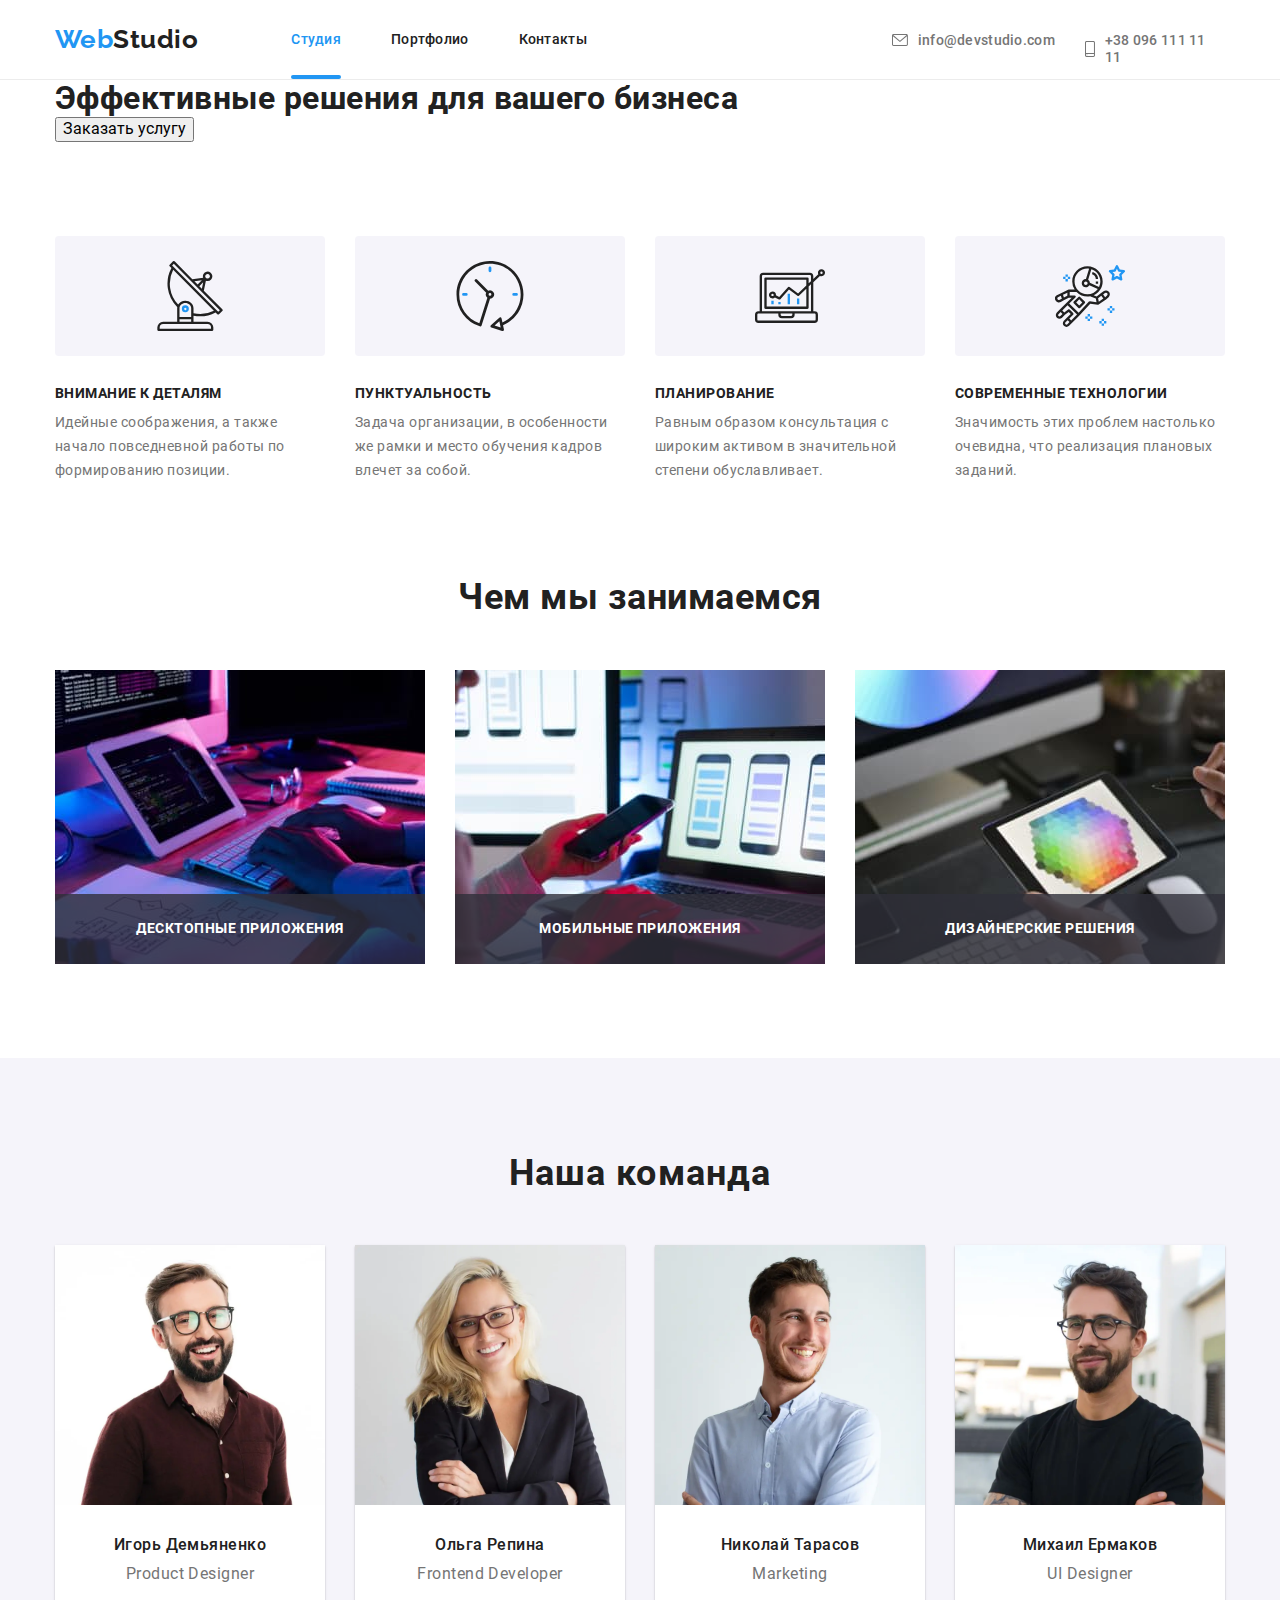
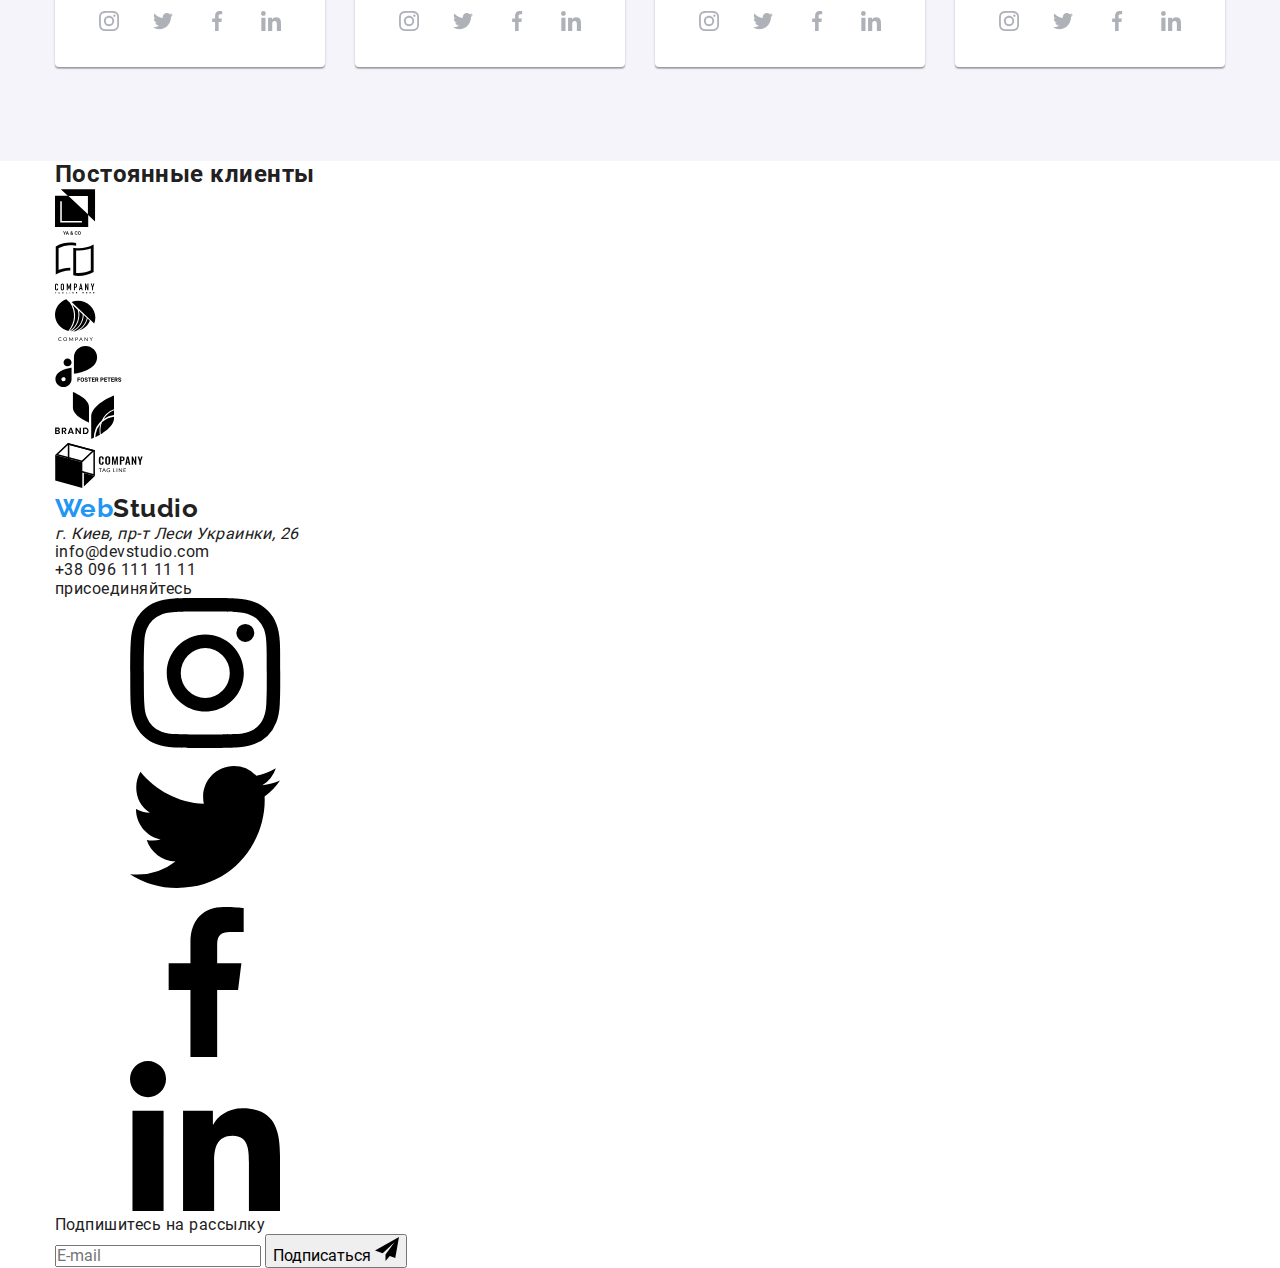
==== index.html @ c2e1ed79 "team section" ====
<!DOCTYPE html>
<html lang="ru">

<head>
    <meta charset="UTF-8">
    <meta name="viewport" content="width=device-width, initial-scale=1.0">
    <title>WebStudio</title>
    <link rel="stylesheet" href="https://cdnjs.cloudflare.com/ajax/libs/modern-normalize/1.0.0/modern-normalize.css">
    <link rel="stylesheet" href="./css/main.min.css" />
    <!-- <link rel="preconnect" href="https://fonts.gstatic.com">
    <link
        href="https://fonts.googleapis.com/css2?family=Raleway:wght@700&family=Roboto:wght@400;500;700;900&display=swap"
        rel="stylesheet"> -->
</head>

<body>
    <header class="header">
        <div class="container header__container">
            <nav class="navigation">
                <!--Ссылка на главную страницу сайта-->
                <a class="logo logo__header" href="./index.html">
                    <span class="logo__accent">Web</span>Studio
                </a>
                <button class="nav__button" type="button" aria-controls="site__nav" aria-expanded="false" data-menu-button>
                    <svg width="40" height="40" aria-label="Переключатель мобильного меню">
                        <use class="menu__mob" href="./images/svg/sprite.svg#icon-menu_mob"></use>
                        <use class="close__mob" href="./images/svg/sprite.svg#icon-close_mob"></use>
                    </svg>
                </button>
                <div class="site__nav" id="site__nav" data-menu>
                    <ul class="site-nav__list">
                        <li class="site-nav__item"><a class="site-nav__link site-nav__link--current"
                                href="./index.html">Студия</a></li>
                        <li class="site-nav__item"><a class="site-nav__link" href="./portfolio.html">Портфолио</a></li>
                        <li class="site-nav__item"><a class="site-nav__link" href="">Контакты</a></li>
                    </ul>
                    <ul class="contacts__mobile">
                        <li class="contacts-mobile__item">
                            <a class="contacts-mobile__link" href="tel:+380961111111">
                                +38 096 111 11 11</a>
                        </li>
                        <li class="contacts-mobile__item">
                            <a class="contacts-mobile__link" href="mailto:info@devstudio.com">
                                info@devstudio.com</a>
                        </li>
                                            </ul>
                    <ul class="contacts">
                        <li class="contacts__item">
                            <a class="contacts__link" href="mailto:info@devstudio.com">
                                <svg class="contacts__icon" width="16" height="12">
                                    <use href="./images/svg/sprite.svg#icon-envelope"></use>
                                </svg>
                                info@devstudio.com</a>
                        </li>
                        <li class="contacts__item">
                            <a class="contacts__link" href="tel:+380961111111">
                                <svg class="contacts__icon" width="10" height="16">
                                    <use href="./images/svg/sprite.svg#icon-smartphone"></use>
                                </svg>
                                +38 096 111 11 11</a>
                        </li>
                    </ul>
                    <ul class="mob-social__list">
                        <li class="mob-social__item">
                            <a class="mob-social__link" href="">Instagram</a>
                        </li>
                        <li class="mob-social__item">
                            <a class="mob-social__link" href="">Twitter</a>
                        </li>
                        <li class="mob-social__item">
                            <a class="mob-social__link" href="">Facebook</a>
                        </li>
                        <li class="mob-social__item">
                            <a class="mob-social__link" href="">LinkedIn</a>
                        </li>
                    </ul>
                </div>
            </nav>
        </div>
    </header>

    <main>
        <!--Hero-->

        <section class="hero">
            <div class="hero__overlay hero__picture">
                <div class="container">
                    <div class="hero__container">
                        <h1 class="hero__title">Эффективные решения для вашего бизнеса</h1>
                    </div>
                    <button class="hero__button" type="button" data-modal-open>Заказать услугу</button>
                </div>
            </div>
        </section>
        
        <!--Benefits-->
        <section class="benefit">
            <div class="container">
                <!--Заголовка "Преимущества" в макете нету-->
                <h2 class="benefit__title--hidden">Преимущества</h2>
                <ul class="benefit__list">
                    <li class="benefit__item antenna">
                        <h3 class="benefit__name">Внимание к деталям</h3>
                        <p class="benefit__essence">Идейные соображения, а также начало повседневной работы по
                            формированию позиции.</p>
                    </li>
                    <li class="benefit__item clock">
                        <h3 class="benefit__name">Пунктуальность</h3>
                        <p class="benefit__essence">Задача организации, в особенности же рамки и место обучения
                            кадров влечет за собой.</p>
                    </li>
                    <li class="benefit__item diagram">
                        <h3 class="benefit__name">Планирование</h3>
                        <p class="benefit__essence">Равным образом консультация с широким активом в значительной
                            степени обуславливает.</p>
                    </li>
                    <li class="benefit__item astronaut">
                        <h3 class="benefit__name">Современные технологии</h3>
                        <p class="benefit__essence">Значимость этих проблем настолько очевидна, что реализация
                            плановых заданий.</p>
                    </li>
                </ul>
            </div>
        </section>

        <!--Activity-->
        
        <section class="activity">
            <div class="container">
                <h2 class="activity__title">Чем мы занимаемся</h2>
                <ul class="activity__list">
                    <li class="activity__item">
                        <div class="activity__overlay">
                            <img
                            srcset="
                            ./images/jpg/activity__1.jpg 1x,
                            ./images/jpg/activity__1@2x.jpg 2x
                            "
                            src="./images/jpg/activity__1.jpg" 
                            alt="ПК" 
                            width="370">
                        </div> 
                        <div class="activity__label">
                            <p>Десктопные приложения</p>
                        </div>
                    </li>
                    <li class="activity__item">
                        <div class="activity__overlay">
                            <img
                            srcset="
                            ./images/jpg/activity__2.jpg 1x,
                            ./images/jpg/activity__2@2x.jpg 2x
                            "
                            src="./images/jpg/activity__2.jpg" alt="Ноутбук" width="370">
                        </div>
                        <div class="activity__label">
                            <p>Мобильные приложения</p>
                        </div>
                    </li>
                    <li class="activity__item">
                        <div class="activity__overlay">
                            <img 
                            srcset="
                            ./images/jpg/activity__3.jpg 1x,
                            ./images/jpg/activity__3@2x.jpg 2x
                            "
                            src="./images/jpg/activity__3.jpg" alt="Планшет" width="370">
                        </div>
                        <div class="activity__label">
                            <p>Дизайнерские решения</p>
                        </div>
                    </li>
                </ul>
            </div>
        </section>

        <!--Team-->

        <section class="team">
            <div class="container">
                <h2 class="team__title">Наша команда</h2>
                <ul class="team__list">
                    <li class="team__item">
                        <picture>
                            <source 
                            srcset="
                            ./images/team/optimisized-webp/team__1__mob.webp 1x,
                            ./images/team/optimisized-webp/team__1__mob@2x.webp 2x,
                            ./images/team/optimisized-webp/team__1__mob@3x.webp 3x,
                            ./images/team/optimisized-jpg/team__1__mob.jpg 1x,
                            ./images/team/optimisized-jpg/team__1__mob@2x.jpg 2x,
                            ./images/team/optimisized-jpg/team__1__mob@3x.jpg 3x
                            "
                            media="(max-width: 767px)"
                            type="image/webp"
                            >
                            <source srcset="
                            ./images/team/optimisized-webp/team__1__tab.webp 1x,
                            ./images/team/optimisized-webp/team__1__tab@2x.webp 2x,
                            ./images/team/optimisized-webp/team__1__tab@3x.webp 3x,
                            ./images/team/optimisized-jpg/team__1__tab.jpg 1x,
                            ./images/team/optimisized-jpg/team__1__tab@2x.jpg 2x,
                            ./images/team/optimisized-jpg/team__1__tab@3x.jpg 3x
                            "
                            media="(max-width: 1199px)" type="image/webp">
                            <source srcset="
                            ./images/team/optimisized-webp/team__1__desk.webp,
                            ./images/team/optimisized-jpg/team__1__desk.jpg,
                            "
                            media="(min-width: 1200px)" type="image/webp">
                            <img 
                            class="team__photo" 
                            src="
                            ./images/team/optimisized-jpg/team__1__tab.jpg"
                            alt="Фото наша команда 1" 
                            >
                        </picture>
                        <h3 class="team__name">Игорь Демьяненко</h3>
                        <p class="team__position" lang="en">Product Designer</p>
                        <ul class="team__social-list">
                            <li class="team__social-item">
                                <a class="team__social-link" href="">
                                    <svg class="team__social-icon">
                                        <use href="./images/svg/sprite.svg#icon-instagram"></use>
                                    </svg>
                                </a>
                            </li>
                            <li class="team__social-item">
                                <a class="team__social-link" href="">
                                    <svg class="team__social-icon">
                                        <use href="./images/svg/sprite.svg#icon-twitter"></use>
                                    </svg>
                                </a>
                            </li>
                            <li class="team__social-item">
                                <a class="team__social-link" href="">
                                    <svg class="team__social-icon">
                                        <use href="./images/svg/sprite.svg#icon-facebook"></use>
                                    </svg>
                                </a>
                            </li>
                            <li class="team__social-item">
                                <a class="team__social-link" href="">
                                    <svg class="team__social-icon">
                                        <use href="./images/svg/sprite.svg#icon-linkedin"></use>
                                    </svg>
                                </a>
                            </li>
                        </ul>
                    </li>
                    <li class="team__item">
                        <picture>
                            <source srcset="
                                                    ./images/team/optimisized-webp/team__2__mob.webp 1x,
                                                    ./images/team/optimisized-webp/team__2__mob@2x.webp 2x,
                                                    ./images/team/optimisized-webp/team__2__mob@3x.webp 3x,
                                                    ./images/team/optimisized-jpg/team__2__mob.jpg 1x,
                                                    ./images/team/optimisized-jpg/team__2__mob@2x.jpg 2x,
                                                    ./images/team/optimisized-jpg/team__2__mob@3x.jpg 3x
                                                    " media="(max-width: 767px)" type="image/webp">
                            <source srcset="
                                                    ./images/team/optimisized-webp/team__2__tab.webp 1x,
                                                    ./images/team/optimisized-webp/team__2__tab@2x.webp 2x,
                                                    ./images/team/optimisized-webp/team__2__tab@3x.webp 3x,
                                                    ./images/team/optimisized-jpg/team__2__tab.jpg 1x,
                                                    ./images/team/optimisized-jpg/team__2__tab@2x.jpg 2x,
                                                    ./images/team/optimisized-jpg/team__2__tab@3x.jpg 3x
                                                    " media="(max-width: 1199px)" type="image/webp">
                            <source srcset="
                                                    ./images/team/optimisized-webp/team__2__desk.webp,
                                                    ./images/team/optimisized-jpg/team__2__desk.jpg,
                                                    " media="(min-width: 1200px)" type="image/webp">
                            <img class="team__photo" src="
                                                    ./images/team/optimisized-jpg/team__2__tab.jpg" alt="Фото наша команда 2">
                        </picture>
                        <h3 class="team__name">Ольга Репина</h3>
                        <p class="team__position" lang="en">Frontend Developer</p>
                        <ul class="team__social-list">
                            <li class="team__social-item">
                                <a class="team__social-link" href="">
                                    <svg class="team__social-icon">
                                        <use href="./images/svg/sprite.svg#icon-instagram"></use>
                                    </svg>
                                </a>
                            </li>
                            <li class="team__social-item">
                                <a class="team__social-link" href="">
                                    <svg class="team__social-icon">
                                        <use href="./images/svg/sprite.svg#icon-twitter"></use>
                                    </svg>
                                </a>
                            </li>
                            <li class="team__social-item">
                                <a class="team__social-link" href="">
                                    <svg class="team__social-icon">
                                        <use href="./images/svg/sprite.svg#icon-facebook"></use>
                                    </svg>
                                </a>
                            </li>
                            <li class="team__social-item">
                                <a class="team__social-link" href="">
                                    <svg class="team__social-icon">
                                        <use href="./images/svg/sprite.svg#icon-linkedin"></use>
                                    </svg>
                                </a>
                            </li>
                        </ul>
                    </li>
                    <li class="team__item">
                        <picture>
                            <source srcset="
                                                    ./images/team/optimisized-webp/team__3__mob.webp 1x,
                                                    ./images/team/optimisized-webp/team__3__mob@2x.webp 2x,
                                                    ./images/team/optimisized-webp/team__3__mob@3x.webp 3x,
                                                    ./images/team/optimisized-jpg/team__3__mob.jpg 1x,
                                                    ./images/team/optimisized-jpg/team__3__mob@2x.jpg 2x,
                                                    ./images/team/optimisized-jpg/team__3__mob@3x.jpg 3x
                                                    " media="(max-width: 767px)" type="image/webp">
                            <source srcset="
                                                    ./images/team/optimisized-webp/team__3__tab.webp 1x,
                                                    ./images/team/optimisized-webp/team__3__tab@2x.webp 2x,
                                                    ./images/team/optimisized-webp/team__3__tab@3x.webp 3x,
                                                    ./images/team/optimisized-jpg/team__3__tab.jpg 1x,
                                                    ./images/team/optimisized-jpg/team__3__tab@2x.jpg 2x,
                                                    ./images/team/optimisized-jpg/team__3__tab@3x.jpg 3x
                                                    " media="(max-width: 1199px)" type="image/webp">
                            <source srcset="
                                                    ./images/team/optimisized-webp/team__3__desk.webp,
                                                    ./images/team/optimisized-jpg/team__3__desk.jpg,
                                                    " media="(min-width: 1200px)" type="image/webp">
                            <img class="team__photo" src="
                                                    ./images/team/optimisized-jpg/team__3__tab.jpg" alt="Фото наша команда 3">
                        </picture>
                        <h3 class="team__name">Николай Тарасов</h3>
                        <p class="team__position" lang="en">Marketing</p>
                        <ul class="team__social-list">
                            <li class="team__social-item">
                                <a class="team__social-link" href="">
                                    <svg class="team__social-icon">
                                        <use href="./images/svg/sprite.svg#icon-instagram"></use>
                                    </svg>
                                </a>
                            </li>
                            <li class="team__social-item">
                                <a class="team__social-link" href="">
                                    <svg class="team__social-icon">
                                        <use href="./images/svg/sprite.svg#icon-twitter"></use>
                                    </svg>
                                </a>
                            </li>
                            <li class="team__social-item">
                                <a class="team__social-link" href="">
                                    <svg class="team__social-icon">
                                        <use href="./images/svg/sprite.svg#icon-facebook"></use>
                                    </svg>
                                </a>
                            </li>
                            <li class="team__social-item">
                                <a class="team__social-link" href="">
                                    <svg class="team__social-icon">
                                        <use href="./images/svg/sprite.svg#icon-linkedin"></use>
                                    </svg>
                                </a>
                            </li>
                        </ul>
                    </li>
                    <li class="team__item">
                        <picture>
                            <source srcset="
                                                    ./images/team/optimisized-webp/team__4__mob.webp 1x,
                                                    ./images/team/optimisized-webp/team__4__mob@2x.webp 2x,
                                                    ./images/team/optimisized-webp/team__4__mob@3x.webp 3x,
                                                    ./images/team/optimisized-jpg/team__4__mob.jpg 1x,
                                                    ./images/team/optimisized-jpg/team__4__mob@2x.jpg 2x,
                                                    ./images/team/optimisized-jpg/team__4__mob@3x.jpg 3x
                                                    " media="(max-width: 767px)" type="image/webp">
                            <source srcset="
                                                    ./images/team/optimisized-webp/team__4__tab.webp 1x,
                                                    ./images/team/optimisized-webp/team__4__tab@2x.webp 2x,
                                                    ./images/team/optimisized-webp/team__4__tab@3x.webp 3x,
                                                    ./images/team/optimisized-jpg/team__4__tab.jpg 1x,
                                                    ./images/team/optimisized-jpg/team__4__tab@2x.jpg 2x,
                                                    ./images/team/optimisized-jpg/team__4__tab@3x.jpg 3x
                                                    " media="(max-width: 1199px)" type="image/webp">
                            <source srcset="
                                                    ./images/team/optimisized-webp/team__4__desk.webp,
                                                    ./images/team/optimisized-jpg/team__4__desk.jpg,
                                                    " media="(min-width: 1200px)" type="image/webp">
                            <img class="team__photo" src="
                                                    ./images/team/optimisized-jpg/team__4__tab.jpg" alt="Фото наша команда 4">
                        </picture>
                        <h3 class="team__name">Михаил Ермаков</h3>
                        <p class="team__position" lang="en">UI Designer</p>
                        <ul class="team__social-list">
                            <li class="team__social-item">
                                <a class="team__social-link" href="">
                                    <svg class="team__social-icon">
                                        <use href="./images/svg/sprite.svg#icon-instagram"></use>
                                    </svg>
                                </a>
                            </li>
                            <li class="team__social-item">
                                <a class="team__social-link" href="">
                                    <svg class="team__social-icon">
                                        <use href="./images/svg/sprite.svg#icon-twitter"></use>
                                    </svg>
                                </a>
                            </li>
                            <li class="team__social-item">
                                <a class="team__social-link" href="">
                                    <svg class="team__social-icon">
                                        <use href="./images/svg/sprite.svg#icon-facebook"></use>
                                    </svg>
                                </a>
                            </li>
                            <li class="team__social-item">
                                <a class="team__social-link" href="">
                                    <svg class="team__social-icon">
                                        <use href="./images/svg/sprite.svg#icon-linkedin"></use>
                                    </svg>
                                </a>
                            </li>
                        </ul>
                    </li>
                </ul>
            </div>
        </section>
        
        <!--Clients-->
        <section class="clients">
            <div class="container">
                <h2 class="clients__title">Постоянные клиенты</h2>
                <ul class="clients__list">
                    <li>
                        <a class="clients__link" href="">
                            <svg class="clients__icon" width="44.27" height="49.23">
                                <use href="./images/svg/sprite.svg#icon-logo-1"></use>
                            </svg>
                        </a>
                    </li>
                    <li>
                        <a class="clients__link" href="">
                            <svg class="clients__icon" width="40" height="52">
                                <use href="./images/svg/sprite.svg#icon-logo-2"></use>
                            </svg>
                        </a>
                    </li>
                    <li>
                        <a class="clients__link" href="">
                            <svg class="clients__icon" width="41" height="42.6">
                                <use href="./images/svg/sprite.svg#icon-logo-3"></use>
                            </svg>
                        </a>
                    </li>
                    <li>
                        <a class="clients__link" href="">
                            <svg class="clients__icon" width="79.66" height="42.02">
                                <use href="./images/svg/sprite.svg#icon-logo-4"></use>
                            </svg>
                        </a>
                    </li>
                    <li>
                        <a class="clients__link" href="">
                            <svg class="clients__icon" width="59" height="47">
                                <use href="./images/svg/sprite.svg#icon-logo-5"></use>
                            </svg>
                        </a>
                    </li>
                    <li>
                        <a class="clients__link" href="">
                            <svg class="clients__icon" width="88.48" height="45.44">
                                <use href="./images/svg/sprite.svg#icon-logo-6"></use>
                            </svg>
                        </a>
                    </li>
                </ul>
            </div>
        </section>

    </main>

    <footer class="footer">
        <div class="container footer__container">
            <div class="footer__contacts">
                <nav>
                    <!--Ссылка на главную страницу сайта-->
                    <a class="logo logo__footer" href="">
                        <span class="logo__accent">Web</span>Studio
                    </a>
                </nav>
                <ul class="footer__list">
                    <li class="footer__item">
                        <address class="address">г. Киев, пр-т Леси Украинки, 26</address>
                    </li>
                    <li class="footer__item"><a class="addressbox" href="mailto:info@devstudio.com">info@devstudio.com</a></li>
                    <li class="footer__item"><a class="addressbox" href="tel:+380961111111">+38 096 111 11 11</a></li>
                </ul>
            </div>
            <div class="join">
                <p class="join__title">присоединяйтесь</p>
                <ul class="join__list">
                    <li class="join__item">
                        <a class="join__link" href="">
                            <svg class="join__icon">
                                <use href="./images/svg/sprite.svg#icon-instagram"></use>
                            </svg>
                        </a>
                    </li>
                    <li class="join__item">
                        <a class="join__link" href="">
                            <svg class="join__icon">
                                <use href="./images/svg/sprite.svg#icon-twitter"></use>
                            </svg>
                        </a>
                    </li>
                    <li class="join__item">
                        <a class="join__link" href="">
                            <svg class="join__icon">
                                <use href="./images/svg/sprite.svg#icon-facebook"></use>
                            </svg>
                        </a>
                    </li>
                    <li class="join__item">
                        <a class="join__link" href="">
                            <svg class="join__icon">
                                <use href="./images/svg/sprite.svg#icon-linkedin"></use>
                            </svg>
                        </a>
                    </li>
                </ul>
            </div>
            <div class="subscribe">
                <form>
                    <label class="subscribe__label">Подпишитесь на рассылку</label>
                    <div class="subscribe__button-form">
                        <input class="subscribe__input" type="email" name="subscribe-email" placeholder="E-mail">
                        <button class="subscribe__button" type="submit">Подписаться
                            <svg class="subscribe__icon" width="24" height="24">
                                <use href="./images/svg/sprite.svg#icon-sending"></use>
                            </svg>
                        </button>
                    </div>
                </form>
            </div>
        </div>
    </footer>

<!-- Модальное окно -->
<div class="backdrop is-hidden" data-modal>
    <div class="modal">
        <button class="modal__close-button" data-modal-close>
            <svg height="11" width="11">
                <use href="./images/svg/sprite.svg#icon-vector"></use>
            </svg>
        </button>
        <div class="form">
            <h2 class="form__title">Оставьте свои данные, мы вам перезвоним</h2>
            <form class="form__modal">
                <label for="user-name" class="input__container">
                    <span class="input__label">Имя</span>
                    <input class="input__field" type="text" name="user-name">
                    <svg class="input__icon" width="12" height="12">
                        <use href="./images/svg/sprite.svg#icon-person"></use>
                    </svg>
                </label>
                <label for="phone-number" class="input__container">
                    <span class="input__label">Телефон</span>
                    <input class="input__field" type="tel" name="phone-number">
                    <svg class="input__icon" width="13" height="13">
                        <use href="./images/svg/sprite.svg#icon-phone"></use>
                    </svg>
                </label>
                <label for="email" class="input__container">
                    <span class="input__label">Почта</span>
                    <input class="input__field" type="email" name="email">
                    <svg class="input__icon" width="15" height="12">
                        <use href="./images/svg/sprite.svg#icon-modal-envelope"></use>
                    </svg>
                </label>
                <label for="comment" class="comment__container">
                    <span class="input__label">Комментарий</span>
                    <textarea class="input__field input__comment" name="comment" placeholder="Введите текст"></textarea>
                </label>
            </form>
            <div class="agreement">
                <input class="agreement__checkbox" type="checkbox" name="privacy-policy" value="agree" id="check">
                <label class="agreement__label" for="check">Соглашаюсь с рассылкой и принимаю
                    <a href="" class="agreement__link">Условия договора</a>
                </label>
            </div>
            <div class="button__container">
                <button class="agreement__button" type="submit">Отправить</button>
            </div>
            
        </div>
    </div>
</div>
<script src="./js/modal.js"></script>
<script src="./js/menu.js"></script>
</body>

</html>
---- css/main.min.css ----
/*! normalize.css v8.0.1 | MIT License | github.com/necolas/normalize.css */html{line-height:1.15;-webkit-text-size-adjust:100%}body{margin:0}main{display:block}h1{font-size:2em;margin:0.67em 0}hr{-webkit-box-sizing:content-box;box-sizing:content-box;height:0;overflow:visible}pre{font-family:monospace, monospace;font-size:1em}a{background-color:transparent}abbr[title]{border-bottom:none;text-decoration:underline;-webkit-text-decoration:underline dotted;text-decoration:underline dotted}b,strong{font-weight:bolder}code,kbd,samp{font-family:monospace, monospace;font-size:1em}small{font-size:80%}sub,sup{font-size:75%;line-height:0;position:relative;vertical-align:baseline}sub{bottom:-0.25em}sup{top:-0.5em}img{border-style:none}button,input,optgroup,select,textarea{font-family:inherit;font-size:100%;line-height:1.15;margin:0}button,input{overflow:visible}button,select{text-transform:none}[type='button'],[type='reset'],[type='submit'],button{-webkit-appearance:button}[type='button']::-moz-focus-inner,[type='reset']::-moz-focus-inner,[type='submit']::-moz-focus-inner,button::-moz-focus-inner{border-style:none;padding:0}[type='button']:-moz-focusring,[type='reset']:-moz-focusring,[type='submit']:-moz-focusring,button:-moz-focusring{outline:1px dotted ButtonText}fieldset{padding:0.35em 0.75em 0.625em}legend{-webkit-box-sizing:border-box;box-sizing:border-box;color:inherit;display:table;max-width:100%;padding:0;white-space:normal}progress{vertical-align:baseline}textarea{overflow:auto}[type='checkbox'],[type='radio']{-webkit-box-sizing:border-box;box-sizing:border-box;padding:0}[type='number']::-webkit-inner-spin-button,[type='number']::-webkit-outer-spin-button{height:auto}[type='search']{-webkit-appearance:textfield;outline-offset:-2px}[type='search']::-webkit-search-decoration{-webkit-appearance:none}::-webkit-file-upload-button{-webkit-appearance:button;font:inherit}details{display:block}summary{display:list-item}template{display:none}[hidden]{display:none}@font-face{font-family:'Roboto';font-style:normal;font-weight:400;src:url("../fonts/roboto-v20-latin_cyrillic-regular.eot");src:local(""),url("../fonts/roboto-v20-latin_cyrillic-regular.eot?#iefix") format("embedded-opentype"),url("../fonts/roboto-v20-latin_cyrillic-regular.woff2") format("woff2"),url("../fonts/roboto-v20-latin_cyrillic-regular.woff") format("woff"),url("../fonts/roboto-v20-latin_cyrillic-regular.ttf") format("truetype"),url("../fonts/roboto-v20-latin_cyrillic-regular.svg#Roboto") format("svg")}@font-face{font-family:'Roboto';font-style:normal;font-weight:500;src:url("../fonts/roboto-v20-latin_cyrillic-500.eot");src:local(""),url("../fonts/roboto-v20-latin_cyrillic-500.eot?#iefix") format("embedded-opentype"),url("../fonts/roboto-v20-latin_cyrillic-500.woff2") format("woff2"),url("../fonts/roboto-v20-latin_cyrillic-500.woff") format("woff"),url("../fonts/roboto-v20-latin_cyrillic-500.ttf") format("truetype"),url("../fonts/roboto-v20-latin_cyrillic-500.svg#Roboto") format("svg")}@font-face{font-family:'Roboto';font-style:normal;font-weight:700;src:url("../fonts/roboto-v20-latin_cyrillic-700.eot");src:local(""),url("../fonts/roboto-v20-latin_cyrillic-700.eot?#iefix") format("embedded-opentype"),url("../fonts/roboto-v20-latin_cyrillic-700.woff2") format("woff2"),url("../fonts/roboto-v20-latin_cyrillic-700.woff") format("woff"),url("../fonts/roboto-v20-latin_cyrillic-700.ttf") format("truetype"),url("../fonts/roboto-v20-latin_cyrillic-700.svg#Roboto") format("svg")}@font-face{font-family:'Roboto';font-style:normal;font-weight:900;src:url("../fonts/roboto-v20-latin_cyrillic-900.eot");src:local(""),url("../fonts/roboto-v20-latin_cyrillic-900.eot?#iefix") format("embedded-opentype"),url("../fonts/roboto-v20-latin_cyrillic-900.woff2") format("woff2"),url("../fonts/roboto-v20-latin_cyrillic-900.woff") format("woff"),url("../fonts/roboto-v20-latin_cyrillic-900.ttf") format("truetype"),url("../fonts/roboto-v20-latin_cyrillic-900.svg#Roboto") format("svg")}@font-face{font-family:'Raleway';font-style:normal;font-weight:700;src:url("../fonts/raleway-v18-latin-700.eot");src:local(""),url("../fonts/raleway-v18-latin-700.eot?#iefix") format("embedded-opentype"),url("../fonts/raleway-v18-latin-700.woff2") format("woff2"),url("../fonts/raleway-v18-latin-700.woff") format("woff"),url("../fonts/raleway-v18-latin-700.ttf") format("truetype"),url("../fonts/raleway-v18-latin-700.svg#Raleway") format("svg")}body{color:#212121;background-color:#fff;font-family:Roboto, sans-serif;font-style:normal;letter-spacing:0.03em}ul{list-style:none;margin:0;padding:0}a{color:#212121;text-decoration:none}h1,h2,h3,p{margin-top:0;margin-bottom:0}img{display:block;max-width:100%;height:auto}textarea{resize:none;padding:0}input{margin:0;padding:0}:active,:hover,:focus{outline-color:#2196f3;outline-offset:0}body.modal-open{overflow:hidden}.agreement__button{color:#fff;background-color:#2196f3;font-weight:700;font-size:16px;line-height:1.9;letter-spacing:0.06em;-webkit-box-shadow:0px 4px 4px rgba(0,0,0,0.15);box-shadow:0px 4px 4px rgba(0,0,0,0.15);border-style:none;border-radius:4px;outline-color:#fff;cursor:pointer}.container{padding-left:15px;padding-right:15px;margin-left:auto;margin-right:auto}@media screen and (min-width: 480px){.container{width:480px}}@media screen and (min-width: 768px){.container{width:768px}}@media screen and (min-width: 1200px){.container{width:1200px}}.logo{font-family:Raleway, sans-serif;font-weight:700;font-size:24px;line-height:1.2}@media screen and (min-width: 1200px){.logo{font-size:26px}}.logo__accent{color:#2196f3}.header{position:relative;background-color:#fff;border-bottom:1px solid #ececec}.navigation{display:-webkit-box;display:-ms-flexbox;display:flex;-webkit-box-align:center;-ms-flex-align:center;align-items:center}@media screen and (max-width: 767px){.navigation{-webkit-box-pack:justify;-ms-flex-pack:justify;justify-content:space-between;min-height:60px}}.nav__button{position:absolute;top:10px;right:15px;z-index:1;display:-webkit-inline-box;display:-ms-inline-flexbox;display:inline-flex;margin:0;padding:0;border:none;background-color:transparent;-webkit-transition-property:fill;transition-property:fill;-webkit-transition-duration:250ms;transition-duration:250ms;-webkit-transition-timing-function:cubic-bezier(0.4, 0, 0.2, 1);transition-timing-function:cubic-bezier(0.4, 0, 0.2, 1)}.nav__button .close__mob{display:none}.nav__button.is-open .close__mob{display:block}.nav__button.is-open .menu__mob{display:none}.nav__button:hover,.nav__button:focus{fill:#2196f3;outline:none}@media screen and (min-width: 768px){.nav__button{display:none}}.site__nav{display:-webkit-box;display:-ms-flexbox;display:flex}@media screen and (max-width: 767px){.site__nav{display:none;position:absolute;top:0;left:0;width:100%;height:auto;background-color:#fff;padding:48px 40px;-webkit-box-shadow:0px 4px 4px rgba(0,0,0,0.15);box-shadow:0px 4px 4px rgba(0,0,0,0.15)}.site__nav.is-open{display:block}}@media screen and (max-width: 767px){.site-nav__list{margin-bottom:calc(151px + (302 - 151) * ((100vw - 300px) / (480 - 300)))}}@media screen and (min-width: 768px){.site-nav__list{display:-webkit-box;display:-ms-flexbox;display:flex;margin-left:88px;margin-right:84px}}@media screen and (min-width: 1200px){.site-nav__list{margin-left:93px;margin-right:305px}}.site-nav__item{position:relative}@media screen and (max-width: 767px){.site-nav__item:not(:last-child){margin-bottom:calc(16px + (32 - 16) * ((100vw - 300px) / (480 - 300)))}}@media screen and (min-width: 768px){.site-nav__item:not(:last-child){margin-right:50px}}.site-nav__link{display:block;padding-bottom:32px;padding-top:32px;font-weight:500;font-size:14px;line-height:1.1;letter-spacing:0.02em;-webkit-transition-property:color;transition-property:color;-webkit-transition-duration:250ms;transition-duration:250ms;-webkit-transition-timing-function:cubic-bezier(0.4, 0, 0.2, 1);transition-timing-function:cubic-bezier(0.4, 0, 0.2, 1)}@media screen and (max-width: 767px){.site-nav__link{padding-top:16px;padding-bottom:16px;font-size:calc(20px + (40 - 20) * ((100vw - 300px) / (480 - 300)))}}.site-nav__link:hover,.site-nav__link:focus{color:#2196f3;outline:none}.site-nav__link--current{color:#2196f3}@media screen and (min-width: 768px){.site-nav__link--current::after{position:absolute;content:'';display:block;width:100%;height:4px;border-radius:2px;background-color:#2196f3;margin-top:28px}}@media screen and (min-width: 768px){.contacts__mobile{display:none}}.contacts-mobile__item:not(:last-child){margin-bottom:calc(16px + (32 - 16) * ((100vw - 300px) / (480 - 300)))}.contacts-mobile__item:last-child{margin-bottom:64px}.contacts-mobile__link{font-weight:500;font-size:calc(12px + (24 - 12) * ((100vw - 300px) / (480 - 300)));line-height:1.2;letter-spacing:0.02em;color:#757575;-webkit-transition-property:color font-size;transition-property:color font-size;-webkit-transition-duration:250ms;transition-duration:250ms;-webkit-transition-timing-function:cubic-bezier(0.4, 0, 0.2, 1);transition-timing-function:cubic-bezier(0.4, 0, 0.2, 1)}.contacts-mobile__link:hover,.contacts-mobile__link:focus{color:#2196f3;font-size:calc(17px + (34 - 17) * ((100vw - 300px) / (480 - 300)));outline:none}@media screen and (max-width: 767px){.contacts{display:none}}@media screen and (min-width: 768px){.contacts{margin-top:21px}}@media screen and (min-width: 1200px){.contacts{display:-webkit-box;display:-ms-flexbox;display:flex;margin-top:32px}}.contacts__item:not(:last-child){margin-right:30px}@media screen and (max-width: 1199px){.contacts__item:not(:last-child){margin-bottom:10px}}.contacts__icon{margin-right:10px;fill:currentColor}.contacts__link{display:-webkit-box;display:-ms-flexbox;display:flex;-webkit-box-align:center;-ms-flex-align:center;align-items:center;font-weight:500;font-size:12px;line-height:1.2;letter-spacing:0.02em;color:#757575;-webkit-transition-property:color;transition-property:color;-webkit-transition-duration:250ms;transition-duration:250ms;-webkit-transition-timing-function:cubic-bezier(0.4, 0, 0.2, 1);transition-timing-function:cubic-bezier(0.4, 0, 0.2, 1)}@media screen and (min-width: 1200px){.contacts__link{font-size:14px}}.contacts__link:hover,.contacts__link:focus{color:#2196f3;outline:none}.mob-social__list{display:-webkit-box;display:-ms-flexbox;display:flex}@media screen and (min-width: 768px){.mob-social__list{display:none}}.mob-social__item:not(:last-child){padding-right:10px;margin-right:10px;border-right:1px solid rgba(33,33,33,0.2)}.mob-social__link{font-weight:500;font-size:calc(9px + (18 - 9) * ((100vw - 300px) / (480 - 300)));line-height:1.2;letter-spacing:0.02em;color:#757575;-webkit-transition-property:color;transition-property:color;-webkit-transition-duration:250ms;transition-duration:250ms;-webkit-transition-timing-function:cubic-bezier(0.4, 0, 0.2, 1);transition-timing-function:cubic-bezier(0.4, 0, 0.2, 1)}.mob-social__link:hover,.mob-social__link:focus{color:#2196f3;outline:none}.benefit{padding-top:60px;padding-bottom:60px;background-color:#fff}@media screen and (min-width: 1200px){.benefit{padding-top:94px;padding-bottom:94px}}.benefit__title--hidden{position:absolute;clip:rect(0 0 0 0);width:1px;height:1px;margin:-1px}@media screen and (min-width: 768px){.benefit__list{display:-webkit-box;display:-ms-flexbox;display:flex;-ms-flex-wrap:wrap;flex-wrap:wrap}}@media screen and (max-width: 767px){.benefit__item:not(:last-child){margin-bottom:30px}}@media screen and (min-width: 768px) and (max-width: 1199px){.benefit__item{-ms-flex-preferred-size:calc((100% - 30px) / 2);flex-basis:calc((100% - 30px) / 2)}.benefit__item:nth-child(2n+1){margin-right:30px}.benefit__item:nth-child(-n+2){margin-bottom:30px}}@media screen and (min-width: 1200px){.benefit__item{-ms-flex-preferred-size:calc((100% - 90px) / 4);flex-basis:calc((100% - 90px) / 4)}.benefit__item:not(:last-child){margin-right:30px}}.benefit__item::before{display:block;content:'';height:120px;background-color:#f5f4fa;background-position:50% 50%;background-repeat:no-repeat;border-radius:4px;margin-bottom:30px}.antenna::before{background-image:url(../images/svg/antenna.svg);background-size:70px}.clock::before{background-image:url(../images/svg/clock.svg);background-size:70px}.diagram::before{background-image:url(../images/svg/diagram.svg);background-size:70px}.astronaut::before{background-image:url(../images/svg/astronaut.svg);background-size:70px}.benefit__name{font-weight:700;font-size:14px;line-height:1.1;text-transform:uppercase;margin-bottom:10px}@media screen and (max-width: 767px){.benefit__name{text-align:center}}.benefit__essence{color:#757575;font-size:14px;line-height:1.7}.activity{padding-bottom:94px}@media not screen and (min-width: 1200px){.activity{display:none}}.activity__title{font-weight:700;font-size:36px;line-height:1.2;text-align:center;margin-top:0;margin-bottom:50px}.activity__list{display:-webkit-box;display:-ms-flexbox;display:flex}.activity__item{position:relative;width:calc((100%-60px) / 3);margin-right:30px}.activity__item:nth-child(3n){margin-right:0}.activity__label{position:absolute;bottom:27px;left:0;width:100%;font-weight:700;font-size:14px;line-height:1.1;text-align:center;text-transform:uppercase;color:#fff}.activity__overlay::before{position:absolute;content:'';bottom:0;left:0;width:100%;height:70px;background-color:rgba(47,48,58,0.8)}.team{padding-top:60px;padding-bottom:60px;background-color:#f5f4fa}@media screen and (min-width: 1200px){.team{padding-top:94px;padding-bottom:94px}}.team__title{font-weight:700;font-size:28px;line-height:1.2;text-align:center;letter-spacing:0.03em;color:#212121;margin-bottom:30px}@media screen and (min-width: 1200px){.team__title{font-size:36px;margin-bottom:50px}}@media screen and (min-width: 768px){.team__list{display:-webkit-box;display:-ms-flexbox;display:flex;-ms-flex-wrap:wrap;flex-wrap:wrap}}.team__item{-webkit-box-shadow:0px 1px 3px rgba(0,0,0,0.12),0px 1px 1px rgba(0,0,0,0.14),0px 2px 1px rgba(0,0,0,0.2);box-shadow:0px 1px 3px rgba(0,0,0,0.12),0px 1px 1px rgba(0,0,0,0.14),0px 2px 1px rgba(0,0,0,0.2);border-radius:0px 0px 4px 4px;background-color:#fff}@media screen and (max-width: 767px){.team__item:not(:last-child){margin-bottom:30px}}@media screen and (min-width: 768px) and (max-width: 1199px){.team__item{-ms-flex-preferred-size:calc((100% - 30px) / 2);flex-basis:calc((100% - 30px) / 2)}.team__item:nth-child(2n+1){margin-right:30px}.team__item:nth-child(-n+2){margin-bottom:30px}}@media screen and (min-width: 1200px){.team__item{-ms-flex-preferred-size:calc((100% - 90px) / 4);flex-basis:calc((100% - 90px) / 4)}.team__item:not(:last-child){margin-right:30px}}.team__photo{width:450px;margin-bottom:30px}@media screen and (min-width: 768px){.team__photo{width:354px}}@media screen and (min-width: 1200px){.team__photo{width:270px}}.team__name{font-weight:500;font-size:16px;line-height:1.2;margin-bottom:10px;text-align:center}.team__position{color:#757575;font-size:16px;line-height:1.2;text-align:center;margin-bottom:16px}.team__social-list{display:-webkit-box;display:-ms-flexbox;display:flex;padding-bottom:24px;-webkit-box-align:center;-ms-flex-align:center;align-items:center;-webkit-box-pack:center;-ms-flex-pack:center;justify-content:center}.team__social-item:not(:last-child){margin-right:10px}.team__social-link{display:-webkit-inline-box;display:-ms-inline-flexbox;display:inline-flex;-webkit-box-align:center;-ms-flex-align:center;align-items:center;-webkit-box-pack:center;-ms-flex-pack:center;justify-content:center;width:44px;height:44px;border:none;border-radius:50%;fill:#afb1b8;-webkit-transition-property:color background-color;transition-property:color background-color;-webkit-transition-duration:250ms;transition-duration:250ms;-webkit-transition-timing-function:cubic-bezier(0.4, 0, 0.2, 1);transition-timing-function:cubic-bezier(0.4, 0, 0.2, 1)}.team__social-link:not(:last-child){margin-right:10px}.team__social-icon{width:20px;height:20px}.team__social-link:hover,.team__social-link:focus{background-color:#2196f3;fill:#fff;outline:none}.backdrop{z-index:2;position:fixed;top:0;left:0;width:100%;height:100%;padding-top:94px;padding-left:15px;padding-right:15px;overflow-y:scroll;background-color:rgba(0,0,0,0.2);opacity:1;-webkit-transition-property:opacity;transition-property:opacity;-webkit-transition-duration:250ms;transition-duration:250ms;-webkit-transition-timing-function:cubic-bezier(0.4, 0, 0.2, 1);transition-timing-function:cubic-bezier(0.4, 0, 0.2, 1)}.backdrop.is-hidden{opacity:0;pointer-events:none}.backdrop.is-hidden .modal{-webkit-transform:scale(0);transform:scale(0)}.modal{max-width:450px;width:100%;background-color:#fff;-webkit-box-shadow:0px 1px 3px rgba(0,0,0,0.12),0px 1px 1px rgba(0,0,0,0.14),0px 2px 1px rgba(0,0,0,0.2);box-shadow:0px 1px 3px rgba(0,0,0,0.12),0px 1px 1px rgba(0,0,0,0.14),0px 2px 1px rgba(0,0,0,0.2);border-radius:4px;opacity:1;-webkit-transition-property:opacity;transition-property:opacity;-webkit-transition-duration:250ms;transition-duration:250ms;-webkit-transition-timing-function:cubic-bezier(0.4, 0, 0.2, 1);transition-timing-function:cubic-bezier(0.4, 0, 0.2, 1)}@media screen and (min-width: 480px){.modal{position:absolute;right:0;left:0;margin:auto;max-width:450px;width:100%}}@media screen and (min-width: 1200px){.modal{max-width:528px;width:100%}}.modal__close-button{position:absolute;top:101px;right:23px;width:30px;height:30px;border-radius:50%;border:1px solid rgba(0,0,0,0.1);background:#fff;cursor:pointer}.modal__close-button:hover,.modal__close-button:focus{fill:#2196f3;outline:none}@media screen and (min-width: 480px){.modal__close-button{top:8px;right:8px}}.form{padding:40px}.form__title{font-weight:700;font-size:20px;line-height:1.1;text-align:center;margin-bottom:12px}.form__modal{margin-bottom:20px}.input__container{position:relative;display:-webkit-box;display:-ms-flexbox;display:flex;-webkit-box-orient:vertical;-webkit-box-direction:normal;-ms-flex-direction:column;flex-direction:column;margin-bottom:10px}.input__label{margin-bottom:4px;font-size:12px;line-height:1.2;color:#757575}.input__field{width:100%;border:1px solid rgba(33,33,33,0.2);border-radius:4px;padding-top:12px;padding-left:42px;padding-bottom:12px;-webkit-transition-property:border;transition-property:border;-webkit-transition-duration:250ms;transition-duration:250ms;-webkit-transition-timing-function:cubic-bezier(0.4, 0, 0.2, 1);transition-timing-function:cubic-bezier(0.4, 0, 0.2, 1)}.input__field:focus{border:1px solid #2196f3;outline:none}.input__icon{position:absolute;top:34px;left:15px;fill:currentColor;-webkit-transition-property:fill;transition-property:fill;-webkit-transition-duration:250ms;transition-duration:250ms;-webkit-transition-timing-function:cubic-bezier(0.4, 0, 0.2, 1);transition-timing-function:cubic-bezier(0.4, 0, 0.2, 1)}.input__field:focus+.input__icon{fill:#2196f3;outline:none}.input__comment{padding:12px 16px;height:120px}.input__comment::-webkit-input-placeholder{font-size:14px;line-height:1.2;letter-spacing:0.01em;color:rgba(117,117,117,0.5)}.input__comment:-ms-input-placeholder{font-size:14px;line-height:1.2;letter-spacing:0.01em;color:rgba(117,117,117,0.5)}.input__comment::-ms-input-placeholder{font-size:14px;line-height:1.2;letter-spacing:0.01em;color:rgba(117,117,117,0.5)}.input__comment::placeholder{font-size:14px;line-height:1.2;letter-spacing:0.01em;color:rgba(117,117,117,0.5)}@media screen and (min-width: 1200px){.input__comment::-webkit-input-placeholder{font-size:12px}.input__comment:-ms-input-placeholder{font-size:12px}.input__comment::-ms-input-placeholder{font-size:12px}.input__comment::placeholder{font-size:12px}}.agreement{position:relative}.agreement__checkbox{-webkit-appearance:none;-moz-appearance:none;appearance:none;position:absolute}.agreement__label{display:block;font-size:12px;line-height:1.7;color:#757575;margin-left:24px;letter-spacing:0.03em}.agreement__label::before{position:absolute;top:50%;left:0;-webkit-transform:translateY(-50%);transform:translateY(-50%);content:'';display:block;width:16px;height:15px;background-image:url(../images/svg/checkbox.svg);-webkit-transition-property:background-color;transition-property:background-color;-webkit-transition-duration:250ms;transition-duration:250ms;-webkit-transition-timing-function:cubic-bezier(0.4, 0, 0.2, 1);transition-timing-function:cubic-bezier(0.4, 0, 0.2, 1)}.agreement__label:hover::before{background-image:url(../images/svg/checkbox-focus.svg)}.agreement__checkbox:focus+.agreement__label::before{background-image:url(../images/svg/checkbox-focus.svg)}.agreement__checkbox:checked+.agreement__label::before{width:16px;height:16px;border-color:transparent;background-color:#2196f3;background-image:url(../images/svg/check-agreement.svg);background-size:contain;background-origin:border-box;-webkit-transition-property:fill;transition-property:fill;-webkit-transition-duration:250ms;transition-duration:250ms;-webkit-transition-timing-function:cubic-bezier(0.4, 0, 0.2, 1);transition-timing-function:cubic-bezier(0.4, 0, 0.2, 1)}@media screen and (min-width: 1200px){.agreement__label{font-size:14px;margin-left:37px}.agreement__label::before{top:50%;left:12px;-webkit-transform:translateY(-50%);transform:translateY(-50%)}}.agreement__link{-webkit-text-decoration-line:underline;text-decoration-line:underline;color:#2196f3}.agreement__button{padding-top:10px;padding-left:55px;padding-bottom:10px;padding-right:56px;margin-top:30px}.button__container{text-align:center}
/*# sourceMappingURL=main.min.css.map */
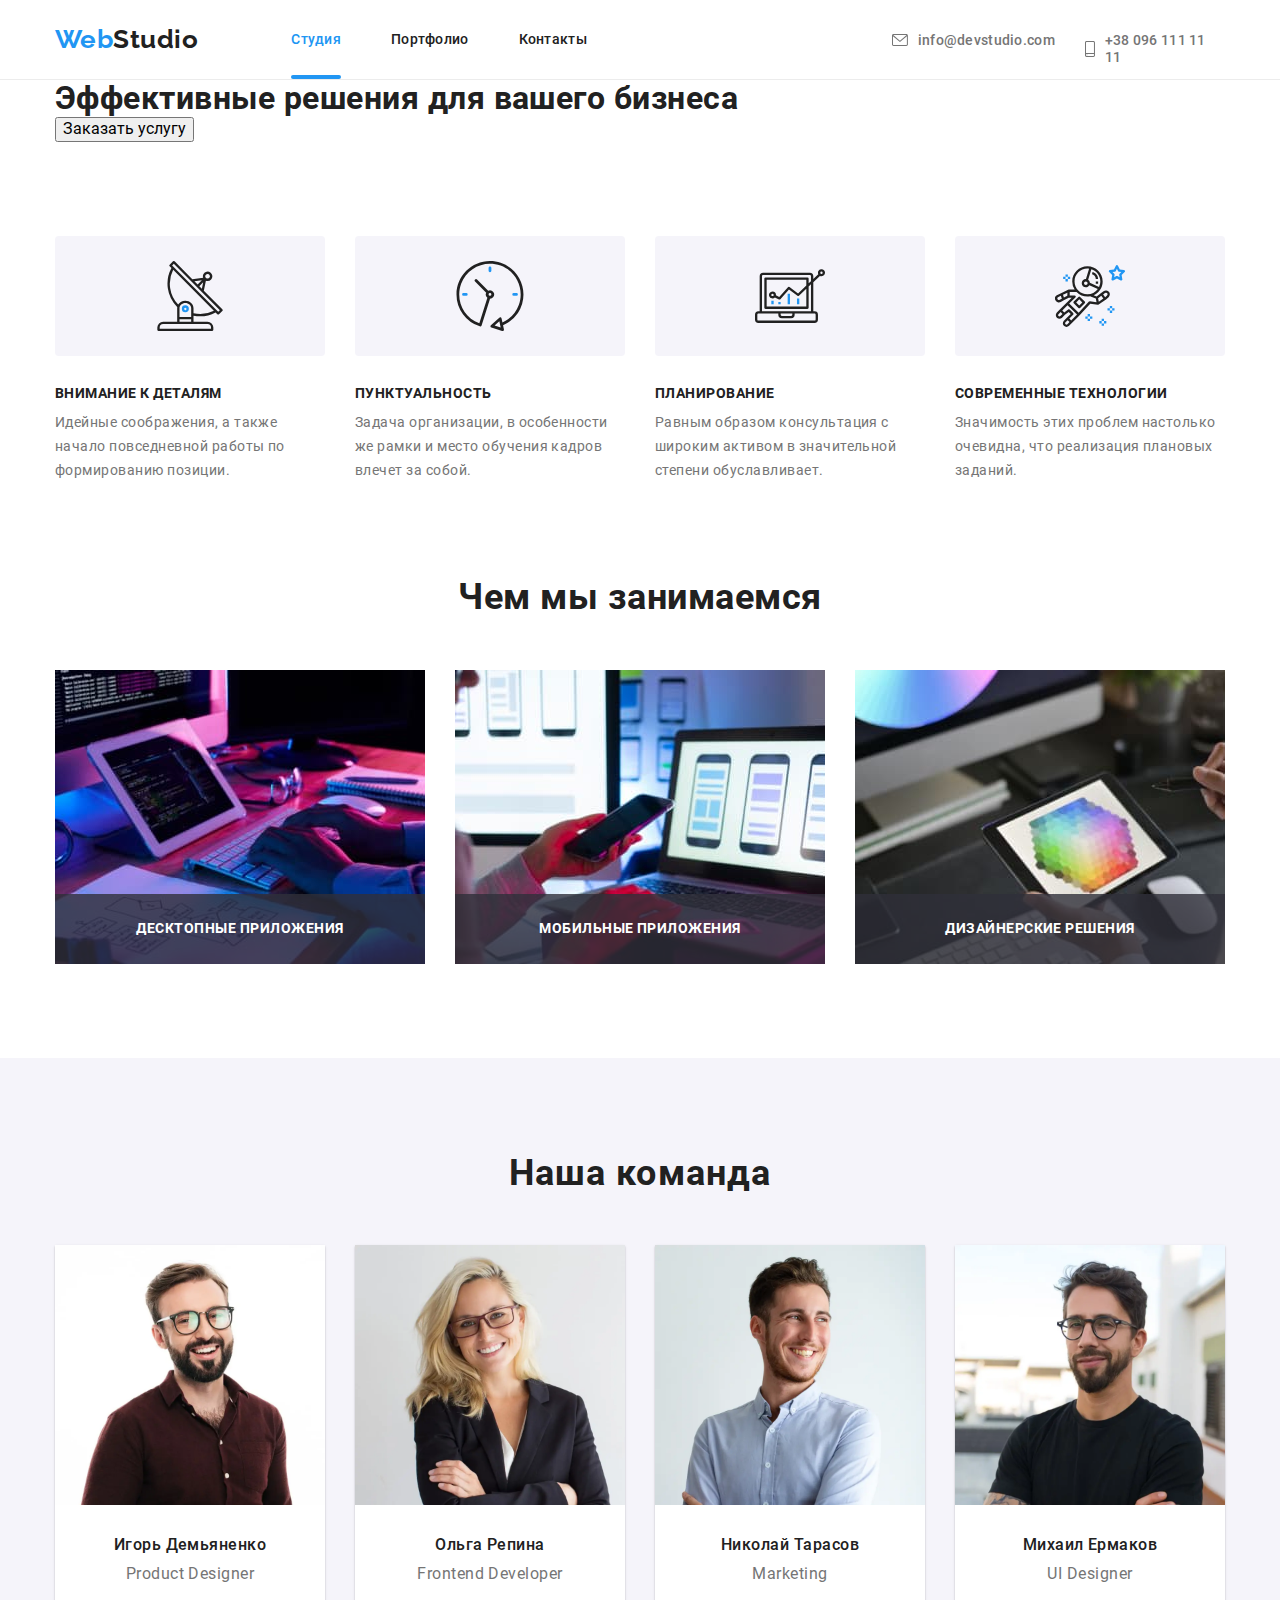
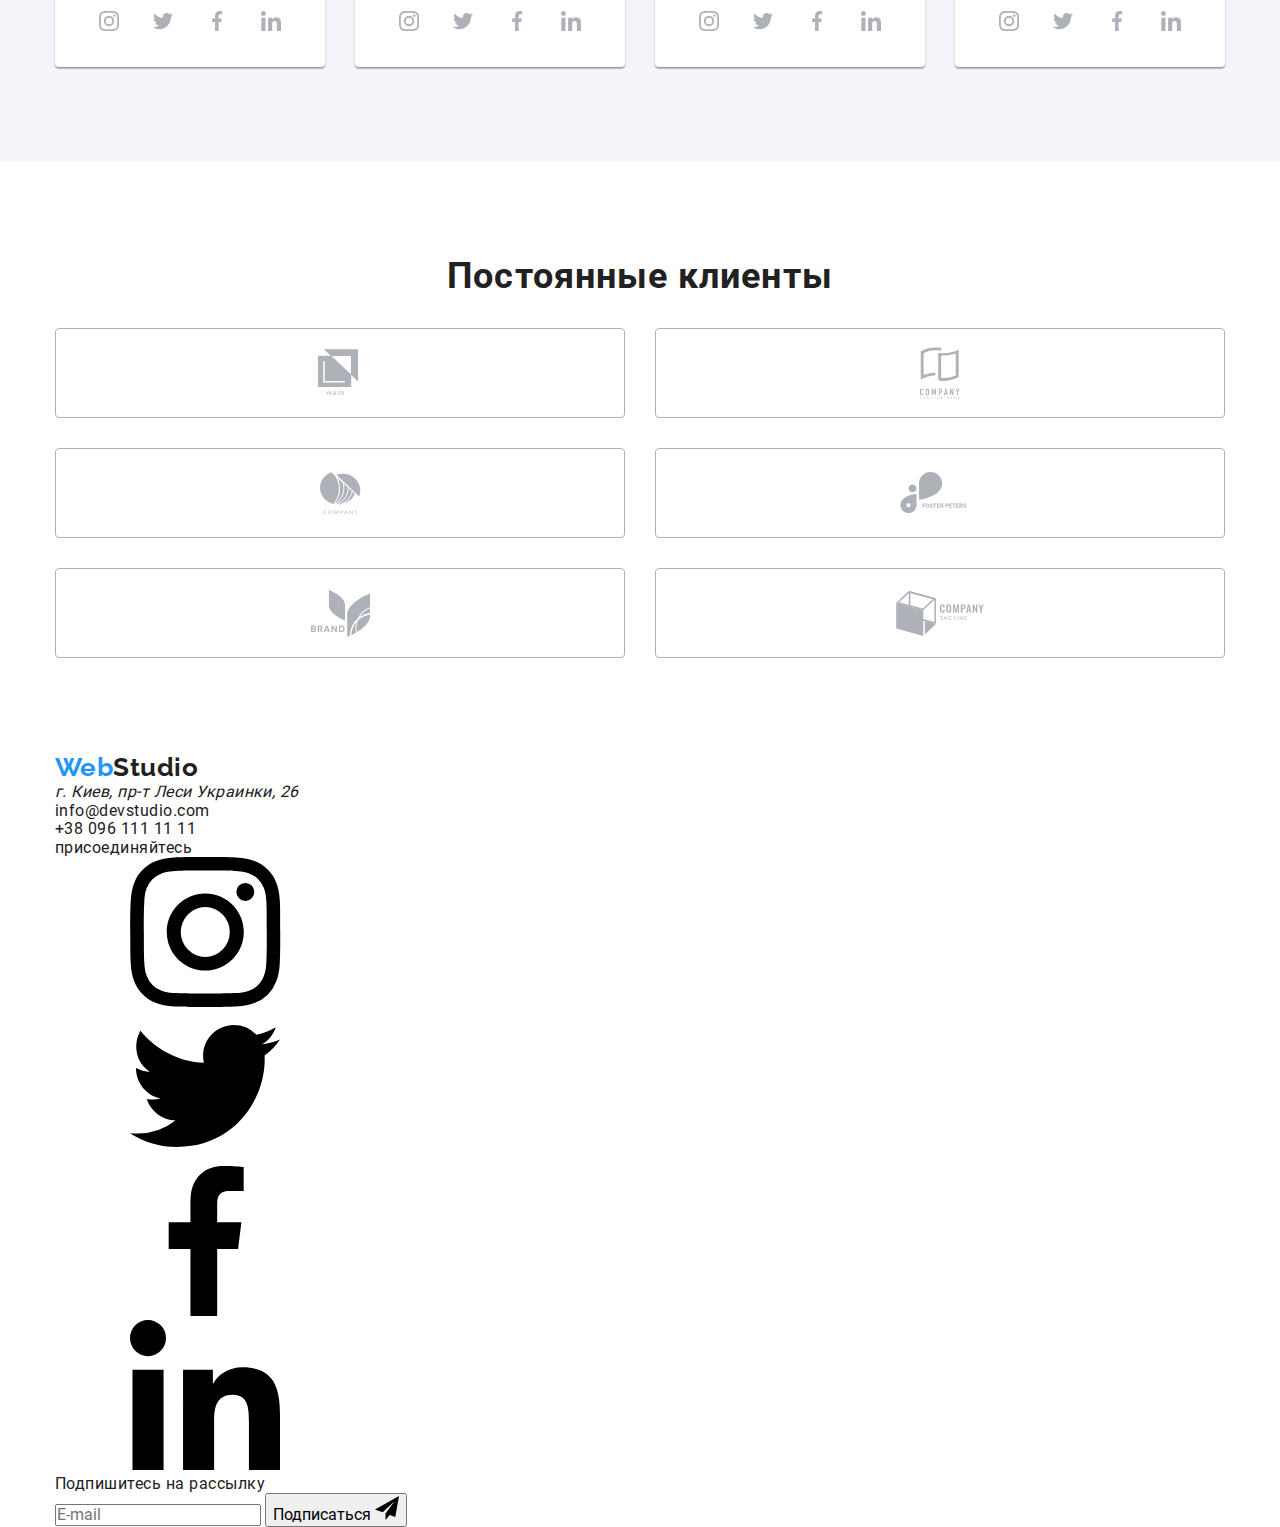
==== commit e2086131: "client mobile" ====
--- a/index.html
+++ b/index.html
@@ -431,42 +431,42 @@
             <div class="container">
                 <h2 class="clients__title">Постоянные клиенты</h2>
                 <ul class="clients__list">
-                    <li>
+                    <li class="client__item">
                         <a class="clients__link" href="">
                             <svg class="clients__icon" width="44.27" height="49.23">
                                 <use href="./images/svg/sprite.svg#icon-logo-1"></use>
                             </svg>
                         </a>
                     </li>
-                    <li>
+                    <li class="client__item">
                         <a class="clients__link" href="">
                             <svg class="clients__icon" width="40" height="52">
                                 <use href="./images/svg/sprite.svg#icon-logo-2"></use>
                             </svg>
                         </a>
                     </li>
-                    <li>
+                    <li class="client__item">
                         <a class="clients__link" href="">
                             <svg class="clients__icon" width="41" height="42.6">
                                 <use href="./images/svg/sprite.svg#icon-logo-3"></use>
                             </svg>
                         </a>
                     </li>
-                    <li>
+                    <li class="client__item">
                         <a class="clients__link" href="">
                             <svg class="clients__icon" width="79.66" height="42.02">
                                 <use href="./images/svg/sprite.svg#icon-logo-4"></use>
                             </svg>
                         </a>
                     </li>
-                    <li>
+                    <li class="client__item">
                         <a class="clients__link" href="">
                             <svg class="clients__icon" width="59" height="47">
                                 <use href="./images/svg/sprite.svg#icon-logo-5"></use>
                             </svg>
                         </a>
                     </li>
-                    <li>
+                    <li class="client__item">
                         <a class="clients__link" href="">
                             <svg class="clients__icon" width="88.48" height="45.44">
                                 <use href="./images/svg/sprite.svg#icon-logo-6"></use>
--- a/css/main.min.css
+++ b/css/main.min.css
@@ -1,2 +1,2 @@
-/*! normalize.css v8.0.1 | MIT License | github.com/necolas/normalize.css */html{line-height:1.15;-webkit-text-size-adjust:100%}body{margin:0}main{display:block}h1{font-size:2em;margin:0.67em 0}hr{-webkit-box-sizing:content-box;box-sizing:content-box;height:0;overflow:visible}pre{font-family:monospace, monospace;font-size:1em}a{background-color:transparent}abbr[title]{border-bottom:none;text-decoration:underline;-webkit-text-decoration:underline dotted;text-decoration:underline dotted}b,strong{font-weight:bolder}code,kbd,samp{font-family:monospace, monospace;font-size:1em}small{font-size:80%}sub,sup{font-size:75%;line-height:0;position:relative;vertical-align:baseline}sub{bottom:-0.25em}sup{top:-0.5em}img{border-style:none}button,input,optgroup,select,textarea{font-family:inherit;font-size:100%;line-height:1.15;margin:0}button,input{overflow:visible}button,select{text-transform:none}[type='button'],[type='reset'],[type='submit'],button{-webkit-appearance:button}[type='button']::-moz-focus-inner,[type='reset']::-moz-focus-inner,[type='submit']::-moz-focus-inner,button::-moz-focus-inner{border-style:none;padding:0}[type='button']:-moz-focusring,[type='reset']:-moz-focusring,[type='submit']:-moz-focusring,button:-moz-focusring{outline:1px dotted ButtonText}fieldset{padding:0.35em 0.75em 0.625em}legend{-webkit-box-sizing:border-box;box-sizing:border-box;color:inherit;display:table;max-width:100%;padding:0;white-space:normal}progress{vertical-align:baseline}textarea{overflow:auto}[type='checkbox'],[type='radio']{-webkit-box-sizing:border-box;box-sizing:border-box;padding:0}[type='number']::-webkit-inner-spin-button,[type='number']::-webkit-outer-spin-button{height:auto}[type='search']{-webkit-appearance:textfield;outline-offset:-2px}[type='search']::-webkit-search-decoration{-webkit-appearance:none}::-webkit-file-upload-button{-webkit-appearance:button;font:inherit}details{display:block}summary{display:list-item}template{display:none}[hidden]{display:none}@font-face{font-family:'Roboto';font-style:normal;font-weight:400;src:url("../fonts/roboto-v20-latin_cyrillic-regular.eot");src:local(""),url("../fonts/roboto-v20-latin_cyrillic-regular.eot?#iefix") format("embedded-opentype"),url("../fonts/roboto-v20-latin_cyrillic-regular.woff2") format("woff2"),url("../fonts/roboto-v20-latin_cyrillic-regular.woff") format("woff"),url("../fonts/roboto-v20-latin_cyrillic-regular.ttf") format("truetype"),url("../fonts/roboto-v20-latin_cyrillic-regular.svg#Roboto") format("svg")}@font-face{font-family:'Roboto';font-style:normal;font-weight:500;src:url("../fonts/roboto-v20-latin_cyrillic-500.eot");src:local(""),url("../fonts/roboto-v20-latin_cyrillic-500.eot?#iefix") format("embedded-opentype"),url("../fonts/roboto-v20-latin_cyrillic-500.woff2") format("woff2"),url("../fonts/roboto-v20-latin_cyrillic-500.woff") format("woff"),url("../fonts/roboto-v20-latin_cyrillic-500.ttf") format("truetype"),url("../fonts/roboto-v20-latin_cyrillic-500.svg#Roboto") format("svg")}@font-face{font-family:'Roboto';font-style:normal;font-weight:700;src:url("../fonts/roboto-v20-latin_cyrillic-700.eot");src:local(""),url("../fonts/roboto-v20-latin_cyrillic-700.eot?#iefix") format("embedded-opentype"),url("../fonts/roboto-v20-latin_cyrillic-700.woff2") format("woff2"),url("../fonts/roboto-v20-latin_cyrillic-700.woff") format("woff"),url("../fonts/roboto-v20-latin_cyrillic-700.ttf") format("truetype"),url("../fonts/roboto-v20-latin_cyrillic-700.svg#Roboto") format("svg")}@font-face{font-family:'Roboto';font-style:normal;font-weight:900;src:url("../fonts/roboto-v20-latin_cyrillic-900.eot");src:local(""),url("../fonts/roboto-v20-latin_cyrillic-900.eot?#iefix") format("embedded-opentype"),url("../fonts/roboto-v20-latin_cyrillic-900.woff2") format("woff2"),url("../fonts/roboto-v20-latin_cyrillic-900.woff") format("woff"),url("../fonts/roboto-v20-latin_cyrillic-900.ttf") format("truetype"),url("../fonts/roboto-v20-latin_cyrillic-900.svg#Roboto") format("svg")}@font-face{font-family:'Raleway';font-style:normal;font-weight:700;src:url("../fonts/raleway-v18-latin-700.eot");src:local(""),url("../fonts/raleway-v18-latin-700.eot?#iefix") format("embedded-opentype"),url("../fonts/raleway-v18-latin-700.woff2") format("woff2"),url("../fonts/raleway-v18-latin-700.woff") format("woff"),url("../fonts/raleway-v18-latin-700.ttf") format("truetype"),url("../fonts/raleway-v18-latin-700.svg#Raleway") format("svg")}body{color:#212121;background-color:#fff;font-family:Roboto, sans-serif;font-style:normal;letter-spacing:0.03em}ul{list-style:none;margin:0;padding:0}a{color:#212121;text-decoration:none}h1,h2,h3,p{margin-top:0;margin-bottom:0}img{display:block;max-width:100%;height:auto}textarea{resize:none;padding:0}input{margin:0;padding:0}:active,:hover,:focus{outline-color:#2196f3;outline-offset:0}body.modal-open{overflow:hidden}.agreement__button{color:#fff;background-color:#2196f3;font-weight:700;font-size:16px;line-height:1.9;letter-spacing:0.06em;-webkit-box-shadow:0px 4px 4px rgba(0,0,0,0.15);box-shadow:0px 4px 4px rgba(0,0,0,0.15);border-style:none;border-radius:4px;outline-color:#fff;cursor:pointer}.container{padding-left:15px;padding-right:15px;margin-left:auto;margin-right:auto}@media screen and (min-width: 480px){.container{width:480px}}@media screen and (min-width: 768px){.container{width:768px}}@media screen and (min-width: 1200px){.container{width:1200px}}.logo{font-family:Raleway, sans-serif;font-weight:700;font-size:24px;line-height:1.2}@media screen and (min-width: 1200px){.logo{font-size:26px}}.logo__accent{color:#2196f3}.header{position:relative;background-color:#fff;border-bottom:1px solid #ececec}.navigation{display:-webkit-box;display:-ms-flexbox;display:flex;-webkit-box-align:center;-ms-flex-align:center;align-items:center}@media screen and (max-width: 767px){.navigation{-webkit-box-pack:justify;-ms-flex-pack:justify;justify-content:space-between;min-height:60px}}.nav__button{position:absolute;top:10px;right:15px;z-index:1;display:-webkit-inline-box;display:-ms-inline-flexbox;display:inline-flex;margin:0;padding:0;border:none;background-color:transparent;-webkit-transition-property:fill;transition-property:fill;-webkit-transition-duration:250ms;transition-duration:250ms;-webkit-transition-timing-function:cubic-bezier(0.4, 0, 0.2, 1);transition-timing-function:cubic-bezier(0.4, 0, 0.2, 1)}.nav__button .close__mob{display:none}.nav__button.is-open .close__mob{display:block}.nav__button.is-open .menu__mob{display:none}.nav__button:hover,.nav__button:focus{fill:#2196f3;outline:none}@media screen and (min-width: 768px){.nav__button{display:none}}.site__nav{display:-webkit-box;display:-ms-flexbox;display:flex}@media screen and (max-width: 767px){.site__nav{display:none;position:absolute;top:0;left:0;width:100%;height:auto;background-color:#fff;padding:48px 40px;-webkit-box-shadow:0px 4px 4px rgba(0,0,0,0.15);box-shadow:0px 4px 4px rgba(0,0,0,0.15)}.site__nav.is-open{display:block}}@media screen and (max-width: 767px){.site-nav__list{margin-bottom:calc(151px + (302 - 151) * ((100vw - 300px) / (480 - 300)))}}@media screen and (min-width: 768px){.site-nav__list{display:-webkit-box;display:-ms-flexbox;display:flex;margin-left:88px;margin-right:84px}}@media screen and (min-width: 1200px){.site-nav__list{margin-left:93px;margin-right:305px}}.site-nav__item{position:relative}@media screen and (max-width: 767px){.site-nav__item:not(:last-child){margin-bottom:calc(16px + (32 - 16) * ((100vw - 300px) / (480 - 300)))}}@media screen and (min-width: 768px){.site-nav__item:not(:last-child){margin-right:50px}}.site-nav__link{display:block;padding-bottom:32px;padding-top:32px;font-weight:500;font-size:14px;line-height:1.1;letter-spacing:0.02em;-webkit-transition-property:color;transition-property:color;-webkit-transition-duration:250ms;transition-duration:250ms;-webkit-transition-timing-function:cubic-bezier(0.4, 0, 0.2, 1);transition-timing-function:cubic-bezier(0.4, 0, 0.2, 1)}@media screen and (max-width: 767px){.site-nav__link{padding-top:16px;padding-bottom:16px;font-size:calc(20px + (40 - 20) * ((100vw - 300px) / (480 - 300)))}}.site-nav__link:hover,.site-nav__link:focus{color:#2196f3;outline:none}.site-nav__link--current{color:#2196f3}@media screen and (min-width: 768px){.site-nav__link--current::after{position:absolute;content:'';display:block;width:100%;height:4px;border-radius:2px;background-color:#2196f3;margin-top:28px}}@media screen and (min-width: 768px){.contacts__mobile{display:none}}.contacts-mobile__item:not(:last-child){margin-bottom:calc(16px + (32 - 16) * ((100vw - 300px) / (480 - 300)))}.contacts-mobile__item:last-child{margin-bottom:64px}.contacts-mobile__link{font-weight:500;font-size:calc(12px + (24 - 12) * ((100vw - 300px) / (480 - 300)));line-height:1.2;letter-spacing:0.02em;color:#757575;-webkit-transition-property:color font-size;transition-property:color font-size;-webkit-transition-duration:250ms;transition-duration:250ms;-webkit-transition-timing-function:cubic-bezier(0.4, 0, 0.2, 1);transition-timing-function:cubic-bezier(0.4, 0, 0.2, 1)}.contacts-mobile__link:hover,.contacts-mobile__link:focus{color:#2196f3;font-size:calc(17px + (34 - 17) * ((100vw - 300px) / (480 - 300)));outline:none}@media screen and (max-width: 767px){.contacts{display:none}}@media screen and (min-width: 768px){.contacts{margin-top:21px}}@media screen and (min-width: 1200px){.contacts{display:-webkit-box;display:-ms-flexbox;display:flex;margin-top:32px}}.contacts__item:not(:last-child){margin-right:30px}@media screen and (max-width: 1199px){.contacts__item:not(:last-child){margin-bottom:10px}}.contacts__icon{margin-right:10px;fill:currentColor}.contacts__link{display:-webkit-box;display:-ms-flexbox;display:flex;-webkit-box-align:center;-ms-flex-align:center;align-items:center;font-weight:500;font-size:12px;line-height:1.2;letter-spacing:0.02em;color:#757575;-webkit-transition-property:color;transition-property:color;-webkit-transition-duration:250ms;transition-duration:250ms;-webkit-transition-timing-function:cubic-bezier(0.4, 0, 0.2, 1);transition-timing-function:cubic-bezier(0.4, 0, 0.2, 1)}@media screen and (min-width: 1200px){.contacts__link{font-size:14px}}.contacts__link:hover,.contacts__link:focus{color:#2196f3;outline:none}.mob-social__list{display:-webkit-box;display:-ms-flexbox;display:flex}@media screen and (min-width: 768px){.mob-social__list{display:none}}.mob-social__item:not(:last-child){padding-right:10px;margin-right:10px;border-right:1px solid rgba(33,33,33,0.2)}.mob-social__link{font-weight:500;font-size:calc(9px + (18 - 9) * ((100vw - 300px) / (480 - 300)));line-height:1.2;letter-spacing:0.02em;color:#757575;-webkit-transition-property:color;transition-property:color;-webkit-transition-duration:250ms;transition-duration:250ms;-webkit-transition-timing-function:cubic-bezier(0.4, 0, 0.2, 1);transition-timing-function:cubic-bezier(0.4, 0, 0.2, 1)}.mob-social__link:hover,.mob-social__link:focus{color:#2196f3;outline:none}.benefit{padding-top:60px;padding-bottom:60px;background-color:#fff}@media screen and (min-width: 1200px){.benefit{padding-top:94px;padding-bottom:94px}}.benefit__title--hidden{position:absolute;clip:rect(0 0 0 0);width:1px;height:1px;margin:-1px}@media screen and (min-width: 768px){.benefit__list{display:-webkit-box;display:-ms-flexbox;display:flex;-ms-flex-wrap:wrap;flex-wrap:wrap}}@media screen and (max-width: 767px){.benefit__item:not(:last-child){margin-bottom:30px}}@media screen and (min-width: 768px) and (max-width: 1199px){.benefit__item{-ms-flex-preferred-size:calc((100% - 30px) / 2);flex-basis:calc((100% - 30px) / 2)}.benefit__item:nth-child(2n+1){margin-right:30px}.benefit__item:nth-child(-n+2){margin-bottom:30px}}@media screen and (min-width: 1200px){.benefit__item{-ms-flex-preferred-size:calc((100% - 90px) / 4);flex-basis:calc((100% - 90px) / 4)}.benefit__item:not(:last-child){margin-right:30px}}.benefit__item::before{display:block;content:'';height:120px;background-color:#f5f4fa;background-position:50% 50%;background-repeat:no-repeat;border-radius:4px;margin-bottom:30px}.antenna::before{background-image:url(../images/svg/antenna.svg);background-size:70px}.clock::before{background-image:url(../images/svg/clock.svg);background-size:70px}.diagram::before{background-image:url(../images/svg/diagram.svg);background-size:70px}.astronaut::before{background-image:url(../images/svg/astronaut.svg);background-size:70px}.benefit__name{font-weight:700;font-size:14px;line-height:1.1;text-transform:uppercase;margin-bottom:10px}@media screen and (max-width: 767px){.benefit__name{text-align:center}}.benefit__essence{color:#757575;font-size:14px;line-height:1.7}.activity{padding-bottom:94px}@media not screen and (min-width: 1200px){.activity{display:none}}.activity__title{font-weight:700;font-size:36px;line-height:1.2;text-align:center;margin-top:0;margin-bottom:50px}.activity__list{display:-webkit-box;display:-ms-flexbox;display:flex}.activity__item{position:relative;width:calc((100%-60px) / 3);margin-right:30px}.activity__item:nth-child(3n){margin-right:0}.activity__label{position:absolute;bottom:27px;left:0;width:100%;font-weight:700;font-size:14px;line-height:1.1;text-align:center;text-transform:uppercase;color:#fff}.activity__overlay::before{position:absolute;content:'';bottom:0;left:0;width:100%;height:70px;background-color:rgba(47,48,58,0.8)}.team{padding-top:60px;padding-bottom:60px;background-color:#f5f4fa}@media screen and (min-width: 1200px){.team{padding-top:94px;padding-bottom:94px}}.team__title{font-weight:700;font-size:28px;line-height:1.2;text-align:center;letter-spacing:0.03em;color:#212121;margin-bottom:30px}@media screen and (min-width: 1200px){.team__title{font-size:36px;margin-bottom:50px}}@media screen and (min-width: 768px){.team__list{display:-webkit-box;display:-ms-flexbox;display:flex;-ms-flex-wrap:wrap;flex-wrap:wrap}}.team__item{-webkit-box-shadow:0px 1px 3px rgba(0,0,0,0.12),0px 1px 1px rgba(0,0,0,0.14),0px 2px 1px rgba(0,0,0,0.2);box-shadow:0px 1px 3px rgba(0,0,0,0.12),0px 1px 1px rgba(0,0,0,0.14),0px 2px 1px rgba(0,0,0,0.2);border-radius:0px 0px 4px 4px;background-color:#fff}@media screen and (max-width: 767px){.team__item:not(:last-child){margin-bottom:30px}}@media screen and (min-width: 768px) and (max-width: 1199px){.team__item{-ms-flex-preferred-size:calc((100% - 30px) / 2);flex-basis:calc((100% - 30px) / 2)}.team__item:nth-child(2n+1){margin-right:30px}.team__item:nth-child(-n+2){margin-bottom:30px}}@media screen and (min-width: 1200px){.team__item{-ms-flex-preferred-size:calc((100% - 90px) / 4);flex-basis:calc((100% - 90px) / 4)}.team__item:not(:last-child){margin-right:30px}}.team__photo{width:450px;margin-bottom:30px}@media screen and (min-width: 768px){.team__photo{width:354px}}@media screen and (min-width: 1200px){.team__photo{width:270px}}.team__name{font-weight:500;font-size:16px;line-height:1.2;margin-bottom:10px;text-align:center}.team__position{color:#757575;font-size:16px;line-height:1.2;text-align:center;margin-bottom:16px}.team__social-list{display:-webkit-box;display:-ms-flexbox;display:flex;padding-bottom:24px;-webkit-box-align:center;-ms-flex-align:center;align-items:center;-webkit-box-pack:center;-ms-flex-pack:center;justify-content:center}.team__social-item:not(:last-child){margin-right:10px}.team__social-link{display:-webkit-inline-box;display:-ms-inline-flexbox;display:inline-flex;-webkit-box-align:center;-ms-flex-align:center;align-items:center;-webkit-box-pack:center;-ms-flex-pack:center;justify-content:center;width:44px;height:44px;border:none;border-radius:50%;fill:#afb1b8;-webkit-transition-property:color background-color;transition-property:color background-color;-webkit-transition-duration:250ms;transition-duration:250ms;-webkit-transition-timing-function:cubic-bezier(0.4, 0, 0.2, 1);transition-timing-function:cubic-bezier(0.4, 0, 0.2, 1)}.team__social-link:not(:last-child){margin-right:10px}.team__social-icon{width:20px;height:20px}.team__social-link:hover,.team__social-link:focus{background-color:#2196f3;fill:#fff;outline:none}.backdrop{z-index:2;position:fixed;top:0;left:0;width:100%;height:100%;padding-top:94px;padding-left:15px;padding-right:15px;overflow-y:scroll;background-color:rgba(0,0,0,0.2);opacity:1;-webkit-transition-property:opacity;transition-property:opacity;-webkit-transition-duration:250ms;transition-duration:250ms;-webkit-transition-timing-function:cubic-bezier(0.4, 0, 0.2, 1);transition-timing-function:cubic-bezier(0.4, 0, 0.2, 1)}.backdrop.is-hidden{opacity:0;pointer-events:none}.backdrop.is-hidden .modal{-webkit-transform:scale(0);transform:scale(0)}.modal{max-width:450px;width:100%;background-color:#fff;-webkit-box-shadow:0px 1px 3px rgba(0,0,0,0.12),0px 1px 1px rgba(0,0,0,0.14),0px 2px 1px rgba(0,0,0,0.2);box-shadow:0px 1px 3px rgba(0,0,0,0.12),0px 1px 1px rgba(0,0,0,0.14),0px 2px 1px rgba(0,0,0,0.2);border-radius:4px;opacity:1;-webkit-transition-property:opacity;transition-property:opacity;-webkit-transition-duration:250ms;transition-duration:250ms;-webkit-transition-timing-function:cubic-bezier(0.4, 0, 0.2, 1);transition-timing-function:cubic-bezier(0.4, 0, 0.2, 1)}@media screen and (min-width: 480px){.modal{position:absolute;right:0;left:0;margin:auto;max-width:450px;width:100%}}@media screen and (min-width: 1200px){.modal{max-width:528px;width:100%}}.modal__close-button{position:absolute;top:101px;right:23px;width:30px;height:30px;border-radius:50%;border:1px solid rgba(0,0,0,0.1);background:#fff;cursor:pointer}.modal__close-button:hover,.modal__close-button:focus{fill:#2196f3;outline:none}@media screen and (min-width: 480px){.modal__close-button{top:8px;right:8px}}.form{padding:40px}.form__title{font-weight:700;font-size:20px;line-height:1.1;text-align:center;margin-bottom:12px}.form__modal{margin-bottom:20px}.input__container{position:relative;display:-webkit-box;display:-ms-flexbox;display:flex;-webkit-box-orient:vertical;-webkit-box-direction:normal;-ms-flex-direction:column;flex-direction:column;margin-bottom:10px}.input__label{margin-bottom:4px;font-size:12px;line-height:1.2;color:#757575}.input__field{width:100%;border:1px solid rgba(33,33,33,0.2);border-radius:4px;padding-top:12px;padding-left:42px;padding-bottom:12px;-webkit-transition-property:border;transition-property:border;-webkit-transition-duration:250ms;transition-duration:250ms;-webkit-transition-timing-function:cubic-bezier(0.4, 0, 0.2, 1);transition-timing-function:cubic-bezier(0.4, 0, 0.2, 1)}.input__field:focus{border:1px solid #2196f3;outline:none}.input__icon{position:absolute;top:34px;left:15px;fill:currentColor;-webkit-transition-property:fill;transition-property:fill;-webkit-transition-duration:250ms;transition-duration:250ms;-webkit-transition-timing-function:cubic-bezier(0.4, 0, 0.2, 1);transition-timing-function:cubic-bezier(0.4, 0, 0.2, 1)}.input__field:focus+.input__icon{fill:#2196f3;outline:none}.input__comment{padding:12px 16px;height:120px}.input__comment::-webkit-input-placeholder{font-size:14px;line-height:1.2;letter-spacing:0.01em;color:rgba(117,117,117,0.5)}.input__comment:-ms-input-placeholder{font-size:14px;line-height:1.2;letter-spacing:0.01em;color:rgba(117,117,117,0.5)}.input__comment::-ms-input-placeholder{font-size:14px;line-height:1.2;letter-spacing:0.01em;color:rgba(117,117,117,0.5)}.input__comment::placeholder{font-size:14px;line-height:1.2;letter-spacing:0.01em;color:rgba(117,117,117,0.5)}@media screen and (min-width: 1200px){.input__comment::-webkit-input-placeholder{font-size:12px}.input__comment:-ms-input-placeholder{font-size:12px}.input__comment::-ms-input-placeholder{font-size:12px}.input__comment::placeholder{font-size:12px}}.agreement{position:relative}.agreement__checkbox{-webkit-appearance:none;-moz-appearance:none;appearance:none;position:absolute}.agreement__label{display:block;font-size:12px;line-height:1.7;color:#757575;margin-left:24px;letter-spacing:0.03em}.agreement__label::before{position:absolute;top:50%;left:0;-webkit-transform:translateY(-50%);transform:translateY(-50%);content:'';display:block;width:16px;height:15px;background-image:url(../images/svg/checkbox.svg);-webkit-transition-property:background-color;transition-property:background-color;-webkit-transition-duration:250ms;transition-duration:250ms;-webkit-transition-timing-function:cubic-bezier(0.4, 0, 0.2, 1);transition-timing-function:cubic-bezier(0.4, 0, 0.2, 1)}.agreement__label:hover::before{background-image:url(../images/svg/checkbox-focus.svg)}.agreement__checkbox:focus+.agreement__label::before{background-image:url(../images/svg/checkbox-focus.svg)}.agreement__checkbox:checked+.agreement__label::before{width:16px;height:16px;border-color:transparent;background-color:#2196f3;background-image:url(../images/svg/check-agreement.svg);background-size:contain;background-origin:border-box;-webkit-transition-property:fill;transition-property:fill;-webkit-transition-duration:250ms;transition-duration:250ms;-webkit-transition-timing-function:cubic-bezier(0.4, 0, 0.2, 1);transition-timing-function:cubic-bezier(0.4, 0, 0.2, 1)}@media screen and (min-width: 1200px){.agreement__label{font-size:14px;margin-left:37px}.agreement__label::before{top:50%;left:12px;-webkit-transform:translateY(-50%);transform:translateY(-50%)}}.agreement__link{-webkit-text-decoration-line:underline;text-decoration-line:underline;color:#2196f3}.agreement__button{padding-top:10px;padding-left:55px;padding-bottom:10px;padding-right:56px;margin-top:30px}.button__container{text-align:center}
+/*! normalize.css v8.0.1 | MIT License | github.com/necolas/normalize.css */html{line-height:1.15;-webkit-text-size-adjust:100%}body{margin:0}main{display:block}h1{font-size:2em;margin:0.67em 0}hr{-webkit-box-sizing:content-box;box-sizing:content-box;height:0;overflow:visible}pre{font-family:monospace, monospace;font-size:1em}a{background-color:transparent}abbr[title]{border-bottom:none;text-decoration:underline;-webkit-text-decoration:underline dotted;text-decoration:underline dotted}b,strong{font-weight:bolder}code,kbd,samp{font-family:monospace, monospace;font-size:1em}small{font-size:80%}sub,sup{font-size:75%;line-height:0;position:relative;vertical-align:baseline}sub{bottom:-0.25em}sup{top:-0.5em}img{border-style:none}button,input,optgroup,select,textarea{font-family:inherit;font-size:100%;line-height:1.15;margin:0}button,input{overflow:visible}button,select{text-transform:none}[type='button'],[type='reset'],[type='submit'],button{-webkit-appearance:button}[type='button']::-moz-focus-inner,[type='reset']::-moz-focus-inner,[type='submit']::-moz-focus-inner,button::-moz-focus-inner{border-style:none;padding:0}[type='button']:-moz-focusring,[type='reset']:-moz-focusring,[type='submit']:-moz-focusring,button:-moz-focusring{outline:1px dotted ButtonText}fieldset{padding:0.35em 0.75em 0.625em}legend{-webkit-box-sizing:border-box;box-sizing:border-box;color:inherit;display:table;max-width:100%;padding:0;white-space:normal}progress{vertical-align:baseline}textarea{overflow:auto}[type='checkbox'],[type='radio']{-webkit-box-sizing:border-box;box-sizing:border-box;padding:0}[type='number']::-webkit-inner-spin-button,[type='number']::-webkit-outer-spin-button{height:auto}[type='search']{-webkit-appearance:textfield;outline-offset:-2px}[type='search']::-webkit-search-decoration{-webkit-appearance:none}::-webkit-file-upload-button{-webkit-appearance:button;font:inherit}details{display:block}summary{display:list-item}template{display:none}[hidden]{display:none}@font-face{font-family:'Roboto';font-style:normal;font-weight:400;src:url("../fonts/roboto-v20-latin_cyrillic-regular.eot");src:local(""),url("../fonts/roboto-v20-latin_cyrillic-regular.eot?#iefix") format("embedded-opentype"),url("../fonts/roboto-v20-latin_cyrillic-regular.woff2") format("woff2"),url("../fonts/roboto-v20-latin_cyrillic-regular.woff") format("woff"),url("../fonts/roboto-v20-latin_cyrillic-regular.ttf") format("truetype"),url("../fonts/roboto-v20-latin_cyrillic-regular.svg#Roboto") format("svg")}@font-face{font-family:'Roboto';font-style:normal;font-weight:500;src:url("../fonts/roboto-v20-latin_cyrillic-500.eot");src:local(""),url("../fonts/roboto-v20-latin_cyrillic-500.eot?#iefix") format("embedded-opentype"),url("../fonts/roboto-v20-latin_cyrillic-500.woff2") format("woff2"),url("../fonts/roboto-v20-latin_cyrillic-500.woff") format("woff"),url("../fonts/roboto-v20-latin_cyrillic-500.ttf") format("truetype"),url("../fonts/roboto-v20-latin_cyrillic-500.svg#Roboto") format("svg")}@font-face{font-family:'Roboto';font-style:normal;font-weight:700;src:url("../fonts/roboto-v20-latin_cyrillic-700.eot");src:local(""),url("../fonts/roboto-v20-latin_cyrillic-700.eot?#iefix") format("embedded-opentype"),url("../fonts/roboto-v20-latin_cyrillic-700.woff2") format("woff2"),url("../fonts/roboto-v20-latin_cyrillic-700.woff") format("woff"),url("../fonts/roboto-v20-latin_cyrillic-700.ttf") format("truetype"),url("../fonts/roboto-v20-latin_cyrillic-700.svg#Roboto") format("svg")}@font-face{font-family:'Roboto';font-style:normal;font-weight:900;src:url("../fonts/roboto-v20-latin_cyrillic-900.eot");src:local(""),url("../fonts/roboto-v20-latin_cyrillic-900.eot?#iefix") format("embedded-opentype"),url("../fonts/roboto-v20-latin_cyrillic-900.woff2") format("woff2"),url("../fonts/roboto-v20-latin_cyrillic-900.woff") format("woff"),url("../fonts/roboto-v20-latin_cyrillic-900.ttf") format("truetype"),url("../fonts/roboto-v20-latin_cyrillic-900.svg#Roboto") format("svg")}@font-face{font-family:'Raleway';font-style:normal;font-weight:700;src:url("../fonts/raleway-v18-latin-700.eot");src:local(""),url("../fonts/raleway-v18-latin-700.eot?#iefix") format("embedded-opentype"),url("../fonts/raleway-v18-latin-700.woff2") format("woff2"),url("../fonts/raleway-v18-latin-700.woff") format("woff"),url("../fonts/raleway-v18-latin-700.ttf") format("truetype"),url("../fonts/raleway-v18-latin-700.svg#Raleway") format("svg")}body{color:#212121;background-color:#fff;font-family:Roboto, sans-serif;font-style:normal;letter-spacing:0.03em}ul{list-style:none;margin:0;padding:0}a{color:#212121;text-decoration:none}h1,h2,h3,p{margin-top:0;margin-bottom:0}img{display:block;max-width:100%;height:auto}textarea{resize:none;padding:0}input{margin:0;padding:0}:active,:hover,:focus{outline-color:#2196f3;outline-offset:0}body.modal-open{overflow:hidden}.agreement__button{color:#fff;background-color:#2196f3;font-weight:700;font-size:16px;line-height:1.9;letter-spacing:0.06em;-webkit-box-shadow:0px 4px 4px rgba(0,0,0,0.15);box-shadow:0px 4px 4px rgba(0,0,0,0.15);border-style:none;border-radius:4px;outline-color:#fff;cursor:pointer}.container{padding-left:15px;padding-right:15px;margin-left:auto;margin-right:auto}@media screen and (min-width: 480px){.container{width:480px}}@media screen and (min-width: 768px){.container{width:768px}}@media screen and (min-width: 1200px){.container{width:1200px}}.logo{font-family:Raleway, sans-serif;font-weight:700;font-size:24px;line-height:1.2}@media screen and (min-width: 1200px){.logo{font-size:26px}}.logo__accent{color:#2196f3}.header{position:relative;background-color:#fff;border-bottom:1px solid #ececec}.navigation{display:-webkit-box;display:-ms-flexbox;display:flex;-webkit-box-align:center;-ms-flex-align:center;align-items:center}@media screen and (max-width: 767px){.navigation{-webkit-box-pack:justify;-ms-flex-pack:justify;justify-content:space-between;min-height:60px}}.nav__button{position:absolute;top:10px;right:15px;z-index:1;display:-webkit-inline-box;display:-ms-inline-flexbox;display:inline-flex;margin:0;padding:0;border:none;background-color:transparent;-webkit-transition-property:fill;transition-property:fill;-webkit-transition-duration:250ms;transition-duration:250ms;-webkit-transition-timing-function:cubic-bezier(0.4, 0, 0.2, 1);transition-timing-function:cubic-bezier(0.4, 0, 0.2, 1)}.nav__button .close__mob{display:none}.nav__button.is-open .close__mob{display:block}.nav__button.is-open .menu__mob{display:none}.nav__button:hover,.nav__button:focus{fill:#2196f3;outline:none}@media screen and (min-width: 768px){.nav__button{display:none}}.site__nav{display:-webkit-box;display:-ms-flexbox;display:flex}@media screen and (max-width: 767px){.site__nav{display:none;position:absolute;top:0;left:0;width:100%;height:auto;background-color:#fff;padding:48px 40px;-webkit-box-shadow:0px 4px 4px rgba(0,0,0,0.15);box-shadow:0px 4px 4px rgba(0,0,0,0.15)}.site__nav.is-open{display:block}}@media screen and (max-width: 767px){.site-nav__list{margin-bottom:calc(151px + (302 - 151) * ((100vw - 300px) / (480 - 300)))}}@media screen and (min-width: 768px){.site-nav__list{display:-webkit-box;display:-ms-flexbox;display:flex;margin-left:88px;margin-right:84px}}@media screen and (min-width: 1200px){.site-nav__list{margin-left:93px;margin-right:305px}}.site-nav__item{position:relative}@media screen and (max-width: 767px){.site-nav__item:not(:last-child){margin-bottom:calc(16px + (32 - 16) * ((100vw - 300px) / (480 - 300)))}}@media screen and (min-width: 768px){.site-nav__item:not(:last-child){margin-right:50px}}.site-nav__link{display:block;padding-bottom:32px;padding-top:32px;font-weight:500;font-size:14px;line-height:1.1;letter-spacing:0.02em;-webkit-transition-property:color;transition-property:color;-webkit-transition-duration:250ms;transition-duration:250ms;-webkit-transition-timing-function:cubic-bezier(0.4, 0, 0.2, 1);transition-timing-function:cubic-bezier(0.4, 0, 0.2, 1)}@media screen and (max-width: 767px){.site-nav__link{padding-top:16px;padding-bottom:16px;font-size:calc(20px + (40 - 20) * ((100vw - 300px) / (480 - 300)))}}.site-nav__link:hover,.site-nav__link:focus{color:#2196f3;outline:none}.site-nav__link--current{color:#2196f3}@media screen and (min-width: 768px){.site-nav__link--current::after{position:absolute;content:'';display:block;width:100%;height:4px;border-radius:2px;background-color:#2196f3;margin-top:28px}}@media screen and (min-width: 768px){.contacts__mobile{display:none}}.contacts-mobile__item:not(:last-child){margin-bottom:calc(16px + (32 - 16) * ((100vw - 300px) / (480 - 300)))}.contacts-mobile__item:last-child{margin-bottom:64px}.contacts-mobile__link{font-weight:500;font-size:calc(12px + (24 - 12) * ((100vw - 300px) / (480 - 300)));line-height:1.2;letter-spacing:0.02em;color:#757575;-webkit-transition-property:color font-size;transition-property:color font-size;-webkit-transition-duration:250ms;transition-duration:250ms;-webkit-transition-timing-function:cubic-bezier(0.4, 0, 0.2, 1);transition-timing-function:cubic-bezier(0.4, 0, 0.2, 1)}.contacts-mobile__link:hover,.contacts-mobile__link:focus{color:#2196f3;font-size:calc(17px + (34 - 17) * ((100vw - 300px) / (480 - 300)));outline:none}@media screen and (max-width: 767px){.contacts{display:none}}@media screen and (min-width: 768px){.contacts{margin-top:21px}}@media screen and (min-width: 1200px){.contacts{display:-webkit-box;display:-ms-flexbox;display:flex;margin-top:32px}}.contacts__item:not(:last-child){margin-right:30px}@media screen and (max-width: 1199px){.contacts__item:not(:last-child){margin-bottom:10px}}.contacts__icon{margin-right:10px;fill:currentColor}.contacts__link{display:-webkit-box;display:-ms-flexbox;display:flex;-webkit-box-align:center;-ms-flex-align:center;align-items:center;font-weight:500;font-size:12px;line-height:1.2;letter-spacing:0.02em;color:#757575;-webkit-transition-property:color;transition-property:color;-webkit-transition-duration:250ms;transition-duration:250ms;-webkit-transition-timing-function:cubic-bezier(0.4, 0, 0.2, 1);transition-timing-function:cubic-bezier(0.4, 0, 0.2, 1)}@media screen and (min-width: 1200px){.contacts__link{font-size:14px}}.contacts__link:hover,.contacts__link:focus{color:#2196f3;outline:none}.mob-social__list{display:-webkit-box;display:-ms-flexbox;display:flex}@media screen and (min-width: 768px){.mob-social__list{display:none}}.mob-social__item:not(:last-child){padding-right:10px;margin-right:10px;border-right:1px solid rgba(33,33,33,0.2)}.mob-social__link{font-weight:500;font-size:calc(9px + (18 - 9) * ((100vw - 300px) / (480 - 300)));line-height:1.2;letter-spacing:0.02em;color:#757575;-webkit-transition-property:color;transition-property:color;-webkit-transition-duration:250ms;transition-duration:250ms;-webkit-transition-timing-function:cubic-bezier(0.4, 0, 0.2, 1);transition-timing-function:cubic-bezier(0.4, 0, 0.2, 1)}.mob-social__link:hover,.mob-social__link:focus{color:#2196f3;outline:none}.benefit{padding-top:60px;padding-bottom:60px;background-color:#fff}@media screen and (min-width: 1200px){.benefit{padding-top:94px;padding-bottom:94px}}.benefit__title--hidden{position:absolute;clip:rect(0 0 0 0);width:1px;height:1px;margin:-1px}@media screen and (min-width: 768px){.benefit__list{display:-webkit-box;display:-ms-flexbox;display:flex;-ms-flex-wrap:wrap;flex-wrap:wrap}}@media screen and (max-width: 767px){.benefit__item:not(:last-child){margin-bottom:30px}}@media screen and (min-width: 768px) and (max-width: 1199px){.benefit__item{-ms-flex-preferred-size:calc((100% - 30px) / 2);flex-basis:calc((100% - 30px) / 2)}.benefit__item:nth-child(2n+1){margin-right:30px}.benefit__item:nth-child(-n+2){margin-bottom:30px}}@media screen and (min-width: 1200px){.benefit__item{-ms-flex-preferred-size:calc((100% - 90px) / 4);flex-basis:calc((100% - 90px) / 4)}.benefit__item:not(:last-child){margin-right:30px}}.benefit__item::before{display:block;content:'';height:120px;background-color:#f5f4fa;background-position:50% 50%;background-repeat:no-repeat;border-radius:4px;margin-bottom:30px}.antenna::before{background-image:url(../images/svg/antenna.svg);background-size:70px}.clock::before{background-image:url(../images/svg/clock.svg);background-size:70px}.diagram::before{background-image:url(../images/svg/diagram.svg);background-size:70px}.astronaut::before{background-image:url(../images/svg/astronaut.svg);background-size:70px}.benefit__name{font-weight:700;font-size:14px;line-height:1.1;text-transform:uppercase;margin-bottom:10px}@media screen and (max-width: 767px){.benefit__name{text-align:center}}.benefit__essence{color:#757575;font-size:14px;line-height:1.7}.activity{padding-bottom:94px}@media not screen and (min-width: 1200px){.activity{display:none}}.activity__title{font-weight:700;font-size:36px;line-height:1.2;text-align:center;margin-top:0;margin-bottom:50px}.activity__list{display:-webkit-box;display:-ms-flexbox;display:flex}.activity__item{position:relative;width:calc((100%-60px) / 3);margin-right:30px}.activity__item:nth-child(3n){margin-right:0}.activity__label{position:absolute;bottom:27px;left:0;width:100%;font-weight:700;font-size:14px;line-height:1.1;text-align:center;text-transform:uppercase;color:#fff}.activity__overlay::before{position:absolute;content:'';bottom:0;left:0;width:100%;height:70px;background-color:rgba(47,48,58,0.8)}.team{padding-top:60px;padding-bottom:60px;background-color:#f5f4fa}@media screen and (min-width: 1200px){.team{padding-top:94px;padding-bottom:94px}}.team__title{font-weight:700;font-size:28px;line-height:1.2;text-align:center;letter-spacing:0.03em;color:#212121;margin-bottom:30px}@media screen and (min-width: 1200px){.team__title{font-size:36px;margin-bottom:50px}}@media screen and (min-width: 768px){.team__list{display:-webkit-box;display:-ms-flexbox;display:flex;-ms-flex-wrap:wrap;flex-wrap:wrap}}.team__item{-webkit-box-shadow:0px 1px 3px rgba(0,0,0,0.12),0px 1px 1px rgba(0,0,0,0.14),0px 2px 1px rgba(0,0,0,0.2);box-shadow:0px 1px 3px rgba(0,0,0,0.12),0px 1px 1px rgba(0,0,0,0.14),0px 2px 1px rgba(0,0,0,0.2);border-radius:0px 0px 4px 4px;background-color:#fff}@media screen and (max-width: 767px){.team__item:not(:last-child){margin-bottom:30px}}@media screen and (min-width: 768px) and (max-width: 1199px){.team__item{-ms-flex-preferred-size:calc((100% - 30px) / 2);flex-basis:calc((100% - 30px) / 2)}.team__item:nth-child(2n+1){margin-right:30px}.team__item:nth-child(-n+2){margin-bottom:30px}}@media screen and (min-width: 1200px){.team__item{-ms-flex-preferred-size:calc((100% - 90px) / 4);flex-basis:calc((100% - 90px) / 4)}.team__item:not(:last-child){margin-right:30px}}.team__photo{width:450px;margin-bottom:30px}@media screen and (min-width: 768px){.team__photo{width:354px}}@media screen and (min-width: 1200px){.team__photo{width:270px}}.team__name{font-weight:500;font-size:16px;line-height:1.2;margin-bottom:10px;text-align:center}.team__position{color:#757575;font-size:16px;line-height:1.2;text-align:center;margin-bottom:16px}.team__social-list{display:-webkit-box;display:-ms-flexbox;display:flex;padding-bottom:24px;-webkit-box-align:center;-ms-flex-align:center;align-items:center;-webkit-box-pack:center;-ms-flex-pack:center;justify-content:center}.team__social-item:not(:last-child){margin-right:10px}.team__social-link{display:-webkit-inline-box;display:-ms-inline-flexbox;display:inline-flex;-webkit-box-align:center;-ms-flex-align:center;align-items:center;-webkit-box-pack:center;-ms-flex-pack:center;justify-content:center;width:44px;height:44px;border:none;border-radius:50%;fill:#afb1b8;-webkit-transition-property:color background-color;transition-property:color background-color;-webkit-transition-duration:250ms;transition-duration:250ms;-webkit-transition-timing-function:cubic-bezier(0.4, 0, 0.2, 1);transition-timing-function:cubic-bezier(0.4, 0, 0.2, 1)}.team__social-link:not(:last-child){margin-right:10px}.team__social-icon{width:20px;height:20px}.team__social-link:hover,.team__social-link:focus{background-color:#2196f3;fill:#fff;outline:none}.clients{padding-top:60px;padding-bottom:60px}@media screen and (min-width: 1200px){.clients{padding-top:94px;padding-bottom:94px}}.clients__title{font-weight:700;font-size:28px;line-height:1.2;text-align:center;letter-spacing:0.03em;margin-bottom:30px}@media screen and (min-width: 1200px){.clients__title{font-size:36px}}.clients__list{display:-webkit-box;display:-ms-flexbox;display:flex;-ms-flex-wrap:wrap;flex-wrap:wrap}.client__item{-ms-flex-preferred-size:calc((100% - 30px) / 2);flex-basis:calc((100% - 30px) / 2)}.client__item:nth-child(2n+1){margin-right:30px}.client__item:nth-child(-n+4){margin-bottom:30px}.clients__link{width:100%;display:-webkit-inline-box;display:-ms-inline-flexbox;display:inline-flex;-webkit-box-align:center;-ms-flex-align:center;align-items:center;-webkit-box-pack:center;-ms-flex-pack:center;justify-content:center;height:90px;border:1px solid #afb1b8;border-radius:4px;fill:#afb1b8;-webkit-transition-property:color border;transition-property:color border;-webkit-transition-duration:250ms;transition-duration:250ms;-webkit-transition-timing-function:cubic-bezier(0.4, 0, 0.2, 1);transition-timing-function:cubic-bezier(0.4, 0, 0.2, 1)}.clients__link:focus,.clients__link:hover{border:1px solid #2196f3;fill:#2196f3;outline:none}.backdrop{z-index:2;position:fixed;top:0;left:0;width:100%;height:100%;padding-top:94px;padding-left:15px;padding-right:15px;overflow-y:scroll;background-color:rgba(0,0,0,0.2);opacity:1;-webkit-transition-property:opacity;transition-property:opacity;-webkit-transition-duration:250ms;transition-duration:250ms;-webkit-transition-timing-function:cubic-bezier(0.4, 0, 0.2, 1);transition-timing-function:cubic-bezier(0.4, 0, 0.2, 1)}.backdrop.is-hidden{opacity:0;pointer-events:none}.backdrop.is-hidden .modal{-webkit-transform:scale(0);transform:scale(0)}.modal{max-width:450px;width:100%;background-color:#fff;-webkit-box-shadow:0px 1px 3px rgba(0,0,0,0.12),0px 1px 1px rgba(0,0,0,0.14),0px 2px 1px rgba(0,0,0,0.2);box-shadow:0px 1px 3px rgba(0,0,0,0.12),0px 1px 1px rgba(0,0,0,0.14),0px 2px 1px rgba(0,0,0,0.2);border-radius:4px;opacity:1;-webkit-transition-property:opacity;transition-property:opacity;-webkit-transition-duration:250ms;transition-duration:250ms;-webkit-transition-timing-function:cubic-bezier(0.4, 0, 0.2, 1);transition-timing-function:cubic-bezier(0.4, 0, 0.2, 1)}@media screen and (min-width: 480px){.modal{position:absolute;right:0;left:0;margin:auto;max-width:450px;width:100%}}@media screen and (min-width: 1200px){.modal{max-width:528px;width:100%}}.modal__close-button{position:absolute;top:101px;right:23px;width:30px;height:30px;border-radius:50%;border:1px solid rgba(0,0,0,0.1);background:#fff;cursor:pointer}.modal__close-button:hover,.modal__close-button:focus{fill:#2196f3;outline:none}@media screen and (min-width: 480px){.modal__close-button{top:8px;right:8px}}.form{padding:40px}.form__title{font-weight:700;font-size:20px;line-height:1.1;text-align:center;margin-bottom:12px}.form__modal{margin-bottom:20px}.input__container{position:relative;display:-webkit-box;display:-ms-flexbox;display:flex;-webkit-box-orient:vertical;-webkit-box-direction:normal;-ms-flex-direction:column;flex-direction:column;margin-bottom:10px}.input__label{margin-bottom:4px;font-size:12px;line-height:1.2;color:#757575}.input__field{width:100%;border:1px solid rgba(33,33,33,0.2);border-radius:4px;padding-top:12px;padding-left:42px;padding-bottom:12px;-webkit-transition-property:border;transition-property:border;-webkit-transition-duration:250ms;transition-duration:250ms;-webkit-transition-timing-function:cubic-bezier(0.4, 0, 0.2, 1);transition-timing-function:cubic-bezier(0.4, 0, 0.2, 1)}.input__field:focus{border:1px solid #2196f3;outline:none}.input__icon{position:absolute;top:34px;left:15px;fill:currentColor;-webkit-transition-property:fill;transition-property:fill;-webkit-transition-duration:250ms;transition-duration:250ms;-webkit-transition-timing-function:cubic-bezier(0.4, 0, 0.2, 1);transition-timing-function:cubic-bezier(0.4, 0, 0.2, 1)}.input__field:focus+.input__icon{fill:#2196f3;outline:none}.input__comment{padding:12px 16px;height:120px}.input__comment::-webkit-input-placeholder{font-size:14px;line-height:1.2;letter-spacing:0.01em;color:rgba(117,117,117,0.5)}.input__comment:-ms-input-placeholder{font-size:14px;line-height:1.2;letter-spacing:0.01em;color:rgba(117,117,117,0.5)}.input__comment::-ms-input-placeholder{font-size:14px;line-height:1.2;letter-spacing:0.01em;color:rgba(117,117,117,0.5)}.input__comment::placeholder{font-size:14px;line-height:1.2;letter-spacing:0.01em;color:rgba(117,117,117,0.5)}@media screen and (min-width: 1200px){.input__comment::-webkit-input-placeholder{font-size:12px}.input__comment:-ms-input-placeholder{font-size:12px}.input__comment::-ms-input-placeholder{font-size:12px}.input__comment::placeholder{font-size:12px}}.agreement{position:relative}.agreement__checkbox{-webkit-appearance:none;-moz-appearance:none;appearance:none;position:absolute}.agreement__label{display:block;font-size:12px;line-height:1.7;color:#757575;margin-left:24px;letter-spacing:0.03em}.agreement__label::before{position:absolute;top:50%;left:0;-webkit-transform:translateY(-50%);transform:translateY(-50%);content:'';display:block;width:16px;height:15px;background-image:url(../images/svg/checkbox.svg);-webkit-transition-property:background-color;transition-property:background-color;-webkit-transition-duration:250ms;transition-duration:250ms;-webkit-transition-timing-function:cubic-bezier(0.4, 0, 0.2, 1);transition-timing-function:cubic-bezier(0.4, 0, 0.2, 1)}.agreement__label:hover::before{background-image:url(../images/svg/checkbox-focus.svg)}.agreement__checkbox:focus+.agreement__label::before{background-image:url(../images/svg/checkbox-focus.svg)}.agreement__checkbox:checked+.agreement__label::before{width:16px;height:16px;border-color:transparent;background-color:#2196f3;background-image:url(../images/svg/check-agreement.svg);background-size:contain;background-origin:border-box;-webkit-transition-property:fill;transition-property:fill;-webkit-transition-duration:250ms;transition-duration:250ms;-webkit-transition-timing-function:cubic-bezier(0.4, 0, 0.2, 1);transition-timing-function:cubic-bezier(0.4, 0, 0.2, 1)}@media screen and (min-width: 1200px){.agreement__label{font-size:14px;margin-left:37px}.agreement__label::before{top:50%;left:12px;-webkit-transform:translateY(-50%);transform:translateY(-50%)}}.agreement__link{-webkit-text-decoration-line:underline;text-decoration-line:underline;color:#2196f3}.agreement__button{padding-top:10px;padding-left:55px;padding-bottom:10px;padding-right:56px;margin-top:30px}.button__container{text-align:center}
 /*# sourceMappingURL=main.min.css.map */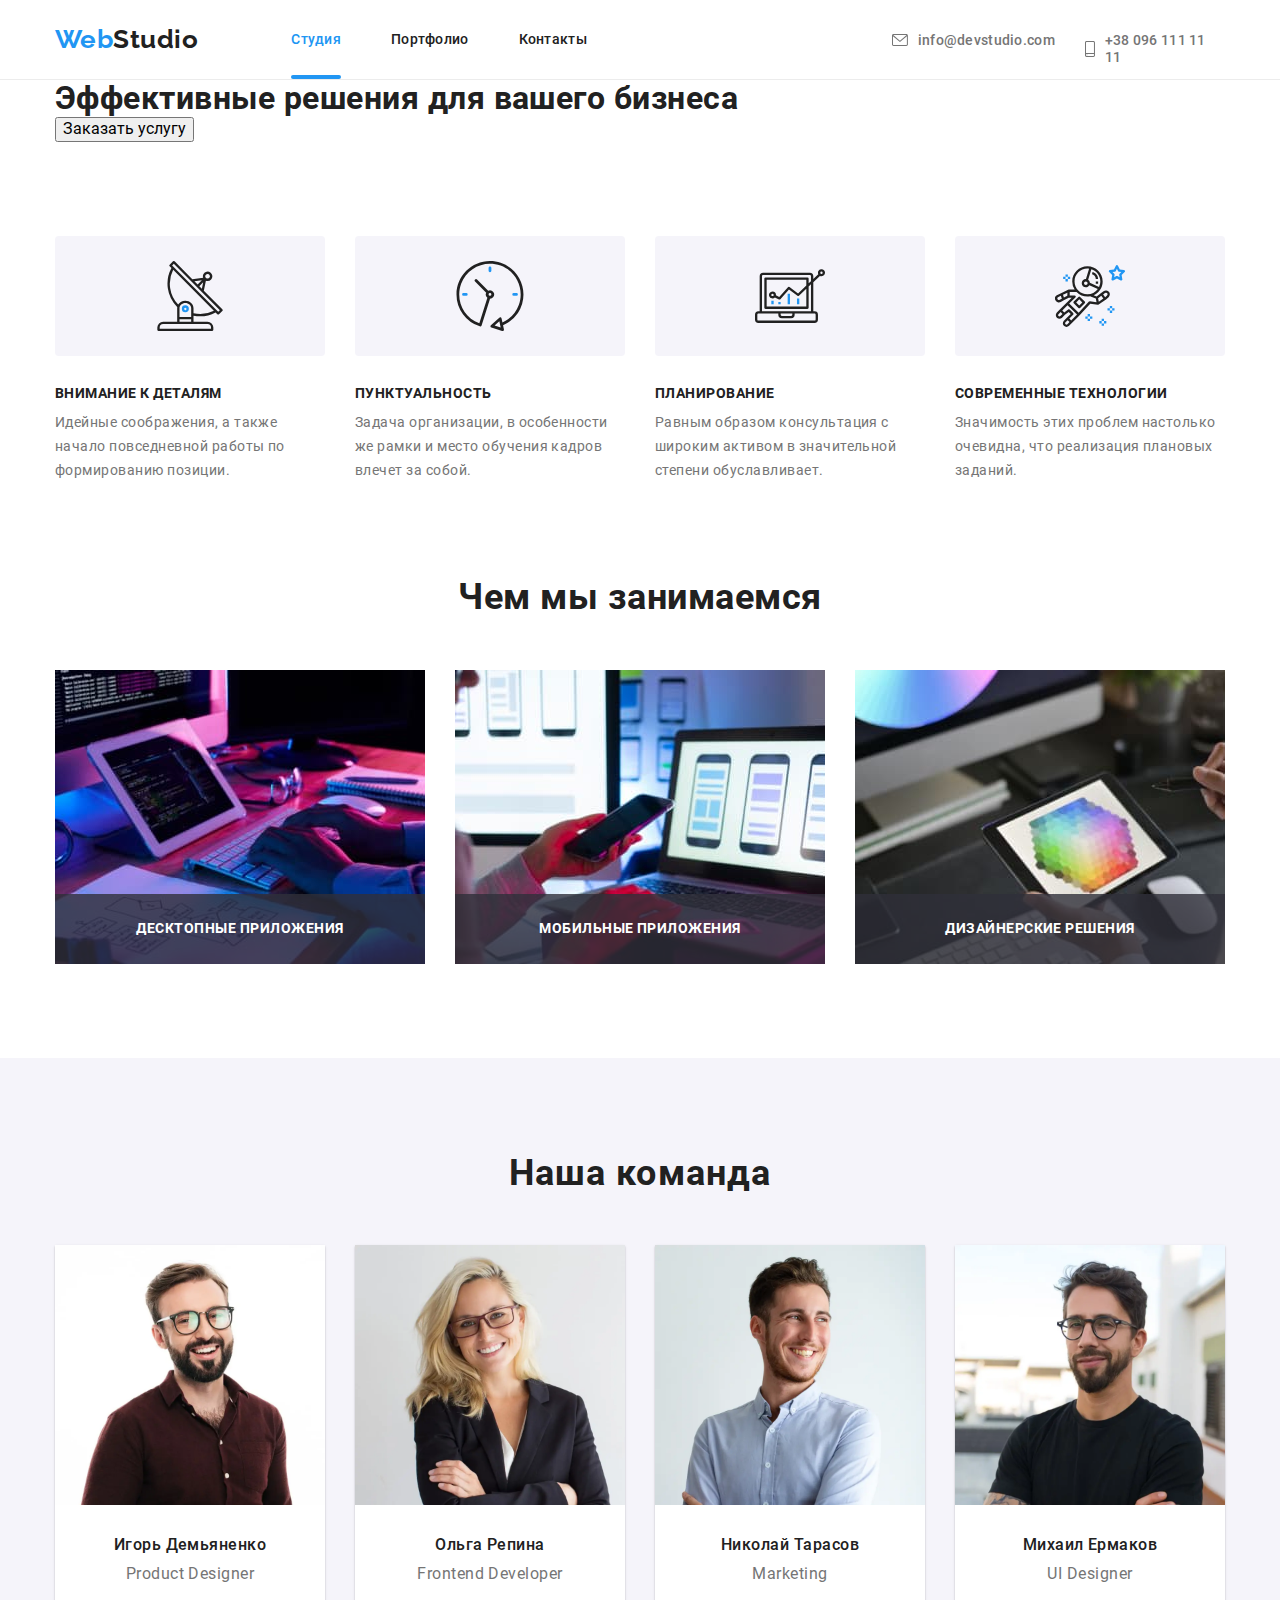
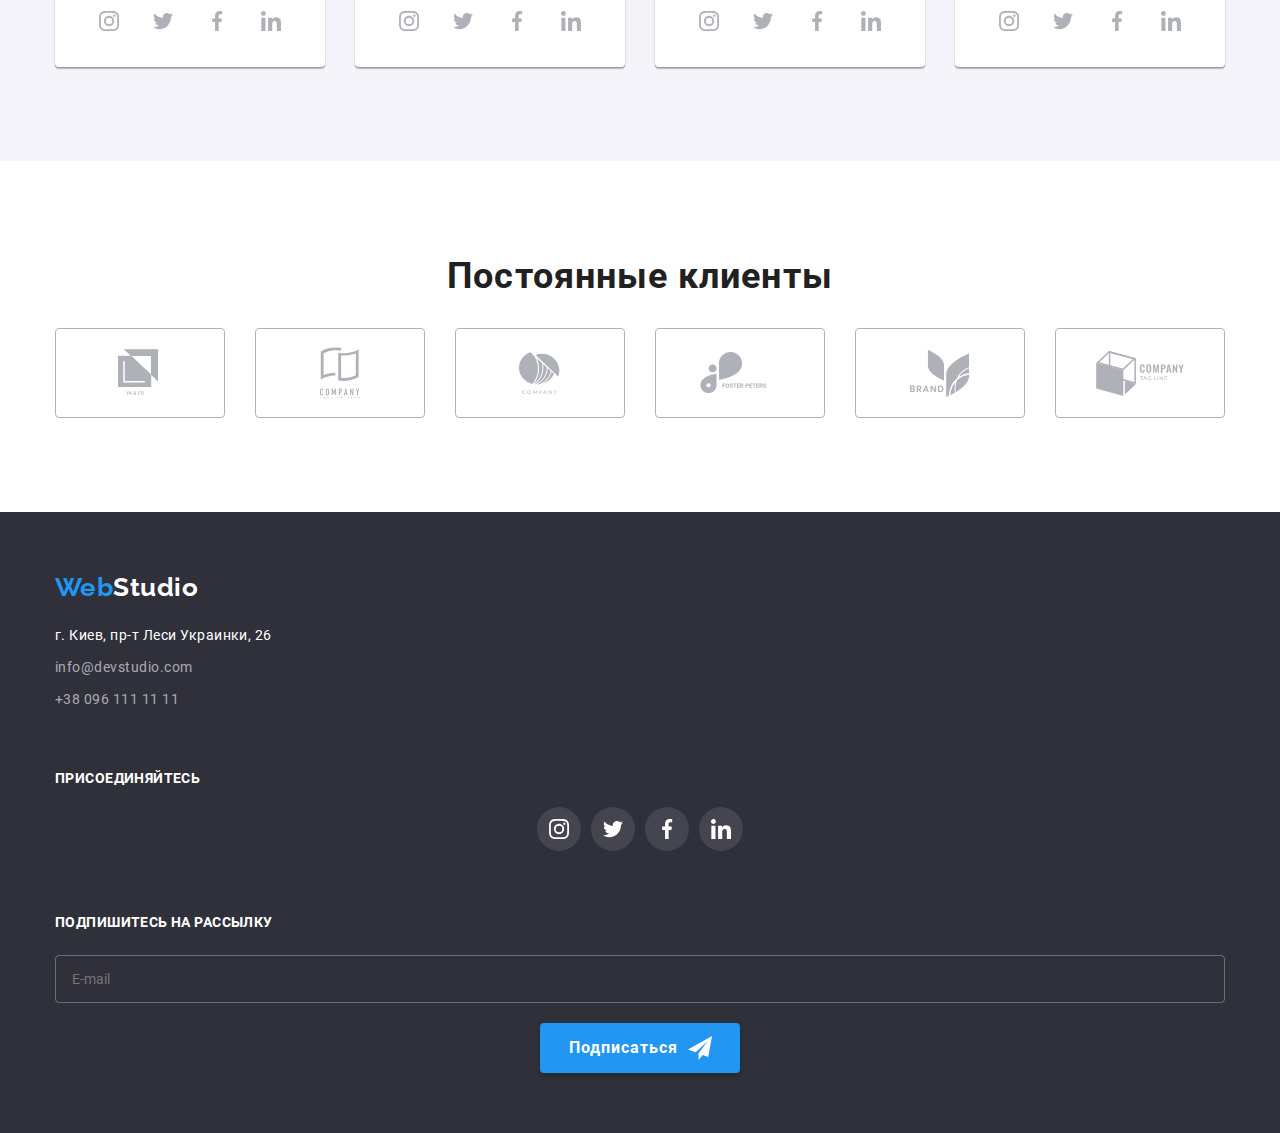
==== commit a2fa6cd5: "footer mobile" ====
--- a/index.html
+++ b/index.html
@@ -481,54 +481,57 @@
 
     <footer class="footer">
         <div class="container footer__container">
-            <div class="footer__contacts">
-                <nav>
-                    <!--Ссылка на главную страницу сайта-->
-                    <a class="logo logo__footer" href="">
-                        <span class="logo__accent">Web</span>Studio
-                    </a>
-                </nav>
-                <ul class="footer__list">
-                    <li class="footer__item">
-                        <address class="address">г. Киев, пр-т Леси Украинки, 26</address>
-                    </li>
-                    <li class="footer__item"><a class="addressbox" href="mailto:info@devstudio.com">info@devstudio.com</a></li>
-                    <li class="footer__item"><a class="addressbox" href="tel:+380961111111">+38 096 111 11 11</a></li>
-                </ul>
-            </div>
-            <div class="join">
-                <p class="join__title">присоединяйтесь</p>
-                <ul class="join__list">
-                    <li class="join__item">
-                        <a class="join__link" href="">
-                            <svg class="join__icon">
-                                <use href="./images/svg/sprite.svg#icon-instagram"></use>
-                            </svg>
+            <div class="footer__contacts-tab">
+                <div class="footer__contacts">
+                    <nav>
+                        <!--Ссылка на главную страницу сайта-->
+                        <a class="logo logo__footer" href="">
+                            <span class="logo__accent">Web</span>Studio
                         </a>
-                    </li>
-                    <li class="join__item">
-                        <a class="join__link" href="">
-                            <svg class="join__icon">
-                                <use href="./images/svg/sprite.svg#icon-twitter"></use>
-                            </svg>
-                        </a>
-                    </li>
-                    <li class="join__item">
-                        <a class="join__link" href="">
-                            <svg class="join__icon">
-                                <use href="./images/svg/sprite.svg#icon-facebook"></use>
-                            </svg>
-                        </a>
-                    </li>
-                    <li class="join__item">
-                        <a class="join__link" href="">
-                            <svg class="join__icon">
-                                <use href="./images/svg/sprite.svg#icon-linkedin"></use>
-                            </svg>
-                        </a>
-                    </li>
-                </ul>
-            </div>
+                    </nav>
+                    <ul class="footer__list">
+                        <li class="footer__item">
+                            <address class="address">г. Киев, пр-т Леси Украинки, 26</address>
+                        </li>
+                        <li class="footer__item"><a class="addressbox" href="mailto:info@devstudio.com">info@devstudio.com</a></li>
+                        <li class="footer__item"><a class="addressbox" href="tel:+380961111111">+38 096 111 11 11</a></li>
+                    </ul>
+                </div>
+                <div class="join">
+                    <p class="join__title">присоединяйтесь</p>
+                    <ul class="join__list">
+                        <li class="join__item">
+                            <a class="join__link" href="">
+                                <svg class="join__icon">
+                                    <use href="./images/svg/sprite.svg#icon-instagram"></use>
+                                </svg>
+                            </a>
+                        </li>
+                        <li class="join__item">
+                            <a class="join__link" href="">
+                                <svg class="join__icon">
+                                    <use href="./images/svg/sprite.svg#icon-twitter"></use>
+                                </svg>
+                            </a>
+                        </li>
+                        <li class="join__item">
+                            <a class="join__link" href="">
+                                <svg class="join__icon">
+                                    <use href="./images/svg/sprite.svg#icon-facebook"></use>
+                                </svg>
+                            </a>
+                        </li>
+                        <li class="join__item">
+                            <a class="join__link" href="">
+                                <svg class="join__icon">
+                                    <use href="./images/svg/sprite.svg#icon-linkedin"></use>
+                                </svg>
+                            </a>
+                        </li>
+                    </ul>
+                </div>
+            </div>
+            
             <div class="subscribe">
                 <form>
                     <label class="subscribe__label">Подпишитесь на рассылку</label>
--- a/css/main.min.css
+++ b/css/main.min.css
@@ -1,2 +1,2 @@
-/*! normalize.css v8.0.1 | MIT License | github.com/necolas/normalize.css */html{line-height:1.15;-webkit-text-size-adjust:100%}body{margin:0}main{display:block}h1{font-size:2em;margin:0.67em 0}hr{-webkit-box-sizing:content-box;box-sizing:content-box;height:0;overflow:visible}pre{font-family:monospace, monospace;font-size:1em}a{background-color:transparent}abbr[title]{border-bottom:none;text-decoration:underline;-webkit-text-decoration:underline dotted;text-decoration:underline dotted}b,strong{font-weight:bolder}code,kbd,samp{font-family:monospace, monospace;font-size:1em}small{font-size:80%}sub,sup{font-size:75%;line-height:0;position:relative;vertical-align:baseline}sub{bottom:-0.25em}sup{top:-0.5em}img{border-style:none}button,input,optgroup,select,textarea{font-family:inherit;font-size:100%;line-height:1.15;margin:0}button,input{overflow:visible}button,select{text-transform:none}[type='button'],[type='reset'],[type='submit'],button{-webkit-appearance:button}[type='button']::-moz-focus-inner,[type='reset']::-moz-focus-inner,[type='submit']::-moz-focus-inner,button::-moz-focus-inner{border-style:none;padding:0}[type='button']:-moz-focusring,[type='reset']:-moz-focusring,[type='submit']:-moz-focusring,button:-moz-focusring{outline:1px dotted ButtonText}fieldset{padding:0.35em 0.75em 0.625em}legend{-webkit-box-sizing:border-box;box-sizing:border-box;color:inherit;display:table;max-width:100%;padding:0;white-space:normal}progress{vertical-align:baseline}textarea{overflow:auto}[type='checkbox'],[type='radio']{-webkit-box-sizing:border-box;box-sizing:border-box;padding:0}[type='number']::-webkit-inner-spin-button,[type='number']::-webkit-outer-spin-button{height:auto}[type='search']{-webkit-appearance:textfield;outline-offset:-2px}[type='search']::-webkit-search-decoration{-webkit-appearance:none}::-webkit-file-upload-button{-webkit-appearance:button;font:inherit}details{display:block}summary{display:list-item}template{display:none}[hidden]{display:none}@font-face{font-family:'Roboto';font-style:normal;font-weight:400;src:url("../fonts/roboto-v20-latin_cyrillic-regular.eot");src:local(""),url("../fonts/roboto-v20-latin_cyrillic-regular.eot?#iefix") format("embedded-opentype"),url("../fonts/roboto-v20-latin_cyrillic-regular.woff2") format("woff2"),url("../fonts/roboto-v20-latin_cyrillic-regular.woff") format("woff"),url("../fonts/roboto-v20-latin_cyrillic-regular.ttf") format("truetype"),url("../fonts/roboto-v20-latin_cyrillic-regular.svg#Roboto") format("svg")}@font-face{font-family:'Roboto';font-style:normal;font-weight:500;src:url("../fonts/roboto-v20-latin_cyrillic-500.eot");src:local(""),url("../fonts/roboto-v20-latin_cyrillic-500.eot?#iefix") format("embedded-opentype"),url("../fonts/roboto-v20-latin_cyrillic-500.woff2") format("woff2"),url("../fonts/roboto-v20-latin_cyrillic-500.woff") format("woff"),url("../fonts/roboto-v20-latin_cyrillic-500.ttf") format("truetype"),url("../fonts/roboto-v20-latin_cyrillic-500.svg#Roboto") format("svg")}@font-face{font-family:'Roboto';font-style:normal;font-weight:700;src:url("../fonts/roboto-v20-latin_cyrillic-700.eot");src:local(""),url("../fonts/roboto-v20-latin_cyrillic-700.eot?#iefix") format("embedded-opentype"),url("../fonts/roboto-v20-latin_cyrillic-700.woff2") format("woff2"),url("../fonts/roboto-v20-latin_cyrillic-700.woff") format("woff"),url("../fonts/roboto-v20-latin_cyrillic-700.ttf") format("truetype"),url("../fonts/roboto-v20-latin_cyrillic-700.svg#Roboto") format("svg")}@font-face{font-family:'Roboto';font-style:normal;font-weight:900;src:url("../fonts/roboto-v20-latin_cyrillic-900.eot");src:local(""),url("../fonts/roboto-v20-latin_cyrillic-900.eot?#iefix") format("embedded-opentype"),url("../fonts/roboto-v20-latin_cyrillic-900.woff2") format("woff2"),url("../fonts/roboto-v20-latin_cyrillic-900.woff") format("woff"),url("../fonts/roboto-v20-latin_cyrillic-900.ttf") format("truetype"),url("../fonts/roboto-v20-latin_cyrillic-900.svg#Roboto") format("svg")}@font-face{font-family:'Raleway';font-style:normal;font-weight:700;src:url("../fonts/raleway-v18-latin-700.eot");src:local(""),url("../fonts/raleway-v18-latin-700.eot?#iefix") format("embedded-opentype"),url("../fonts/raleway-v18-latin-700.woff2") format("woff2"),url("../fonts/raleway-v18-latin-700.woff") format("woff"),url("../fonts/raleway-v18-latin-700.ttf") format("truetype"),url("../fonts/raleway-v18-latin-700.svg#Raleway") format("svg")}body{color:#212121;background-color:#fff;font-family:Roboto, sans-serif;font-style:normal;letter-spacing:0.03em}ul{list-style:none;margin:0;padding:0}a{color:#212121;text-decoration:none}h1,h2,h3,p{margin-top:0;margin-bottom:0}img{display:block;max-width:100%;height:auto}textarea{resize:none;padding:0}input{margin:0;padding:0}:active,:hover,:focus{outline-color:#2196f3;outline-offset:0}body.modal-open{overflow:hidden}.agreement__button{color:#fff;background-color:#2196f3;font-weight:700;font-size:16px;line-height:1.9;letter-spacing:0.06em;-webkit-box-shadow:0px 4px 4px rgba(0,0,0,0.15);box-shadow:0px 4px 4px rgba(0,0,0,0.15);border-style:none;border-radius:4px;outline-color:#fff;cursor:pointer}.container{padding-left:15px;padding-right:15px;margin-left:auto;margin-right:auto}@media screen and (min-width: 480px){.container{width:480px}}@media screen and (min-width: 768px){.container{width:768px}}@media screen and (min-width: 1200px){.container{width:1200px}}.logo{font-family:Raleway, sans-serif;font-weight:700;font-size:24px;line-height:1.2}@media screen and (min-width: 1200px){.logo{font-size:26px}}.logo__accent{color:#2196f3}.header{position:relative;background-color:#fff;border-bottom:1px solid #ececec}.navigation{display:-webkit-box;display:-ms-flexbox;display:flex;-webkit-box-align:center;-ms-flex-align:center;align-items:center}@media screen and (max-width: 767px){.navigation{-webkit-box-pack:justify;-ms-flex-pack:justify;justify-content:space-between;min-height:60px}}.nav__button{position:absolute;top:10px;right:15px;z-index:1;display:-webkit-inline-box;display:-ms-inline-flexbox;display:inline-flex;margin:0;padding:0;border:none;background-color:transparent;-webkit-transition-property:fill;transition-property:fill;-webkit-transition-duration:250ms;transition-duration:250ms;-webkit-transition-timing-function:cubic-bezier(0.4, 0, 0.2, 1);transition-timing-function:cubic-bezier(0.4, 0, 0.2, 1)}.nav__button .close__mob{display:none}.nav__button.is-open .close__mob{display:block}.nav__button.is-open .menu__mob{display:none}.nav__button:hover,.nav__button:focus{fill:#2196f3;outline:none}@media screen and (min-width: 768px){.nav__button{display:none}}.site__nav{display:-webkit-box;display:-ms-flexbox;display:flex}@media screen and (max-width: 767px){.site__nav{display:none;position:absolute;top:0;left:0;width:100%;height:auto;background-color:#fff;padding:48px 40px;-webkit-box-shadow:0px 4px 4px rgba(0,0,0,0.15);box-shadow:0px 4px 4px rgba(0,0,0,0.15)}.site__nav.is-open{display:block}}@media screen and (max-width: 767px){.site-nav__list{margin-bottom:calc(151px + (302 - 151) * ((100vw - 300px) / (480 - 300)))}}@media screen and (min-width: 768px){.site-nav__list{display:-webkit-box;display:-ms-flexbox;display:flex;margin-left:88px;margin-right:84px}}@media screen and (min-width: 1200px){.site-nav__list{margin-left:93px;margin-right:305px}}.site-nav__item{position:relative}@media screen and (max-width: 767px){.site-nav__item:not(:last-child){margin-bottom:calc(16px + (32 - 16) * ((100vw - 300px) / (480 - 300)))}}@media screen and (min-width: 768px){.site-nav__item:not(:last-child){margin-right:50px}}.site-nav__link{display:block;padding-bottom:32px;padding-top:32px;font-weight:500;font-size:14px;line-height:1.1;letter-spacing:0.02em;-webkit-transition-property:color;transition-property:color;-webkit-transition-duration:250ms;transition-duration:250ms;-webkit-transition-timing-function:cubic-bezier(0.4, 0, 0.2, 1);transition-timing-function:cubic-bezier(0.4, 0, 0.2, 1)}@media screen and (max-width: 767px){.site-nav__link{padding-top:16px;padding-bottom:16px;font-size:calc(20px + (40 - 20) * ((100vw - 300px) / (480 - 300)))}}.site-nav__link:hover,.site-nav__link:focus{color:#2196f3;outline:none}.site-nav__link--current{color:#2196f3}@media screen and (min-width: 768px){.site-nav__link--current::after{position:absolute;content:'';display:block;width:100%;height:4px;border-radius:2px;background-color:#2196f3;margin-top:28px}}@media screen and (min-width: 768px){.contacts__mobile{display:none}}.contacts-mobile__item:not(:last-child){margin-bottom:calc(16px + (32 - 16) * ((100vw - 300px) / (480 - 300)))}.contacts-mobile__item:last-child{margin-bottom:64px}.contacts-mobile__link{font-weight:500;font-size:calc(12px + (24 - 12) * ((100vw - 300px) / (480 - 300)));line-height:1.2;letter-spacing:0.02em;color:#757575;-webkit-transition-property:color font-size;transition-property:color font-size;-webkit-transition-duration:250ms;transition-duration:250ms;-webkit-transition-timing-function:cubic-bezier(0.4, 0, 0.2, 1);transition-timing-function:cubic-bezier(0.4, 0, 0.2, 1)}.contacts-mobile__link:hover,.contacts-mobile__link:focus{color:#2196f3;font-size:calc(17px + (34 - 17) * ((100vw - 300px) / (480 - 300)));outline:none}@media screen and (max-width: 767px){.contacts{display:none}}@media screen and (min-width: 768px){.contacts{margin-top:21px}}@media screen and (min-width: 1200px){.contacts{display:-webkit-box;display:-ms-flexbox;display:flex;margin-top:32px}}.contacts__item:not(:last-child){margin-right:30px}@media screen and (max-width: 1199px){.contacts__item:not(:last-child){margin-bottom:10px}}.contacts__icon{margin-right:10px;fill:currentColor}.contacts__link{display:-webkit-box;display:-ms-flexbox;display:flex;-webkit-box-align:center;-ms-flex-align:center;align-items:center;font-weight:500;font-size:12px;line-height:1.2;letter-spacing:0.02em;color:#757575;-webkit-transition-property:color;transition-property:color;-webkit-transition-duration:250ms;transition-duration:250ms;-webkit-transition-timing-function:cubic-bezier(0.4, 0, 0.2, 1);transition-timing-function:cubic-bezier(0.4, 0, 0.2, 1)}@media screen and (min-width: 1200px){.contacts__link{font-size:14px}}.contacts__link:hover,.contacts__link:focus{color:#2196f3;outline:none}.mob-social__list{display:-webkit-box;display:-ms-flexbox;display:flex}@media screen and (min-width: 768px){.mob-social__list{display:none}}.mob-social__item:not(:last-child){padding-right:10px;margin-right:10px;border-right:1px solid rgba(33,33,33,0.2)}.mob-social__link{font-weight:500;font-size:calc(9px + (18 - 9) * ((100vw - 300px) / (480 - 300)));line-height:1.2;letter-spacing:0.02em;color:#757575;-webkit-transition-property:color;transition-property:color;-webkit-transition-duration:250ms;transition-duration:250ms;-webkit-transition-timing-function:cubic-bezier(0.4, 0, 0.2, 1);transition-timing-function:cubic-bezier(0.4, 0, 0.2, 1)}.mob-social__link:hover,.mob-social__link:focus{color:#2196f3;outline:none}.benefit{padding-top:60px;padding-bottom:60px;background-color:#fff}@media screen and (min-width: 1200px){.benefit{padding-top:94px;padding-bottom:94px}}.benefit__title--hidden{position:absolute;clip:rect(0 0 0 0);width:1px;height:1px;margin:-1px}@media screen and (min-width: 768px){.benefit__list{display:-webkit-box;display:-ms-flexbox;display:flex;-ms-flex-wrap:wrap;flex-wrap:wrap}}@media screen and (max-width: 767px){.benefit__item:not(:last-child){margin-bottom:30px}}@media screen and (min-width: 768px) and (max-width: 1199px){.benefit__item{-ms-flex-preferred-size:calc((100% - 30px) / 2);flex-basis:calc((100% - 30px) / 2)}.benefit__item:nth-child(2n+1){margin-right:30px}.benefit__item:nth-child(-n+2){margin-bottom:30px}}@media screen and (min-width: 1200px){.benefit__item{-ms-flex-preferred-size:calc((100% - 90px) / 4);flex-basis:calc((100% - 90px) / 4)}.benefit__item:not(:last-child){margin-right:30px}}.benefit__item::before{display:block;content:'';height:120px;background-color:#f5f4fa;background-position:50% 50%;background-repeat:no-repeat;border-radius:4px;margin-bottom:30px}.antenna::before{background-image:url(../images/svg/antenna.svg);background-size:70px}.clock::before{background-image:url(../images/svg/clock.svg);background-size:70px}.diagram::before{background-image:url(../images/svg/diagram.svg);background-size:70px}.astronaut::before{background-image:url(../images/svg/astronaut.svg);background-size:70px}.benefit__name{font-weight:700;font-size:14px;line-height:1.1;text-transform:uppercase;margin-bottom:10px}@media screen and (max-width: 767px){.benefit__name{text-align:center}}.benefit__essence{color:#757575;font-size:14px;line-height:1.7}.activity{padding-bottom:94px}@media not screen and (min-width: 1200px){.activity{display:none}}.activity__title{font-weight:700;font-size:36px;line-height:1.2;text-align:center;margin-top:0;margin-bottom:50px}.activity__list{display:-webkit-box;display:-ms-flexbox;display:flex}.activity__item{position:relative;width:calc((100%-60px) / 3);margin-right:30px}.activity__item:nth-child(3n){margin-right:0}.activity__label{position:absolute;bottom:27px;left:0;width:100%;font-weight:700;font-size:14px;line-height:1.1;text-align:center;text-transform:uppercase;color:#fff}.activity__overlay::before{position:absolute;content:'';bottom:0;left:0;width:100%;height:70px;background-color:rgba(47,48,58,0.8)}.team{padding-top:60px;padding-bottom:60px;background-color:#f5f4fa}@media screen and (min-width: 1200px){.team{padding-top:94px;padding-bottom:94px}}.team__title{font-weight:700;font-size:28px;line-height:1.2;text-align:center;letter-spacing:0.03em;color:#212121;margin-bottom:30px}@media screen and (min-width: 1200px){.team__title{font-size:36px;margin-bottom:50px}}@media screen and (min-width: 768px){.team__list{display:-webkit-box;display:-ms-flexbox;display:flex;-ms-flex-wrap:wrap;flex-wrap:wrap}}.team__item{-webkit-box-shadow:0px 1px 3px rgba(0,0,0,0.12),0px 1px 1px rgba(0,0,0,0.14),0px 2px 1px rgba(0,0,0,0.2);box-shadow:0px 1px 3px rgba(0,0,0,0.12),0px 1px 1px rgba(0,0,0,0.14),0px 2px 1px rgba(0,0,0,0.2);border-radius:0px 0px 4px 4px;background-color:#fff}@media screen and (max-width: 767px){.team__item:not(:last-child){margin-bottom:30px}}@media screen and (min-width: 768px) and (max-width: 1199px){.team__item{-ms-flex-preferred-size:calc((100% - 30px) / 2);flex-basis:calc((100% - 30px) / 2)}.team__item:nth-child(2n+1){margin-right:30px}.team__item:nth-child(-n+2){margin-bottom:30px}}@media screen and (min-width: 1200px){.team__item{-ms-flex-preferred-size:calc((100% - 90px) / 4);flex-basis:calc((100% - 90px) / 4)}.team__item:not(:last-child){margin-right:30px}}.team__photo{width:450px;margin-bottom:30px}@media screen and (min-width: 768px){.team__photo{width:354px}}@media screen and (min-width: 1200px){.team__photo{width:270px}}.team__name{font-weight:500;font-size:16px;line-height:1.2;margin-bottom:10px;text-align:center}.team__position{color:#757575;font-size:16px;line-height:1.2;text-align:center;margin-bottom:16px}.team__social-list{display:-webkit-box;display:-ms-flexbox;display:flex;padding-bottom:24px;-webkit-box-align:center;-ms-flex-align:center;align-items:center;-webkit-box-pack:center;-ms-flex-pack:center;justify-content:center}.team__social-item:not(:last-child){margin-right:10px}.team__social-link{display:-webkit-inline-box;display:-ms-inline-flexbox;display:inline-flex;-webkit-box-align:center;-ms-flex-align:center;align-items:center;-webkit-box-pack:center;-ms-flex-pack:center;justify-content:center;width:44px;height:44px;border:none;border-radius:50%;fill:#afb1b8;-webkit-transition-property:color background-color;transition-property:color background-color;-webkit-transition-duration:250ms;transition-duration:250ms;-webkit-transition-timing-function:cubic-bezier(0.4, 0, 0.2, 1);transition-timing-function:cubic-bezier(0.4, 0, 0.2, 1)}.team__social-link:not(:last-child){margin-right:10px}.team__social-icon{width:20px;height:20px}.team__social-link:hover,.team__social-link:focus{background-color:#2196f3;fill:#fff;outline:none}.clients{padding-top:60px;padding-bottom:60px}@media screen and (min-width: 1200px){.clients{padding-top:94px;padding-bottom:94px}}.clients__title{font-weight:700;font-size:28px;line-height:1.2;text-align:center;letter-spacing:0.03em;margin-bottom:30px}@media screen and (min-width: 1200px){.clients__title{font-size:36px}}.clients__list{display:-webkit-box;display:-ms-flexbox;display:flex;-ms-flex-wrap:wrap;flex-wrap:wrap}.client__item{-ms-flex-preferred-size:calc((100% - 30px) / 2);flex-basis:calc((100% - 30px) / 2)}.client__item:nth-child(2n+1){margin-right:30px}.client__item:nth-child(-n+4){margin-bottom:30px}.clients__link{width:100%;display:-webkit-inline-box;display:-ms-inline-flexbox;display:inline-flex;-webkit-box-align:center;-ms-flex-align:center;align-items:center;-webkit-box-pack:center;-ms-flex-pack:center;justify-content:center;height:90px;border:1px solid #afb1b8;border-radius:4px;fill:#afb1b8;-webkit-transition-property:color border;transition-property:color border;-webkit-transition-duration:250ms;transition-duration:250ms;-webkit-transition-timing-function:cubic-bezier(0.4, 0, 0.2, 1);transition-timing-function:cubic-bezier(0.4, 0, 0.2, 1)}.clients__link:focus,.clients__link:hover{border:1px solid #2196f3;fill:#2196f3;outline:none}.backdrop{z-index:2;position:fixed;top:0;left:0;width:100%;height:100%;padding-top:94px;padding-left:15px;padding-right:15px;overflow-y:scroll;background-color:rgba(0,0,0,0.2);opacity:1;-webkit-transition-property:opacity;transition-property:opacity;-webkit-transition-duration:250ms;transition-duration:250ms;-webkit-transition-timing-function:cubic-bezier(0.4, 0, 0.2, 1);transition-timing-function:cubic-bezier(0.4, 0, 0.2, 1)}.backdrop.is-hidden{opacity:0;pointer-events:none}.backdrop.is-hidden .modal{-webkit-transform:scale(0);transform:scale(0)}.modal{max-width:450px;width:100%;background-color:#fff;-webkit-box-shadow:0px 1px 3px rgba(0,0,0,0.12),0px 1px 1px rgba(0,0,0,0.14),0px 2px 1px rgba(0,0,0,0.2);box-shadow:0px 1px 3px rgba(0,0,0,0.12),0px 1px 1px rgba(0,0,0,0.14),0px 2px 1px rgba(0,0,0,0.2);border-radius:4px;opacity:1;-webkit-transition-property:opacity;transition-property:opacity;-webkit-transition-duration:250ms;transition-duration:250ms;-webkit-transition-timing-function:cubic-bezier(0.4, 0, 0.2, 1);transition-timing-function:cubic-bezier(0.4, 0, 0.2, 1)}@media screen and (min-width: 480px){.modal{position:absolute;right:0;left:0;margin:auto;max-width:450px;width:100%}}@media screen and (min-width: 1200px){.modal{max-width:528px;width:100%}}.modal__close-button{position:absolute;top:101px;right:23px;width:30px;height:30px;border-radius:50%;border:1px solid rgba(0,0,0,0.1);background:#fff;cursor:pointer}.modal__close-button:hover,.modal__close-button:focus{fill:#2196f3;outline:none}@media screen and (min-width: 480px){.modal__close-button{top:8px;right:8px}}.form{padding:40px}.form__title{font-weight:700;font-size:20px;line-height:1.1;text-align:center;margin-bottom:12px}.form__modal{margin-bottom:20px}.input__container{position:relative;display:-webkit-box;display:-ms-flexbox;display:flex;-webkit-box-orient:vertical;-webkit-box-direction:normal;-ms-flex-direction:column;flex-direction:column;margin-bottom:10px}.input__label{margin-bottom:4px;font-size:12px;line-height:1.2;color:#757575}.input__field{width:100%;border:1px solid rgba(33,33,33,0.2);border-radius:4px;padding-top:12px;padding-left:42px;padding-bottom:12px;-webkit-transition-property:border;transition-property:border;-webkit-transition-duration:250ms;transition-duration:250ms;-webkit-transition-timing-function:cubic-bezier(0.4, 0, 0.2, 1);transition-timing-function:cubic-bezier(0.4, 0, 0.2, 1)}.input__field:focus{border:1px solid #2196f3;outline:none}.input__icon{position:absolute;top:34px;left:15px;fill:currentColor;-webkit-transition-property:fill;transition-property:fill;-webkit-transition-duration:250ms;transition-duration:250ms;-webkit-transition-timing-function:cubic-bezier(0.4, 0, 0.2, 1);transition-timing-function:cubic-bezier(0.4, 0, 0.2, 1)}.input__field:focus+.input__icon{fill:#2196f3;outline:none}.input__comment{padding:12px 16px;height:120px}.input__comment::-webkit-input-placeholder{font-size:14px;line-height:1.2;letter-spacing:0.01em;color:rgba(117,117,117,0.5)}.input__comment:-ms-input-placeholder{font-size:14px;line-height:1.2;letter-spacing:0.01em;color:rgba(117,117,117,0.5)}.input__comment::-ms-input-placeholder{font-size:14px;line-height:1.2;letter-spacing:0.01em;color:rgba(117,117,117,0.5)}.input__comment::placeholder{font-size:14px;line-height:1.2;letter-spacing:0.01em;color:rgba(117,117,117,0.5)}@media screen and (min-width: 1200px){.input__comment::-webkit-input-placeholder{font-size:12px}.input__comment:-ms-input-placeholder{font-size:12px}.input__comment::-ms-input-placeholder{font-size:12px}.input__comment::placeholder{font-size:12px}}.agreement{position:relative}.agreement__checkbox{-webkit-appearance:none;-moz-appearance:none;appearance:none;position:absolute}.agreement__label{display:block;font-size:12px;line-height:1.7;color:#757575;margin-left:24px;letter-spacing:0.03em}.agreement__label::before{position:absolute;top:50%;left:0;-webkit-transform:translateY(-50%);transform:translateY(-50%);content:'';display:block;width:16px;height:15px;background-image:url(../images/svg/checkbox.svg);-webkit-transition-property:background-color;transition-property:background-color;-webkit-transition-duration:250ms;transition-duration:250ms;-webkit-transition-timing-function:cubic-bezier(0.4, 0, 0.2, 1);transition-timing-function:cubic-bezier(0.4, 0, 0.2, 1)}.agreement__label:hover::before{background-image:url(../images/svg/checkbox-focus.svg)}.agreement__checkbox:focus+.agreement__label::before{background-image:url(../images/svg/checkbox-focus.svg)}.agreement__checkbox:checked+.agreement__label::before{width:16px;height:16px;border-color:transparent;background-color:#2196f3;background-image:url(../images/svg/check-agreement.svg);background-size:contain;background-origin:border-box;-webkit-transition-property:fill;transition-property:fill;-webkit-transition-duration:250ms;transition-duration:250ms;-webkit-transition-timing-function:cubic-bezier(0.4, 0, 0.2, 1);transition-timing-function:cubic-bezier(0.4, 0, 0.2, 1)}@media screen and (min-width: 1200px){.agreement__label{font-size:14px;margin-left:37px}.agreement__label::before{top:50%;left:12px;-webkit-transform:translateY(-50%);transform:translateY(-50%)}}.agreement__link{-webkit-text-decoration-line:underline;text-decoration-line:underline;color:#2196f3}.agreement__button{padding-top:10px;padding-left:55px;padding-bottom:10px;padding-right:56px;margin-top:30px}.button__container{text-align:center}
+/*! normalize.css v8.0.1 | MIT License | github.com/necolas/normalize.css */html{line-height:1.15;-webkit-text-size-adjust:100%}body{margin:0}main{display:block}h1{font-size:2em;margin:0.67em 0}hr{-webkit-box-sizing:content-box;box-sizing:content-box;height:0;overflow:visible}pre{font-family:monospace, monospace;font-size:1em}a{background-color:transparent}abbr[title]{border-bottom:none;text-decoration:underline;-webkit-text-decoration:underline dotted;text-decoration:underline dotted}b,strong{font-weight:bolder}code,kbd,samp{font-family:monospace, monospace;font-size:1em}small{font-size:80%}sub,sup{font-size:75%;line-height:0;position:relative;vertical-align:baseline}sub{bottom:-0.25em}sup{top:-0.5em}img{border-style:none}button,input,optgroup,select,textarea{font-family:inherit;font-size:100%;line-height:1.15;margin:0}button,input{overflow:visible}button,select{text-transform:none}[type='button'],[type='reset'],[type='submit'],button{-webkit-appearance:button}[type='button']::-moz-focus-inner,[type='reset']::-moz-focus-inner,[type='submit']::-moz-focus-inner,button::-moz-focus-inner{border-style:none;padding:0}[type='button']:-moz-focusring,[type='reset']:-moz-focusring,[type='submit']:-moz-focusring,button:-moz-focusring{outline:1px dotted ButtonText}fieldset{padding:0.35em 0.75em 0.625em}legend{-webkit-box-sizing:border-box;box-sizing:border-box;color:inherit;display:table;max-width:100%;padding:0;white-space:normal}progress{vertical-align:baseline}textarea{overflow:auto}[type='checkbox'],[type='radio']{-webkit-box-sizing:border-box;box-sizing:border-box;padding:0}[type='number']::-webkit-inner-spin-button,[type='number']::-webkit-outer-spin-button{height:auto}[type='search']{-webkit-appearance:textfield;outline-offset:-2px}[type='search']::-webkit-search-decoration{-webkit-appearance:none}::-webkit-file-upload-button{-webkit-appearance:button;font:inherit}details{display:block}summary{display:list-item}template{display:none}[hidden]{display:none}@font-face{font-family:'Roboto';font-style:normal;font-weight:400;src:url("../fonts/roboto-v20-latin_cyrillic-regular.eot");src:local(""),url("../fonts/roboto-v20-latin_cyrillic-regular.eot?#iefix") format("embedded-opentype"),url("../fonts/roboto-v20-latin_cyrillic-regular.woff2") format("woff2"),url("../fonts/roboto-v20-latin_cyrillic-regular.woff") format("woff"),url("../fonts/roboto-v20-latin_cyrillic-regular.ttf") format("truetype"),url("../fonts/roboto-v20-latin_cyrillic-regular.svg#Roboto") format("svg")}@font-face{font-family:'Roboto';font-style:normal;font-weight:500;src:url("../fonts/roboto-v20-latin_cyrillic-500.eot");src:local(""),url("../fonts/roboto-v20-latin_cyrillic-500.eot?#iefix") format("embedded-opentype"),url("../fonts/roboto-v20-latin_cyrillic-500.woff2") format("woff2"),url("../fonts/roboto-v20-latin_cyrillic-500.woff") format("woff"),url("../fonts/roboto-v20-latin_cyrillic-500.ttf") format("truetype"),url("../fonts/roboto-v20-latin_cyrillic-500.svg#Roboto") format("svg")}@font-face{font-family:'Roboto';font-style:normal;font-weight:700;src:url("../fonts/roboto-v20-latin_cyrillic-700.eot");src:local(""),url("../fonts/roboto-v20-latin_cyrillic-700.eot?#iefix") format("embedded-opentype"),url("../fonts/roboto-v20-latin_cyrillic-700.woff2") format("woff2"),url("../fonts/roboto-v20-latin_cyrillic-700.woff") format("woff"),url("../fonts/roboto-v20-latin_cyrillic-700.ttf") format("truetype"),url("../fonts/roboto-v20-latin_cyrillic-700.svg#Roboto") format("svg")}@font-face{font-family:'Roboto';font-style:normal;font-weight:900;src:url("../fonts/roboto-v20-latin_cyrillic-900.eot");src:local(""),url("../fonts/roboto-v20-latin_cyrillic-900.eot?#iefix") format("embedded-opentype"),url("../fonts/roboto-v20-latin_cyrillic-900.woff2") format("woff2"),url("../fonts/roboto-v20-latin_cyrillic-900.woff") format("woff"),url("../fonts/roboto-v20-latin_cyrillic-900.ttf") format("truetype"),url("../fonts/roboto-v20-latin_cyrillic-900.svg#Roboto") format("svg")}@font-face{font-family:'Raleway';font-style:normal;font-weight:700;src:url("../fonts/raleway-v18-latin-700.eot");src:local(""),url("../fonts/raleway-v18-latin-700.eot?#iefix") format("embedded-opentype"),url("../fonts/raleway-v18-latin-700.woff2") format("woff2"),url("../fonts/raleway-v18-latin-700.woff") format("woff"),url("../fonts/raleway-v18-latin-700.ttf") format("truetype"),url("../fonts/raleway-v18-latin-700.svg#Raleway") format("svg")}body{color:#212121;background-color:#fff;font-family:Roboto, sans-serif;font-style:normal;letter-spacing:0.03em}ul{list-style:none;margin:0;padding:0}a{color:#212121;text-decoration:none}h1,h2,h3,p{margin-top:0;margin-bottom:0}img{display:block;max-width:100%;height:auto}textarea{resize:none;padding:0}input{margin:0;padding:0}:active,:hover,:focus{outline-color:#2196f3;outline-offset:0}body.modal-open{overflow:hidden}.agreement__button{color:#fff;background-color:#2196f3;font-weight:700;font-size:16px;line-height:1.9;letter-spacing:0.06em;-webkit-box-shadow:0px 4px 4px rgba(0,0,0,0.15);box-shadow:0px 4px 4px rgba(0,0,0,0.15);border-style:none;border-radius:4px;outline-color:#fff;cursor:pointer}.container{padding-left:15px;padding-right:15px;margin-left:auto;margin-right:auto}@media screen and (min-width: 480px){.container{width:480px}}@media screen and (min-width: 768px){.container{width:768px}}@media screen and (min-width: 1200px){.container{width:1200px}}.logo{font-family:Raleway, sans-serif;font-weight:700;font-size:24px;line-height:1.2}@media screen and (min-width: 1200px){.logo{font-size:26px}}.logo__accent{color:#2196f3}.header{position:relative;background-color:#fff;border-bottom:1px solid #ececec}.navigation{display:-webkit-box;display:-ms-flexbox;display:flex;-webkit-box-align:center;-ms-flex-align:center;align-items:center}@media screen and (max-width: 767px){.navigation{-webkit-box-pack:justify;-ms-flex-pack:justify;justify-content:space-between;min-height:60px}}.nav__button{position:absolute;top:10px;right:15px;z-index:1;display:-webkit-inline-box;display:-ms-inline-flexbox;display:inline-flex;margin:0;padding:0;border:none;background-color:transparent;-webkit-transition-property:fill;transition-property:fill;-webkit-transition-duration:250ms;transition-duration:250ms;-webkit-transition-timing-function:cubic-bezier(0.4, 0, 0.2, 1);transition-timing-function:cubic-bezier(0.4, 0, 0.2, 1)}.nav__button .close__mob{display:none}.nav__button.is-open .close__mob{display:block}.nav__button.is-open .menu__mob{display:none}.nav__button:hover,.nav__button:focus{fill:#2196f3;outline:none}@media screen and (min-width: 768px){.nav__button{display:none}}.site__nav{display:-webkit-box;display:-ms-flexbox;display:flex}@media screen and (max-width: 767px){.site__nav{display:none;position:absolute;top:0;left:0;width:100%;height:auto;background-color:#fff;padding:48px 40px;-webkit-box-shadow:0px 4px 4px rgba(0,0,0,0.15);box-shadow:0px 4px 4px rgba(0,0,0,0.15)}.site__nav.is-open{display:block}}@media screen and (max-width: 767px){.site-nav__list{margin-bottom:calc(151px + (302 - 151) * ((100vw - 300px) / (480 - 300)))}}@media screen and (min-width: 768px){.site-nav__list{display:-webkit-box;display:-ms-flexbox;display:flex;margin-left:88px;margin-right:84px}}@media screen and (min-width: 1200px){.site-nav__list{margin-left:93px;margin-right:305px}}.site-nav__item{position:relative}@media screen and (max-width: 767px){.site-nav__item:not(:last-child){margin-bottom:calc(16px + (32 - 16) * ((100vw - 300px) / (480 - 300)))}}@media screen and (min-width: 768px){.site-nav__item:not(:last-child){margin-right:50px}}.site-nav__link{display:block;padding-bottom:32px;padding-top:32px;font-weight:500;font-size:14px;line-height:1.1;letter-spacing:0.02em;-webkit-transition-property:color;transition-property:color;-webkit-transition-duration:250ms;transition-duration:250ms;-webkit-transition-timing-function:cubic-bezier(0.4, 0, 0.2, 1);transition-timing-function:cubic-bezier(0.4, 0, 0.2, 1)}@media screen and (max-width: 767px){.site-nav__link{padding-top:16px;padding-bottom:16px;font-size:calc(20px + (40 - 20) * ((100vw - 300px) / (480 - 300)))}}.site-nav__link:hover,.site-nav__link:focus{color:#2196f3;outline:none}.site-nav__link--current{color:#2196f3}@media screen and (min-width: 768px){.site-nav__link--current::after{position:absolute;content:'';display:block;width:100%;height:4px;border-radius:2px;background-color:#2196f3;margin-top:28px}}@media screen and (min-width: 768px){.contacts__mobile{display:none}}.contacts-mobile__item:not(:last-child){margin-bottom:calc(16px + (32 - 16) * ((100vw - 300px) / (480 - 300)))}.contacts-mobile__item:last-child{margin-bottom:64px}.contacts-mobile__link{font-weight:500;font-size:calc(12px + (24 - 12) * ((100vw - 300px) / (480 - 300)));line-height:1.2;letter-spacing:0.02em;color:#757575;-webkit-transition-property:color font-size;transition-property:color font-size;-webkit-transition-duration:250ms;transition-duration:250ms;-webkit-transition-timing-function:cubic-bezier(0.4, 0, 0.2, 1);transition-timing-function:cubic-bezier(0.4, 0, 0.2, 1)}.contacts-mobile__link:hover,.contacts-mobile__link:focus{color:#2196f3;font-size:calc(17px + (34 - 17) * ((100vw - 300px) / (480 - 300)));outline:none}@media screen and (max-width: 767px){.contacts{display:none}}@media screen and (min-width: 768px){.contacts{margin-top:21px}}@media screen and (min-width: 1200px){.contacts{display:-webkit-box;display:-ms-flexbox;display:flex;margin-top:32px}}.contacts__item:not(:last-child){margin-right:30px}@media screen and (max-width: 1199px){.contacts__item:not(:last-child){margin-bottom:10px}}.contacts__icon{margin-right:10px;fill:currentColor}.contacts__link{display:-webkit-box;display:-ms-flexbox;display:flex;-webkit-box-align:center;-ms-flex-align:center;align-items:center;font-weight:500;font-size:12px;line-height:1.2;letter-spacing:0.02em;color:#757575;-webkit-transition-property:color;transition-property:color;-webkit-transition-duration:250ms;transition-duration:250ms;-webkit-transition-timing-function:cubic-bezier(0.4, 0, 0.2, 1);transition-timing-function:cubic-bezier(0.4, 0, 0.2, 1)}@media screen and (min-width: 1200px){.contacts__link{font-size:14px}}.contacts__link:hover,.contacts__link:focus{color:#2196f3;outline:none}.mob-social__list{display:-webkit-box;display:-ms-flexbox;display:flex}@media screen and (min-width: 768px){.mob-social__list{display:none}}.mob-social__item:not(:last-child){padding-right:10px;margin-right:10px;border-right:1px solid rgba(33,33,33,0.2)}.mob-social__link{font-weight:500;font-size:calc(9px + (18 - 9) * ((100vw - 300px) / (480 - 300)));line-height:1.2;letter-spacing:0.02em;color:#757575;-webkit-transition-property:color;transition-property:color;-webkit-transition-duration:250ms;transition-duration:250ms;-webkit-transition-timing-function:cubic-bezier(0.4, 0, 0.2, 1);transition-timing-function:cubic-bezier(0.4, 0, 0.2, 1)}.mob-social__link:hover,.mob-social__link:focus{color:#2196f3;outline:none}.benefit{padding-top:60px;padding-bottom:60px;background-color:#fff}@media screen and (min-width: 1200px){.benefit{padding-top:94px;padding-bottom:94px}}.benefit__title--hidden{position:absolute;clip:rect(0 0 0 0);width:1px;height:1px;margin:-1px}@media screen and (min-width: 768px){.benefit__list{display:-webkit-box;display:-ms-flexbox;display:flex;-ms-flex-wrap:wrap;flex-wrap:wrap}}@media screen and (max-width: 767px){.benefit__item:not(:last-child){margin-bottom:30px}}@media screen and (min-width: 768px) and (max-width: 1199px){.benefit__item{-ms-flex-preferred-size:calc((100% - 30px) / 2);flex-basis:calc((100% - 30px) / 2)}.benefit__item:nth-child(2n+1){margin-right:30px}.benefit__item:nth-child(-n+2){margin-bottom:30px}}@media screen and (min-width: 1200px){.benefit__item{-ms-flex-preferred-size:calc((100% - 90px) / 4);flex-basis:calc((100% - 90px) / 4)}.benefit__item:not(:last-child){margin-right:30px}}.benefit__item::before{display:block;content:'';height:120px;background-color:#f5f4fa;background-position:50% 50%;background-repeat:no-repeat;border-radius:4px;margin-bottom:30px}.antenna::before{background-image:url(../images/svg/antenna.svg);background-size:70px}.clock::before{background-image:url(../images/svg/clock.svg);background-size:70px}.diagram::before{background-image:url(../images/svg/diagram.svg);background-size:70px}.astronaut::before{background-image:url(../images/svg/astronaut.svg);background-size:70px}.benefit__name{font-weight:700;font-size:14px;line-height:1.1;text-transform:uppercase;margin-bottom:10px}@media screen and (max-width: 767px){.benefit__name{text-align:center}}.benefit__essence{color:#757575;font-size:14px;line-height:1.7}.activity{padding-bottom:94px}@media not screen and (min-width: 1200px){.activity{display:none}}.activity__title{font-weight:700;font-size:36px;line-height:1.2;text-align:center;margin-top:0;margin-bottom:50px}.activity__list{display:-webkit-box;display:-ms-flexbox;display:flex}.activity__item{position:relative;width:calc((100%-60px) / 3);margin-right:30px}.activity__item:nth-child(3n){margin-right:0}.activity__label{position:absolute;bottom:27px;left:0;width:100%;font-weight:700;font-size:14px;line-height:1.1;text-align:center;text-transform:uppercase;color:#fff}.activity__overlay::before{position:absolute;content:'';bottom:0;left:0;width:100%;height:70px;background-color:rgba(47,48,58,0.8)}.team{padding-top:60px;padding-bottom:60px;background-color:#f5f4fa}@media screen and (min-width: 1200px){.team{padding-top:94px;padding-bottom:94px}}.team__title{font-weight:700;font-size:28px;line-height:1.2;text-align:center;letter-spacing:0.03em;color:#212121;margin-bottom:30px}@media screen and (min-width: 1200px){.team__title{font-size:36px;margin-bottom:50px}}@media screen and (min-width: 768px){.team__list{display:-webkit-box;display:-ms-flexbox;display:flex;-ms-flex-wrap:wrap;flex-wrap:wrap}}.team__item{-webkit-box-shadow:0px 1px 3px rgba(0,0,0,0.12),0px 1px 1px rgba(0,0,0,0.14),0px 2px 1px rgba(0,0,0,0.2);box-shadow:0px 1px 3px rgba(0,0,0,0.12),0px 1px 1px rgba(0,0,0,0.14),0px 2px 1px rgba(0,0,0,0.2);border-radius:0px 0px 4px 4px;background-color:#fff}@media screen and (max-width: 767px){.team__item:not(:last-child){margin-bottom:30px}}@media screen and (min-width: 768px) and (max-width: 1199px){.team__item{-ms-flex-preferred-size:calc((100% - 30px) / 2);flex-basis:calc((100% - 30px) / 2)}.team__item:nth-child(2n+1){margin-right:30px}.team__item:nth-child(-n+2){margin-bottom:30px}}@media screen and (min-width: 1200px){.team__item{-ms-flex-preferred-size:calc((100% - 90px) / 4);flex-basis:calc((100% - 90px) / 4)}.team__item:not(:last-child){margin-right:30px}}.team__photo{width:450px;margin-bottom:30px}@media screen and (min-width: 768px){.team__photo{width:354px}}@media screen and (min-width: 1200px){.team__photo{width:270px}}.team__name{font-weight:500;font-size:16px;line-height:1.2;margin-bottom:10px;text-align:center}.team__position{color:#757575;font-size:16px;line-height:1.2;text-align:center;margin-bottom:16px}.team__social-list{display:-webkit-box;display:-ms-flexbox;display:flex;padding-bottom:24px;-webkit-box-align:center;-ms-flex-align:center;align-items:center;-webkit-box-pack:center;-ms-flex-pack:center;justify-content:center}.team__social-item:not(:last-child){margin-right:10px}.team__social-link{display:-webkit-inline-box;display:-ms-inline-flexbox;display:inline-flex;-webkit-box-align:center;-ms-flex-align:center;align-items:center;-webkit-box-pack:center;-ms-flex-pack:center;justify-content:center;width:44px;height:44px;border:none;border-radius:50%;fill:#afb1b8;-webkit-transition-property:color background-color;transition-property:color background-color;-webkit-transition-duration:250ms;transition-duration:250ms;-webkit-transition-timing-function:cubic-bezier(0.4, 0, 0.2, 1);transition-timing-function:cubic-bezier(0.4, 0, 0.2, 1)}.team__social-link:not(:last-child){margin-right:10px}.team__social-icon{width:20px;height:20px}.team__social-link:hover,.team__social-link:focus{background-color:#2196f3;fill:#fff;outline:none}.clients{padding-top:60px;padding-bottom:60px}@media screen and (min-width: 1200px){.clients{padding-top:94px;padding-bottom:94px}}.clients__title{font-weight:700;font-size:28px;line-height:1.2;text-align:center;letter-spacing:0.03em;margin-bottom:30px}@media screen and (min-width: 1200px){.clients__title{font-size:36px}}.clients__list{display:-webkit-box;display:-ms-flexbox;display:flex;-ms-flex-wrap:wrap;flex-wrap:wrap}@media screen and (max-width: 767px){.client__item{-ms-flex-preferred-size:calc((100% - 30px) / 2);flex-basis:calc((100% - 30px) / 2)}.client__item:nth-child(2n+1){margin-right:30px}.client__item:nth-child(-n+4){margin-bottom:30px}}@media screen and (min-width: 768px) and (max-width: 1199px){.client__item{-ms-flex-preferred-size:calc((100% - 60px) / 3);flex-basis:calc((100% - 60px) / 3)}.client__item:nth-child(-n+3){margin-bottom:30px}.client__item:not(:nth-child(1n+6)):not(:nth-child(3)){margin-right:30px}}@media screen and (min-width: 1200px){.client__item{-ms-flex-preferred-size:calc((100% - 150px) / 6);flex-basis:calc((100% - 150px) / 6);margin-bottom:0}.client__item:not(:last-child){margin-right:30px}}.clients__link{width:100%;display:-webkit-inline-box;display:-ms-inline-flexbox;display:inline-flex;-webkit-box-align:center;-ms-flex-align:center;align-items:center;-webkit-box-pack:center;-ms-flex-pack:center;justify-content:center;height:90px;border:1px solid #afb1b8;border-radius:4px;fill:#afb1b8;-webkit-transition-property:color border;transition-property:color border;-webkit-transition-duration:250ms;transition-duration:250ms;-webkit-transition-timing-function:cubic-bezier(0.4, 0, 0.2, 1);transition-timing-function:cubic-bezier(0.4, 0, 0.2, 1)}.clients__link:focus,.clients__link:hover{border:1px solid #2196f3;fill:#2196f3;outline:none}.footer{background-color:#2f303a;color:#fff;font-size:14px;line-height:1.7;padding-top:60px;padding-bottom:60px}@media screen and (max-width: 767px){.footer{text-align:center}}.footer__contacts{margin-bottom:60px}.logo__footer{color:#fff}.footer__list{margin-top:20px}.footer__item:not(:last-child){margin-bottom:8px}.address{font-style:normal}.addressbox{color:rgba(255,255,255,0.6)}.join__title{font-weight:700;font-size:14px;line-height:1.1;letter-spacing:0.03em;text-transform:uppercase;margin-bottom:20px}.join__list{display:-webkit-box;display:-ms-flexbox;display:flex;-webkit-box-pack:center;-ms-flex-pack:center;justify-content:center}.join__item:not(:last-child){margin-right:10px}.join__link{display:-webkit-inline-box;display:-ms-inline-flexbox;display:inline-flex;-webkit-box-align:center;-ms-flex-align:center;align-items:center;-webkit-box-pack:center;-ms-flex-pack:center;justify-content:center;width:44px;height:44px;border:none;border-radius:50%;fill:#fff;background-color:rgba(255,255,255,0.1);-webkit-transition-property:background-color;transition-property:background-color;-webkit-transition-duration:250ms;transition-duration:250ms;-webkit-transition-timing-function:cubic-bezier(0.4, 0, 0.2, 1);transition-timing-function:cubic-bezier(0.4, 0, 0.2, 1)}.join__icon{width:20px;height:20px}.join__link:hover,.join__link:focus{background-color:#2196f3;outline:none}.subscribe{margin-top:60px}.subscribe__label{font-weight:700;font-size:14px;line-height:1.1;letter-spacing:0.03em;text-transform:uppercase}.subscribe__button-form{margin-top:20px}.subscribe__input{display:block;border:1px solid rgba(255,255,255,0.3);-webkit-box-sizing:border-box;box-sizing:border-box;border-radius:4px;background-color:var(--accent-bgc);color:var(--bgc-accent-text-color);font-size:14px;padding:15px 16px;width:100%;margin-bottom:20px;-webkit-transition-property:border-color;transition-property:border-color;-webkit-transition-duration:250ms;transition-duration:250ms;-webkit-transition-timing-function:cubic-bezier(0.4, 0, 0.2, 1);transition-timing-function:cubic-bezier(0.4, 0, 0.2, 1)}.subscribe__input:focus,.subscribe__input:hover{outline:none;border-color:#2196f3}.subscribe__button{display:-webkit-box;display:-ms-flexbox;display:flex;-webkit-box-pack:end;-ms-flex-pack:end;justify-content:flex-end;-webkit-box-align:center;-ms-flex-align:center;align-items:center;background-color:#2196f3;-webkit-box-shadow:0px 4px 4px rgba(0,0,0,0.15);box-shadow:0px 4px 4px rgba(0,0,0,0.15);border-radius:4px;border:0;padding:10px 28px 10px 29px;font-weight:700;font-size:16px;line-height:1.9;letter-spacing:0.06em;color:#fff;cursor:pointer;outline-color:#fff;margin:0 auto}.subscribe__icon{margin-left:10px;fill:#fff}.backdrop{z-index:2;position:fixed;top:0;left:0;width:100%;height:100%;padding-top:94px;padding-left:15px;padding-right:15px;overflow-y:scroll;background-color:rgba(0,0,0,0.2);opacity:1;-webkit-transition-property:opacity;transition-property:opacity;-webkit-transition-duration:250ms;transition-duration:250ms;-webkit-transition-timing-function:cubic-bezier(0.4, 0, 0.2, 1);transition-timing-function:cubic-bezier(0.4, 0, 0.2, 1)}.backdrop.is-hidden{opacity:0;pointer-events:none}.backdrop.is-hidden .modal{-webkit-transform:scale(0);transform:scale(0)}.modal{max-width:450px;width:100%;background-color:#fff;-webkit-box-shadow:0px 1px 3px rgba(0,0,0,0.12),0px 1px 1px rgba(0,0,0,0.14),0px 2px 1px rgba(0,0,0,0.2);box-shadow:0px 1px 3px rgba(0,0,0,0.12),0px 1px 1px rgba(0,0,0,0.14),0px 2px 1px rgba(0,0,0,0.2);border-radius:4px;opacity:1;-webkit-transition-property:opacity;transition-property:opacity;-webkit-transition-duration:250ms;transition-duration:250ms;-webkit-transition-timing-function:cubic-bezier(0.4, 0, 0.2, 1);transition-timing-function:cubic-bezier(0.4, 0, 0.2, 1)}@media screen and (min-width: 480px){.modal{position:absolute;right:0;left:0;margin:auto;max-width:450px;width:100%}}@media screen and (min-width: 1200px){.modal{max-width:528px;width:100%}}.modal__close-button{position:absolute;top:101px;right:23px;width:30px;height:30px;border-radius:50%;border:1px solid rgba(0,0,0,0.1);background:#fff;cursor:pointer}.modal__close-button:hover,.modal__close-button:focus{fill:#2196f3;outline:none}@media screen and (min-width: 480px){.modal__close-button{top:8px;right:8px}}.form{padding:40px}.form__title{font-weight:700;font-size:20px;line-height:1.1;text-align:center;margin-bottom:12px}.form__modal{margin-bottom:20px}.input__container{position:relative;display:-webkit-box;display:-ms-flexbox;display:flex;-webkit-box-orient:vertical;-webkit-box-direction:normal;-ms-flex-direction:column;flex-direction:column;margin-bottom:10px}.input__label{margin-bottom:4px;font-size:12px;line-height:1.2;color:#757575}.input__field{width:100%;border:1px solid rgba(33,33,33,0.2);border-radius:4px;padding-top:12px;padding-left:42px;padding-bottom:12px;-webkit-transition-property:border;transition-property:border;-webkit-transition-duration:250ms;transition-duration:250ms;-webkit-transition-timing-function:cubic-bezier(0.4, 0, 0.2, 1);transition-timing-function:cubic-bezier(0.4, 0, 0.2, 1)}.input__field:focus{border:1px solid #2196f3;outline:none}.input__icon{position:absolute;top:34px;left:15px;fill:currentColor;-webkit-transition-property:fill;transition-property:fill;-webkit-transition-duration:250ms;transition-duration:250ms;-webkit-transition-timing-function:cubic-bezier(0.4, 0, 0.2, 1);transition-timing-function:cubic-bezier(0.4, 0, 0.2, 1)}.input__field:focus+.input__icon{fill:#2196f3;outline:none}.input__comment{padding:12px 16px;height:120px}.input__comment::-webkit-input-placeholder{font-size:14px;line-height:1.2;letter-spacing:0.01em;color:rgba(117,117,117,0.5)}.input__comment:-ms-input-placeholder{font-size:14px;line-height:1.2;letter-spacing:0.01em;color:rgba(117,117,117,0.5)}.input__comment::-ms-input-placeholder{font-size:14px;line-height:1.2;letter-spacing:0.01em;color:rgba(117,117,117,0.5)}.input__comment::placeholder{font-size:14px;line-height:1.2;letter-spacing:0.01em;color:rgba(117,117,117,0.5)}@media screen and (min-width: 1200px){.input__comment::-webkit-input-placeholder{font-size:12px}.input__comment:-ms-input-placeholder{font-size:12px}.input__comment::-ms-input-placeholder{font-size:12px}.input__comment::placeholder{font-size:12px}}.agreement{position:relative}.agreement__checkbox{-webkit-appearance:none;-moz-appearance:none;appearance:none;position:absolute}.agreement__label{display:block;font-size:12px;line-height:1.7;color:#757575;margin-left:24px;letter-spacing:0.03em}.agreement__label::before{position:absolute;top:50%;left:0;-webkit-transform:translateY(-50%);transform:translateY(-50%);content:'';display:block;width:16px;height:15px;background-image:url(../images/svg/checkbox.svg);-webkit-transition-property:background-color;transition-property:background-color;-webkit-transition-duration:250ms;transition-duration:250ms;-webkit-transition-timing-function:cubic-bezier(0.4, 0, 0.2, 1);transition-timing-function:cubic-bezier(0.4, 0, 0.2, 1)}.agreement__label:hover::before{background-image:url(../images/svg/checkbox-focus.svg)}.agreement__checkbox:focus+.agreement__label::before{background-image:url(../images/svg/checkbox-focus.svg)}.agreement__checkbox:checked+.agreement__label::before{width:16px;height:16px;border-color:transparent;background-color:#2196f3;background-image:url(../images/svg/check-agreement.svg);background-size:contain;background-origin:border-box;-webkit-transition-property:fill;transition-property:fill;-webkit-transition-duration:250ms;transition-duration:250ms;-webkit-transition-timing-function:cubic-bezier(0.4, 0, 0.2, 1);transition-timing-function:cubic-bezier(0.4, 0, 0.2, 1)}@media screen and (min-width: 1200px){.agreement__label{font-size:14px;margin-left:37px}.agreement__label::before{top:50%;left:12px;-webkit-transform:translateY(-50%);transform:translateY(-50%)}}.agreement__link{-webkit-text-decoration-line:underline;text-decoration-line:underline;color:#2196f3}.agreement__button{padding-top:10px;padding-left:55px;padding-bottom:10px;padding-right:56px;margin-top:30px}.button__container{text-align:center}
 /*# sourceMappingURL=main.min.css.map */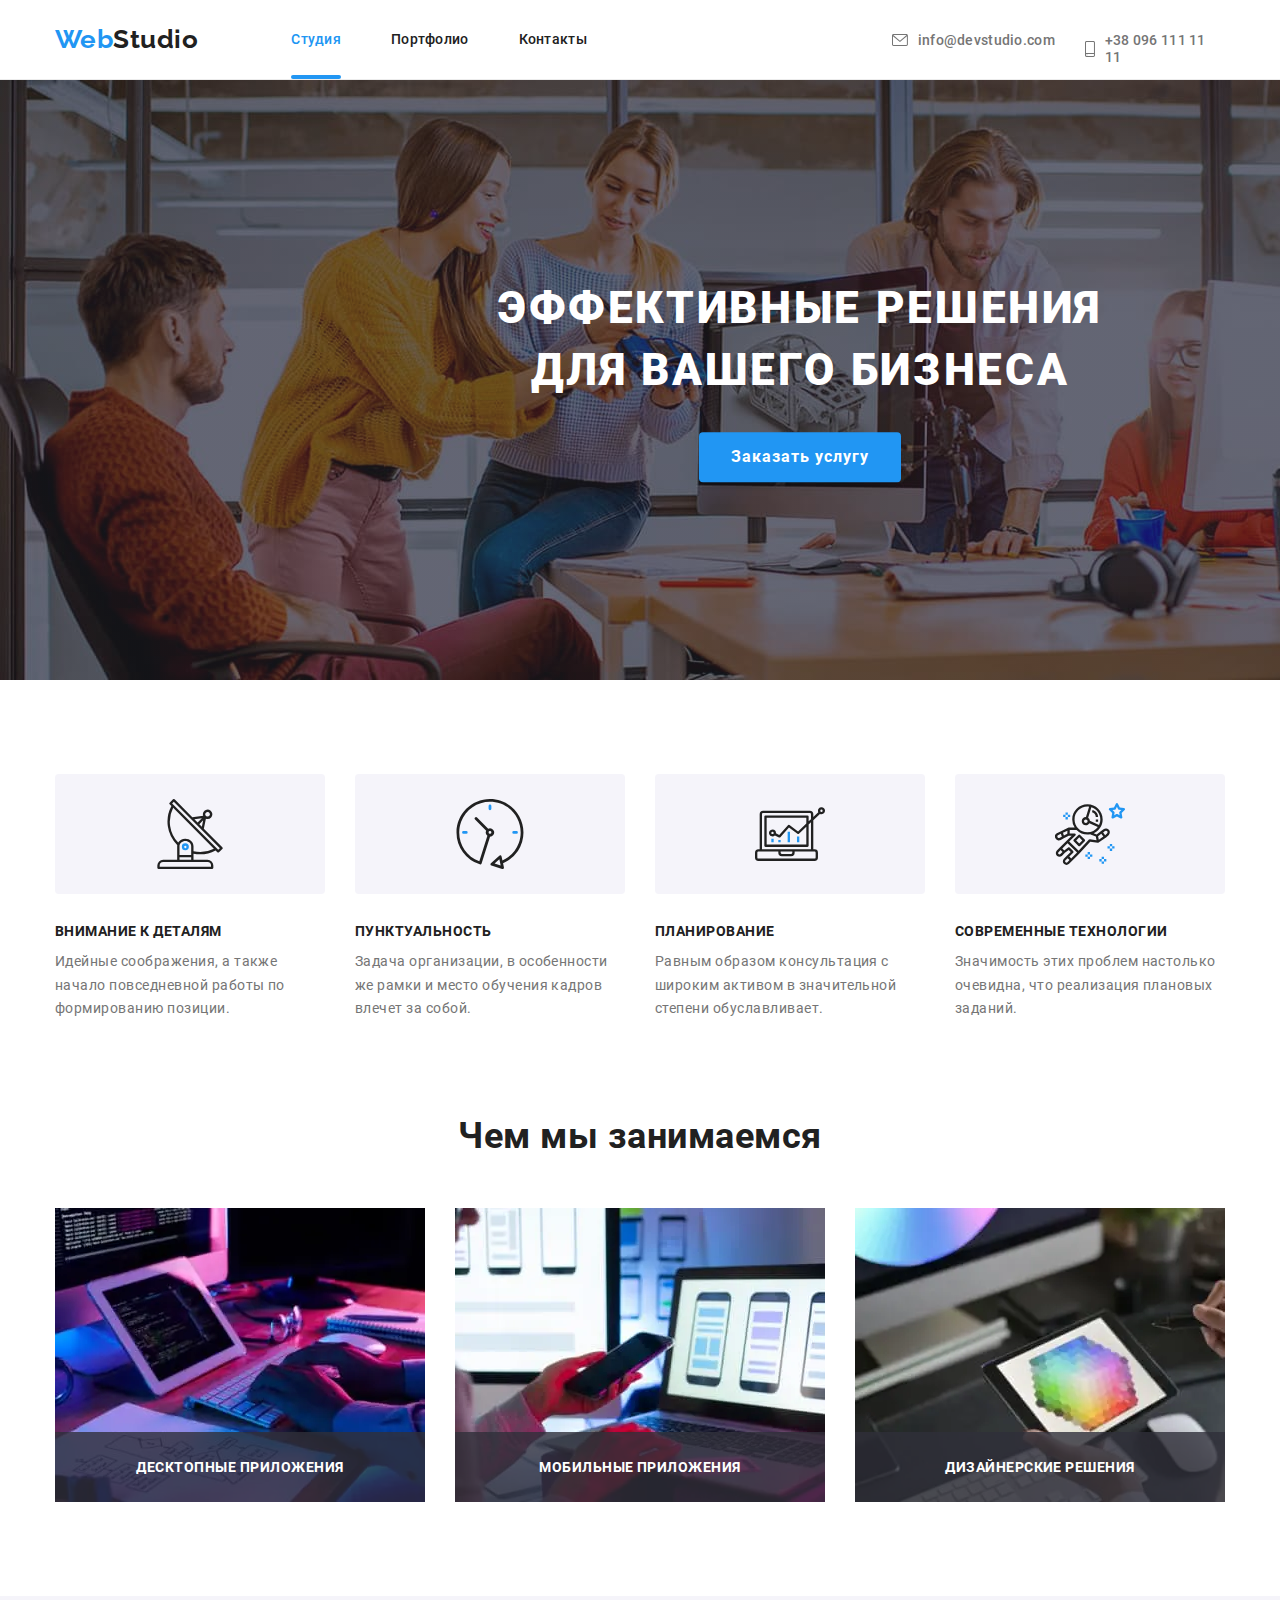
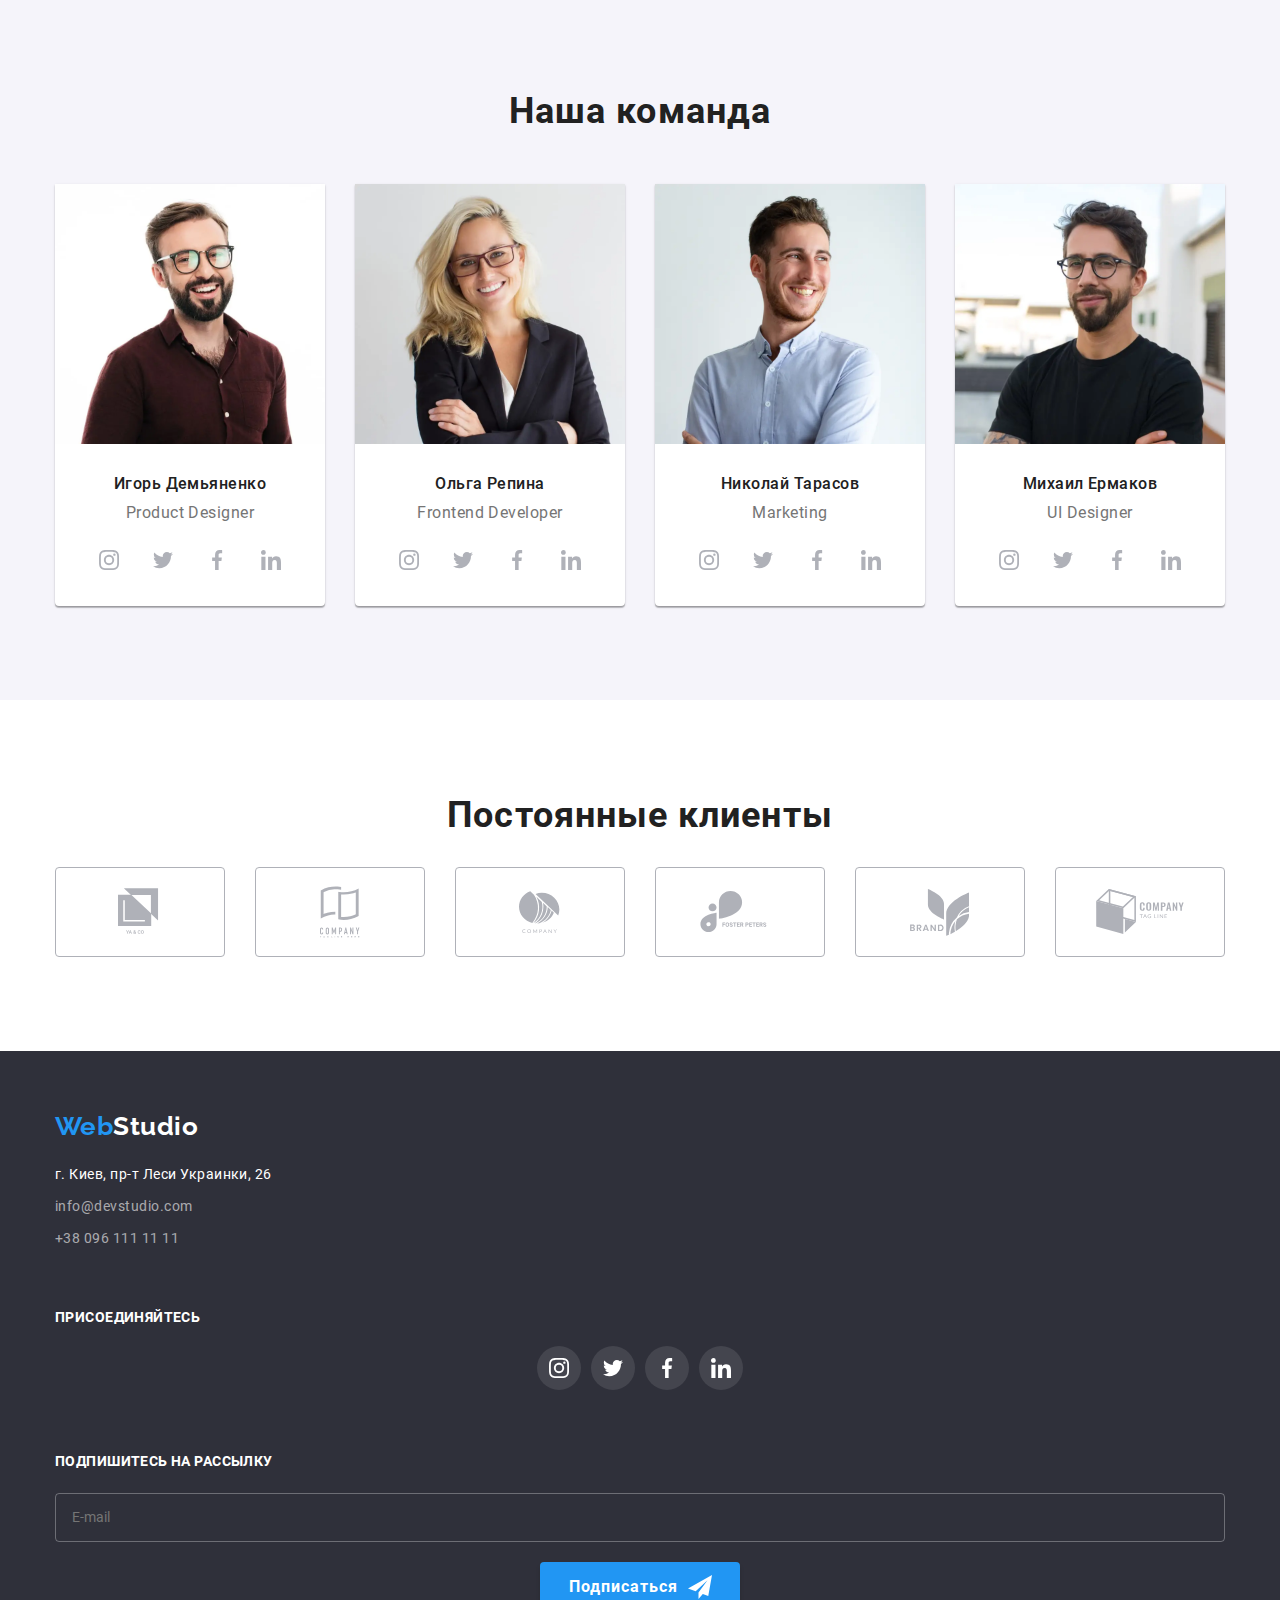
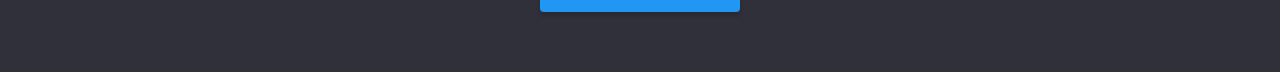
==== commit b4f7c544: "hero section" ====
--- a/index.html
+++ b/index.html
@@ -84,11 +84,11 @@
 
         <section class="hero">
             <div class="hero__overlay hero__picture">
-                <div class="container">
-                    <div class="hero__container">
+                <div class="container hero__container">
+                    <div class="hero__essense">
                         <h1 class="hero__title">Эффективные решения для вашего бизнеса</h1>
+                        <button class="hero__button" type="button" data-modal-open>Заказать услугу</button>
                     </div>
-                    <button class="hero__button" type="button" data-modal-open>Заказать услугу</button>
                 </div>
             </div>
         </section>
@@ -132,11 +132,14 @@
                     <li class="activity__item">
                         <div class="activity__overlay">
                             <img
+                            src="./images/activity/optimisized-jpg/activity__1.jpg" 
                             srcset="
-                            ./images/jpg/activity__1.jpg 1x,
-                            ./images/jpg/activity__1@2x.jpg 2x
+                            ./images/activity/optimisized-webp/activity__1.webp 1x,
+                            ./images/activity/optimisized-webp/activity__1@2x.webp 2x,
+                            ./images/activity/optimisized-webp/activity__1@3x.webp 3x,
+                            ./images/activity/optimisized-jpg/activity__1@2x.jpg 2x,
+                            ./images/activity/optimisized-jpg/activity__1@3x.jpg 3x
                             "
-                            src="./images/jpg/activity__1.jpg" 
                             alt="ПК" 
                             width="370">
                         </div> 
@@ -147,11 +150,16 @@
                     <li class="activity__item">
                         <div class="activity__overlay">
                             <img
+                            src="./images/activity/optimisized-jpg/activity__2.jpg" 
                             srcset="
-                            ./images/jpg/activity__2.jpg 1x,
-                            ./images/jpg/activity__2@2x.jpg 2x
-                            "
-                            src="./images/jpg/activity__2.jpg" alt="Ноутбук" width="370">
+                            ./images/activity/optimisized-webp/activity__2.webp 1x,
+                            ./images/activity/optimisized-webp/activity__2@2x.webp 2x,
+                            ./images/activity/optimisized-webp/activity__2@3x.webp 3x,
+                            ./images/activity/optimisized-jpg/activity__2@2x.jpg 2x,
+                            ./images/activity/optimisized-jpg/activity__2@3x.jpg 3x
+                            " 
+                            alt="Ноутбук" 
+                            width="370">
                         </div>
                         <div class="activity__label">
                             <p>Мобильные приложения</p>
@@ -160,11 +168,15 @@
                     <li class="activity__item">
                         <div class="activity__overlay">
                             <img 
+                            src="./images/activity/optimisized-jpg/activity__3.jpg" 
                             srcset="
-                            ./images/jpg/activity__3.jpg 1x,
-                            ./images/jpg/activity__3@2x.jpg 2x
+                            ./images/activity/optimisized-webp/activity__3.webp 1x,
+                            ./images/activity/optimisized-webp/activity__3@2x.webp 2x,
+                            ./images/activity/optimisized-webp/activity__3@3x.webp 3x,
+                            ./images/activity/optimisized-jpg/activity__3@2x.jpg 2x,
+                            ./images/activity/optimisized-jpg/activity__3@3x.jpg 3x
                             "
-                            src="./images/jpg/activity__3.jpg" alt="Планшет" width="370">
+                            alt="Планшет" width="370">
                         </div>
                         <div class="activity__label">
                             <p>Дизайнерские решения</p>
--- a/css/main.min.css
+++ b/css/main.min.css
@@ -1,2 +1,2 @@
-/*! normalize.css v8.0.1 | MIT License | github.com/necolas/normalize.css */html{line-height:1.15;-webkit-text-size-adjust:100%}body{margin:0}main{display:block}h1{font-size:2em;margin:0.67em 0}hr{-webkit-box-sizing:content-box;box-sizing:content-box;height:0;overflow:visible}pre{font-family:monospace, monospace;font-size:1em}a{background-color:transparent}abbr[title]{border-bottom:none;text-decoration:underline;-webkit-text-decoration:underline dotted;text-decoration:underline dotted}b,strong{font-weight:bolder}code,kbd,samp{font-family:monospace, monospace;font-size:1em}small{font-size:80%}sub,sup{font-size:75%;line-height:0;position:relative;vertical-align:baseline}sub{bottom:-0.25em}sup{top:-0.5em}img{border-style:none}button,input,optgroup,select,textarea{font-family:inherit;font-size:100%;line-height:1.15;margin:0}button,input{overflow:visible}button,select{text-transform:none}[type='button'],[type='reset'],[type='submit'],button{-webkit-appearance:button}[type='button']::-moz-focus-inner,[type='reset']::-moz-focus-inner,[type='submit']::-moz-focus-inner,button::-moz-focus-inner{border-style:none;padding:0}[type='button']:-moz-focusring,[type='reset']:-moz-focusring,[type='submit']:-moz-focusring,button:-moz-focusring{outline:1px dotted ButtonText}fieldset{padding:0.35em 0.75em 0.625em}legend{-webkit-box-sizing:border-box;box-sizing:border-box;color:inherit;display:table;max-width:100%;padding:0;white-space:normal}progress{vertical-align:baseline}textarea{overflow:auto}[type='checkbox'],[type='radio']{-webkit-box-sizing:border-box;box-sizing:border-box;padding:0}[type='number']::-webkit-inner-spin-button,[type='number']::-webkit-outer-spin-button{height:auto}[type='search']{-webkit-appearance:textfield;outline-offset:-2px}[type='search']::-webkit-search-decoration{-webkit-appearance:none}::-webkit-file-upload-button{-webkit-appearance:button;font:inherit}details{display:block}summary{display:list-item}template{display:none}[hidden]{display:none}@font-face{font-family:'Roboto';font-style:normal;font-weight:400;src:url("../fonts/roboto-v20-latin_cyrillic-regular.eot");src:local(""),url("../fonts/roboto-v20-latin_cyrillic-regular.eot?#iefix") format("embedded-opentype"),url("../fonts/roboto-v20-latin_cyrillic-regular.woff2") format("woff2"),url("../fonts/roboto-v20-latin_cyrillic-regular.woff") format("woff"),url("../fonts/roboto-v20-latin_cyrillic-regular.ttf") format("truetype"),url("../fonts/roboto-v20-latin_cyrillic-regular.svg#Roboto") format("svg")}@font-face{font-family:'Roboto';font-style:normal;font-weight:500;src:url("../fonts/roboto-v20-latin_cyrillic-500.eot");src:local(""),url("../fonts/roboto-v20-latin_cyrillic-500.eot?#iefix") format("embedded-opentype"),url("../fonts/roboto-v20-latin_cyrillic-500.woff2") format("woff2"),url("../fonts/roboto-v20-latin_cyrillic-500.woff") format("woff"),url("../fonts/roboto-v20-latin_cyrillic-500.ttf") format("truetype"),url("../fonts/roboto-v20-latin_cyrillic-500.svg#Roboto") format("svg")}@font-face{font-family:'Roboto';font-style:normal;font-weight:700;src:url("../fonts/roboto-v20-latin_cyrillic-700.eot");src:local(""),url("../fonts/roboto-v20-latin_cyrillic-700.eot?#iefix") format("embedded-opentype"),url("../fonts/roboto-v20-latin_cyrillic-700.woff2") format("woff2"),url("../fonts/roboto-v20-latin_cyrillic-700.woff") format("woff"),url("../fonts/roboto-v20-latin_cyrillic-700.ttf") format("truetype"),url("../fonts/roboto-v20-latin_cyrillic-700.svg#Roboto") format("svg")}@font-face{font-family:'Roboto';font-style:normal;font-weight:900;src:url("../fonts/roboto-v20-latin_cyrillic-900.eot");src:local(""),url("../fonts/roboto-v20-latin_cyrillic-900.eot?#iefix") format("embedded-opentype"),url("../fonts/roboto-v20-latin_cyrillic-900.woff2") format("woff2"),url("../fonts/roboto-v20-latin_cyrillic-900.woff") format("woff"),url("../fonts/roboto-v20-latin_cyrillic-900.ttf") format("truetype"),url("../fonts/roboto-v20-latin_cyrillic-900.svg#Roboto") format("svg")}@font-face{font-family:'Raleway';font-style:normal;font-weight:700;src:url("../fonts/raleway-v18-latin-700.eot");src:local(""),url("../fonts/raleway-v18-latin-700.eot?#iefix") format("embedded-opentype"),url("../fonts/raleway-v18-latin-700.woff2") format("woff2"),url("../fonts/raleway-v18-latin-700.woff") format("woff"),url("../fonts/raleway-v18-latin-700.ttf") format("truetype"),url("../fonts/raleway-v18-latin-700.svg#Raleway") format("svg")}body{color:#212121;background-color:#fff;font-family:Roboto, sans-serif;font-style:normal;letter-spacing:0.03em}ul{list-style:none;margin:0;padding:0}a{color:#212121;text-decoration:none}h1,h2,h3,p{margin-top:0;margin-bottom:0}img{display:block;max-width:100%;height:auto}textarea{resize:none;padding:0}input{margin:0;padding:0}:active,:hover,:focus{outline-color:#2196f3;outline-offset:0}body.modal-open{overflow:hidden}.agreement__button{color:#fff;background-color:#2196f3;font-weight:700;font-size:16px;line-height:1.9;letter-spacing:0.06em;-webkit-box-shadow:0px 4px 4px rgba(0,0,0,0.15);box-shadow:0px 4px 4px rgba(0,0,0,0.15);border-style:none;border-radius:4px;outline-color:#fff;cursor:pointer}.container{padding-left:15px;padding-right:15px;margin-left:auto;margin-right:auto}@media screen and (min-width: 480px){.container{width:480px}}@media screen and (min-width: 768px){.container{width:768px}}@media screen and (min-width: 1200px){.container{width:1200px}}.logo{font-family:Raleway, sans-serif;font-weight:700;font-size:24px;line-height:1.2}@media screen and (min-width: 1200px){.logo{font-size:26px}}.logo__accent{color:#2196f3}.header{position:relative;background-color:#fff;border-bottom:1px solid #ececec}.navigation{display:-webkit-box;display:-ms-flexbox;display:flex;-webkit-box-align:center;-ms-flex-align:center;align-items:center}@media screen and (max-width: 767px){.navigation{-webkit-box-pack:justify;-ms-flex-pack:justify;justify-content:space-between;min-height:60px}}.nav__button{position:absolute;top:10px;right:15px;z-index:1;display:-webkit-inline-box;display:-ms-inline-flexbox;display:inline-flex;margin:0;padding:0;border:none;background-color:transparent;-webkit-transition-property:fill;transition-property:fill;-webkit-transition-duration:250ms;transition-duration:250ms;-webkit-transition-timing-function:cubic-bezier(0.4, 0, 0.2, 1);transition-timing-function:cubic-bezier(0.4, 0, 0.2, 1)}.nav__button .close__mob{display:none}.nav__button.is-open .close__mob{display:block}.nav__button.is-open .menu__mob{display:none}.nav__button:hover,.nav__button:focus{fill:#2196f3;outline:none}@media screen and (min-width: 768px){.nav__button{display:none}}.site__nav{display:-webkit-box;display:-ms-flexbox;display:flex}@media screen and (max-width: 767px){.site__nav{display:none;position:absolute;top:0;left:0;width:100%;height:auto;background-color:#fff;padding:48px 40px;-webkit-box-shadow:0px 4px 4px rgba(0,0,0,0.15);box-shadow:0px 4px 4px rgba(0,0,0,0.15)}.site__nav.is-open{display:block}}@media screen and (max-width: 767px){.site-nav__list{margin-bottom:calc(151px + (302 - 151) * ((100vw - 300px) / (480 - 300)))}}@media screen and (min-width: 768px){.site-nav__list{display:-webkit-box;display:-ms-flexbox;display:flex;margin-left:88px;margin-right:84px}}@media screen and (min-width: 1200px){.site-nav__list{margin-left:93px;margin-right:305px}}.site-nav__item{position:relative}@media screen and (max-width: 767px){.site-nav__item:not(:last-child){margin-bottom:calc(16px + (32 - 16) * ((100vw - 300px) / (480 - 300)))}}@media screen and (min-width: 768px){.site-nav__item:not(:last-child){margin-right:50px}}.site-nav__link{display:block;padding-bottom:32px;padding-top:32px;font-weight:500;font-size:14px;line-height:1.1;letter-spacing:0.02em;-webkit-transition-property:color;transition-property:color;-webkit-transition-duration:250ms;transition-duration:250ms;-webkit-transition-timing-function:cubic-bezier(0.4, 0, 0.2, 1);transition-timing-function:cubic-bezier(0.4, 0, 0.2, 1)}@media screen and (max-width: 767px){.site-nav__link{padding-top:16px;padding-bottom:16px;font-size:calc(20px + (40 - 20) * ((100vw - 300px) / (480 - 300)))}}.site-nav__link:hover,.site-nav__link:focus{color:#2196f3;outline:none}.site-nav__link--current{color:#2196f3}@media screen and (min-width: 768px){.site-nav__link--current::after{position:absolute;content:'';display:block;width:100%;height:4px;border-radius:2px;background-color:#2196f3;margin-top:28px}}@media screen and (min-width: 768px){.contacts__mobile{display:none}}.contacts-mobile__item:not(:last-child){margin-bottom:calc(16px + (32 - 16) * ((100vw - 300px) / (480 - 300)))}.contacts-mobile__item:last-child{margin-bottom:64px}.contacts-mobile__link{font-weight:500;font-size:calc(12px + (24 - 12) * ((100vw - 300px) / (480 - 300)));line-height:1.2;letter-spacing:0.02em;color:#757575;-webkit-transition-property:color font-size;transition-property:color font-size;-webkit-transition-duration:250ms;transition-duration:250ms;-webkit-transition-timing-function:cubic-bezier(0.4, 0, 0.2, 1);transition-timing-function:cubic-bezier(0.4, 0, 0.2, 1)}.contacts-mobile__link:hover,.contacts-mobile__link:focus{color:#2196f3;font-size:calc(17px + (34 - 17) * ((100vw - 300px) / (480 - 300)));outline:none}@media screen and (max-width: 767px){.contacts{display:none}}@media screen and (min-width: 768px){.contacts{margin-top:21px}}@media screen and (min-width: 1200px){.contacts{display:-webkit-box;display:-ms-flexbox;display:flex;margin-top:32px}}.contacts__item:not(:last-child){margin-right:30px}@media screen and (max-width: 1199px){.contacts__item:not(:last-child){margin-bottom:10px}}.contacts__icon{margin-right:10px;fill:currentColor}.contacts__link{display:-webkit-box;display:-ms-flexbox;display:flex;-webkit-box-align:center;-ms-flex-align:center;align-items:center;font-weight:500;font-size:12px;line-height:1.2;letter-spacing:0.02em;color:#757575;-webkit-transition-property:color;transition-property:color;-webkit-transition-duration:250ms;transition-duration:250ms;-webkit-transition-timing-function:cubic-bezier(0.4, 0, 0.2, 1);transition-timing-function:cubic-bezier(0.4, 0, 0.2, 1)}@media screen and (min-width: 1200px){.contacts__link{font-size:14px}}.contacts__link:hover,.contacts__link:focus{color:#2196f3;outline:none}.mob-social__list{display:-webkit-box;display:-ms-flexbox;display:flex}@media screen and (min-width: 768px){.mob-social__list{display:none}}.mob-social__item:not(:last-child){padding-right:10px;margin-right:10px;border-right:1px solid rgba(33,33,33,0.2)}.mob-social__link{font-weight:500;font-size:calc(9px + (18 - 9) * ((100vw - 300px) / (480 - 300)));line-height:1.2;letter-spacing:0.02em;color:#757575;-webkit-transition-property:color;transition-property:color;-webkit-transition-duration:250ms;transition-duration:250ms;-webkit-transition-timing-function:cubic-bezier(0.4, 0, 0.2, 1);transition-timing-function:cubic-bezier(0.4, 0, 0.2, 1)}.mob-social__link:hover,.mob-social__link:focus{color:#2196f3;outline:none}.benefit{padding-top:60px;padding-bottom:60px;background-color:#fff}@media screen and (min-width: 1200px){.benefit{padding-top:94px;padding-bottom:94px}}.benefit__title--hidden{position:absolute;clip:rect(0 0 0 0);width:1px;height:1px;margin:-1px}@media screen and (min-width: 768px){.benefit__list{display:-webkit-box;display:-ms-flexbox;display:flex;-ms-flex-wrap:wrap;flex-wrap:wrap}}@media screen and (max-width: 767px){.benefit__item:not(:last-child){margin-bottom:30px}}@media screen and (min-width: 768px) and (max-width: 1199px){.benefit__item{-ms-flex-preferred-size:calc((100% - 30px) / 2);flex-basis:calc((100% - 30px) / 2)}.benefit__item:nth-child(2n+1){margin-right:30px}.benefit__item:nth-child(-n+2){margin-bottom:30px}}@media screen and (min-width: 1200px){.benefit__item{-ms-flex-preferred-size:calc((100% - 90px) / 4);flex-basis:calc((100% - 90px) / 4)}.benefit__item:not(:last-child){margin-right:30px}}.benefit__item::before{display:block;content:'';height:120px;background-color:#f5f4fa;background-position:50% 50%;background-repeat:no-repeat;border-radius:4px;margin-bottom:30px}.antenna::before{background-image:url(../images/svg/antenna.svg);background-size:70px}.clock::before{background-image:url(../images/svg/clock.svg);background-size:70px}.diagram::before{background-image:url(../images/svg/diagram.svg);background-size:70px}.astronaut::before{background-image:url(../images/svg/astronaut.svg);background-size:70px}.benefit__name{font-weight:700;font-size:14px;line-height:1.1;text-transform:uppercase;margin-bottom:10px}@media screen and (max-width: 767px){.benefit__name{text-align:center}}.benefit__essence{color:#757575;font-size:14px;line-height:1.7}.activity{padding-bottom:94px}@media not screen and (min-width: 1200px){.activity{display:none}}.activity__title{font-weight:700;font-size:36px;line-height:1.2;text-align:center;margin-top:0;margin-bottom:50px}.activity__list{display:-webkit-box;display:-ms-flexbox;display:flex}.activity__item{position:relative;width:calc((100%-60px) / 3);margin-right:30px}.activity__item:nth-child(3n){margin-right:0}.activity__label{position:absolute;bottom:27px;left:0;width:100%;font-weight:700;font-size:14px;line-height:1.1;text-align:center;text-transform:uppercase;color:#fff}.activity__overlay::before{position:absolute;content:'';bottom:0;left:0;width:100%;height:70px;background-color:rgba(47,48,58,0.8)}.team{padding-top:60px;padding-bottom:60px;background-color:#f5f4fa}@media screen and (min-width: 1200px){.team{padding-top:94px;padding-bottom:94px}}.team__title{font-weight:700;font-size:28px;line-height:1.2;text-align:center;letter-spacing:0.03em;color:#212121;margin-bottom:30px}@media screen and (min-width: 1200px){.team__title{font-size:36px;margin-bottom:50px}}@media screen and (min-width: 768px){.team__list{display:-webkit-box;display:-ms-flexbox;display:flex;-ms-flex-wrap:wrap;flex-wrap:wrap}}.team__item{-webkit-box-shadow:0px 1px 3px rgba(0,0,0,0.12),0px 1px 1px rgba(0,0,0,0.14),0px 2px 1px rgba(0,0,0,0.2);box-shadow:0px 1px 3px rgba(0,0,0,0.12),0px 1px 1px rgba(0,0,0,0.14),0px 2px 1px rgba(0,0,0,0.2);border-radius:0px 0px 4px 4px;background-color:#fff}@media screen and (max-width: 767px){.team__item:not(:last-child){margin-bottom:30px}}@media screen and (min-width: 768px) and (max-width: 1199px){.team__item{-ms-flex-preferred-size:calc((100% - 30px) / 2);flex-basis:calc((100% - 30px) / 2)}.team__item:nth-child(2n+1){margin-right:30px}.team__item:nth-child(-n+2){margin-bottom:30px}}@media screen and (min-width: 1200px){.team__item{-ms-flex-preferred-size:calc((100% - 90px) / 4);flex-basis:calc((100% - 90px) / 4)}.team__item:not(:last-child){margin-right:30px}}.team__photo{width:450px;margin-bottom:30px}@media screen and (min-width: 768px){.team__photo{width:354px}}@media screen and (min-width: 1200px){.team__photo{width:270px}}.team__name{font-weight:500;font-size:16px;line-height:1.2;margin-bottom:10px;text-align:center}.team__position{color:#757575;font-size:16px;line-height:1.2;text-align:center;margin-bottom:16px}.team__social-list{display:-webkit-box;display:-ms-flexbox;display:flex;padding-bottom:24px;-webkit-box-align:center;-ms-flex-align:center;align-items:center;-webkit-box-pack:center;-ms-flex-pack:center;justify-content:center}.team__social-item:not(:last-child){margin-right:10px}.team__social-link{display:-webkit-inline-box;display:-ms-inline-flexbox;display:inline-flex;-webkit-box-align:center;-ms-flex-align:center;align-items:center;-webkit-box-pack:center;-ms-flex-pack:center;justify-content:center;width:44px;height:44px;border:none;border-radius:50%;fill:#afb1b8;-webkit-transition-property:color background-color;transition-property:color background-color;-webkit-transition-duration:250ms;transition-duration:250ms;-webkit-transition-timing-function:cubic-bezier(0.4, 0, 0.2, 1);transition-timing-function:cubic-bezier(0.4, 0, 0.2, 1)}.team__social-link:not(:last-child){margin-right:10px}.team__social-icon{width:20px;height:20px}.team__social-link:hover,.team__social-link:focus{background-color:#2196f3;fill:#fff;outline:none}.clients{padding-top:60px;padding-bottom:60px}@media screen and (min-width: 1200px){.clients{padding-top:94px;padding-bottom:94px}}.clients__title{font-weight:700;font-size:28px;line-height:1.2;text-align:center;letter-spacing:0.03em;margin-bottom:30px}@media screen and (min-width: 1200px){.clients__title{font-size:36px}}.clients__list{display:-webkit-box;display:-ms-flexbox;display:flex;-ms-flex-wrap:wrap;flex-wrap:wrap}@media screen and (max-width: 767px){.client__item{-ms-flex-preferred-size:calc((100% - 30px) / 2);flex-basis:calc((100% - 30px) / 2)}.client__item:nth-child(2n+1){margin-right:30px}.client__item:nth-child(-n+4){margin-bottom:30px}}@media screen and (min-width: 768px) and (max-width: 1199px){.client__item{-ms-flex-preferred-size:calc((100% - 60px) / 3);flex-basis:calc((100% - 60px) / 3)}.client__item:nth-child(-n+3){margin-bottom:30px}.client__item:not(:nth-child(1n+6)):not(:nth-child(3)){margin-right:30px}}@media screen and (min-width: 1200px){.client__item{-ms-flex-preferred-size:calc((100% - 150px) / 6);flex-basis:calc((100% - 150px) / 6);margin-bottom:0}.client__item:not(:last-child){margin-right:30px}}.clients__link{width:100%;display:-webkit-inline-box;display:-ms-inline-flexbox;display:inline-flex;-webkit-box-align:center;-ms-flex-align:center;align-items:center;-webkit-box-pack:center;-ms-flex-pack:center;justify-content:center;height:90px;border:1px solid #afb1b8;border-radius:4px;fill:#afb1b8;-webkit-transition-property:color border;transition-property:color border;-webkit-transition-duration:250ms;transition-duration:250ms;-webkit-transition-timing-function:cubic-bezier(0.4, 0, 0.2, 1);transition-timing-function:cubic-bezier(0.4, 0, 0.2, 1)}.clients__link:focus,.clients__link:hover{border:1px solid #2196f3;fill:#2196f3;outline:none}.footer{background-color:#2f303a;color:#fff;font-size:14px;line-height:1.7;padding-top:60px;padding-bottom:60px}@media screen and (max-width: 767px){.footer{text-align:center}}.footer__contacts{margin-bottom:60px}.logo__footer{color:#fff}.footer__list{margin-top:20px}.footer__item:not(:last-child){margin-bottom:8px}.address{font-style:normal}.addressbox{color:rgba(255,255,255,0.6)}.join__title{font-weight:700;font-size:14px;line-height:1.1;letter-spacing:0.03em;text-transform:uppercase;margin-bottom:20px}.join__list{display:-webkit-box;display:-ms-flexbox;display:flex;-webkit-box-pack:center;-ms-flex-pack:center;justify-content:center}.join__item:not(:last-child){margin-right:10px}.join__link{display:-webkit-inline-box;display:-ms-inline-flexbox;display:inline-flex;-webkit-box-align:center;-ms-flex-align:center;align-items:center;-webkit-box-pack:center;-ms-flex-pack:center;justify-content:center;width:44px;height:44px;border:none;border-radius:50%;fill:#fff;background-color:rgba(255,255,255,0.1);-webkit-transition-property:background-color;transition-property:background-color;-webkit-transition-duration:250ms;transition-duration:250ms;-webkit-transition-timing-function:cubic-bezier(0.4, 0, 0.2, 1);transition-timing-function:cubic-bezier(0.4, 0, 0.2, 1)}.join__icon{width:20px;height:20px}.join__link:hover,.join__link:focus{background-color:#2196f3;outline:none}.subscribe{margin-top:60px}.subscribe__label{font-weight:700;font-size:14px;line-height:1.1;letter-spacing:0.03em;text-transform:uppercase}.subscribe__button-form{margin-top:20px}.subscribe__input{display:block;border:1px solid rgba(255,255,255,0.3);-webkit-box-sizing:border-box;box-sizing:border-box;border-radius:4px;background-color:var(--accent-bgc);color:var(--bgc-accent-text-color);font-size:14px;padding:15px 16px;width:100%;margin-bottom:20px;-webkit-transition-property:border-color;transition-property:border-color;-webkit-transition-duration:250ms;transition-duration:250ms;-webkit-transition-timing-function:cubic-bezier(0.4, 0, 0.2, 1);transition-timing-function:cubic-bezier(0.4, 0, 0.2, 1)}.subscribe__input:focus,.subscribe__input:hover{outline:none;border-color:#2196f3}.subscribe__button{display:-webkit-box;display:-ms-flexbox;display:flex;-webkit-box-pack:end;-ms-flex-pack:end;justify-content:flex-end;-webkit-box-align:center;-ms-flex-align:center;align-items:center;background-color:#2196f3;-webkit-box-shadow:0px 4px 4px rgba(0,0,0,0.15);box-shadow:0px 4px 4px rgba(0,0,0,0.15);border-radius:4px;border:0;padding:10px 28px 10px 29px;font-weight:700;font-size:16px;line-height:1.9;letter-spacing:0.06em;color:#fff;cursor:pointer;outline-color:#fff;margin:0 auto}.subscribe__icon{margin-left:10px;fill:#fff}.backdrop{z-index:2;position:fixed;top:0;left:0;width:100%;height:100%;padding-top:94px;padding-left:15px;padding-right:15px;overflow-y:scroll;background-color:rgba(0,0,0,0.2);opacity:1;-webkit-transition-property:opacity;transition-property:opacity;-webkit-transition-duration:250ms;transition-duration:250ms;-webkit-transition-timing-function:cubic-bezier(0.4, 0, 0.2, 1);transition-timing-function:cubic-bezier(0.4, 0, 0.2, 1)}.backdrop.is-hidden{opacity:0;pointer-events:none}.backdrop.is-hidden .modal{-webkit-transform:scale(0);transform:scale(0)}.modal{max-width:450px;width:100%;background-color:#fff;-webkit-box-shadow:0px 1px 3px rgba(0,0,0,0.12),0px 1px 1px rgba(0,0,0,0.14),0px 2px 1px rgba(0,0,0,0.2);box-shadow:0px 1px 3px rgba(0,0,0,0.12),0px 1px 1px rgba(0,0,0,0.14),0px 2px 1px rgba(0,0,0,0.2);border-radius:4px;opacity:1;-webkit-transition-property:opacity;transition-property:opacity;-webkit-transition-duration:250ms;transition-duration:250ms;-webkit-transition-timing-function:cubic-bezier(0.4, 0, 0.2, 1);transition-timing-function:cubic-bezier(0.4, 0, 0.2, 1)}@media screen and (min-width: 480px){.modal{position:absolute;right:0;left:0;margin:auto;max-width:450px;width:100%}}@media screen and (min-width: 1200px){.modal{max-width:528px;width:100%}}.modal__close-button{position:absolute;top:101px;right:23px;width:30px;height:30px;border-radius:50%;border:1px solid rgba(0,0,0,0.1);background:#fff;cursor:pointer}.modal__close-button:hover,.modal__close-button:focus{fill:#2196f3;outline:none}@media screen and (min-width: 480px){.modal__close-button{top:8px;right:8px}}.form{padding:40px}.form__title{font-weight:700;font-size:20px;line-height:1.1;text-align:center;margin-bottom:12px}.form__modal{margin-bottom:20px}.input__container{position:relative;display:-webkit-box;display:-ms-flexbox;display:flex;-webkit-box-orient:vertical;-webkit-box-direction:normal;-ms-flex-direction:column;flex-direction:column;margin-bottom:10px}.input__label{margin-bottom:4px;font-size:12px;line-height:1.2;color:#757575}.input__field{width:100%;border:1px solid rgba(33,33,33,0.2);border-radius:4px;padding-top:12px;padding-left:42px;padding-bottom:12px;-webkit-transition-property:border;transition-property:border;-webkit-transition-duration:250ms;transition-duration:250ms;-webkit-transition-timing-function:cubic-bezier(0.4, 0, 0.2, 1);transition-timing-function:cubic-bezier(0.4, 0, 0.2, 1)}.input__field:focus{border:1px solid #2196f3;outline:none}.input__icon{position:absolute;top:34px;left:15px;fill:currentColor;-webkit-transition-property:fill;transition-property:fill;-webkit-transition-duration:250ms;transition-duration:250ms;-webkit-transition-timing-function:cubic-bezier(0.4, 0, 0.2, 1);transition-timing-function:cubic-bezier(0.4, 0, 0.2, 1)}.input__field:focus+.input__icon{fill:#2196f3;outline:none}.input__comment{padding:12px 16px;height:120px}.input__comment::-webkit-input-placeholder{font-size:14px;line-height:1.2;letter-spacing:0.01em;color:rgba(117,117,117,0.5)}.input__comment:-ms-input-placeholder{font-size:14px;line-height:1.2;letter-spacing:0.01em;color:rgba(117,117,117,0.5)}.input__comment::-ms-input-placeholder{font-size:14px;line-height:1.2;letter-spacing:0.01em;color:rgba(117,117,117,0.5)}.input__comment::placeholder{font-size:14px;line-height:1.2;letter-spacing:0.01em;color:rgba(117,117,117,0.5)}@media screen and (min-width: 1200px){.input__comment::-webkit-input-placeholder{font-size:12px}.input__comment:-ms-input-placeholder{font-size:12px}.input__comment::-ms-input-placeholder{font-size:12px}.input__comment::placeholder{font-size:12px}}.agreement{position:relative}.agreement__checkbox{-webkit-appearance:none;-moz-appearance:none;appearance:none;position:absolute}.agreement__label{display:block;font-size:12px;line-height:1.7;color:#757575;margin-left:24px;letter-spacing:0.03em}.agreement__label::before{position:absolute;top:50%;left:0;-webkit-transform:translateY(-50%);transform:translateY(-50%);content:'';display:block;width:16px;height:15px;background-image:url(../images/svg/checkbox.svg);-webkit-transition-property:background-color;transition-property:background-color;-webkit-transition-duration:250ms;transition-duration:250ms;-webkit-transition-timing-function:cubic-bezier(0.4, 0, 0.2, 1);transition-timing-function:cubic-bezier(0.4, 0, 0.2, 1)}.agreement__label:hover::before{background-image:url(../images/svg/checkbox-focus.svg)}.agreement__checkbox:focus+.agreement__label::before{background-image:url(../images/svg/checkbox-focus.svg)}.agreement__checkbox:checked+.agreement__label::before{width:16px;height:16px;border-color:transparent;background-color:#2196f3;background-image:url(../images/svg/check-agreement.svg);background-size:contain;background-origin:border-box;-webkit-transition-property:fill;transition-property:fill;-webkit-transition-duration:250ms;transition-duration:250ms;-webkit-transition-timing-function:cubic-bezier(0.4, 0, 0.2, 1);transition-timing-function:cubic-bezier(0.4, 0, 0.2, 1)}@media screen and (min-width: 1200px){.agreement__label{font-size:14px;margin-left:37px}.agreement__label::before{top:50%;left:12px;-webkit-transform:translateY(-50%);transform:translateY(-50%)}}.agreement__link{-webkit-text-decoration-line:underline;text-decoration-line:underline;color:#2196f3}.agreement__button{padding-top:10px;padding-left:55px;padding-bottom:10px;padding-right:56px;margin-top:30px}.button__container{text-align:center}
+/*! normalize.css v8.0.1 | MIT License | github.com/necolas/normalize.css */html{line-height:1.15;-webkit-text-size-adjust:100%}body{margin:0}main{display:block}h1{font-size:2em;margin:0.67em 0}hr{-webkit-box-sizing:content-box;box-sizing:content-box;height:0;overflow:visible}pre{font-family:monospace, monospace;font-size:1em}a{background-color:transparent}abbr[title]{border-bottom:none;text-decoration:underline;-webkit-text-decoration:underline dotted;text-decoration:underline dotted}b,strong{font-weight:bolder}code,kbd,samp{font-family:monospace, monospace;font-size:1em}small{font-size:80%}sub,sup{font-size:75%;line-height:0;position:relative;vertical-align:baseline}sub{bottom:-0.25em}sup{top:-0.5em}img{border-style:none}button,input,optgroup,select,textarea{font-family:inherit;font-size:100%;line-height:1.15;margin:0}button,input{overflow:visible}button,select{text-transform:none}[type='button'],[type='reset'],[type='submit'],button{-webkit-appearance:button}[type='button']::-moz-focus-inner,[type='reset']::-moz-focus-inner,[type='submit']::-moz-focus-inner,button::-moz-focus-inner{border-style:none;padding:0}[type='button']:-moz-focusring,[type='reset']:-moz-focusring,[type='submit']:-moz-focusring,button:-moz-focusring{outline:1px dotted ButtonText}fieldset{padding:0.35em 0.75em 0.625em}legend{-webkit-box-sizing:border-box;box-sizing:border-box;color:inherit;display:table;max-width:100%;padding:0;white-space:normal}progress{vertical-align:baseline}textarea{overflow:auto}[type='checkbox'],[type='radio']{-webkit-box-sizing:border-box;box-sizing:border-box;padding:0}[type='number']::-webkit-inner-spin-button,[type='number']::-webkit-outer-spin-button{height:auto}[type='search']{-webkit-appearance:textfield;outline-offset:-2px}[type='search']::-webkit-search-decoration{-webkit-appearance:none}::-webkit-file-upload-button{-webkit-appearance:button;font:inherit}details{display:block}summary{display:list-item}template{display:none}[hidden]{display:none}@font-face{font-family:'Roboto';font-style:normal;font-weight:400;src:url("../fonts/roboto-v20-latin_cyrillic-regular.eot");src:local(""),url("../fonts/roboto-v20-latin_cyrillic-regular.eot?#iefix") format("embedded-opentype"),url("../fonts/roboto-v20-latin_cyrillic-regular.woff2") format("woff2"),url("../fonts/roboto-v20-latin_cyrillic-regular.woff") format("woff"),url("../fonts/roboto-v20-latin_cyrillic-regular.ttf") format("truetype"),url("../fonts/roboto-v20-latin_cyrillic-regular.svg#Roboto") format("svg")}@font-face{font-family:'Roboto';font-style:normal;font-weight:500;src:url("../fonts/roboto-v20-latin_cyrillic-500.eot");src:local(""),url("../fonts/roboto-v20-latin_cyrillic-500.eot?#iefix") format("embedded-opentype"),url("../fonts/roboto-v20-latin_cyrillic-500.woff2") format("woff2"),url("../fonts/roboto-v20-latin_cyrillic-500.woff") format("woff"),url("../fonts/roboto-v20-latin_cyrillic-500.ttf") format("truetype"),url("../fonts/roboto-v20-latin_cyrillic-500.svg#Roboto") format("svg")}@font-face{font-family:'Roboto';font-style:normal;font-weight:700;src:url("../fonts/roboto-v20-latin_cyrillic-700.eot");src:local(""),url("../fonts/roboto-v20-latin_cyrillic-700.eot?#iefix") format("embedded-opentype"),url("../fonts/roboto-v20-latin_cyrillic-700.woff2") format("woff2"),url("../fonts/roboto-v20-latin_cyrillic-700.woff") format("woff"),url("../fonts/roboto-v20-latin_cyrillic-700.ttf") format("truetype"),url("../fonts/roboto-v20-latin_cyrillic-700.svg#Roboto") format("svg")}@font-face{font-family:'Roboto';font-style:normal;font-weight:900;src:url("../fonts/roboto-v20-latin_cyrillic-900.eot");src:local(""),url("../fonts/roboto-v20-latin_cyrillic-900.eot?#iefix") format("embedded-opentype"),url("../fonts/roboto-v20-latin_cyrillic-900.woff2") format("woff2"),url("../fonts/roboto-v20-latin_cyrillic-900.woff") format("woff"),url("../fonts/roboto-v20-latin_cyrillic-900.ttf") format("truetype"),url("../fonts/roboto-v20-latin_cyrillic-900.svg#Roboto") format("svg")}@font-face{font-family:'Raleway';font-style:normal;font-weight:700;src:url("../fonts/raleway-v18-latin-700.eot");src:local(""),url("../fonts/raleway-v18-latin-700.eot?#iefix") format("embedded-opentype"),url("../fonts/raleway-v18-latin-700.woff2") format("woff2"),url("../fonts/raleway-v18-latin-700.woff") format("woff"),url("../fonts/raleway-v18-latin-700.ttf") format("truetype"),url("../fonts/raleway-v18-latin-700.svg#Raleway") format("svg")}body{color:#212121;background-color:#fff;font-family:Roboto, sans-serif;font-style:normal;letter-spacing:0.03em}ul{list-style:none;margin:0;padding:0}a{color:#212121;text-decoration:none}h1,h2,h3,p{margin-top:0;margin-bottom:0}img{display:block;max-width:100%;height:auto}textarea{resize:none;padding:0}input{margin:0;padding:0}:active,:hover,:focus{outline-color:#2196f3;outline-offset:0}body.modal-open{overflow:hidden}.hero__button,.agreement__button{color:#fff;background-color:#2196f3;font-weight:700;font-size:16px;line-height:1.9;letter-spacing:0.06em;-webkit-box-shadow:0px 4px 4px rgba(0,0,0,0.15);box-shadow:0px 4px 4px rgba(0,0,0,0.15);border-style:none;border-radius:4px;outline-color:#fff;cursor:pointer}.container{padding-left:15px;padding-right:15px;margin-left:auto;margin-right:auto}@media screen and (min-width: 480px){.container{width:480px}}@media screen and (min-width: 768px){.container{width:768px}}@media screen and (min-width: 1200px){.container{width:1200px}}.logo{font-family:Raleway, sans-serif;font-weight:700;font-size:24px;line-height:1.2}@media screen and (min-width: 1200px){.logo{font-size:26px}}.logo__accent{color:#2196f3}.header{position:relative;background-color:#fff;border-bottom:1px solid #ececec}.navigation{display:-webkit-box;display:-ms-flexbox;display:flex;-webkit-box-align:center;-ms-flex-align:center;align-items:center}@media screen and (max-width: 767px){.navigation{-webkit-box-pack:justify;-ms-flex-pack:justify;justify-content:space-between;min-height:60px}}.nav__button{position:absolute;top:10px;right:15px;z-index:1;display:-webkit-inline-box;display:-ms-inline-flexbox;display:inline-flex;margin:0;padding:0;border:none;background-color:transparent;-webkit-transition-property:fill;transition-property:fill;-webkit-transition-duration:250ms;transition-duration:250ms;-webkit-transition-timing-function:cubic-bezier(0.4, 0, 0.2, 1);transition-timing-function:cubic-bezier(0.4, 0, 0.2, 1)}.nav__button .close__mob{display:none}.nav__button.is-open .close__mob{display:block}.nav__button.is-open .menu__mob{display:none}.nav__button:hover,.nav__button:focus{fill:#2196f3;outline:none}@media screen and (min-width: 768px){.nav__button{display:none}}.site__nav{display:-webkit-box;display:-ms-flexbox;display:flex}@media screen and (max-width: 767px){.site__nav{display:none;position:absolute;top:0;left:0;width:100%;height:auto;background-color:#fff;padding:48px 40px;-webkit-box-shadow:0px 4px 4px rgba(0,0,0,0.15);box-shadow:0px 4px 4px rgba(0,0,0,0.15)}.site__nav.is-open{display:block}}@media screen and (max-width: 767px){.site-nav__list{margin-bottom:calc(151px + (302 - 151) * ((100vw - 300px) / (480 - 300)))}}@media screen and (min-width: 768px){.site-nav__list{display:-webkit-box;display:-ms-flexbox;display:flex;margin-left:88px;margin-right:84px}}@media screen and (min-width: 1200px){.site-nav__list{margin-left:93px;margin-right:305px}}.site-nav__item{position:relative}@media screen and (max-width: 767px){.site-nav__item:not(:last-child){margin-bottom:calc(16px + (32 - 16) * ((100vw - 300px) / (480 - 300)))}}@media screen and (min-width: 768px){.site-nav__item:not(:last-child){margin-right:50px}}.site-nav__link{display:block;padding-bottom:32px;padding-top:32px;font-weight:500;font-size:14px;line-height:1.1;letter-spacing:0.02em;-webkit-transition-property:color;transition-property:color;-webkit-transition-duration:250ms;transition-duration:250ms;-webkit-transition-timing-function:cubic-bezier(0.4, 0, 0.2, 1);transition-timing-function:cubic-bezier(0.4, 0, 0.2, 1)}@media screen and (max-width: 767px){.site-nav__link{padding-top:16px;padding-bottom:16px;font-size:calc(20px + (40 - 20) * ((100vw - 300px) / (480 - 300)))}}.site-nav__link:hover,.site-nav__link:focus{color:#2196f3;outline:none}.site-nav__link--current{color:#2196f3}@media screen and (min-width: 768px){.site-nav__link--current::after{position:absolute;content:'';display:block;width:100%;height:4px;border-radius:2px;background-color:#2196f3;margin-top:28px}}@media screen and (min-width: 768px){.contacts__mobile{display:none}}.contacts-mobile__item:not(:last-child){margin-bottom:calc(16px + (32 - 16) * ((100vw - 300px) / (480 - 300)))}.contacts-mobile__item:last-child{margin-bottom:64px}.contacts-mobile__link{font-weight:500;font-size:calc(12px + (24 - 12) * ((100vw - 300px) / (480 - 300)));line-height:1.2;letter-spacing:0.02em;color:#757575;-webkit-transition-property:color font-size;transition-property:color font-size;-webkit-transition-duration:250ms;transition-duration:250ms;-webkit-transition-timing-function:cubic-bezier(0.4, 0, 0.2, 1);transition-timing-function:cubic-bezier(0.4, 0, 0.2, 1)}.contacts-mobile__link:hover,.contacts-mobile__link:focus{color:#2196f3;font-size:calc(17px + (34 - 17) * ((100vw - 300px) / (480 - 300)));outline:none}@media screen and (max-width: 767px){.contacts{display:none}}@media screen and (min-width: 768px){.contacts{margin-top:21px}}@media screen and (min-width: 1200px){.contacts{display:-webkit-box;display:-ms-flexbox;display:flex;margin-top:32px}}.contacts__item:not(:last-child){margin-right:30px}@media screen and (max-width: 1199px){.contacts__item:not(:last-child){margin-bottom:10px}}.contacts__icon{margin-right:10px;fill:currentColor}.contacts__link{display:-webkit-box;display:-ms-flexbox;display:flex;-webkit-box-align:center;-ms-flex-align:center;align-items:center;font-weight:500;font-size:12px;line-height:1.2;letter-spacing:0.02em;color:#757575;-webkit-transition-property:color;transition-property:color;-webkit-transition-duration:250ms;transition-duration:250ms;-webkit-transition-timing-function:cubic-bezier(0.4, 0, 0.2, 1);transition-timing-function:cubic-bezier(0.4, 0, 0.2, 1)}@media screen and (min-width: 1200px){.contacts__link{font-size:14px}}.contacts__link:hover,.contacts__link:focus{color:#2196f3;outline:none}.mob-social__list{display:-webkit-box;display:-ms-flexbox;display:flex}@media screen and (min-width: 768px){.mob-social__list{display:none}}.mob-social__item:not(:last-child){padding-right:10px;margin-right:10px;border-right:1px solid rgba(33,33,33,0.2)}.mob-social__link{font-weight:500;font-size:calc(9px + (18 - 9) * ((100vw - 300px) / (480 - 300)));line-height:1.2;letter-spacing:0.02em;color:#757575;-webkit-transition-property:color;transition-property:color;-webkit-transition-duration:250ms;transition-duration:250ms;-webkit-transition-timing-function:cubic-bezier(0.4, 0, 0.2, 1);transition-timing-function:cubic-bezier(0.4, 0, 0.2, 1)}.mob-social__link:hover,.mob-social__link:focus{color:#2196f3;outline:none}.hero{background-color:#2f303a}.hero__overlay{margin-left:auto;margin-right:auto;text-align:center;background-repeat:no-repeat;background-position:center;background-size:cover}@media screen and (max-width: 767px){.hero__overlay{width:480px;height:400px;background-image:-webkit-gradient(linear, left top, right top, from(rgba(47,48,58,0.4)), to(rgba(47,48,58,0.4))),url(../../../images/hero-bgimage/optimisized-jpg/hero__mob.jpg);background-image:linear-gradient(to right, rgba(47,48,58,0.4), rgba(47,48,58,0.4)),url(../../../images/hero-bgimage/optimisized-jpg/hero__mob.jpg)}}@media screen and (max-width: 767px) and (min-device-pixel-ratio: 2), screen and (max-width: 767px) and (-webkit-min-device-pixel-ratio: 2), screen and (max-width: 767px) and (min-resolution: 192dpi), screen and (max-width: 767px) and (min-resolution: 2dppx){.hero__overlay{background-image:-webkit-gradient(linear, left top, right top, from(rgba(47,48,58,0.4)), to(rgba(47,48,58,0.4))),url(../../../images/hero-bgimage/optimisized-jpg/hero__mob@2x.jpg);background-image:linear-gradient(to right, rgba(47,48,58,0.4), rgba(47,48,58,0.4)),url(../../../images/hero-bgimage/optimisized-jpg/hero__mob@2x.jpg)}}@media screen and (max-width: 767px) and (min-device-pixel-ratio: 3), screen and (max-width: 767px) and (-webkit-min-device-pixel-ratio: 3), screen and (max-width: 767px) and (min-resolution: 288dpi), screen and (max-width: 767px) and (min-resolution: 3dppx){.hero__overlay{background-image:-webkit-gradient(linear, left top, right top, from(rgba(47,48,58,0.4)), to(rgba(47,48,58,0.4))),url(../../../images/hero-bgimage/optimisized-jpg/hero__mob@3x.jpg);background-image:linear-gradient(to right, rgba(47,48,58,0.4), rgba(47,48,58,0.4)),url(../../../images/hero-bgimage/optimisized-jpg/hero__mob@3x.jpg)}}@media screen and (min-width: 768px){.hero__overlay{width:768px;height:400px;background-image:-webkit-gradient(linear, left top, right top, from(rgba(47,48,58,0.4)), to(rgba(47,48,58,0.4))),url(../../../images/hero-bgimage/optimisized-jpg/hero__tablet.jpg);background-image:linear-gradient(to right, rgba(47,48,58,0.4), rgba(47,48,58,0.4)),url(../../../images/hero-bgimage/optimisized-jpg/hero__tablet.jpg)}}@media screen and (min-width: 768px) and (min-device-pixel-ratio: 2), screen and (min-width: 768px) and (-webkit-min-device-pixel-ratio: 2), screen and (min-width: 768px) and (min-resolution: 192dpi), screen and (min-width: 768px) and (min-resolution: 2dppx){.hero__overlay{background-image:-webkit-gradient(linear, left top, right top, from(rgba(47,48,58,0.4)), to(rgba(47,48,58,0.4))),url(../../../images/hero-bgimage/optimisized-jpg/hero__tablet@2x.jpg);background-image:linear-gradient(to right, rgba(47,48,58,0.4), rgba(47,48,58,0.4)),url(../../../images/hero-bgimage/optimisized-jpg/hero__tablet@2x.jpg)}}@media screen and (min-width: 768px) and (min-device-pixel-ratio: 3), screen and (min-width: 768px) and (-webkit-min-device-pixel-ratio: 3), screen and (min-width: 768px) and (min-resolution: 288dpi), screen and (min-width: 768px) and (min-resolution: 3dppx){.hero__overlay{background-image:-webkit-gradient(linear, left top, right top, from(rgba(47,48,58,0.4)), to(rgba(47,48,58,0.4))),url(../../../images/hero-bgimage/optimisized-jpg/hero__tablet@3x.jpg);background-image:linear-gradient(to right, rgba(47,48,58,0.4), rgba(47,48,58,0.4)),url(../../../images/hero-bgimage/optimisized-jpg/hero__tablet@3x.jpg)}}@media screen and (min-width: 1200px){.hero__overlay{width:1600px;height:600px;background-image:-webkit-gradient(linear, left top, right top, from(rgba(47,48,58,0.4)), to(rgba(47,48,58,0.4))),url(../../../images/hero-bgimage/optimisized-jpg/hero__desktop.jpg);background-image:linear-gradient(to right, rgba(47,48,58,0.4), rgba(47,48,58,0.4)),url(../../../images/hero-bgimage/optimisized-jpg/hero__desktop.jpg)}}@media screen and (min-width: 1200px) and (min-device-pixel-ratio: 2), screen and (min-width: 1200px) and (-webkit-min-device-pixel-ratio: 2), screen and (min-width: 1200px) and (min-resolution: 192dpi), screen and (min-width: 1200px) and (min-resolution: 2dppx){.hero__overlay{background-image:-webkit-gradient(linear, left top, right top, from(rgba(47,48,58,0.4)), to(rgba(47,48,58,0.4))),url(../../../images/hero-bgimage/optimisized-jpg/hero__desktop@2x.jpg);background-image:linear-gradient(to right, rgba(47,48,58,0.4), rgba(47,48,58,0.4)),url(../../../images/hero-bgimage/optimisized-jpg/hero__desktop@2x.jpg)}}@media screen and (min-width: 1200px) and (min-device-pixel-ratio: 3), screen and (min-width: 1200px) and (-webkit-min-device-pixel-ratio: 3), screen and (min-width: 1200px) and (min-resolution: 288dpi), screen and (min-width: 1200px) and (min-resolution: 3dppx){.hero__overlay{background-image:-webkit-gradient(linear, left top, right top, from(rgba(47,48,58,0.4)), to(rgba(47,48,58,0.4))),url(../../../images/hero-bgimage/optimisized-jpg/hero__desktop@3x.jpg);background-image:linear-gradient(to right, rgba(47,48,58,0.4), rgba(47,48,58,0.4)),url(../../../images/hero-bgimage/optimisized-jpg/hero__desktop@3x.jpg)}}.hero__picture{position:relative}.hero__essense{position:absolute;top:50%;left:50%;-webkit-transform:translate(-50%, -50%);transform:translate(-50%, -50%)}.hero__title{width:360px;font-size:26px;line-height:1.6;font-weight:900;color:#fff;letter-spacing:0.06em;text-transform:uppercase;margin-bottom:30px}@media screen and (min-width: 1200px){.hero__title{width:696px;font-size:44px;line-height:1.4}}.hero__button{padding:10px 32px;border-style:none}.benefit{padding-top:60px;padding-bottom:60px;background-color:#fff}@media screen and (min-width: 1200px){.benefit{padding-top:94px;padding-bottom:94px}}.benefit__title--hidden{position:absolute;clip:rect(0 0 0 0);width:1px;height:1px;margin:-1px}@media screen and (min-width: 768px){.benefit__list{display:-webkit-box;display:-ms-flexbox;display:flex;-ms-flex-wrap:wrap;flex-wrap:wrap}}@media screen and (max-width: 767px){.benefit__item:not(:last-child){margin-bottom:30px}}@media screen and (min-width: 768px) and (max-width: 1199px){.benefit__item{-ms-flex-preferred-size:calc((100% - 30px) / 2);flex-basis:calc((100% - 30px) / 2)}.benefit__item:nth-child(2n+1){margin-right:30px}.benefit__item:nth-child(-n+2){margin-bottom:30px}}@media screen and (min-width: 1200px){.benefit__item{-ms-flex-preferred-size:calc((100% - 90px) / 4);flex-basis:calc((100% - 90px) / 4)}.benefit__item:not(:last-child){margin-right:30px}}.benefit__item::before{display:block;content:'';height:120px;background-color:#f5f4fa;background-position:50% 50%;background-repeat:no-repeat;border-radius:4px;margin-bottom:30px}.antenna::before{background-image:url(../images/svg/antenna.svg);background-size:70px}.clock::before{background-image:url(../images/svg/clock.svg);background-size:70px}.diagram::before{background-image:url(../images/svg/diagram.svg);background-size:70px}.astronaut::before{background-image:url(../images/svg/astronaut.svg);background-size:70px}.benefit__name{font-weight:700;font-size:14px;line-height:1.1;text-transform:uppercase;margin-bottom:10px}@media screen and (max-width: 767px){.benefit__name{text-align:center}}.benefit__essence{color:#757575;font-size:14px;line-height:1.7}.activity{padding-bottom:94px}@media not screen and (min-width: 1200px){.activity{display:none}}.activity__title{font-weight:700;font-size:36px;line-height:1.2;text-align:center;margin-top:0;margin-bottom:50px}.activity__list{display:-webkit-box;display:-ms-flexbox;display:flex}.activity__item{position:relative;width:calc((100%-60px) / 3);margin-right:30px}.activity__item:nth-child(3n){margin-right:0}.activity__label{position:absolute;bottom:27px;left:0;width:100%;font-weight:700;font-size:14px;line-height:1.1;text-align:center;text-transform:uppercase;color:#fff}.activity__overlay::before{position:absolute;content:'';bottom:0;left:0;width:100%;height:70px;background-color:rgba(47,48,58,0.8)}.team{padding-top:60px;padding-bottom:60px;background-color:#f5f4fa}@media screen and (min-width: 1200px){.team{padding-top:94px;padding-bottom:94px}}.team__title{font-weight:700;font-size:28px;line-height:1.2;text-align:center;letter-spacing:0.03em;color:#212121;margin-bottom:30px}@media screen and (min-width: 1200px){.team__title{font-size:36px;margin-bottom:50px}}@media screen and (min-width: 768px){.team__list{display:-webkit-box;display:-ms-flexbox;display:flex;-ms-flex-wrap:wrap;flex-wrap:wrap}}.team__item{-webkit-box-shadow:0px 1px 3px rgba(0,0,0,0.12),0px 1px 1px rgba(0,0,0,0.14),0px 2px 1px rgba(0,0,0,0.2);box-shadow:0px 1px 3px rgba(0,0,0,0.12),0px 1px 1px rgba(0,0,0,0.14),0px 2px 1px rgba(0,0,0,0.2);border-radius:0px 0px 4px 4px;background-color:#fff}@media screen and (max-width: 767px){.team__item:not(:last-child){margin-bottom:30px}}@media screen and (min-width: 768px) and (max-width: 1199px){.team__item{-ms-flex-preferred-size:calc((100% - 30px) / 2);flex-basis:calc((100% - 30px) / 2)}.team__item:nth-child(2n+1){margin-right:30px}.team__item:nth-child(-n+2){margin-bottom:30px}}@media screen and (min-width: 1200px){.team__item{-ms-flex-preferred-size:calc((100% - 90px) / 4);flex-basis:calc((100% - 90px) / 4)}.team__item:not(:last-child){margin-right:30px}}.team__photo{width:450px;margin-bottom:30px}@media screen and (min-width: 768px){.team__photo{width:354px}}@media screen and (min-width: 1200px){.team__photo{width:270px}}.team__name{font-weight:500;font-size:16px;line-height:1.2;margin-bottom:10px;text-align:center}.team__position{color:#757575;font-size:16px;line-height:1.2;text-align:center;margin-bottom:16px}.team__social-list{display:-webkit-box;display:-ms-flexbox;display:flex;padding-bottom:24px;-webkit-box-align:center;-ms-flex-align:center;align-items:center;-webkit-box-pack:center;-ms-flex-pack:center;justify-content:center}.team__social-item:not(:last-child){margin-right:10px}.team__social-link{display:-webkit-inline-box;display:-ms-inline-flexbox;display:inline-flex;-webkit-box-align:center;-ms-flex-align:center;align-items:center;-webkit-box-pack:center;-ms-flex-pack:center;justify-content:center;width:44px;height:44px;border:none;border-radius:50%;fill:#afb1b8;-webkit-transition-property:color background-color;transition-property:color background-color;-webkit-transition-duration:250ms;transition-duration:250ms;-webkit-transition-timing-function:cubic-bezier(0.4, 0, 0.2, 1);transition-timing-function:cubic-bezier(0.4, 0, 0.2, 1)}.team__social-link:not(:last-child){margin-right:10px}.team__social-icon{width:20px;height:20px}.team__social-link:hover,.team__social-link:focus{background-color:#2196f3;fill:#fff;outline:none}.clients{padding-top:60px;padding-bottom:60px}@media screen and (min-width: 1200px){.clients{padding-top:94px;padding-bottom:94px}}.clients__title{font-weight:700;font-size:28px;line-height:1.2;text-align:center;letter-spacing:0.03em;margin-bottom:30px}@media screen and (min-width: 1200px){.clients__title{font-size:36px}}.clients__list{display:-webkit-box;display:-ms-flexbox;display:flex;-ms-flex-wrap:wrap;flex-wrap:wrap}@media screen and (max-width: 767px){.client__item{-ms-flex-preferred-size:calc((100% - 30px) / 2);flex-basis:calc((100% - 30px) / 2)}.client__item:nth-child(2n+1){margin-right:30px}.client__item:nth-child(-n+4){margin-bottom:30px}}@media screen and (min-width: 768px) and (max-width: 1199px){.client__item{-ms-flex-preferred-size:calc((100% - 60px) / 3);flex-basis:calc((100% - 60px) / 3)}.client__item:nth-child(-n+3){margin-bottom:30px}.client__item:not(:nth-child(1n+6)):not(:nth-child(3)){margin-right:30px}}@media screen and (min-width: 1200px){.client__item{-ms-flex-preferred-size:calc((100% - 150px) / 6);flex-basis:calc((100% - 150px) / 6);margin-bottom:0}.client__item:not(:last-child){margin-right:30px}}.clients__link{width:100%;display:-webkit-inline-box;display:-ms-inline-flexbox;display:inline-flex;-webkit-box-align:center;-ms-flex-align:center;align-items:center;-webkit-box-pack:center;-ms-flex-pack:center;justify-content:center;height:90px;border:1px solid #afb1b8;border-radius:4px;fill:#afb1b8;-webkit-transition-property:color border;transition-property:color border;-webkit-transition-duration:250ms;transition-duration:250ms;-webkit-transition-timing-function:cubic-bezier(0.4, 0, 0.2, 1);transition-timing-function:cubic-bezier(0.4, 0, 0.2, 1)}.clients__link:focus,.clients__link:hover{border:1px solid #2196f3;fill:#2196f3;outline:none}.footer{background-color:#2f303a;color:#fff;font-size:14px;line-height:1.7;padding-top:60px;padding-bottom:60px}@media screen and (max-width: 767px){.footer{text-align:center}}.footer__contacts{margin-bottom:60px}.logo__footer{color:#fff}.footer__list{margin-top:20px}.footer__item:not(:last-child){margin-bottom:8px}.address{font-style:normal}.addressbox{color:rgba(255,255,255,0.6)}.join__title{font-weight:700;font-size:14px;line-height:1.1;letter-spacing:0.03em;text-transform:uppercase;margin-bottom:20px}.join__list{display:-webkit-box;display:-ms-flexbox;display:flex;-webkit-box-pack:center;-ms-flex-pack:center;justify-content:center}.join__item:not(:last-child){margin-right:10px}.join__link{display:-webkit-inline-box;display:-ms-inline-flexbox;display:inline-flex;-webkit-box-align:center;-ms-flex-align:center;align-items:center;-webkit-box-pack:center;-ms-flex-pack:center;justify-content:center;width:44px;height:44px;border:none;border-radius:50%;fill:#fff;background-color:rgba(255,255,255,0.1);-webkit-transition-property:background-color;transition-property:background-color;-webkit-transition-duration:250ms;transition-duration:250ms;-webkit-transition-timing-function:cubic-bezier(0.4, 0, 0.2, 1);transition-timing-function:cubic-bezier(0.4, 0, 0.2, 1)}.join__icon{width:20px;height:20px}.join__link:hover,.join__link:focus{background-color:#2196f3;outline:none}.subscribe{margin-top:60px}.subscribe__label{font-weight:700;font-size:14px;line-height:1.1;letter-spacing:0.03em;text-transform:uppercase}.subscribe__button-form{margin-top:20px}.subscribe__input{display:block;border:1px solid rgba(255,255,255,0.3);-webkit-box-sizing:border-box;box-sizing:border-box;border-radius:4px;background-color:var(--accent-bgc);color:var(--bgc-accent-text-color);font-size:14px;padding:15px 16px;width:100%;margin-bottom:20px;-webkit-transition-property:border-color;transition-property:border-color;-webkit-transition-duration:250ms;transition-duration:250ms;-webkit-transition-timing-function:cubic-bezier(0.4, 0, 0.2, 1);transition-timing-function:cubic-bezier(0.4, 0, 0.2, 1)}.subscribe__input:focus,.subscribe__input:hover{outline:none;border-color:#2196f3}.subscribe__button{display:-webkit-box;display:-ms-flexbox;display:flex;-webkit-box-pack:end;-ms-flex-pack:end;justify-content:flex-end;-webkit-box-align:center;-ms-flex-align:center;align-items:center;background-color:#2196f3;-webkit-box-shadow:0px 4px 4px rgba(0,0,0,0.15);box-shadow:0px 4px 4px rgba(0,0,0,0.15);border-radius:4px;border:0;padding:10px 28px 10px 29px;font-weight:700;font-size:16px;line-height:1.9;letter-spacing:0.06em;color:#fff;cursor:pointer;outline-color:#fff;margin:0 auto}.subscribe__icon{margin-left:10px;fill:#fff}.backdrop{z-index:2;position:fixed;top:0;left:0;width:100%;height:100%;padding-top:94px;padding-left:15px;padding-right:15px;overflow-y:scroll;background-color:rgba(0,0,0,0.2);opacity:1;-webkit-transition-property:opacity;transition-property:opacity;-webkit-transition-duration:250ms;transition-duration:250ms;-webkit-transition-timing-function:cubic-bezier(0.4, 0, 0.2, 1);transition-timing-function:cubic-bezier(0.4, 0, 0.2, 1)}.backdrop.is-hidden{opacity:0;pointer-events:none}.backdrop.is-hidden .modal{-webkit-transform:scale(0);transform:scale(0)}.modal{max-width:450px;width:100%;background-color:#fff;-webkit-box-shadow:0px 1px 3px rgba(0,0,0,0.12),0px 1px 1px rgba(0,0,0,0.14),0px 2px 1px rgba(0,0,0,0.2);box-shadow:0px 1px 3px rgba(0,0,0,0.12),0px 1px 1px rgba(0,0,0,0.14),0px 2px 1px rgba(0,0,0,0.2);border-radius:4px;opacity:1;-webkit-transition-property:opacity;transition-property:opacity;-webkit-transition-duration:250ms;transition-duration:250ms;-webkit-transition-timing-function:cubic-bezier(0.4, 0, 0.2, 1);transition-timing-function:cubic-bezier(0.4, 0, 0.2, 1)}@media screen and (min-width: 480px){.modal{position:absolute;right:0;left:0;margin:auto;max-width:450px;width:100%}}@media screen and (min-width: 1200px){.modal{max-width:528px;width:100%}}.modal__close-button{position:absolute;top:101px;right:23px;width:30px;height:30px;border-radius:50%;border:1px solid rgba(0,0,0,0.1);background:#fff;cursor:pointer}.modal__close-button:hover,.modal__close-button:focus{fill:#2196f3;outline:none}@media screen and (min-width: 480px){.modal__close-button{top:8px;right:8px}}.form{padding:40px}.form__title{font-weight:700;font-size:20px;line-height:1.1;text-align:center;margin-bottom:12px}.form__modal{margin-bottom:20px}.input__container{position:relative;display:-webkit-box;display:-ms-flexbox;display:flex;-webkit-box-orient:vertical;-webkit-box-direction:normal;-ms-flex-direction:column;flex-direction:column;margin-bottom:10px}.input__label{margin-bottom:4px;font-size:12px;line-height:1.2;color:#757575}.input__field{width:100%;border:1px solid rgba(33,33,33,0.2);border-radius:4px;padding-top:12px;padding-left:42px;padding-bottom:12px;-webkit-transition-property:border;transition-property:border;-webkit-transition-duration:250ms;transition-duration:250ms;-webkit-transition-timing-function:cubic-bezier(0.4, 0, 0.2, 1);transition-timing-function:cubic-bezier(0.4, 0, 0.2, 1)}.input__field:focus{border:1px solid #2196f3;outline:none}.input__icon{position:absolute;top:34px;left:15px;fill:currentColor;-webkit-transition-property:fill;transition-property:fill;-webkit-transition-duration:250ms;transition-duration:250ms;-webkit-transition-timing-function:cubic-bezier(0.4, 0, 0.2, 1);transition-timing-function:cubic-bezier(0.4, 0, 0.2, 1)}.input__field:focus+.input__icon{fill:#2196f3;outline:none}.input__comment{padding:12px 16px;height:120px}.input__comment::-webkit-input-placeholder{font-size:14px;line-height:1.2;letter-spacing:0.01em;color:rgba(117,117,117,0.5)}.input__comment:-ms-input-placeholder{font-size:14px;line-height:1.2;letter-spacing:0.01em;color:rgba(117,117,117,0.5)}.input__comment::-ms-input-placeholder{font-size:14px;line-height:1.2;letter-spacing:0.01em;color:rgba(117,117,117,0.5)}.input__comment::placeholder{font-size:14px;line-height:1.2;letter-spacing:0.01em;color:rgba(117,117,117,0.5)}@media screen and (min-width: 1200px){.input__comment::-webkit-input-placeholder{font-size:12px}.input__comment:-ms-input-placeholder{font-size:12px}.input__comment::-ms-input-placeholder{font-size:12px}.input__comment::placeholder{font-size:12px}}.agreement{position:relative}.agreement__checkbox{-webkit-appearance:none;-moz-appearance:none;appearance:none;position:absolute}.agreement__label{display:block;font-size:12px;line-height:1.7;color:#757575;margin-left:24px;letter-spacing:0.03em}.agreement__label::before{position:absolute;top:50%;left:0;-webkit-transform:translateY(-50%);transform:translateY(-50%);content:'';display:block;width:16px;height:15px;background-image:url(../images/svg/checkbox.svg);-webkit-transition-property:background-color;transition-property:background-color;-webkit-transition-duration:250ms;transition-duration:250ms;-webkit-transition-timing-function:cubic-bezier(0.4, 0, 0.2, 1);transition-timing-function:cubic-bezier(0.4, 0, 0.2, 1)}.agreement__label:hover::before{background-image:url(../images/svg/checkbox-focus.svg)}.agreement__checkbox:focus+.agreement__label::before{background-image:url(../images/svg/checkbox-focus.svg)}.agreement__checkbox:checked+.agreement__label::before{width:16px;height:16px;border-color:transparent;background-color:#2196f3;background-image:url(../images/svg/check-agreement.svg);background-size:contain;background-origin:border-box;-webkit-transition-property:fill;transition-property:fill;-webkit-transition-duration:250ms;transition-duration:250ms;-webkit-transition-timing-function:cubic-bezier(0.4, 0, 0.2, 1);transition-timing-function:cubic-bezier(0.4, 0, 0.2, 1)}@media screen and (min-width: 1200px){.agreement__label{font-size:14px;margin-left:37px}.agreement__label::before{top:50%;left:12px;-webkit-transform:translateY(-50%);transform:translateY(-50%)}}.agreement__link{-webkit-text-decoration-line:underline;text-decoration-line:underline;color:#2196f3}.agreement__button{padding-top:10px;padding-left:55px;padding-bottom:10px;padding-right:56px;margin-top:30px}.button__container{text-align:center}
 /*# sourceMappingURL=main.min.css.map */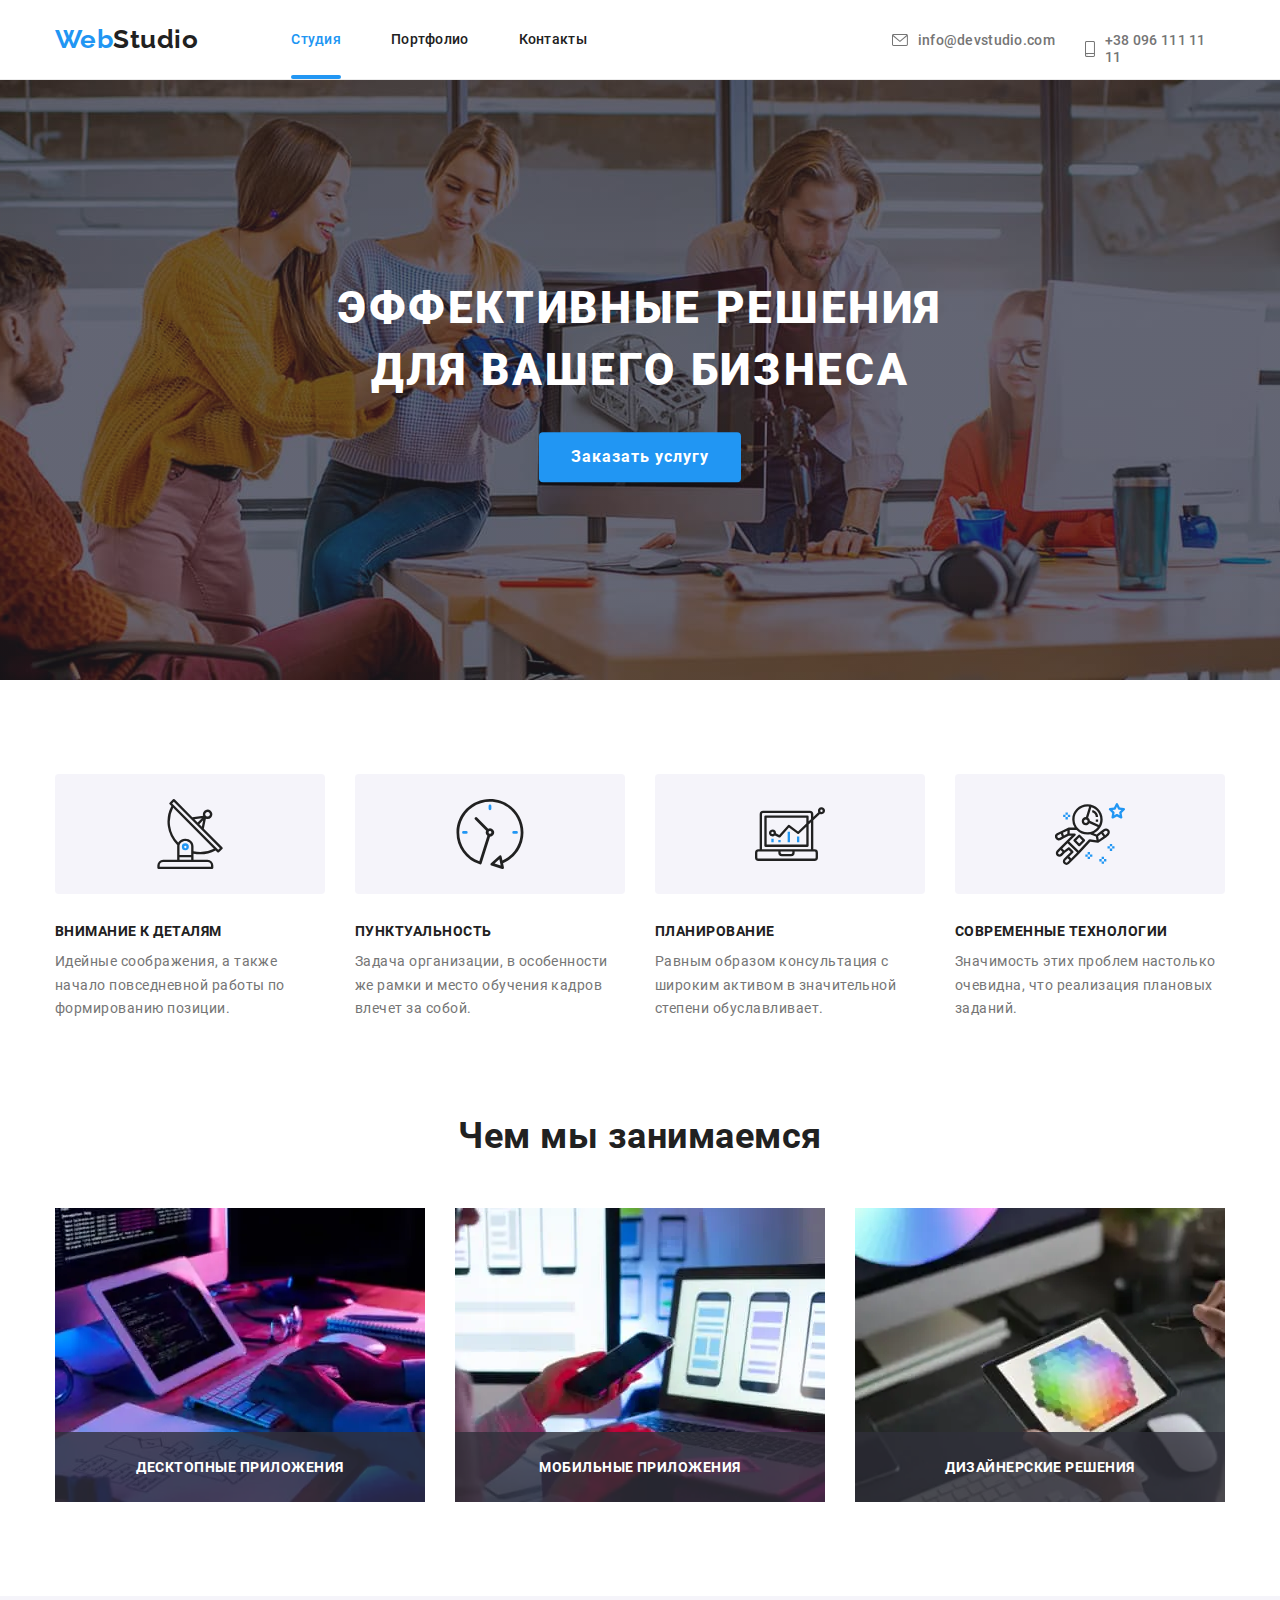
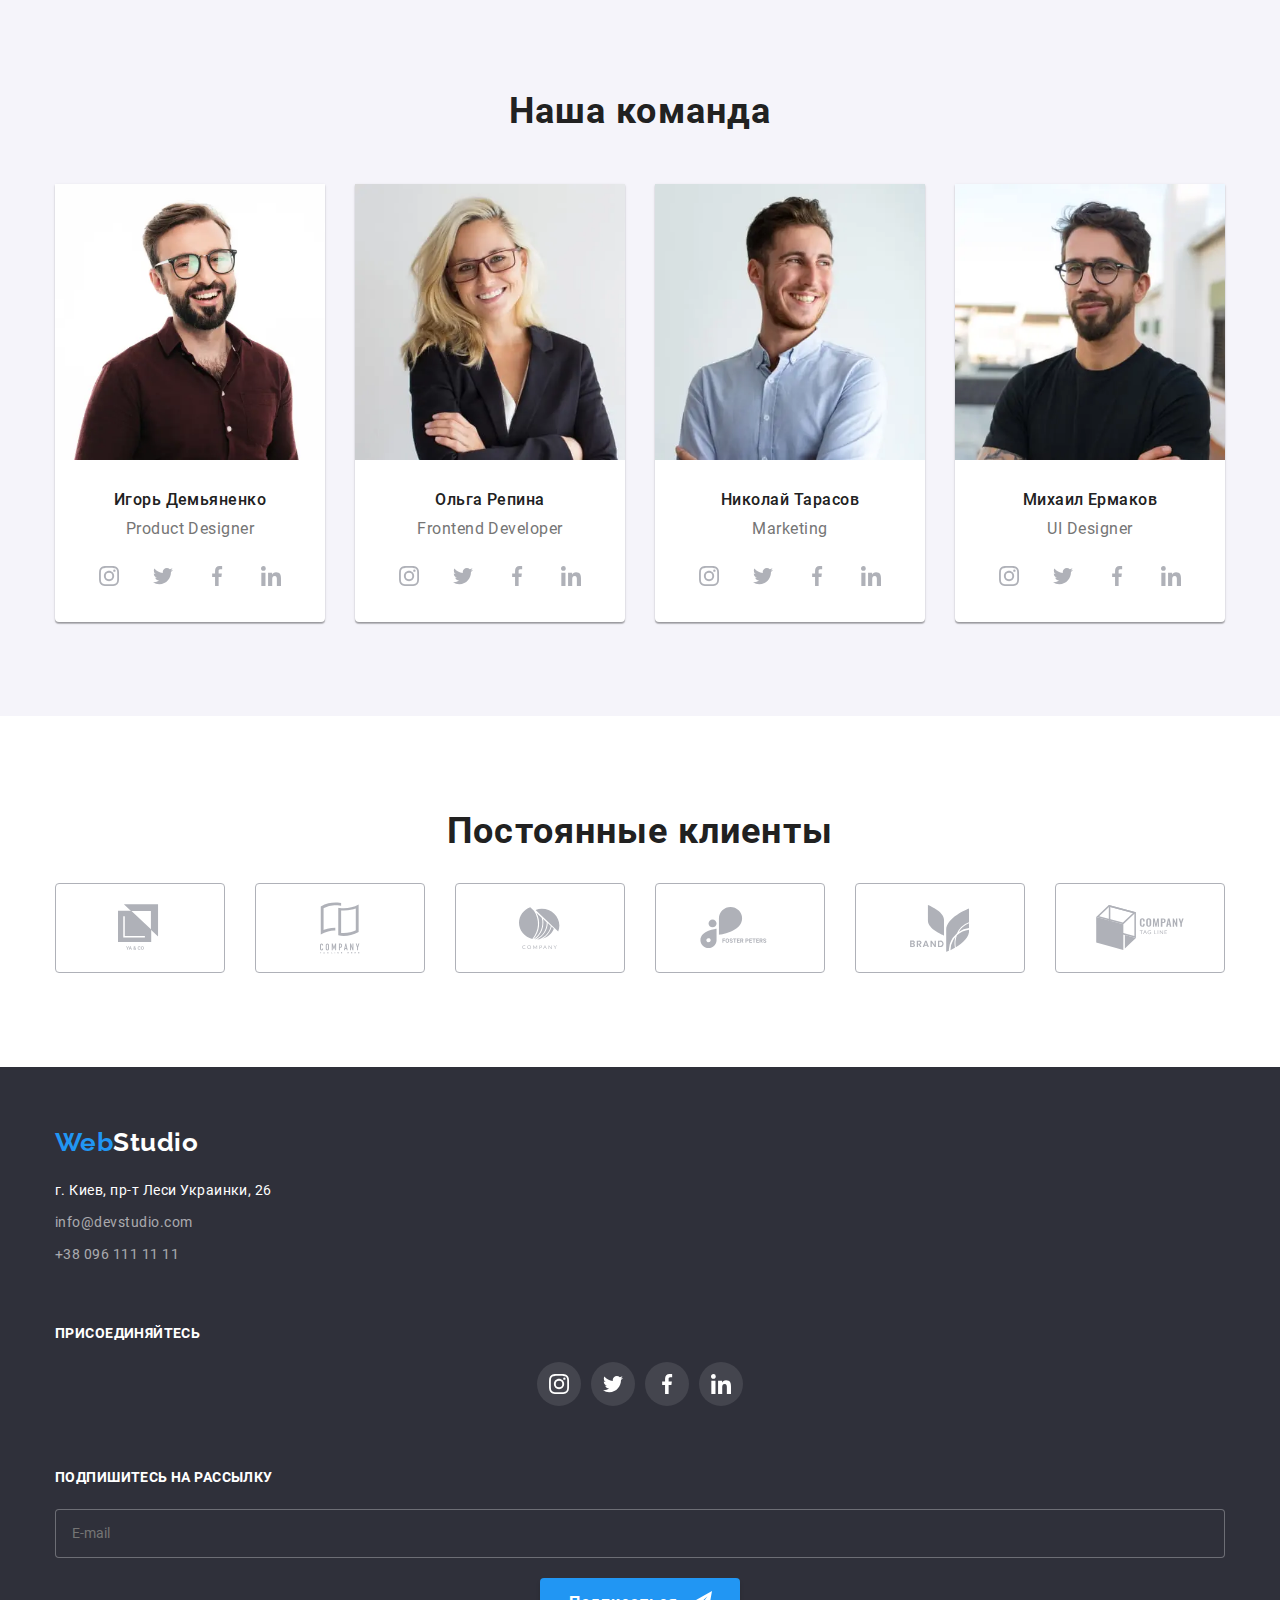
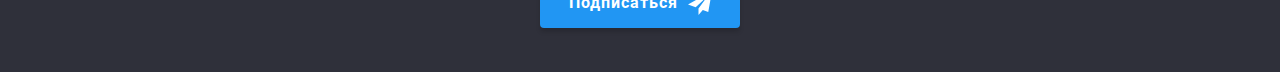
==== commit f8830816: "hero overlay fix" ====
--- a/index.html
+++ b/index.html
@@ -86,7 +86,7 @@
             <div class="hero__overlay hero__picture">
                 <div class="container hero__container">
                     <div class="hero__essense">
-                        <h1 class="hero__title">Эффективные решения для вашего бизнеса</h1>
+                        <h1 class="hero__title">Эффективные решения </br> для вашего бизнеса</h1>
                         <button class="hero__button" type="button" data-modal-open>Заказать услугу</button>
                     </div>
                 </div>
--- a/css/main.min.css
+++ b/css/main.min.css
@@ -1,2 +1,2 @@
-/*! normalize.css v8.0.1 | MIT License | github.com/necolas/normalize.css */html{line-height:1.15;-webkit-text-size-adjust:100%}body{margin:0}main{display:block}h1{font-size:2em;margin:0.67em 0}hr{-webkit-box-sizing:content-box;box-sizing:content-box;height:0;overflow:visible}pre{font-family:monospace, monospace;font-size:1em}a{background-color:transparent}abbr[title]{border-bottom:none;text-decoration:underline;-webkit-text-decoration:underline dotted;text-decoration:underline dotted}b,strong{font-weight:bolder}code,kbd,samp{font-family:monospace, monospace;font-size:1em}small{font-size:80%}sub,sup{font-size:75%;line-height:0;position:relative;vertical-align:baseline}sub{bottom:-0.25em}sup{top:-0.5em}img{border-style:none}button,input,optgroup,select,textarea{font-family:inherit;font-size:100%;line-height:1.15;margin:0}button,input{overflow:visible}button,select{text-transform:none}[type='button'],[type='reset'],[type='submit'],button{-webkit-appearance:button}[type='button']::-moz-focus-inner,[type='reset']::-moz-focus-inner,[type='submit']::-moz-focus-inner,button::-moz-focus-inner{border-style:none;padding:0}[type='button']:-moz-focusring,[type='reset']:-moz-focusring,[type='submit']:-moz-focusring,button:-moz-focusring{outline:1px dotted ButtonText}fieldset{padding:0.35em 0.75em 0.625em}legend{-webkit-box-sizing:border-box;box-sizing:border-box;color:inherit;display:table;max-width:100%;padding:0;white-space:normal}progress{vertical-align:baseline}textarea{overflow:auto}[type='checkbox'],[type='radio']{-webkit-box-sizing:border-box;box-sizing:border-box;padding:0}[type='number']::-webkit-inner-spin-button,[type='number']::-webkit-outer-spin-button{height:auto}[type='search']{-webkit-appearance:textfield;outline-offset:-2px}[type='search']::-webkit-search-decoration{-webkit-appearance:none}::-webkit-file-upload-button{-webkit-appearance:button;font:inherit}details{display:block}summary{display:list-item}template{display:none}[hidden]{display:none}@font-face{font-family:'Roboto';font-style:normal;font-weight:400;src:url("../fonts/roboto-v20-latin_cyrillic-regular.eot");src:local(""),url("../fonts/roboto-v20-latin_cyrillic-regular.eot?#iefix") format("embedded-opentype"),url("../fonts/roboto-v20-latin_cyrillic-regular.woff2") format("woff2"),url("../fonts/roboto-v20-latin_cyrillic-regular.woff") format("woff"),url("../fonts/roboto-v20-latin_cyrillic-regular.ttf") format("truetype"),url("../fonts/roboto-v20-latin_cyrillic-regular.svg#Roboto") format("svg")}@font-face{font-family:'Roboto';font-style:normal;font-weight:500;src:url("../fonts/roboto-v20-latin_cyrillic-500.eot");src:local(""),url("../fonts/roboto-v20-latin_cyrillic-500.eot?#iefix") format("embedded-opentype"),url("../fonts/roboto-v20-latin_cyrillic-500.woff2") format("woff2"),url("../fonts/roboto-v20-latin_cyrillic-500.woff") format("woff"),url("../fonts/roboto-v20-latin_cyrillic-500.ttf") format("truetype"),url("../fonts/roboto-v20-latin_cyrillic-500.svg#Roboto") format("svg")}@font-face{font-family:'Roboto';font-style:normal;font-weight:700;src:url("../fonts/roboto-v20-latin_cyrillic-700.eot");src:local(""),url("../fonts/roboto-v20-latin_cyrillic-700.eot?#iefix") format("embedded-opentype"),url("../fonts/roboto-v20-latin_cyrillic-700.woff2") format("woff2"),url("../fonts/roboto-v20-latin_cyrillic-700.woff") format("woff"),url("../fonts/roboto-v20-latin_cyrillic-700.ttf") format("truetype"),url("../fonts/roboto-v20-latin_cyrillic-700.svg#Roboto") format("svg")}@font-face{font-family:'Roboto';font-style:normal;font-weight:900;src:url("../fonts/roboto-v20-latin_cyrillic-900.eot");src:local(""),url("../fonts/roboto-v20-latin_cyrillic-900.eot?#iefix") format("embedded-opentype"),url("../fonts/roboto-v20-latin_cyrillic-900.woff2") format("woff2"),url("../fonts/roboto-v20-latin_cyrillic-900.woff") format("woff"),url("../fonts/roboto-v20-latin_cyrillic-900.ttf") format("truetype"),url("../fonts/roboto-v20-latin_cyrillic-900.svg#Roboto") format("svg")}@font-face{font-family:'Raleway';font-style:normal;font-weight:700;src:url("../fonts/raleway-v18-latin-700.eot");src:local(""),url("../fonts/raleway-v18-latin-700.eot?#iefix") format("embedded-opentype"),url("../fonts/raleway-v18-latin-700.woff2") format("woff2"),url("../fonts/raleway-v18-latin-700.woff") format("woff"),url("../fonts/raleway-v18-latin-700.ttf") format("truetype"),url("../fonts/raleway-v18-latin-700.svg#Raleway") format("svg")}body{color:#212121;background-color:#fff;font-family:Roboto, sans-serif;font-style:normal;letter-spacing:0.03em}ul{list-style:none;margin:0;padding:0}a{color:#212121;text-decoration:none}h1,h2,h3,p{margin-top:0;margin-bottom:0}img{display:block;max-width:100%;height:auto}textarea{resize:none;padding:0}input{margin:0;padding:0}:active,:hover,:focus{outline-color:#2196f3;outline-offset:0}body.modal-open{overflow:hidden}.hero__button,.agreement__button{color:#fff;background-color:#2196f3;font-weight:700;font-size:16px;line-height:1.9;letter-spacing:0.06em;-webkit-box-shadow:0px 4px 4px rgba(0,0,0,0.15);box-shadow:0px 4px 4px rgba(0,0,0,0.15);border-style:none;border-radius:4px;outline-color:#fff;cursor:pointer}.container{padding-left:15px;padding-right:15px;margin-left:auto;margin-right:auto}@media screen and (min-width: 480px){.container{width:480px}}@media screen and (min-width: 768px){.container{width:768px}}@media screen and (min-width: 1200px){.container{width:1200px}}.logo{font-family:Raleway, sans-serif;font-weight:700;font-size:24px;line-height:1.2}@media screen and (min-width: 1200px){.logo{font-size:26px}}.logo__accent{color:#2196f3}.header{position:relative;background-color:#fff;border-bottom:1px solid #ececec}.navigation{display:-webkit-box;display:-ms-flexbox;display:flex;-webkit-box-align:center;-ms-flex-align:center;align-items:center}@media screen and (max-width: 767px){.navigation{-webkit-box-pack:justify;-ms-flex-pack:justify;justify-content:space-between;min-height:60px}}.nav__button{position:absolute;top:10px;right:15px;z-index:1;display:-webkit-inline-box;display:-ms-inline-flexbox;display:inline-flex;margin:0;padding:0;border:none;background-color:transparent;-webkit-transition-property:fill;transition-property:fill;-webkit-transition-duration:250ms;transition-duration:250ms;-webkit-transition-timing-function:cubic-bezier(0.4, 0, 0.2, 1);transition-timing-function:cubic-bezier(0.4, 0, 0.2, 1)}.nav__button .close__mob{display:none}.nav__button.is-open .close__mob{display:block}.nav__button.is-open .menu__mob{display:none}.nav__button:hover,.nav__button:focus{fill:#2196f3;outline:none}@media screen and (min-width: 768px){.nav__button{display:none}}.site__nav{display:-webkit-box;display:-ms-flexbox;display:flex}@media screen and (max-width: 767px){.site__nav{display:none;position:absolute;top:0;left:0;width:100%;height:auto;background-color:#fff;padding:48px 40px;-webkit-box-shadow:0px 4px 4px rgba(0,0,0,0.15);box-shadow:0px 4px 4px rgba(0,0,0,0.15)}.site__nav.is-open{display:block}}@media screen and (max-width: 767px){.site-nav__list{margin-bottom:calc(151px + (302 - 151) * ((100vw - 300px) / (480 - 300)))}}@media screen and (min-width: 768px){.site-nav__list{display:-webkit-box;display:-ms-flexbox;display:flex;margin-left:88px;margin-right:84px}}@media screen and (min-width: 1200px){.site-nav__list{margin-left:93px;margin-right:305px}}.site-nav__item{position:relative}@media screen and (max-width: 767px){.site-nav__item:not(:last-child){margin-bottom:calc(16px + (32 - 16) * ((100vw - 300px) / (480 - 300)))}}@media screen and (min-width: 768px){.site-nav__item:not(:last-child){margin-right:50px}}.site-nav__link{display:block;padding-bottom:32px;padding-top:32px;font-weight:500;font-size:14px;line-height:1.1;letter-spacing:0.02em;-webkit-transition-property:color;transition-property:color;-webkit-transition-duration:250ms;transition-duration:250ms;-webkit-transition-timing-function:cubic-bezier(0.4, 0, 0.2, 1);transition-timing-function:cubic-bezier(0.4, 0, 0.2, 1)}@media screen and (max-width: 767px){.site-nav__link{padding-top:16px;padding-bottom:16px;font-size:calc(20px + (40 - 20) * ((100vw - 300px) / (480 - 300)))}}.site-nav__link:hover,.site-nav__link:focus{color:#2196f3;outline:none}.site-nav__link--current{color:#2196f3}@media screen and (min-width: 768px){.site-nav__link--current::after{position:absolute;content:'';display:block;width:100%;height:4px;border-radius:2px;background-color:#2196f3;margin-top:28px}}@media screen and (min-width: 768px){.contacts__mobile{display:none}}.contacts-mobile__item:not(:last-child){margin-bottom:calc(16px + (32 - 16) * ((100vw - 300px) / (480 - 300)))}.contacts-mobile__item:last-child{margin-bottom:64px}.contacts-mobile__link{font-weight:500;font-size:calc(12px + (24 - 12) * ((100vw - 300px) / (480 - 300)));line-height:1.2;letter-spacing:0.02em;color:#757575;-webkit-transition-property:color font-size;transition-property:color font-size;-webkit-transition-duration:250ms;transition-duration:250ms;-webkit-transition-timing-function:cubic-bezier(0.4, 0, 0.2, 1);transition-timing-function:cubic-bezier(0.4, 0, 0.2, 1)}.contacts-mobile__link:hover,.contacts-mobile__link:focus{color:#2196f3;font-size:calc(17px + (34 - 17) * ((100vw - 300px) / (480 - 300)));outline:none}@media screen and (max-width: 767px){.contacts{display:none}}@media screen and (min-width: 768px){.contacts{margin-top:21px}}@media screen and (min-width: 1200px){.contacts{display:-webkit-box;display:-ms-flexbox;display:flex;margin-top:32px}}.contacts__item:not(:last-child){margin-right:30px}@media screen and (max-width: 1199px){.contacts__item:not(:last-child){margin-bottom:10px}}.contacts__icon{margin-right:10px;fill:currentColor}.contacts__link{display:-webkit-box;display:-ms-flexbox;display:flex;-webkit-box-align:center;-ms-flex-align:center;align-items:center;font-weight:500;font-size:12px;line-height:1.2;letter-spacing:0.02em;color:#757575;-webkit-transition-property:color;transition-property:color;-webkit-transition-duration:250ms;transition-duration:250ms;-webkit-transition-timing-function:cubic-bezier(0.4, 0, 0.2, 1);transition-timing-function:cubic-bezier(0.4, 0, 0.2, 1)}@media screen and (min-width: 1200px){.contacts__link{font-size:14px}}.contacts__link:hover,.contacts__link:focus{color:#2196f3;outline:none}.mob-social__list{display:-webkit-box;display:-ms-flexbox;display:flex}@media screen and (min-width: 768px){.mob-social__list{display:none}}.mob-social__item:not(:last-child){padding-right:10px;margin-right:10px;border-right:1px solid rgba(33,33,33,0.2)}.mob-social__link{font-weight:500;font-size:calc(9px + (18 - 9) * ((100vw - 300px) / (480 - 300)));line-height:1.2;letter-spacing:0.02em;color:#757575;-webkit-transition-property:color;transition-property:color;-webkit-transition-duration:250ms;transition-duration:250ms;-webkit-transition-timing-function:cubic-bezier(0.4, 0, 0.2, 1);transition-timing-function:cubic-bezier(0.4, 0, 0.2, 1)}.mob-social__link:hover,.mob-social__link:focus{color:#2196f3;outline:none}.hero{background-color:#2f303a}.hero__overlay{margin-left:auto;margin-right:auto;text-align:center;background-repeat:no-repeat;background-position:center;background-size:cover}@media screen and (max-width: 767px){.hero__overlay{width:480px;height:400px;background-image:-webkit-gradient(linear, left top, right top, from(rgba(47,48,58,0.4)), to(rgba(47,48,58,0.4))),url(../../../images/hero-bgimage/optimisized-jpg/hero__mob.jpg);background-image:linear-gradient(to right, rgba(47,48,58,0.4), rgba(47,48,58,0.4)),url(../../../images/hero-bgimage/optimisized-jpg/hero__mob.jpg)}}@media screen and (max-width: 767px) and (min-device-pixel-ratio: 2), screen and (max-width: 767px) and (-webkit-min-device-pixel-ratio: 2), screen and (max-width: 767px) and (min-resolution: 192dpi), screen and (max-width: 767px) and (min-resolution: 2dppx){.hero__overlay{background-image:-webkit-gradient(linear, left top, right top, from(rgba(47,48,58,0.4)), to(rgba(47,48,58,0.4))),url(../../../images/hero-bgimage/optimisized-jpg/hero__mob@2x.jpg);background-image:linear-gradient(to right, rgba(47,48,58,0.4), rgba(47,48,58,0.4)),url(../../../images/hero-bgimage/optimisized-jpg/hero__mob@2x.jpg)}}@media screen and (max-width: 767px) and (min-device-pixel-ratio: 3), screen and (max-width: 767px) and (-webkit-min-device-pixel-ratio: 3), screen and (max-width: 767px) and (min-resolution: 288dpi), screen and (max-width: 767px) and (min-resolution: 3dppx){.hero__overlay{background-image:-webkit-gradient(linear, left top, right top, from(rgba(47,48,58,0.4)), to(rgba(47,48,58,0.4))),url(../../../images/hero-bgimage/optimisized-jpg/hero__mob@3x.jpg);background-image:linear-gradient(to right, rgba(47,48,58,0.4), rgba(47,48,58,0.4)),url(../../../images/hero-bgimage/optimisized-jpg/hero__mob@3x.jpg)}}@media screen and (min-width: 768px){.hero__overlay{width:768px;height:400px;background-image:-webkit-gradient(linear, left top, right top, from(rgba(47,48,58,0.4)), to(rgba(47,48,58,0.4))),url(../../../images/hero-bgimage/optimisized-jpg/hero__tablet.jpg);background-image:linear-gradient(to right, rgba(47,48,58,0.4), rgba(47,48,58,0.4)),url(../../../images/hero-bgimage/optimisized-jpg/hero__tablet.jpg)}}@media screen and (min-width: 768px) and (min-device-pixel-ratio: 2), screen and (min-width: 768px) and (-webkit-min-device-pixel-ratio: 2), screen and (min-width: 768px) and (min-resolution: 192dpi), screen and (min-width: 768px) and (min-resolution: 2dppx){.hero__overlay{background-image:-webkit-gradient(linear, left top, right top, from(rgba(47,48,58,0.4)), to(rgba(47,48,58,0.4))),url(../../../images/hero-bgimage/optimisized-jpg/hero__tablet@2x.jpg);background-image:linear-gradient(to right, rgba(47,48,58,0.4), rgba(47,48,58,0.4)),url(../../../images/hero-bgimage/optimisized-jpg/hero__tablet@2x.jpg)}}@media screen and (min-width: 768px) and (min-device-pixel-ratio: 3), screen and (min-width: 768px) and (-webkit-min-device-pixel-ratio: 3), screen and (min-width: 768px) and (min-resolution: 288dpi), screen and (min-width: 768px) and (min-resolution: 3dppx){.hero__overlay{background-image:-webkit-gradient(linear, left top, right top, from(rgba(47,48,58,0.4)), to(rgba(47,48,58,0.4))),url(../../../images/hero-bgimage/optimisized-jpg/hero__tablet@3x.jpg);background-image:linear-gradient(to right, rgba(47,48,58,0.4), rgba(47,48,58,0.4)),url(../../../images/hero-bgimage/optimisized-jpg/hero__tablet@3x.jpg)}}@media screen and (min-width: 1200px){.hero__overlay{width:1600px;height:600px;background-image:-webkit-gradient(linear, left top, right top, from(rgba(47,48,58,0.4)), to(rgba(47,48,58,0.4))),url(../../../images/hero-bgimage/optimisized-jpg/hero__desktop.jpg);background-image:linear-gradient(to right, rgba(47,48,58,0.4), rgba(47,48,58,0.4)),url(../../../images/hero-bgimage/optimisized-jpg/hero__desktop.jpg)}}@media screen and (min-width: 1200px) and (min-device-pixel-ratio: 2), screen and (min-width: 1200px) and (-webkit-min-device-pixel-ratio: 2), screen and (min-width: 1200px) and (min-resolution: 192dpi), screen and (min-width: 1200px) and (min-resolution: 2dppx){.hero__overlay{background-image:-webkit-gradient(linear, left top, right top, from(rgba(47,48,58,0.4)), to(rgba(47,48,58,0.4))),url(../../../images/hero-bgimage/optimisized-jpg/hero__desktop@2x.jpg);background-image:linear-gradient(to right, rgba(47,48,58,0.4), rgba(47,48,58,0.4)),url(../../../images/hero-bgimage/optimisized-jpg/hero__desktop@2x.jpg)}}@media screen and (min-width: 1200px) and (min-device-pixel-ratio: 3), screen and (min-width: 1200px) and (-webkit-min-device-pixel-ratio: 3), screen and (min-width: 1200px) and (min-resolution: 288dpi), screen and (min-width: 1200px) and (min-resolution: 3dppx){.hero__overlay{background-image:-webkit-gradient(linear, left top, right top, from(rgba(47,48,58,0.4)), to(rgba(47,48,58,0.4))),url(../../../images/hero-bgimage/optimisized-jpg/hero__desktop@3x.jpg);background-image:linear-gradient(to right, rgba(47,48,58,0.4), rgba(47,48,58,0.4)),url(../../../images/hero-bgimage/optimisized-jpg/hero__desktop@3x.jpg)}}.hero__picture{position:relative}.hero__essense{position:absolute;top:50%;left:50%;-webkit-transform:translate(-50%, -50%);transform:translate(-50%, -50%)}.hero__title{width:360px;font-size:26px;line-height:1.6;font-weight:900;color:#fff;letter-spacing:0.06em;text-transform:uppercase;margin-bottom:30px}@media screen and (min-width: 1200px){.hero__title{width:696px;font-size:44px;line-height:1.4}}.hero__button{padding:10px 32px;border-style:none}.benefit{padding-top:60px;padding-bottom:60px;background-color:#fff}@media screen and (min-width: 1200px){.benefit{padding-top:94px;padding-bottom:94px}}.benefit__title--hidden{position:absolute;clip:rect(0 0 0 0);width:1px;height:1px;margin:-1px}@media screen and (min-width: 768px){.benefit__list{display:-webkit-box;display:-ms-flexbox;display:flex;-ms-flex-wrap:wrap;flex-wrap:wrap}}@media screen and (max-width: 767px){.benefit__item:not(:last-child){margin-bottom:30px}}@media screen and (min-width: 768px) and (max-width: 1199px){.benefit__item{-ms-flex-preferred-size:calc((100% - 30px) / 2);flex-basis:calc((100% - 30px) / 2)}.benefit__item:nth-child(2n+1){margin-right:30px}.benefit__item:nth-child(-n+2){margin-bottom:30px}}@media screen and (min-width: 1200px){.benefit__item{-ms-flex-preferred-size:calc((100% - 90px) / 4);flex-basis:calc((100% - 90px) / 4)}.benefit__item:not(:last-child){margin-right:30px}}.benefit__item::before{display:block;content:'';height:120px;background-color:#f5f4fa;background-position:50% 50%;background-repeat:no-repeat;border-radius:4px;margin-bottom:30px}.antenna::before{background-image:url(../images/svg/antenna.svg);background-size:70px}.clock::before{background-image:url(../images/svg/clock.svg);background-size:70px}.diagram::before{background-image:url(../images/svg/diagram.svg);background-size:70px}.astronaut::before{background-image:url(../images/svg/astronaut.svg);background-size:70px}.benefit__name{font-weight:700;font-size:14px;line-height:1.1;text-transform:uppercase;margin-bottom:10px}@media screen and (max-width: 767px){.benefit__name{text-align:center}}.benefit__essence{color:#757575;font-size:14px;line-height:1.7}.activity{padding-bottom:94px}@media not screen and (min-width: 1200px){.activity{display:none}}.activity__title{font-weight:700;font-size:36px;line-height:1.2;text-align:center;margin-top:0;margin-bottom:50px}.activity__list{display:-webkit-box;display:-ms-flexbox;display:flex}.activity__item{position:relative;width:calc((100%-60px) / 3);margin-right:30px}.activity__item:nth-child(3n){margin-right:0}.activity__label{position:absolute;bottom:27px;left:0;width:100%;font-weight:700;font-size:14px;line-height:1.1;text-align:center;text-transform:uppercase;color:#fff}.activity__overlay::before{position:absolute;content:'';bottom:0;left:0;width:100%;height:70px;background-color:rgba(47,48,58,0.8)}.team{padding-top:60px;padding-bottom:60px;background-color:#f5f4fa}@media screen and (min-width: 1200px){.team{padding-top:94px;padding-bottom:94px}}.team__title{font-weight:700;font-size:28px;line-height:1.2;text-align:center;letter-spacing:0.03em;color:#212121;margin-bottom:30px}@media screen and (min-width: 1200px){.team__title{font-size:36px;margin-bottom:50px}}@media screen and (min-width: 768px){.team__list{display:-webkit-box;display:-ms-flexbox;display:flex;-ms-flex-wrap:wrap;flex-wrap:wrap}}.team__item{-webkit-box-shadow:0px 1px 3px rgba(0,0,0,0.12),0px 1px 1px rgba(0,0,0,0.14),0px 2px 1px rgba(0,0,0,0.2);box-shadow:0px 1px 3px rgba(0,0,0,0.12),0px 1px 1px rgba(0,0,0,0.14),0px 2px 1px rgba(0,0,0,0.2);border-radius:0px 0px 4px 4px;background-color:#fff}@media screen and (max-width: 767px){.team__item:not(:last-child){margin-bottom:30px}}@media screen and (min-width: 768px) and (max-width: 1199px){.team__item{-ms-flex-preferred-size:calc((100% - 30px) / 2);flex-basis:calc((100% - 30px) / 2)}.team__item:nth-child(2n+1){margin-right:30px}.team__item:nth-child(-n+2){margin-bottom:30px}}@media screen and (min-width: 1200px){.team__item{-ms-flex-preferred-size:calc((100% - 90px) / 4);flex-basis:calc((100% - 90px) / 4)}.team__item:not(:last-child){margin-right:30px}}.team__photo{width:450px;margin-bottom:30px}@media screen and (min-width: 768px){.team__photo{width:354px}}@media screen and (min-width: 1200px){.team__photo{width:270px}}.team__name{font-weight:500;font-size:16px;line-height:1.2;margin-bottom:10px;text-align:center}.team__position{color:#757575;font-size:16px;line-height:1.2;text-align:center;margin-bottom:16px}.team__social-list{display:-webkit-box;display:-ms-flexbox;display:flex;padding-bottom:24px;-webkit-box-align:center;-ms-flex-align:center;align-items:center;-webkit-box-pack:center;-ms-flex-pack:center;justify-content:center}.team__social-item:not(:last-child){margin-right:10px}.team__social-link{display:-webkit-inline-box;display:-ms-inline-flexbox;display:inline-flex;-webkit-box-align:center;-ms-flex-align:center;align-items:center;-webkit-box-pack:center;-ms-flex-pack:center;justify-content:center;width:44px;height:44px;border:none;border-radius:50%;fill:#afb1b8;-webkit-transition-property:color background-color;transition-property:color background-color;-webkit-transition-duration:250ms;transition-duration:250ms;-webkit-transition-timing-function:cubic-bezier(0.4, 0, 0.2, 1);transition-timing-function:cubic-bezier(0.4, 0, 0.2, 1)}.team__social-link:not(:last-child){margin-right:10px}.team__social-icon{width:20px;height:20px}.team__social-link:hover,.team__social-link:focus{background-color:#2196f3;fill:#fff;outline:none}.clients{padding-top:60px;padding-bottom:60px}@media screen and (min-width: 1200px){.clients{padding-top:94px;padding-bottom:94px}}.clients__title{font-weight:700;font-size:28px;line-height:1.2;text-align:center;letter-spacing:0.03em;margin-bottom:30px}@media screen and (min-width: 1200px){.clients__title{font-size:36px}}.clients__list{display:-webkit-box;display:-ms-flexbox;display:flex;-ms-flex-wrap:wrap;flex-wrap:wrap}@media screen and (max-width: 767px){.client__item{-ms-flex-preferred-size:calc((100% - 30px) / 2);flex-basis:calc((100% - 30px) / 2)}.client__item:nth-child(2n+1){margin-right:30px}.client__item:nth-child(-n+4){margin-bottom:30px}}@media screen and (min-width: 768px) and (max-width: 1199px){.client__item{-ms-flex-preferred-size:calc((100% - 60px) / 3);flex-basis:calc((100% - 60px) / 3)}.client__item:nth-child(-n+3){margin-bottom:30px}.client__item:not(:nth-child(1n+6)):not(:nth-child(3)){margin-right:30px}}@media screen and (min-width: 1200px){.client__item{-ms-flex-preferred-size:calc((100% - 150px) / 6);flex-basis:calc((100% - 150px) / 6);margin-bottom:0}.client__item:not(:last-child){margin-right:30px}}.clients__link{width:100%;display:-webkit-inline-box;display:-ms-inline-flexbox;display:inline-flex;-webkit-box-align:center;-ms-flex-align:center;align-items:center;-webkit-box-pack:center;-ms-flex-pack:center;justify-content:center;height:90px;border:1px solid #afb1b8;border-radius:4px;fill:#afb1b8;-webkit-transition-property:color border;transition-property:color border;-webkit-transition-duration:250ms;transition-duration:250ms;-webkit-transition-timing-function:cubic-bezier(0.4, 0, 0.2, 1);transition-timing-function:cubic-bezier(0.4, 0, 0.2, 1)}.clients__link:focus,.clients__link:hover{border:1px solid #2196f3;fill:#2196f3;outline:none}.footer{background-color:#2f303a;color:#fff;font-size:14px;line-height:1.7;padding-top:60px;padding-bottom:60px}@media screen and (max-width: 767px){.footer{text-align:center}}.footer__contacts{margin-bottom:60px}.logo__footer{color:#fff}.footer__list{margin-top:20px}.footer__item:not(:last-child){margin-bottom:8px}.address{font-style:normal}.addressbox{color:rgba(255,255,255,0.6)}.join__title{font-weight:700;font-size:14px;line-height:1.1;letter-spacing:0.03em;text-transform:uppercase;margin-bottom:20px}.join__list{display:-webkit-box;display:-ms-flexbox;display:flex;-webkit-box-pack:center;-ms-flex-pack:center;justify-content:center}.join__item:not(:last-child){margin-right:10px}.join__link{display:-webkit-inline-box;display:-ms-inline-flexbox;display:inline-flex;-webkit-box-align:center;-ms-flex-align:center;align-items:center;-webkit-box-pack:center;-ms-flex-pack:center;justify-content:center;width:44px;height:44px;border:none;border-radius:50%;fill:#fff;background-color:rgba(255,255,255,0.1);-webkit-transition-property:background-color;transition-property:background-color;-webkit-transition-duration:250ms;transition-duration:250ms;-webkit-transition-timing-function:cubic-bezier(0.4, 0, 0.2, 1);transition-timing-function:cubic-bezier(0.4, 0, 0.2, 1)}.join__icon{width:20px;height:20px}.join__link:hover,.join__link:focus{background-color:#2196f3;outline:none}.subscribe{margin-top:60px}.subscribe__label{font-weight:700;font-size:14px;line-height:1.1;letter-spacing:0.03em;text-transform:uppercase}.subscribe__button-form{margin-top:20px}.subscribe__input{display:block;border:1px solid rgba(255,255,255,0.3);-webkit-box-sizing:border-box;box-sizing:border-box;border-radius:4px;background-color:var(--accent-bgc);color:var(--bgc-accent-text-color);font-size:14px;padding:15px 16px;width:100%;margin-bottom:20px;-webkit-transition-property:border-color;transition-property:border-color;-webkit-transition-duration:250ms;transition-duration:250ms;-webkit-transition-timing-function:cubic-bezier(0.4, 0, 0.2, 1);transition-timing-function:cubic-bezier(0.4, 0, 0.2, 1)}.subscribe__input:focus,.subscribe__input:hover{outline:none;border-color:#2196f3}.subscribe__button{display:-webkit-box;display:-ms-flexbox;display:flex;-webkit-box-pack:end;-ms-flex-pack:end;justify-content:flex-end;-webkit-box-align:center;-ms-flex-align:center;align-items:center;background-color:#2196f3;-webkit-box-shadow:0px 4px 4px rgba(0,0,0,0.15);box-shadow:0px 4px 4px rgba(0,0,0,0.15);border-radius:4px;border:0;padding:10px 28px 10px 29px;font-weight:700;font-size:16px;line-height:1.9;letter-spacing:0.06em;color:#fff;cursor:pointer;outline-color:#fff;margin:0 auto}.subscribe__icon{margin-left:10px;fill:#fff}.backdrop{z-index:2;position:fixed;top:0;left:0;width:100%;height:100%;padding-top:94px;padding-left:15px;padding-right:15px;overflow-y:scroll;background-color:rgba(0,0,0,0.2);opacity:1;-webkit-transition-property:opacity;transition-property:opacity;-webkit-transition-duration:250ms;transition-duration:250ms;-webkit-transition-timing-function:cubic-bezier(0.4, 0, 0.2, 1);transition-timing-function:cubic-bezier(0.4, 0, 0.2, 1)}.backdrop.is-hidden{opacity:0;pointer-events:none}.backdrop.is-hidden .modal{-webkit-transform:scale(0);transform:scale(0)}.modal{max-width:450px;width:100%;background-color:#fff;-webkit-box-shadow:0px 1px 3px rgba(0,0,0,0.12),0px 1px 1px rgba(0,0,0,0.14),0px 2px 1px rgba(0,0,0,0.2);box-shadow:0px 1px 3px rgba(0,0,0,0.12),0px 1px 1px rgba(0,0,0,0.14),0px 2px 1px rgba(0,0,0,0.2);border-radius:4px;opacity:1;-webkit-transition-property:opacity;transition-property:opacity;-webkit-transition-duration:250ms;transition-duration:250ms;-webkit-transition-timing-function:cubic-bezier(0.4, 0, 0.2, 1);transition-timing-function:cubic-bezier(0.4, 0, 0.2, 1)}@media screen and (min-width: 480px){.modal{position:absolute;right:0;left:0;margin:auto;max-width:450px;width:100%}}@media screen and (min-width: 1200px){.modal{max-width:528px;width:100%}}.modal__close-button{position:absolute;top:101px;right:23px;width:30px;height:30px;border-radius:50%;border:1px solid rgba(0,0,0,0.1);background:#fff;cursor:pointer}.modal__close-button:hover,.modal__close-button:focus{fill:#2196f3;outline:none}@media screen and (min-width: 480px){.modal__close-button{top:8px;right:8px}}.form{padding:40px}.form__title{font-weight:700;font-size:20px;line-height:1.1;text-align:center;margin-bottom:12px}.form__modal{margin-bottom:20px}.input__container{position:relative;display:-webkit-box;display:-ms-flexbox;display:flex;-webkit-box-orient:vertical;-webkit-box-direction:normal;-ms-flex-direction:column;flex-direction:column;margin-bottom:10px}.input__label{margin-bottom:4px;font-size:12px;line-height:1.2;color:#757575}.input__field{width:100%;border:1px solid rgba(33,33,33,0.2);border-radius:4px;padding-top:12px;padding-left:42px;padding-bottom:12px;-webkit-transition-property:border;transition-property:border;-webkit-transition-duration:250ms;transition-duration:250ms;-webkit-transition-timing-function:cubic-bezier(0.4, 0, 0.2, 1);transition-timing-function:cubic-bezier(0.4, 0, 0.2, 1)}.input__field:focus{border:1px solid #2196f3;outline:none}.input__icon{position:absolute;top:34px;left:15px;fill:currentColor;-webkit-transition-property:fill;transition-property:fill;-webkit-transition-duration:250ms;transition-duration:250ms;-webkit-transition-timing-function:cubic-bezier(0.4, 0, 0.2, 1);transition-timing-function:cubic-bezier(0.4, 0, 0.2, 1)}.input__field:focus+.input__icon{fill:#2196f3;outline:none}.input__comment{padding:12px 16px;height:120px}.input__comment::-webkit-input-placeholder{font-size:14px;line-height:1.2;letter-spacing:0.01em;color:rgba(117,117,117,0.5)}.input__comment:-ms-input-placeholder{font-size:14px;line-height:1.2;letter-spacing:0.01em;color:rgba(117,117,117,0.5)}.input__comment::-ms-input-placeholder{font-size:14px;line-height:1.2;letter-spacing:0.01em;color:rgba(117,117,117,0.5)}.input__comment::placeholder{font-size:14px;line-height:1.2;letter-spacing:0.01em;color:rgba(117,117,117,0.5)}@media screen and (min-width: 1200px){.input__comment::-webkit-input-placeholder{font-size:12px}.input__comment:-ms-input-placeholder{font-size:12px}.input__comment::-ms-input-placeholder{font-size:12px}.input__comment::placeholder{font-size:12px}}.agreement{position:relative}.agreement__checkbox{-webkit-appearance:none;-moz-appearance:none;appearance:none;position:absolute}.agreement__label{display:block;font-size:12px;line-height:1.7;color:#757575;margin-left:24px;letter-spacing:0.03em}.agreement__label::before{position:absolute;top:50%;left:0;-webkit-transform:translateY(-50%);transform:translateY(-50%);content:'';display:block;width:16px;height:15px;background-image:url(../images/svg/checkbox.svg);-webkit-transition-property:background-color;transition-property:background-color;-webkit-transition-duration:250ms;transition-duration:250ms;-webkit-transition-timing-function:cubic-bezier(0.4, 0, 0.2, 1);transition-timing-function:cubic-bezier(0.4, 0, 0.2, 1)}.agreement__label:hover::before{background-image:url(../images/svg/checkbox-focus.svg)}.agreement__checkbox:focus+.agreement__label::before{background-image:url(../images/svg/checkbox-focus.svg)}.agreement__checkbox:checked+.agreement__label::before{width:16px;height:16px;border-color:transparent;background-color:#2196f3;background-image:url(../images/svg/check-agreement.svg);background-size:contain;background-origin:border-box;-webkit-transition-property:fill;transition-property:fill;-webkit-transition-duration:250ms;transition-duration:250ms;-webkit-transition-timing-function:cubic-bezier(0.4, 0, 0.2, 1);transition-timing-function:cubic-bezier(0.4, 0, 0.2, 1)}@media screen and (min-width: 1200px){.agreement__label{font-size:14px;margin-left:37px}.agreement__label::before{top:50%;left:12px;-webkit-transform:translateY(-50%);transform:translateY(-50%)}}.agreement__link{-webkit-text-decoration-line:underline;text-decoration-line:underline;color:#2196f3}.agreement__button{padding-top:10px;padding-left:55px;padding-bottom:10px;padding-right:56px;margin-top:30px}.button__container{text-align:center}
+/*! normalize.css v8.0.1 | MIT License | github.com/necolas/normalize.css */html{line-height:1.15;-webkit-text-size-adjust:100%}body{margin:0}main{display:block}h1{font-size:2em;margin:0.67em 0}hr{-webkit-box-sizing:content-box;box-sizing:content-box;height:0;overflow:visible}pre{font-family:monospace, monospace;font-size:1em}a{background-color:transparent}abbr[title]{border-bottom:none;text-decoration:underline;-webkit-text-decoration:underline dotted;text-decoration:underline dotted}b,strong{font-weight:bolder}code,kbd,samp{font-family:monospace, monospace;font-size:1em}small{font-size:80%}sub,sup{font-size:75%;line-height:0;position:relative;vertical-align:baseline}sub{bottom:-0.25em}sup{top:-0.5em}img{border-style:none}button,input,optgroup,select,textarea{font-family:inherit;font-size:100%;line-height:1.15;margin:0}button,input{overflow:visible}button,select{text-transform:none}[type='button'],[type='reset'],[type='submit'],button{-webkit-appearance:button}[type='button']::-moz-focus-inner,[type='reset']::-moz-focus-inner,[type='submit']::-moz-focus-inner,button::-moz-focus-inner{border-style:none;padding:0}[type='button']:-moz-focusring,[type='reset']:-moz-focusring,[type='submit']:-moz-focusring,button:-moz-focusring{outline:1px dotted ButtonText}fieldset{padding:0.35em 0.75em 0.625em}legend{-webkit-box-sizing:border-box;box-sizing:border-box;color:inherit;display:table;max-width:100%;padding:0;white-space:normal}progress{vertical-align:baseline}textarea{overflow:auto}[type='checkbox'],[type='radio']{-webkit-box-sizing:border-box;box-sizing:border-box;padding:0}[type='number']::-webkit-inner-spin-button,[type='number']::-webkit-outer-spin-button{height:auto}[type='search']{-webkit-appearance:textfield;outline-offset:-2px}[type='search']::-webkit-search-decoration{-webkit-appearance:none}::-webkit-file-upload-button{-webkit-appearance:button;font:inherit}details{display:block}summary{display:list-item}template{display:none}[hidden]{display:none}@font-face{font-family:'Roboto';font-style:normal;font-weight:400;src:url("../fonts/roboto-v20-latin_cyrillic-regular.eot");src:local(""),url("../fonts/roboto-v20-latin_cyrillic-regular.eot?#iefix") format("embedded-opentype"),url("../fonts/roboto-v20-latin_cyrillic-regular.woff2") format("woff2"),url("../fonts/roboto-v20-latin_cyrillic-regular.woff") format("woff"),url("../fonts/roboto-v20-latin_cyrillic-regular.ttf") format("truetype"),url("../fonts/roboto-v20-latin_cyrillic-regular.svg#Roboto") format("svg")}@font-face{font-family:'Roboto';font-style:normal;font-weight:500;src:url("../fonts/roboto-v20-latin_cyrillic-500.eot");src:local(""),url("../fonts/roboto-v20-latin_cyrillic-500.eot?#iefix") format("embedded-opentype"),url("../fonts/roboto-v20-latin_cyrillic-500.woff2") format("woff2"),url("../fonts/roboto-v20-latin_cyrillic-500.woff") format("woff"),url("../fonts/roboto-v20-latin_cyrillic-500.ttf") format("truetype"),url("../fonts/roboto-v20-latin_cyrillic-500.svg#Roboto") format("svg")}@font-face{font-family:'Roboto';font-style:normal;font-weight:700;src:url("../fonts/roboto-v20-latin_cyrillic-700.eot");src:local(""),url("../fonts/roboto-v20-latin_cyrillic-700.eot?#iefix") format("embedded-opentype"),url("../fonts/roboto-v20-latin_cyrillic-700.woff2") format("woff2"),url("../fonts/roboto-v20-latin_cyrillic-700.woff") format("woff"),url("../fonts/roboto-v20-latin_cyrillic-700.ttf") format("truetype"),url("../fonts/roboto-v20-latin_cyrillic-700.svg#Roboto") format("svg")}@font-face{font-family:'Roboto';font-style:normal;font-weight:900;src:url("../fonts/roboto-v20-latin_cyrillic-900.eot");src:local(""),url("../fonts/roboto-v20-latin_cyrillic-900.eot?#iefix") format("embedded-opentype"),url("../fonts/roboto-v20-latin_cyrillic-900.woff2") format("woff2"),url("../fonts/roboto-v20-latin_cyrillic-900.woff") format("woff"),url("../fonts/roboto-v20-latin_cyrillic-900.ttf") format("truetype"),url("../fonts/roboto-v20-latin_cyrillic-900.svg#Roboto") format("svg")}@font-face{font-family:'Raleway';font-style:normal;font-weight:700;src:url("../fonts/raleway-v18-latin-700.eot");src:local(""),url("../fonts/raleway-v18-latin-700.eot?#iefix") format("embedded-opentype"),url("../fonts/raleway-v18-latin-700.woff2") format("woff2"),url("../fonts/raleway-v18-latin-700.woff") format("woff"),url("../fonts/raleway-v18-latin-700.ttf") format("truetype"),url("../fonts/raleway-v18-latin-700.svg#Raleway") format("svg")}body{color:#212121;background-color:#fff;font-family:Roboto, sans-serif;font-style:normal;letter-spacing:0.03em}ul{list-style:none;margin:0;padding:0}a{color:#212121;text-decoration:none}h1,h2,h3,p{margin-top:0;margin-bottom:0}img{display:block;max-width:100%;height:auto}textarea{resize:none;padding:0}input{margin:0;padding:0}:active,:hover,:focus{outline-color:#2196f3;outline-offset:0}body.modal-open{overflow:hidden}.hero__button,.agreement__button{color:#fff;background-color:#2196f3;font-weight:700;font-size:16px;line-height:1.9;letter-spacing:0.06em;-webkit-box-shadow:0px 4px 4px rgba(0,0,0,0.15);box-shadow:0px 4px 4px rgba(0,0,0,0.15);border-style:none;border-radius:4px;outline-color:#fff;cursor:pointer}.container{padding-left:15px;padding-right:15px;margin-left:auto;margin-right:auto}@media screen and (min-width: 480px){.container{width:480px}}@media screen and (min-width: 768px){.container{width:768px}}@media screen and (min-width: 1200px){.container{width:1200px}}.logo{font-family:Raleway, sans-serif;font-weight:700;font-size:24px;line-height:1.2}@media screen and (min-width: 1200px){.logo{font-size:26px}}.logo__accent{color:#2196f3}.header{position:relative;background-color:#fff;border-bottom:1px solid #ececec}.navigation{display:-webkit-box;display:-ms-flexbox;display:flex;-webkit-box-align:center;-ms-flex-align:center;align-items:center}@media screen and (max-width: 767px){.navigation{-webkit-box-pack:justify;-ms-flex-pack:justify;justify-content:space-between;min-height:60px}}.nav__button{position:absolute;top:10px;right:15px;z-index:1;display:-webkit-inline-box;display:-ms-inline-flexbox;display:inline-flex;margin:0;padding:0;border:none;background-color:transparent;-webkit-transition-property:fill;transition-property:fill;-webkit-transition-duration:250ms;transition-duration:250ms;-webkit-transition-timing-function:cubic-bezier(0.4, 0, 0.2, 1);transition-timing-function:cubic-bezier(0.4, 0, 0.2, 1)}.nav__button .close__mob{display:none}.nav__button.is-open .close__mob{display:block}.nav__button.is-open .menu__mob{display:none}.nav__button:hover,.nav__button:focus{fill:#2196f3;outline:none}@media screen and (min-width: 768px){.nav__button{display:none}}.site__nav{display:-webkit-box;display:-ms-flexbox;display:flex}@media screen and (max-width: 767px){.site__nav{display:none;position:absolute;top:0;left:0;width:100%;height:auto;background-color:#fff;padding:48px 40px;-webkit-box-shadow:0px 4px 4px rgba(0,0,0,0.15);box-shadow:0px 4px 4px rgba(0,0,0,0.15)}.site__nav.is-open{display:block}}@media screen and (max-width: 767px){.site-nav__list{margin-bottom:calc(151px + (302 - 151) * ((100vw - 300px) / (480 - 300)))}}@media screen and (min-width: 768px){.site-nav__list{display:-webkit-box;display:-ms-flexbox;display:flex;margin-left:88px;margin-right:84px}}@media screen and (min-width: 1200px){.site-nav__list{margin-left:93px;margin-right:305px}}.site-nav__item{position:relative}@media screen and (max-width: 767px){.site-nav__item:not(:last-child){margin-bottom:calc(16px + (32 - 16) * ((100vw - 300px) / (480 - 300)))}}@media screen and (min-width: 768px){.site-nav__item:not(:last-child){margin-right:50px}}.site-nav__link{display:block;padding-bottom:32px;padding-top:32px;font-weight:500;font-size:14px;line-height:1.1;letter-spacing:0.02em;-webkit-transition-property:color;transition-property:color;-webkit-transition-duration:250ms;transition-duration:250ms;-webkit-transition-timing-function:cubic-bezier(0.4, 0, 0.2, 1);transition-timing-function:cubic-bezier(0.4, 0, 0.2, 1)}@media screen and (max-width: 767px){.site-nav__link{padding-top:16px;padding-bottom:16px;font-size:calc(20px + (40 - 20) * ((100vw - 300px) / (480 - 300)))}}.site-nav__link:hover,.site-nav__link:focus{color:#2196f3;outline:none}.site-nav__link--current{color:#2196f3}@media screen and (min-width: 768px){.site-nav__link--current::after{position:absolute;content:'';display:block;width:100%;height:4px;border-radius:2px;background-color:#2196f3;margin-top:28px}}@media screen and (min-width: 768px){.contacts__mobile{display:none}}.contacts-mobile__item:not(:last-child){margin-bottom:calc(16px + (32 - 16) * ((100vw - 300px) / (480 - 300)))}.contacts-mobile__item:last-child{margin-bottom:64px}.contacts-mobile__link{font-weight:500;font-size:calc(12px + (24 - 12) * ((100vw - 300px) / (480 - 300)));line-height:1.2;letter-spacing:0.02em;color:#757575;-webkit-transition-property:color font-size;transition-property:color font-size;-webkit-transition-duration:250ms;transition-duration:250ms;-webkit-transition-timing-function:cubic-bezier(0.4, 0, 0.2, 1);transition-timing-function:cubic-bezier(0.4, 0, 0.2, 1)}.contacts-mobile__link:hover,.contacts-mobile__link:focus{color:#2196f3;font-size:calc(17px + (34 - 17) * ((100vw - 300px) / (480 - 300)));outline:none}@media screen and (max-width: 767px){.contacts{display:none}}@media screen and (min-width: 768px){.contacts{margin-top:21px}}@media screen and (min-width: 1200px){.contacts{display:-webkit-box;display:-ms-flexbox;display:flex;margin-top:32px}}.contacts__item:not(:last-child){margin-right:30px}@media screen and (max-width: 1199px){.contacts__item:not(:last-child){margin-bottom:10px}}.contacts__icon{margin-right:10px;fill:currentColor}.contacts__link{display:-webkit-box;display:-ms-flexbox;display:flex;-webkit-box-align:center;-ms-flex-align:center;align-items:center;font-weight:500;font-size:12px;line-height:1.2;letter-spacing:0.02em;color:#757575;-webkit-transition-property:color;transition-property:color;-webkit-transition-duration:250ms;transition-duration:250ms;-webkit-transition-timing-function:cubic-bezier(0.4, 0, 0.2, 1);transition-timing-function:cubic-bezier(0.4, 0, 0.2, 1)}@media screen and (min-width: 1200px){.contacts__link{font-size:14px}}.contacts__link:hover,.contacts__link:focus{color:#2196f3;outline:none}.mob-social__list{display:-webkit-box;display:-ms-flexbox;display:flex}@media screen and (min-width: 768px){.mob-social__list{display:none}}.mob-social__item:not(:last-child){padding-right:10px;margin-right:10px;border-right:1px solid rgba(33,33,33,0.2)}.mob-social__link{font-weight:500;font-size:calc(9px + (18 - 9) * ((100vw - 300px) / (480 - 300)));line-height:1.2;letter-spacing:0.02em;color:#757575;-webkit-transition-property:color;transition-property:color;-webkit-transition-duration:250ms;transition-duration:250ms;-webkit-transition-timing-function:cubic-bezier(0.4, 0, 0.2, 1);transition-timing-function:cubic-bezier(0.4, 0, 0.2, 1)}.mob-social__link:hover,.mob-social__link:focus{color:#2196f3;outline:none}.hero{background-color:#2f303a}.hero__overlay{margin-left:auto;margin-right:auto;text-align:center;background-repeat:no-repeat;background-position:center;background-size:cover}@media screen and (max-width: 767px){.hero__overlay{width:100%;max-width:480px;height:calc(200px + (400 - 200) * ((100vw - 300px) / (480 - 300)));background-image:-webkit-gradient(linear, left top, right top, from(rgba(47,48,58,0.4)), to(rgba(47,48,58,0.4))),url(../images/hero-bgimage/optimisized-jpg/hero__mob.jpg);background-image:linear-gradient(to right, rgba(47,48,58,0.4), rgba(47,48,58,0.4)),url(../images/hero-bgimage/optimisized-jpg/hero__mob.jpg)}}@media screen and (max-width: 767px) and (min-device-pixel-ratio: 2), screen and (max-width: 767px) and (-webkit-min-device-pixel-ratio: 2), screen and (max-width: 767px) and (min-resolution: 192dpi), screen and (max-width: 767px) and (min-resolution: 2dppx){.hero__overlay{background-image:-webkit-gradient(linear, left top, right top, from(rgba(47,48,58,0.4)), to(rgba(47,48,58,0.4))),url(../images/hero-bgimage/optimisized-jpg/hero__mob@2x.jpg);background-image:linear-gradient(to right, rgba(47,48,58,0.4), rgba(47,48,58,0.4)),url(../images/hero-bgimage/optimisized-jpg/hero__mob@2x.jpg)}}@media screen and (max-width: 767px) and (min-device-pixel-ratio: 3), screen and (max-width: 767px) and (-webkit-min-device-pixel-ratio: 3), screen and (max-width: 767px) and (min-resolution: 288dpi), screen and (max-width: 767px) and (min-resolution: 3dppx){.hero__overlay{background-image:-webkit-gradient(linear, left top, right top, from(rgba(47,48,58,0.4)), to(rgba(47,48,58,0.4))),url(../images/hero-bgimage/optimisized-jpg/hero__mob@3x.jpg);background-image:linear-gradient(to right, rgba(47,48,58,0.4), rgba(47,48,58,0.4)),url(../images/hero-bgimage/optimisized-jpg/hero__mob@3x.jpg)}}@media screen and (min-width: 768px){.hero__overlay{width:100%;max-width:768px;height:400px;background-image:-webkit-gradient(linear, left top, right top, from(rgba(47,48,58,0.4)), to(rgba(47,48,58,0.4))),url(../images/hero-bgimage/optimisized-jpg/hero__tablet.jpg);background-image:linear-gradient(to right, rgba(47,48,58,0.4), rgba(47,48,58,0.4)),url(../images/hero-bgimage/optimisized-jpg/hero__tablet.jpg)}}@media screen and (min-width: 768px) and (min-device-pixel-ratio: 2), screen and (min-width: 768px) and (-webkit-min-device-pixel-ratio: 2), screen and (min-width: 768px) and (min-resolution: 192dpi), screen and (min-width: 768px) and (min-resolution: 2dppx){.hero__overlay{background-image:-webkit-gradient(linear, left top, right top, from(rgba(47,48,58,0.4)), to(rgba(47,48,58,0.4))),url(../images/hero-bgimage/optimisized-jpg/hero__tablet@2x.jpg);background-image:linear-gradient(to right, rgba(47,48,58,0.4), rgba(47,48,58,0.4)),url(../images/hero-bgimage/optimisized-jpg/hero__tablet@2x.jpg)}}@media screen and (min-width: 768px) and (min-device-pixel-ratio: 3), screen and (min-width: 768px) and (-webkit-min-device-pixel-ratio: 3), screen and (min-width: 768px) and (min-resolution: 288dpi), screen and (min-width: 768px) and (min-resolution: 3dppx){.hero__overlay{background-image:-webkit-gradient(linear, left top, right top, from(rgba(47,48,58,0.4)), to(rgba(47,48,58,0.4))),url(../images/hero-bgimage/optimisized-jpg/hero__tablet@3x.jpg);background-image:linear-gradient(to right, rgba(47,48,58,0.4), rgba(47,48,58,0.4)),url(../images/hero-bgimage/optimisized-jpg/hero__tablet@3x.jpg)}}@media screen and (min-width: 1200px){.hero__overlay{width:100%;max-width:1600px;height:600px;background-image:-webkit-gradient(linear, left top, right top, from(rgba(47,48,58,0.4)), to(rgba(47,48,58,0.4))),url(../images/hero-bgimage/optimisized-jpg/hero__desktop.jpg);background-image:linear-gradient(to right, rgba(47,48,58,0.4), rgba(47,48,58,0.4)),url(../images/hero-bgimage/optimisized-jpg/hero__desktop.jpg)}}@media screen and (min-width: 1200px) and (min-device-pixel-ratio: 2), screen and (min-width: 1200px) and (-webkit-min-device-pixel-ratio: 2), screen and (min-width: 1200px) and (min-resolution: 192dpi), screen and (min-width: 1200px) and (min-resolution: 2dppx){.hero__overlay{background-image:-webkit-gradient(linear, left top, right top, from(rgba(47,48,58,0.4)), to(rgba(47,48,58,0.4))),url(../images/hero-bgimage/optimisized-jpg/hero__desktop@2x.jpg);background-image:linear-gradient(to right, rgba(47,48,58,0.4), rgba(47,48,58,0.4)),url(../images/hero-bgimage/optimisized-jpg/hero__desktop@2x.jpg)}}@media screen and (min-width: 1200px) and (min-device-pixel-ratio: 3), screen and (min-width: 1200px) and (-webkit-min-device-pixel-ratio: 3), screen and (min-width: 1200px) and (min-resolution: 288dpi), screen and (min-width: 1200px) and (min-resolution: 3dppx){.hero__overlay{background-image:-webkit-gradient(linear, left top, right top, from(rgba(47,48,58,0.4)), to(rgba(47,48,58,0.4))),url(../mages/hero-bgimage/optimisized-jpg/hero__desktop@3x.jpg);background-image:linear-gradient(to right, rgba(47,48,58,0.4), rgba(47,48,58,0.4)),url(../mages/hero-bgimage/optimisized-jpg/hero__desktop@3x.jpg)}}.hero__picture{position:relative}.hero__essense{position:absolute;top:50%;left:50%;-webkit-transform:translate(-50%, -50%);transform:translate(-50%, -50%)}.hero__title{width:360px;font-size:26px;line-height:1.6;font-weight:900;color:#fff;letter-spacing:0.06em;text-transform:uppercase;margin-bottom:30px}@media screen and (max-width: 480px){.hero__title{font-size:calc(13px + (26 - 13) * ((100vw - 300px) / (480 - 300)))}}@media screen and (min-width: 1200px){.hero__title{width:696px;font-size:44px;line-height:1.4}}.hero__button{padding-top:10px;padding-right:32px;padding-bottom:10px;padding-left:32px;border-style:none}@media screen and (max-width: 480px){.hero__button{width:calc(100px + (200 - 100) * ((100vw - 300px) / (480 - 300)));height:calc(25px + (50 - 25) * ((100vw - 300px) / (480 - 300)));font-size:calc(6px + (16 - 8) * ((100vw - 300px) / (480 - 300)));padding-top:calc(5px + (10 - 5) * ((100vw - 300px) / (480 - 300)));padding-right:calc(16px + (32 - 15) * ((100vw - 300px) / (480 - 300)));padding-bottom:calc(5px + (10 - 5) * ((100vw - 300px) / (480 - 300)));padding-left:calc(16px + (32 - 15) * ((100vw - 300px) / (480 - 300)))}}.benefit{padding-top:60px;padding-bottom:60px;background-color:#fff}@media screen and (min-width: 1200px){.benefit{padding-top:94px;padding-bottom:94px}}.benefit__title--hidden{position:absolute;clip:rect(0 0 0 0);width:1px;height:1px;margin:-1px}@media screen and (min-width: 768px){.benefit__list{display:-webkit-box;display:-ms-flexbox;display:flex;-ms-flex-wrap:wrap;flex-wrap:wrap}}@media screen and (max-width: 767px){.benefit__item:not(:last-child){margin-bottom:30px}}@media screen and (min-width: 768px) and (max-width: 1199px){.benefit__item{-ms-flex-preferred-size:calc((100% - 30px) / 2);flex-basis:calc((100% - 30px) / 2)}.benefit__item:nth-child(2n+1){margin-right:30px}.benefit__item:nth-child(-n+2){margin-bottom:30px}}@media screen and (min-width: 1200px){.benefit__item{-ms-flex-preferred-size:calc((100% - 90px) / 4);flex-basis:calc((100% - 90px) / 4)}.benefit__item:not(:last-child){margin-right:30px}}.benefit__item::before{display:block;content:'';height:120px;background-color:#f5f4fa;background-position:50% 50%;background-repeat:no-repeat;border-radius:4px;margin-bottom:30px}.antenna::before{background-image:url(../images/svg/antenna.svg);background-size:70px}.clock::before{background-image:url(../images/svg/clock.svg);background-size:70px}.diagram::before{background-image:url(../images/svg/diagram.svg);background-size:70px}.astronaut::before{background-image:url(../images/svg/astronaut.svg);background-size:70px}.benefit__name{font-weight:700;font-size:14px;line-height:1.1;text-transform:uppercase;margin-bottom:10px}@media screen and (max-width: 767px){.benefit__name{text-align:center}}.benefit__essence{color:#757575;font-size:14px;line-height:1.7}.activity{padding-bottom:94px}@media not screen and (min-width: 1200px){.activity{display:none}}.activity__title{font-weight:700;font-size:36px;line-height:1.2;text-align:center;margin-top:0;margin-bottom:50px}.activity__list{display:-webkit-box;display:-ms-flexbox;display:flex}.activity__item{position:relative;width:calc((100%-60px) / 3);margin-right:30px}.activity__item:nth-child(3n){margin-right:0}.activity__label{position:absolute;bottom:27px;left:0;width:100%;font-weight:700;font-size:14px;line-height:1.1;text-align:center;text-transform:uppercase;color:#fff}.activity__overlay::before{position:absolute;content:'';bottom:0;left:0;width:100%;height:70px;background-color:rgba(47,48,58,0.8)}.team{padding-top:60px;padding-bottom:60px;background-color:#f5f4fa}@media screen and (min-width: 1200px){.team{padding-top:94px;padding-bottom:94px}}.team__title{font-weight:700;font-size:28px;line-height:1.2;text-align:center;letter-spacing:0.03em;color:#212121;margin-bottom:30px}@media screen and (min-width: 1200px){.team__title{font-size:36px;margin-bottom:50px}}@media screen and (min-width: 768px){.team__list{display:-webkit-box;display:-ms-flexbox;display:flex;-ms-flex-wrap:wrap;flex-wrap:wrap}}.team__item{-webkit-box-shadow:0px 1px 3px rgba(0,0,0,0.12),0px 1px 1px rgba(0,0,0,0.14),0px 2px 1px rgba(0,0,0,0.2);box-shadow:0px 1px 3px rgba(0,0,0,0.12),0px 1px 1px rgba(0,0,0,0.14),0px 2px 1px rgba(0,0,0,0.2);border-radius:0px 0px 4px 4px;background-color:#fff}@media screen and (max-width: 767px){.team__item:not(:last-child){margin-bottom:30px}}@media screen and (min-width: 768px) and (max-width: 1199px){.team__item{-ms-flex-preferred-size:calc((100% - 30px) / 2);flex-basis:calc((100% - 30px) / 2)}.team__item:nth-child(2n+1){margin-right:30px}.team__item:nth-child(-n+2){margin-bottom:30px}}@media screen and (min-width: 1200px){.team__item{-ms-flex-preferred-size:calc((100% - 90px) / 4);flex-basis:calc((100% - 90px) / 4)}.team__item:not(:last-child){margin-right:30px}}.team__photo{width:450px;margin-bottom:30px}@media screen and (min-width: 768px){.team__photo{width:354px}}@media screen and (min-width: 1200px){.team__photo{width:270px}}.team__name{font-weight:500;font-size:16px;line-height:1.2;margin-bottom:10px;text-align:center}.team__position{color:#757575;font-size:16px;line-height:1.2;text-align:center;margin-bottom:16px}.team__social-list{display:-webkit-box;display:-ms-flexbox;display:flex;padding-bottom:24px;-webkit-box-align:center;-ms-flex-align:center;align-items:center;-webkit-box-pack:center;-ms-flex-pack:center;justify-content:center}.team__social-item:not(:last-child){margin-right:10px}.team__social-link{display:-webkit-inline-box;display:-ms-inline-flexbox;display:inline-flex;-webkit-box-align:center;-ms-flex-align:center;align-items:center;-webkit-box-pack:center;-ms-flex-pack:center;justify-content:center;width:44px;height:44px;border:none;border-radius:50%;fill:#afb1b8;-webkit-transition-property:color background-color;transition-property:color background-color;-webkit-transition-duration:250ms;transition-duration:250ms;-webkit-transition-timing-function:cubic-bezier(0.4, 0, 0.2, 1);transition-timing-function:cubic-bezier(0.4, 0, 0.2, 1)}.team__social-link:not(:last-child){margin-right:10px}.team__social-icon{width:20px;height:20px}.team__social-link:hover,.team__social-link:focus{background-color:#2196f3;fill:#fff;outline:none}.clients{padding-top:60px;padding-bottom:60px}@media screen and (min-width: 1200px){.clients{padding-top:94px;padding-bottom:94px}}.clients__title{font-weight:700;font-size:28px;line-height:1.2;text-align:center;letter-spacing:0.03em;margin-bottom:30px}@media screen and (min-width: 1200px){.clients__title{font-size:36px}}.clients__list{display:-webkit-box;display:-ms-flexbox;display:flex;-ms-flex-wrap:wrap;flex-wrap:wrap}@media screen and (max-width: 767px){.client__item{-ms-flex-preferred-size:calc((100% - 30px) / 2);flex-basis:calc((100% - 30px) / 2)}.client__item:nth-child(2n+1){margin-right:30px}.client__item:nth-child(-n+4){margin-bottom:30px}}@media screen and (min-width: 768px) and (max-width: 1199px){.client__item{-ms-flex-preferred-size:calc((100% - 60px) / 3);flex-basis:calc((100% - 60px) / 3)}.client__item:nth-child(-n+3){margin-bottom:30px}.client__item:not(:nth-child(1n+6)):not(:nth-child(3)){margin-right:30px}}@media screen and (min-width: 1200px){.client__item{-ms-flex-preferred-size:calc((100% - 150px) / 6);flex-basis:calc((100% - 150px) / 6);margin-bottom:0}.client__item:not(:last-child){margin-right:30px}}.clients__link{width:100%;display:-webkit-inline-box;display:-ms-inline-flexbox;display:inline-flex;-webkit-box-align:center;-ms-flex-align:center;align-items:center;-webkit-box-pack:center;-ms-flex-pack:center;justify-content:center;height:90px;border:1px solid #afb1b8;border-radius:4px;fill:#afb1b8;-webkit-transition-property:color border;transition-property:color border;-webkit-transition-duration:250ms;transition-duration:250ms;-webkit-transition-timing-function:cubic-bezier(0.4, 0, 0.2, 1);transition-timing-function:cubic-bezier(0.4, 0, 0.2, 1)}.clients__link:focus,.clients__link:hover{border:1px solid #2196f3;fill:#2196f3;outline:none}.footer{background-color:#2f303a;color:#fff;font-size:14px;line-height:1.7;padding-top:60px;padding-bottom:60px}@media screen and (max-width: 767px){.footer{text-align:center}}.footer__contacts{margin-bottom:60px}.logo__footer{color:#fff}.footer__list{margin-top:20px}.footer__item:not(:last-child){margin-bottom:8px}.address{font-style:normal}.addressbox{color:rgba(255,255,255,0.6)}.join__title{font-weight:700;font-size:14px;line-height:1.1;letter-spacing:0.03em;text-transform:uppercase;margin-bottom:20px}.join__list{display:-webkit-box;display:-ms-flexbox;display:flex;-webkit-box-pack:center;-ms-flex-pack:center;justify-content:center}.join__item:not(:last-child){margin-right:10px}.join__link{display:-webkit-inline-box;display:-ms-inline-flexbox;display:inline-flex;-webkit-box-align:center;-ms-flex-align:center;align-items:center;-webkit-box-pack:center;-ms-flex-pack:center;justify-content:center;width:44px;height:44px;border:none;border-radius:50%;fill:#fff;background-color:rgba(255,255,255,0.1);-webkit-transition-property:background-color;transition-property:background-color;-webkit-transition-duration:250ms;transition-duration:250ms;-webkit-transition-timing-function:cubic-bezier(0.4, 0, 0.2, 1);transition-timing-function:cubic-bezier(0.4, 0, 0.2, 1)}.join__icon{width:20px;height:20px}.join__link:hover,.join__link:focus{background-color:#2196f3;outline:none}.subscribe{margin-top:60px}.subscribe__label{font-weight:700;font-size:14px;line-height:1.1;letter-spacing:0.03em;text-transform:uppercase}.subscribe__button-form{margin-top:20px}.subscribe__input{display:block;border:1px solid rgba(255,255,255,0.3);-webkit-box-sizing:border-box;box-sizing:border-box;border-radius:4px;background-color:#2f303a;color:#fff;font-size:14px;padding:15px 16px;width:100%;margin-bottom:20px;-webkit-transition-property:border-color;transition-property:border-color;-webkit-transition-duration:250ms;transition-duration:250ms;-webkit-transition-timing-function:cubic-bezier(0.4, 0, 0.2, 1);transition-timing-function:cubic-bezier(0.4, 0, 0.2, 1)}.subscribe__input:focus,.subscribe__input:hover{outline:none;border-color:#2196f3}.subscribe__button{display:-webkit-box;display:-ms-flexbox;display:flex;-webkit-box-pack:end;-ms-flex-pack:end;justify-content:flex-end;-webkit-box-align:center;-ms-flex-align:center;align-items:center;background-color:#2196f3;-webkit-box-shadow:0px 4px 4px rgba(0,0,0,0.15);box-shadow:0px 4px 4px rgba(0,0,0,0.15);border-radius:4px;border:0;padding:10px 28px 10px 29px;font-weight:700;font-size:16px;line-height:1.9;letter-spacing:0.06em;color:#fff;cursor:pointer;outline-color:#fff;margin:0 auto}.subscribe__icon{margin-left:10px;fill:#fff}.backdrop{z-index:2;position:fixed;top:0;left:0;width:100%;height:100%;padding-top:94px;padding-left:15px;padding-right:15px;overflow-y:scroll;background-color:rgba(0,0,0,0.2);opacity:1;-webkit-transition-property:opacity;transition-property:opacity;-webkit-transition-duration:250ms;transition-duration:250ms;-webkit-transition-timing-function:cubic-bezier(0.4, 0, 0.2, 1);transition-timing-function:cubic-bezier(0.4, 0, 0.2, 1)}.backdrop.is-hidden{opacity:0;pointer-events:none}.backdrop.is-hidden .modal{-webkit-transform:scale(0);transform:scale(0)}.modal{max-width:450px;width:100%;background-color:#fff;-webkit-box-shadow:0px 1px 3px rgba(0,0,0,0.12),0px 1px 1px rgba(0,0,0,0.14),0px 2px 1px rgba(0,0,0,0.2);box-shadow:0px 1px 3px rgba(0,0,0,0.12),0px 1px 1px rgba(0,0,0,0.14),0px 2px 1px rgba(0,0,0,0.2);border-radius:4px;opacity:1;-webkit-transition-property:opacity;transition-property:opacity;-webkit-transition-duration:250ms;transition-duration:250ms;-webkit-transition-timing-function:cubic-bezier(0.4, 0, 0.2, 1);transition-timing-function:cubic-bezier(0.4, 0, 0.2, 1)}@media screen and (min-width: 480px){.modal{position:absolute;right:0;left:0;margin:auto;max-width:450px;width:100%}}@media screen and (min-width: 1200px){.modal{max-width:528px;width:100%}}.modal__close-button{position:absolute;top:101px;right:23px;width:30px;height:30px;border-radius:50%;border:1px solid rgba(0,0,0,0.1);background:#fff;cursor:pointer}.modal__close-button:hover,.modal__close-button:focus{fill:#2196f3;outline:none}@media screen and (min-width: 480px){.modal__close-button{top:8px;right:8px}}.form{padding:40px}.form__title{font-weight:700;font-size:20px;line-height:1.1;text-align:center;margin-bottom:12px}.form__modal{margin-bottom:20px}.input__container{position:relative;display:-webkit-box;display:-ms-flexbox;display:flex;-webkit-box-orient:vertical;-webkit-box-direction:normal;-ms-flex-direction:column;flex-direction:column;margin-bottom:10px}.input__label{margin-bottom:4px;font-size:12px;line-height:1.2;color:#757575}.input__field{width:100%;border:1px solid rgba(33,33,33,0.2);border-radius:4px;padding-top:12px;padding-left:42px;padding-bottom:12px;-webkit-transition-property:border;transition-property:border;-webkit-transition-duration:250ms;transition-duration:250ms;-webkit-transition-timing-function:cubic-bezier(0.4, 0, 0.2, 1);transition-timing-function:cubic-bezier(0.4, 0, 0.2, 1)}.input__field:focus{border:1px solid #2196f3;outline:none}.input__icon{position:absolute;top:34px;left:15px;fill:currentColor;-webkit-transition-property:fill;transition-property:fill;-webkit-transition-duration:250ms;transition-duration:250ms;-webkit-transition-timing-function:cubic-bezier(0.4, 0, 0.2, 1);transition-timing-function:cubic-bezier(0.4, 0, 0.2, 1)}.input__field:focus+.input__icon{fill:#2196f3;outline:none}.input__comment{padding:12px 16px;height:120px}.input__comment::-webkit-input-placeholder{font-size:14px;line-height:1.2;letter-spacing:0.01em;color:rgba(117,117,117,0.5)}.input__comment:-ms-input-placeholder{font-size:14px;line-height:1.2;letter-spacing:0.01em;color:rgba(117,117,117,0.5)}.input__comment::-ms-input-placeholder{font-size:14px;line-height:1.2;letter-spacing:0.01em;color:rgba(117,117,117,0.5)}.input__comment::placeholder{font-size:14px;line-height:1.2;letter-spacing:0.01em;color:rgba(117,117,117,0.5)}@media screen and (min-width: 1200px){.input__comment::-webkit-input-placeholder{font-size:12px}.input__comment:-ms-input-placeholder{font-size:12px}.input__comment::-ms-input-placeholder{font-size:12px}.input__comment::placeholder{font-size:12px}}.agreement{position:relative}.agreement__checkbox{-webkit-appearance:none;-moz-appearance:none;appearance:none;position:absolute}.agreement__label{display:block;font-size:12px;line-height:1.7;color:#757575;margin-left:24px;letter-spacing:0.03em}.agreement__label::before{position:absolute;top:50%;left:0;-webkit-transform:translateY(-50%);transform:translateY(-50%);content:'';display:block;width:16px;height:15px;background-image:url(../images/svg/checkbox.svg);-webkit-transition-property:background-color;transition-property:background-color;-webkit-transition-duration:250ms;transition-duration:250ms;-webkit-transition-timing-function:cubic-bezier(0.4, 0, 0.2, 1);transition-timing-function:cubic-bezier(0.4, 0, 0.2, 1)}.agreement__label:hover::before{background-image:url(../images/svg/checkbox-focus.svg)}.agreement__checkbox:focus+.agreement__label::before{background-image:url(../images/svg/checkbox-focus.svg)}.agreement__checkbox:checked+.agreement__label::before{width:16px;height:16px;border-color:transparent;background-color:#2196f3;background-image:url(../images/svg/check-agreement.svg);background-size:contain;background-origin:border-box;-webkit-transition-property:fill;transition-property:fill;-webkit-transition-duration:250ms;transition-duration:250ms;-webkit-transition-timing-function:cubic-bezier(0.4, 0, 0.2, 1);transition-timing-function:cubic-bezier(0.4, 0, 0.2, 1)}@media screen and (min-width: 1200px){.agreement__label{font-size:14px;margin-left:37px}.agreement__label::before{top:50%;left:12px;-webkit-transform:translateY(-50%);transform:translateY(-50%)}}.agreement__link{-webkit-text-decoration-line:underline;text-decoration-line:underline;color:#2196f3}.agreement__button{padding-top:10px;padding-left:55px;padding-bottom:10px;padding-right:56px;margin-top:30px}.button__container{text-align:center}
 /*# sourceMappingURL=main.min.css.map */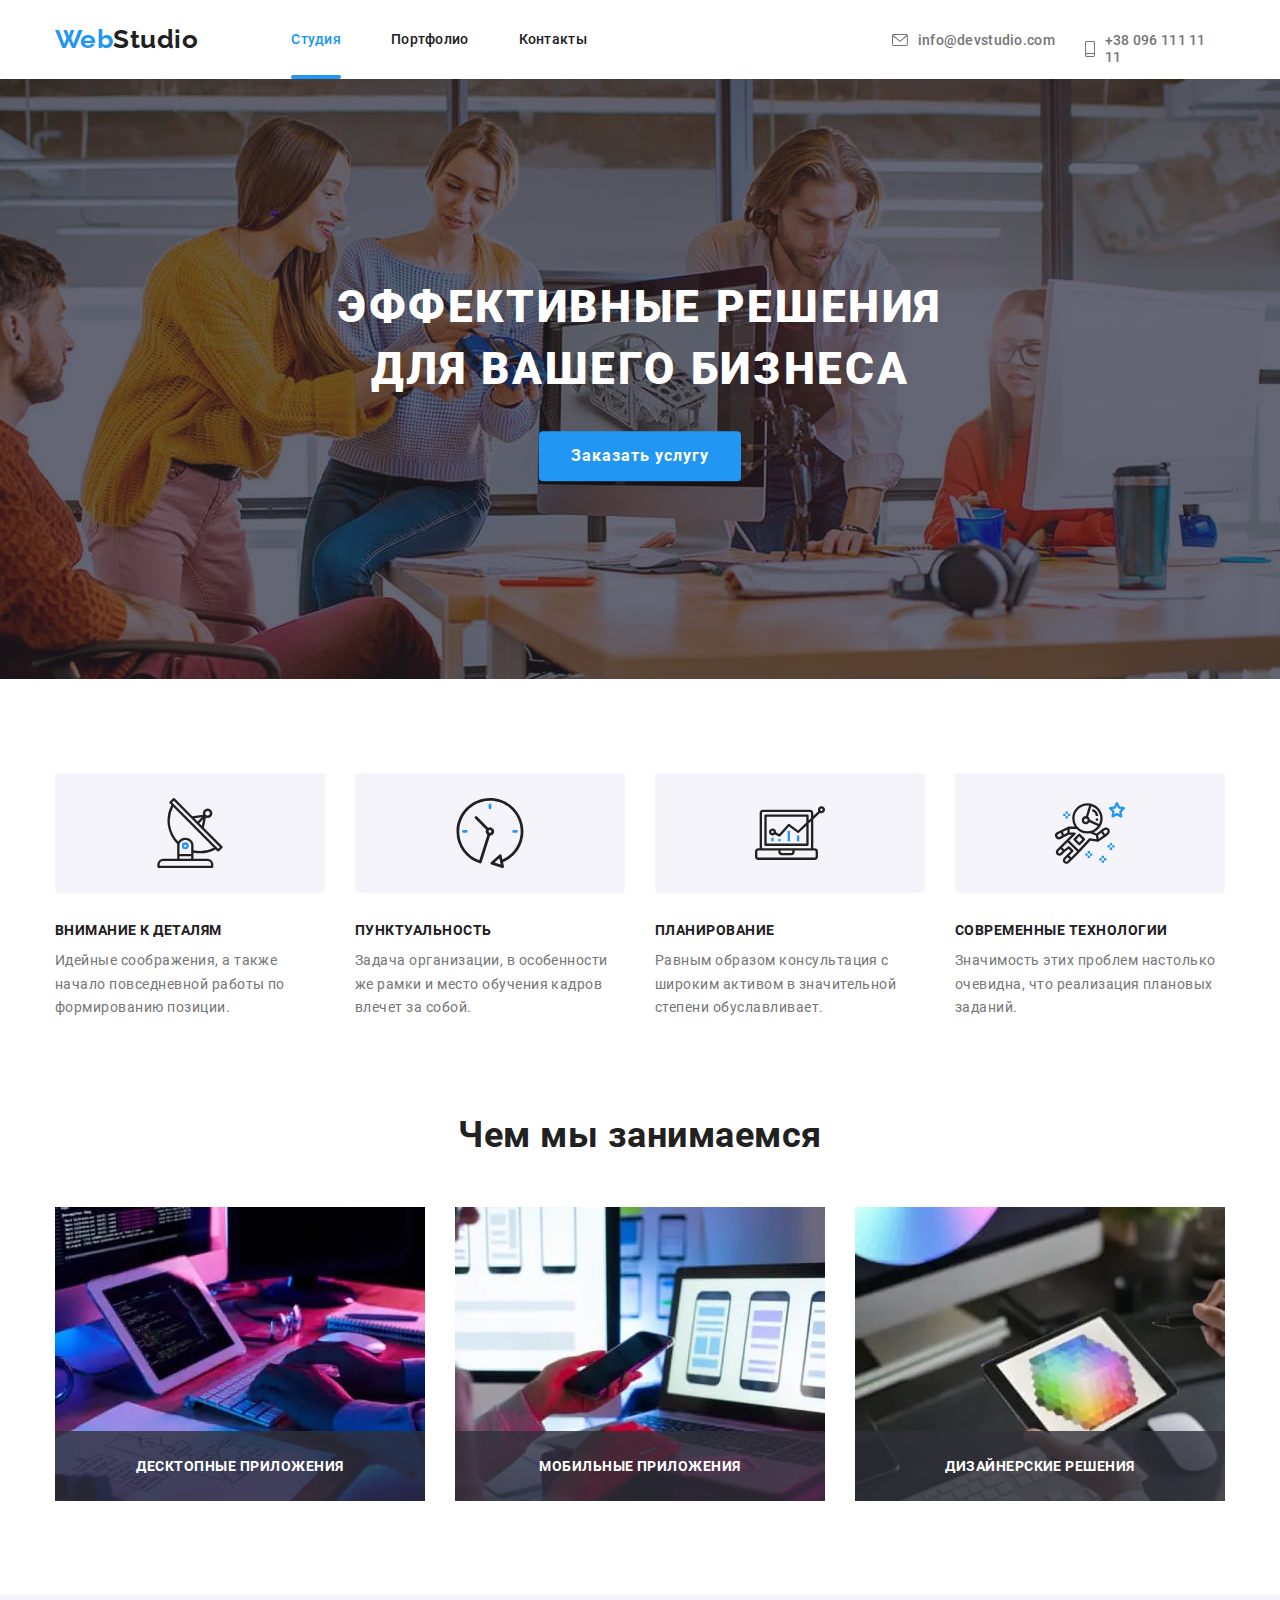
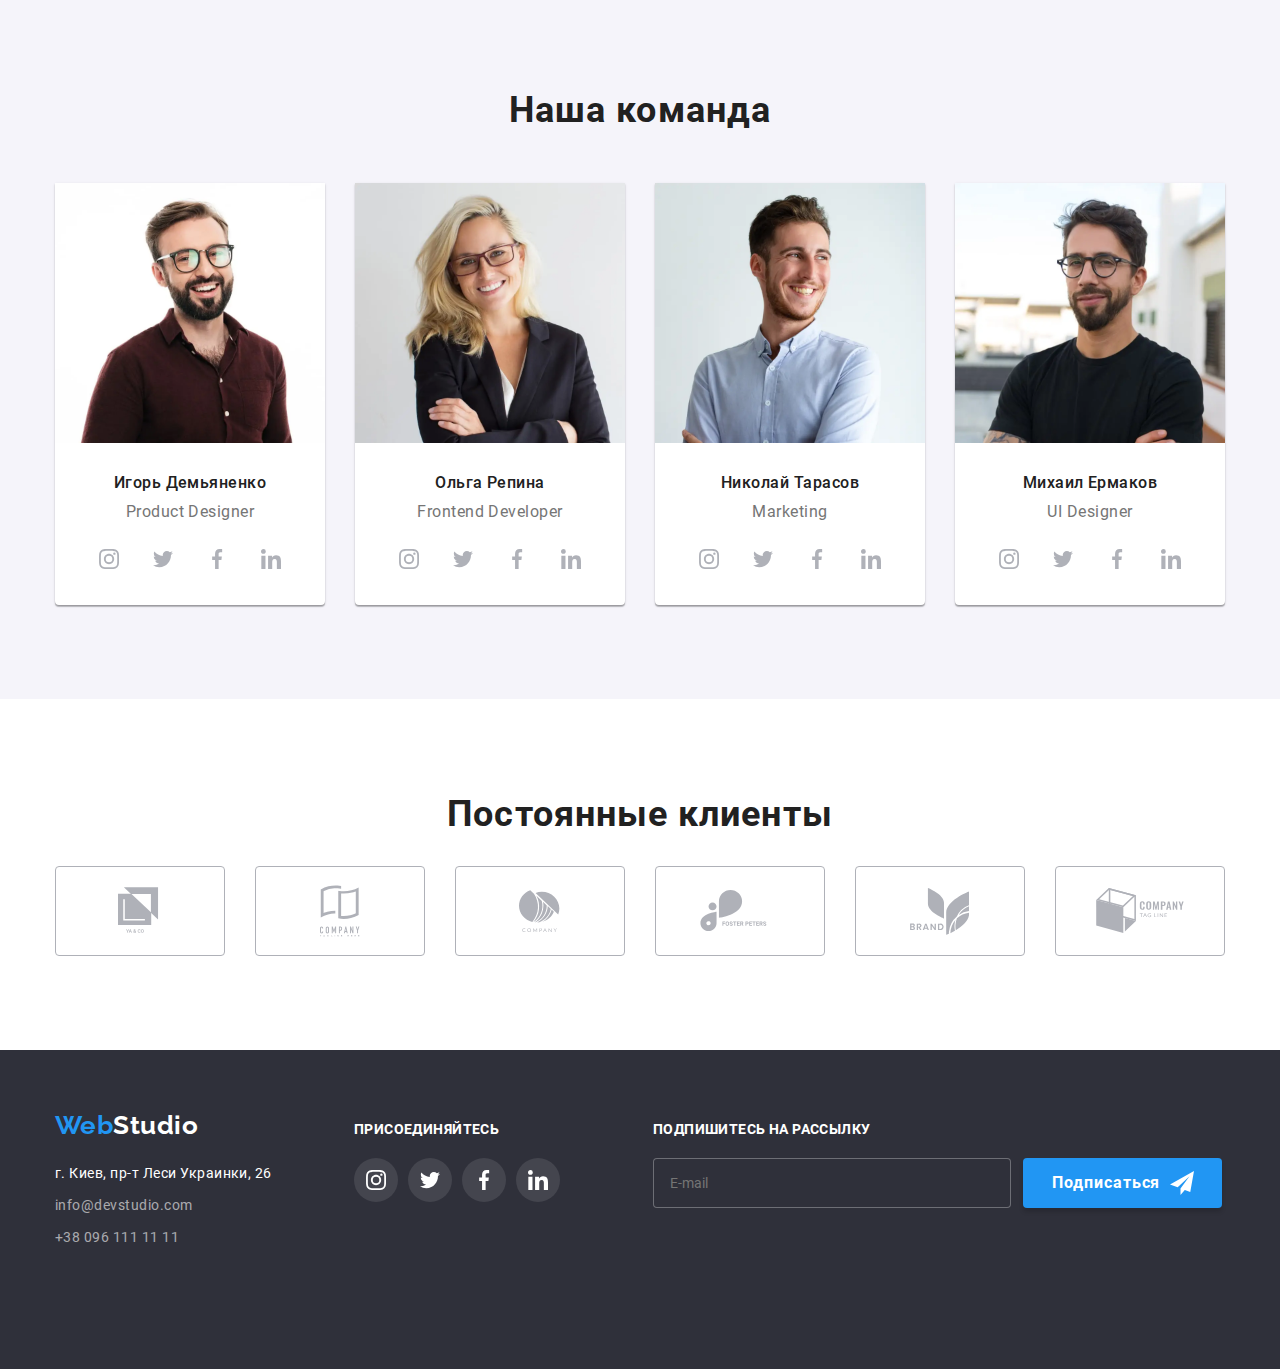
==== commit fbf6cc8d: "footer tablet, desktop" ====
--- a/index.html
+++ b/index.html
@@ -546,7 +546,9 @@
             
             <div class="subscribe">
                 <form>
-                    <label class="subscribe__label">Подпишитесь на рассылку</label>
+                    <div class="subscribe__label">
+                        <label>Подпишитесь на рассылку</label>
+                    </div>
                     <div class="subscribe__button-form">
                         <input class="subscribe__input" type="email" name="subscribe-email" placeholder="E-mail">
                         <button class="subscribe__button" type="submit">Подписаться
--- a/css/main.min.css
+++ b/css/main.min.css
@@ -1,2 +1,2 @@
-/*! normalize.css v8.0.1 | MIT License | github.com/necolas/normalize.css */html{line-height:1.15;-webkit-text-size-adjust:100%}body{margin:0}main{display:block}h1{font-size:2em;margin:0.67em 0}hr{-webkit-box-sizing:content-box;box-sizing:content-box;height:0;overflow:visible}pre{font-family:monospace, monospace;font-size:1em}a{background-color:transparent}abbr[title]{border-bottom:none;text-decoration:underline;-webkit-text-decoration:underline dotted;text-decoration:underline dotted}b,strong{font-weight:bolder}code,kbd,samp{font-family:monospace, monospace;font-size:1em}small{font-size:80%}sub,sup{font-size:75%;line-height:0;position:relative;vertical-align:baseline}sub{bottom:-0.25em}sup{top:-0.5em}img{border-style:none}button,input,optgroup,select,textarea{font-family:inherit;font-size:100%;line-height:1.15;margin:0}button,input{overflow:visible}button,select{text-transform:none}[type='button'],[type='reset'],[type='submit'],button{-webkit-appearance:button}[type='button']::-moz-focus-inner,[type='reset']::-moz-focus-inner,[type='submit']::-moz-focus-inner,button::-moz-focus-inner{border-style:none;padding:0}[type='button']:-moz-focusring,[type='reset']:-moz-focusring,[type='submit']:-moz-focusring,button:-moz-focusring{outline:1px dotted ButtonText}fieldset{padding:0.35em 0.75em 0.625em}legend{-webkit-box-sizing:border-box;box-sizing:border-box;color:inherit;display:table;max-width:100%;padding:0;white-space:normal}progress{vertical-align:baseline}textarea{overflow:auto}[type='checkbox'],[type='radio']{-webkit-box-sizing:border-box;box-sizing:border-box;padding:0}[type='number']::-webkit-inner-spin-button,[type='number']::-webkit-outer-spin-button{height:auto}[type='search']{-webkit-appearance:textfield;outline-offset:-2px}[type='search']::-webkit-search-decoration{-webkit-appearance:none}::-webkit-file-upload-button{-webkit-appearance:button;font:inherit}details{display:block}summary{display:list-item}template{display:none}[hidden]{display:none}@font-face{font-family:'Roboto';font-style:normal;font-weight:400;src:url("../fonts/roboto-v20-latin_cyrillic-regular.eot");src:local(""),url("../fonts/roboto-v20-latin_cyrillic-regular.eot?#iefix") format("embedded-opentype"),url("../fonts/roboto-v20-latin_cyrillic-regular.woff2") format("woff2"),url("../fonts/roboto-v20-latin_cyrillic-regular.woff") format("woff"),url("../fonts/roboto-v20-latin_cyrillic-regular.ttf") format("truetype"),url("../fonts/roboto-v20-latin_cyrillic-regular.svg#Roboto") format("svg")}@font-face{font-family:'Roboto';font-style:normal;font-weight:500;src:url("../fonts/roboto-v20-latin_cyrillic-500.eot");src:local(""),url("../fonts/roboto-v20-latin_cyrillic-500.eot?#iefix") format("embedded-opentype"),url("../fonts/roboto-v20-latin_cyrillic-500.woff2") format("woff2"),url("../fonts/roboto-v20-latin_cyrillic-500.woff") format("woff"),url("../fonts/roboto-v20-latin_cyrillic-500.ttf") format("truetype"),url("../fonts/roboto-v20-latin_cyrillic-500.svg#Roboto") format("svg")}@font-face{font-family:'Roboto';font-style:normal;font-weight:700;src:url("../fonts/roboto-v20-latin_cyrillic-700.eot");src:local(""),url("../fonts/roboto-v20-latin_cyrillic-700.eot?#iefix") format("embedded-opentype"),url("../fonts/roboto-v20-latin_cyrillic-700.woff2") format("woff2"),url("../fonts/roboto-v20-latin_cyrillic-700.woff") format("woff"),url("../fonts/roboto-v20-latin_cyrillic-700.ttf") format("truetype"),url("../fonts/roboto-v20-latin_cyrillic-700.svg#Roboto") format("svg")}@font-face{font-family:'Roboto';font-style:normal;font-weight:900;src:url("../fonts/roboto-v20-latin_cyrillic-900.eot");src:local(""),url("../fonts/roboto-v20-latin_cyrillic-900.eot?#iefix") format("embedded-opentype"),url("../fonts/roboto-v20-latin_cyrillic-900.woff2") format("woff2"),url("../fonts/roboto-v20-latin_cyrillic-900.woff") format("woff"),url("../fonts/roboto-v20-latin_cyrillic-900.ttf") format("truetype"),url("../fonts/roboto-v20-latin_cyrillic-900.svg#Roboto") format("svg")}@font-face{font-family:'Raleway';font-style:normal;font-weight:700;src:url("../fonts/raleway-v18-latin-700.eot");src:local(""),url("../fonts/raleway-v18-latin-700.eot?#iefix") format("embedded-opentype"),url("../fonts/raleway-v18-latin-700.woff2") format("woff2"),url("../fonts/raleway-v18-latin-700.woff") format("woff"),url("../fonts/raleway-v18-latin-700.ttf") format("truetype"),url("../fonts/raleway-v18-latin-700.svg#Raleway") format("svg")}body{color:#212121;background-color:#fff;font-family:Roboto, sans-serif;font-style:normal;letter-spacing:0.03em}ul{list-style:none;margin:0;padding:0}a{color:#212121;text-decoration:none}h1,h2,h3,p{margin-top:0;margin-bottom:0}img{display:block;max-width:100%;height:auto}textarea{resize:none;padding:0}input{margin:0;padding:0}:active,:hover,:focus{outline-color:#2196f3;outline-offset:0}body.modal-open{overflow:hidden}.hero__button,.agreement__button{color:#fff;background-color:#2196f3;font-weight:700;font-size:16px;line-height:1.9;letter-spacing:0.06em;-webkit-box-shadow:0px 4px 4px rgba(0,0,0,0.15);box-shadow:0px 4px 4px rgba(0,0,0,0.15);border-style:none;border-radius:4px;outline-color:#fff;cursor:pointer}.container{padding-left:15px;padding-right:15px;margin-left:auto;margin-right:auto}@media screen and (min-width: 480px){.container{width:480px}}@media screen and (min-width: 768px){.container{width:768px}}@media screen and (min-width: 1200px){.container{width:1200px}}.logo{font-family:Raleway, sans-serif;font-weight:700;font-size:24px;line-height:1.2}@media screen and (min-width: 1200px){.logo{font-size:26px}}.logo__accent{color:#2196f3}.header{position:relative;background-color:#fff;border-bottom:1px solid #ececec}.navigation{display:-webkit-box;display:-ms-flexbox;display:flex;-webkit-box-align:center;-ms-flex-align:center;align-items:center}@media screen and (max-width: 767px){.navigation{-webkit-box-pack:justify;-ms-flex-pack:justify;justify-content:space-between;min-height:60px}}.nav__button{position:absolute;top:10px;right:15px;z-index:1;display:-webkit-inline-box;display:-ms-inline-flexbox;display:inline-flex;margin:0;padding:0;border:none;background-color:transparent;-webkit-transition-property:fill;transition-property:fill;-webkit-transition-duration:250ms;transition-duration:250ms;-webkit-transition-timing-function:cubic-bezier(0.4, 0, 0.2, 1);transition-timing-function:cubic-bezier(0.4, 0, 0.2, 1)}.nav__button .close__mob{display:none}.nav__button.is-open .close__mob{display:block}.nav__button.is-open .menu__mob{display:none}.nav__button:hover,.nav__button:focus{fill:#2196f3;outline:none}@media screen and (min-width: 768px){.nav__button{display:none}}.site__nav{display:-webkit-box;display:-ms-flexbox;display:flex}@media screen and (max-width: 767px){.site__nav{display:none;position:absolute;top:0;left:0;width:100%;height:auto;background-color:#fff;padding:48px 40px;-webkit-box-shadow:0px 4px 4px rgba(0,0,0,0.15);box-shadow:0px 4px 4px rgba(0,0,0,0.15)}.site__nav.is-open{display:block}}@media screen and (max-width: 767px){.site-nav__list{margin-bottom:calc(151px + (302 - 151) * ((100vw - 300px) / (480 - 300)))}}@media screen and (min-width: 768px){.site-nav__list{display:-webkit-box;display:-ms-flexbox;display:flex;margin-left:88px;margin-right:84px}}@media screen and (min-width: 1200px){.site-nav__list{margin-left:93px;margin-right:305px}}.site-nav__item{position:relative}@media screen and (max-width: 767px){.site-nav__item:not(:last-child){margin-bottom:calc(16px + (32 - 16) * ((100vw - 300px) / (480 - 300)))}}@media screen and (min-width: 768px){.site-nav__item:not(:last-child){margin-right:50px}}.site-nav__link{display:block;padding-bottom:32px;padding-top:32px;font-weight:500;font-size:14px;line-height:1.1;letter-spacing:0.02em;-webkit-transition-property:color;transition-property:color;-webkit-transition-duration:250ms;transition-duration:250ms;-webkit-transition-timing-function:cubic-bezier(0.4, 0, 0.2, 1);transition-timing-function:cubic-bezier(0.4, 0, 0.2, 1)}@media screen and (max-width: 767px){.site-nav__link{padding-top:16px;padding-bottom:16px;font-size:calc(20px + (40 - 20) * ((100vw - 300px) / (480 - 300)))}}.site-nav__link:hover,.site-nav__link:focus{color:#2196f3;outline:none}.site-nav__link--current{color:#2196f3}@media screen and (min-width: 768px){.site-nav__link--current::after{position:absolute;content:'';display:block;width:100%;height:4px;border-radius:2px;background-color:#2196f3;margin-top:28px}}@media screen and (min-width: 768px){.contacts__mobile{display:none}}.contacts-mobile__item:not(:last-child){margin-bottom:calc(16px + (32 - 16) * ((100vw - 300px) / (480 - 300)))}.contacts-mobile__item:last-child{margin-bottom:64px}.contacts-mobile__link{font-weight:500;font-size:calc(12px + (24 - 12) * ((100vw - 300px) / (480 - 300)));line-height:1.2;letter-spacing:0.02em;color:#757575;-webkit-transition-property:color font-size;transition-property:color font-size;-webkit-transition-duration:250ms;transition-duration:250ms;-webkit-transition-timing-function:cubic-bezier(0.4, 0, 0.2, 1);transition-timing-function:cubic-bezier(0.4, 0, 0.2, 1)}.contacts-mobile__link:hover,.contacts-mobile__link:focus{color:#2196f3;font-size:calc(17px + (34 - 17) * ((100vw - 300px) / (480 - 300)));outline:none}@media screen and (max-width: 767px){.contacts{display:none}}@media screen and (min-width: 768px){.contacts{margin-top:21px}}@media screen and (min-width: 1200px){.contacts{display:-webkit-box;display:-ms-flexbox;display:flex;margin-top:32px}}.contacts__item:not(:last-child){margin-right:30px}@media screen and (max-width: 1199px){.contacts__item:not(:last-child){margin-bottom:10px}}.contacts__icon{margin-right:10px;fill:currentColor}.contacts__link{display:-webkit-box;display:-ms-flexbox;display:flex;-webkit-box-align:center;-ms-flex-align:center;align-items:center;font-weight:500;font-size:12px;line-height:1.2;letter-spacing:0.02em;color:#757575;-webkit-transition-property:color;transition-property:color;-webkit-transition-duration:250ms;transition-duration:250ms;-webkit-transition-timing-function:cubic-bezier(0.4, 0, 0.2, 1);transition-timing-function:cubic-bezier(0.4, 0, 0.2, 1)}@media screen and (min-width: 1200px){.contacts__link{font-size:14px}}.contacts__link:hover,.contacts__link:focus{color:#2196f3;outline:none}.mob-social__list{display:-webkit-box;display:-ms-flexbox;display:flex}@media screen and (min-width: 768px){.mob-social__list{display:none}}.mob-social__item:not(:last-child){padding-right:10px;margin-right:10px;border-right:1px solid rgba(33,33,33,0.2)}.mob-social__link{font-weight:500;font-size:calc(9px + (18 - 9) * ((100vw - 300px) / (480 - 300)));line-height:1.2;letter-spacing:0.02em;color:#757575;-webkit-transition-property:color;transition-property:color;-webkit-transition-duration:250ms;transition-duration:250ms;-webkit-transition-timing-function:cubic-bezier(0.4, 0, 0.2, 1);transition-timing-function:cubic-bezier(0.4, 0, 0.2, 1)}.mob-social__link:hover,.mob-social__link:focus{color:#2196f3;outline:none}.hero{background-color:#2f303a}.hero__overlay{margin-left:auto;margin-right:auto;text-align:center;background-repeat:no-repeat;background-position:center;background-size:cover}@media screen and (max-width: 767px){.hero__overlay{width:100%;max-width:480px;height:calc(200px + (400 - 200) * ((100vw - 300px) / (480 - 300)));background-image:-webkit-gradient(linear, left top, right top, from(rgba(47,48,58,0.4)), to(rgba(47,48,58,0.4))),url(../images/hero-bgimage/optimisized-jpg/hero__mob.jpg);background-image:linear-gradient(to right, rgba(47,48,58,0.4), rgba(47,48,58,0.4)),url(../images/hero-bgimage/optimisized-jpg/hero__mob.jpg)}}@media screen and (max-width: 767px) and (min-device-pixel-ratio: 2), screen and (max-width: 767px) and (-webkit-min-device-pixel-ratio: 2), screen and (max-width: 767px) and (min-resolution: 192dpi), screen and (max-width: 767px) and (min-resolution: 2dppx){.hero__overlay{background-image:-webkit-gradient(linear, left top, right top, from(rgba(47,48,58,0.4)), to(rgba(47,48,58,0.4))),url(../images/hero-bgimage/optimisized-jpg/hero__mob@2x.jpg);background-image:linear-gradient(to right, rgba(47,48,58,0.4), rgba(47,48,58,0.4)),url(../images/hero-bgimage/optimisized-jpg/hero__mob@2x.jpg)}}@media screen and (max-width: 767px) and (min-device-pixel-ratio: 3), screen and (max-width: 767px) and (-webkit-min-device-pixel-ratio: 3), screen and (max-width: 767px) and (min-resolution: 288dpi), screen and (max-width: 767px) and (min-resolution: 3dppx){.hero__overlay{background-image:-webkit-gradient(linear, left top, right top, from(rgba(47,48,58,0.4)), to(rgba(47,48,58,0.4))),url(../images/hero-bgimage/optimisized-jpg/hero__mob@3x.jpg);background-image:linear-gradient(to right, rgba(47,48,58,0.4), rgba(47,48,58,0.4)),url(../images/hero-bgimage/optimisized-jpg/hero__mob@3x.jpg)}}@media screen and (min-width: 768px){.hero__overlay{width:100%;max-width:768px;height:400px;background-image:-webkit-gradient(linear, left top, right top, from(rgba(47,48,58,0.4)), to(rgba(47,48,58,0.4))),url(../images/hero-bgimage/optimisized-jpg/hero__tablet.jpg);background-image:linear-gradient(to right, rgba(47,48,58,0.4), rgba(47,48,58,0.4)),url(../images/hero-bgimage/optimisized-jpg/hero__tablet.jpg)}}@media screen and (min-width: 768px) and (min-device-pixel-ratio: 2), screen and (min-width: 768px) and (-webkit-min-device-pixel-ratio: 2), screen and (min-width: 768px) and (min-resolution: 192dpi), screen and (min-width: 768px) and (min-resolution: 2dppx){.hero__overlay{background-image:-webkit-gradient(linear, left top, right top, from(rgba(47,48,58,0.4)), to(rgba(47,48,58,0.4))),url(../images/hero-bgimage/optimisized-jpg/hero__tablet@2x.jpg);background-image:linear-gradient(to right, rgba(47,48,58,0.4), rgba(47,48,58,0.4)),url(../images/hero-bgimage/optimisized-jpg/hero__tablet@2x.jpg)}}@media screen and (min-width: 768px) and (min-device-pixel-ratio: 3), screen and (min-width: 768px) and (-webkit-min-device-pixel-ratio: 3), screen and (min-width: 768px) and (min-resolution: 288dpi), screen and (min-width: 768px) and (min-resolution: 3dppx){.hero__overlay{background-image:-webkit-gradient(linear, left top, right top, from(rgba(47,48,58,0.4)), to(rgba(47,48,58,0.4))),url(../images/hero-bgimage/optimisized-jpg/hero__tablet@3x.jpg);background-image:linear-gradient(to right, rgba(47,48,58,0.4), rgba(47,48,58,0.4)),url(../images/hero-bgimage/optimisized-jpg/hero__tablet@3x.jpg)}}@media screen and (min-width: 1200px){.hero__overlay{width:100%;max-width:1600px;height:600px;background-image:-webkit-gradient(linear, left top, right top, from(rgba(47,48,58,0.4)), to(rgba(47,48,58,0.4))),url(../images/hero-bgimage/optimisized-jpg/hero__desktop.jpg);background-image:linear-gradient(to right, rgba(47,48,58,0.4), rgba(47,48,58,0.4)),url(../images/hero-bgimage/optimisized-jpg/hero__desktop.jpg)}}@media screen and (min-width: 1200px) and (min-device-pixel-ratio: 2), screen and (min-width: 1200px) and (-webkit-min-device-pixel-ratio: 2), screen and (min-width: 1200px) and (min-resolution: 192dpi), screen and (min-width: 1200px) and (min-resolution: 2dppx){.hero__overlay{background-image:-webkit-gradient(linear, left top, right top, from(rgba(47,48,58,0.4)), to(rgba(47,48,58,0.4))),url(../images/hero-bgimage/optimisized-jpg/hero__desktop@2x.jpg);background-image:linear-gradient(to right, rgba(47,48,58,0.4), rgba(47,48,58,0.4)),url(../images/hero-bgimage/optimisized-jpg/hero__desktop@2x.jpg)}}@media screen and (min-width: 1200px) and (min-device-pixel-ratio: 3), screen and (min-width: 1200px) and (-webkit-min-device-pixel-ratio: 3), screen and (min-width: 1200px) and (min-resolution: 288dpi), screen and (min-width: 1200px) and (min-resolution: 3dppx){.hero__overlay{background-image:-webkit-gradient(linear, left top, right top, from(rgba(47,48,58,0.4)), to(rgba(47,48,58,0.4))),url(../mages/hero-bgimage/optimisized-jpg/hero__desktop@3x.jpg);background-image:linear-gradient(to right, rgba(47,48,58,0.4), rgba(47,48,58,0.4)),url(../mages/hero-bgimage/optimisized-jpg/hero__desktop@3x.jpg)}}.hero__picture{position:relative}.hero__essense{position:absolute;top:50%;left:50%;-webkit-transform:translate(-50%, -50%);transform:translate(-50%, -50%)}.hero__title{width:360px;font-size:26px;line-height:1.6;font-weight:900;color:#fff;letter-spacing:0.06em;text-transform:uppercase;margin-bottom:30px}@media screen and (max-width: 480px){.hero__title{font-size:calc(13px + (26 - 13) * ((100vw - 300px) / (480 - 300)))}}@media screen and (min-width: 1200px){.hero__title{width:696px;font-size:44px;line-height:1.4}}.hero__button{padding-top:10px;padding-right:32px;padding-bottom:10px;padding-left:32px;border-style:none}@media screen and (max-width: 480px){.hero__button{width:calc(100px + (200 - 100) * ((100vw - 300px) / (480 - 300)));height:calc(25px + (50 - 25) * ((100vw - 300px) / (480 - 300)));font-size:calc(6px + (16 - 8) * ((100vw - 300px) / (480 - 300)));padding-top:calc(5px + (10 - 5) * ((100vw - 300px) / (480 - 300)));padding-right:calc(16px + (32 - 15) * ((100vw - 300px) / (480 - 300)));padding-bottom:calc(5px + (10 - 5) * ((100vw - 300px) / (480 - 300)));padding-left:calc(16px + (32 - 15) * ((100vw - 300px) / (480 - 300)))}}.benefit{padding-top:60px;padding-bottom:60px;background-color:#fff}@media screen and (min-width: 1200px){.benefit{padding-top:94px;padding-bottom:94px}}.benefit__title--hidden{position:absolute;clip:rect(0 0 0 0);width:1px;height:1px;margin:-1px}@media screen and (min-width: 768px){.benefit__list{display:-webkit-box;display:-ms-flexbox;display:flex;-ms-flex-wrap:wrap;flex-wrap:wrap}}@media screen and (max-width: 767px){.benefit__item:not(:last-child){margin-bottom:30px}}@media screen and (min-width: 768px) and (max-width: 1199px){.benefit__item{-ms-flex-preferred-size:calc((100% - 30px) / 2);flex-basis:calc((100% - 30px) / 2)}.benefit__item:nth-child(2n+1){margin-right:30px}.benefit__item:nth-child(-n+2){margin-bottom:30px}}@media screen and (min-width: 1200px){.benefit__item{-ms-flex-preferred-size:calc((100% - 90px) / 4);flex-basis:calc((100% - 90px) / 4)}.benefit__item:not(:last-child){margin-right:30px}}.benefit__item::before{display:block;content:'';height:120px;background-color:#f5f4fa;background-position:50% 50%;background-repeat:no-repeat;border-radius:4px;margin-bottom:30px}.antenna::before{background-image:url(../images/svg/antenna.svg);background-size:70px}.clock::before{background-image:url(../images/svg/clock.svg);background-size:70px}.diagram::before{background-image:url(../images/svg/diagram.svg);background-size:70px}.astronaut::before{background-image:url(../images/svg/astronaut.svg);background-size:70px}.benefit__name{font-weight:700;font-size:14px;line-height:1.1;text-transform:uppercase;margin-bottom:10px}@media screen and (max-width: 767px){.benefit__name{text-align:center}}.benefit__essence{color:#757575;font-size:14px;line-height:1.7}.activity{padding-bottom:94px}@media not screen and (min-width: 1200px){.activity{display:none}}.activity__title{font-weight:700;font-size:36px;line-height:1.2;text-align:center;margin-top:0;margin-bottom:50px}.activity__list{display:-webkit-box;display:-ms-flexbox;display:flex}.activity__item{position:relative;width:calc((100%-60px) / 3);margin-right:30px}.activity__item:nth-child(3n){margin-right:0}.activity__label{position:absolute;bottom:27px;left:0;width:100%;font-weight:700;font-size:14px;line-height:1.1;text-align:center;text-transform:uppercase;color:#fff}.activity__overlay::before{position:absolute;content:'';bottom:0;left:0;width:100%;height:70px;background-color:rgba(47,48,58,0.8)}.team{padding-top:60px;padding-bottom:60px;background-color:#f5f4fa}@media screen and (min-width: 1200px){.team{padding-top:94px;padding-bottom:94px}}.team__title{font-weight:700;font-size:28px;line-height:1.2;text-align:center;letter-spacing:0.03em;color:#212121;margin-bottom:30px}@media screen and (min-width: 1200px){.team__title{font-size:36px;margin-bottom:50px}}@media screen and (min-width: 768px){.team__list{display:-webkit-box;display:-ms-flexbox;display:flex;-ms-flex-wrap:wrap;flex-wrap:wrap}}.team__item{-webkit-box-shadow:0px 1px 3px rgba(0,0,0,0.12),0px 1px 1px rgba(0,0,0,0.14),0px 2px 1px rgba(0,0,0,0.2);box-shadow:0px 1px 3px rgba(0,0,0,0.12),0px 1px 1px rgba(0,0,0,0.14),0px 2px 1px rgba(0,0,0,0.2);border-radius:0px 0px 4px 4px;background-color:#fff}@media screen and (max-width: 767px){.team__item:not(:last-child){margin-bottom:30px}}@media screen and (min-width: 768px) and (max-width: 1199px){.team__item{-ms-flex-preferred-size:calc((100% - 30px) / 2);flex-basis:calc((100% - 30px) / 2)}.team__item:nth-child(2n+1){margin-right:30px}.team__item:nth-child(-n+2){margin-bottom:30px}}@media screen and (min-width: 1200px){.team__item{-ms-flex-preferred-size:calc((100% - 90px) / 4);flex-basis:calc((100% - 90px) / 4)}.team__item:not(:last-child){margin-right:30px}}.team__photo{width:450px;margin-bottom:30px}@media screen and (min-width: 768px){.team__photo{width:354px}}@media screen and (min-width: 1200px){.team__photo{width:270px}}.team__name{font-weight:500;font-size:16px;line-height:1.2;margin-bottom:10px;text-align:center}.team__position{color:#757575;font-size:16px;line-height:1.2;text-align:center;margin-bottom:16px}.team__social-list{display:-webkit-box;display:-ms-flexbox;display:flex;padding-bottom:24px;-webkit-box-align:center;-ms-flex-align:center;align-items:center;-webkit-box-pack:center;-ms-flex-pack:center;justify-content:center}.team__social-item:not(:last-child){margin-right:10px}.team__social-link{display:-webkit-inline-box;display:-ms-inline-flexbox;display:inline-flex;-webkit-box-align:center;-ms-flex-align:center;align-items:center;-webkit-box-pack:center;-ms-flex-pack:center;justify-content:center;width:44px;height:44px;border:none;border-radius:50%;fill:#afb1b8;-webkit-transition-property:color background-color;transition-property:color background-color;-webkit-transition-duration:250ms;transition-duration:250ms;-webkit-transition-timing-function:cubic-bezier(0.4, 0, 0.2, 1);transition-timing-function:cubic-bezier(0.4, 0, 0.2, 1)}.team__social-link:not(:last-child){margin-right:10px}.team__social-icon{width:20px;height:20px}.team__social-link:hover,.team__social-link:focus{background-color:#2196f3;fill:#fff;outline:none}.clients{padding-top:60px;padding-bottom:60px}@media screen and (min-width: 1200px){.clients{padding-top:94px;padding-bottom:94px}}.clients__title{font-weight:700;font-size:28px;line-height:1.2;text-align:center;letter-spacing:0.03em;margin-bottom:30px}@media screen and (min-width: 1200px){.clients__title{font-size:36px}}.clients__list{display:-webkit-box;display:-ms-flexbox;display:flex;-ms-flex-wrap:wrap;flex-wrap:wrap}@media screen and (max-width: 767px){.client__item{-ms-flex-preferred-size:calc((100% - 30px) / 2);flex-basis:calc((100% - 30px) / 2)}.client__item:nth-child(2n+1){margin-right:30px}.client__item:nth-child(-n+4){margin-bottom:30px}}@media screen and (min-width: 768px) and (max-width: 1199px){.client__item{-ms-flex-preferred-size:calc((100% - 60px) / 3);flex-basis:calc((100% - 60px) / 3)}.client__item:nth-child(-n+3){margin-bottom:30px}.client__item:not(:nth-child(1n+6)):not(:nth-child(3)){margin-right:30px}}@media screen and (min-width: 1200px){.client__item{-ms-flex-preferred-size:calc((100% - 150px) / 6);flex-basis:calc((100% - 150px) / 6);margin-bottom:0}.client__item:not(:last-child){margin-right:30px}}.clients__link{width:100%;display:-webkit-inline-box;display:-ms-inline-flexbox;display:inline-flex;-webkit-box-align:center;-ms-flex-align:center;align-items:center;-webkit-box-pack:center;-ms-flex-pack:center;justify-content:center;height:90px;border:1px solid #afb1b8;border-radius:4px;fill:#afb1b8;-webkit-transition-property:color border;transition-property:color border;-webkit-transition-duration:250ms;transition-duration:250ms;-webkit-transition-timing-function:cubic-bezier(0.4, 0, 0.2, 1);transition-timing-function:cubic-bezier(0.4, 0, 0.2, 1)}.clients__link:focus,.clients__link:hover{border:1px solid #2196f3;fill:#2196f3;outline:none}.footer{background-color:#2f303a;color:#fff;font-size:14px;line-height:1.7;padding-top:60px;padding-bottom:60px}@media screen and (max-width: 767px){.footer{text-align:center}}.footer__contacts{margin-bottom:60px}.logo__footer{color:#fff}.footer__list{margin-top:20px}.footer__item:not(:last-child){margin-bottom:8px}.address{font-style:normal}.addressbox{color:rgba(255,255,255,0.6)}.join__title{font-weight:700;font-size:14px;line-height:1.1;letter-spacing:0.03em;text-transform:uppercase;margin-bottom:20px}.join__list{display:-webkit-box;display:-ms-flexbox;display:flex;-webkit-box-pack:center;-ms-flex-pack:center;justify-content:center}.join__item:not(:last-child){margin-right:10px}.join__link{display:-webkit-inline-box;display:-ms-inline-flexbox;display:inline-flex;-webkit-box-align:center;-ms-flex-align:center;align-items:center;-webkit-box-pack:center;-ms-flex-pack:center;justify-content:center;width:44px;height:44px;border:none;border-radius:50%;fill:#fff;background-color:rgba(255,255,255,0.1);-webkit-transition-property:background-color;transition-property:background-color;-webkit-transition-duration:250ms;transition-duration:250ms;-webkit-transition-timing-function:cubic-bezier(0.4, 0, 0.2, 1);transition-timing-function:cubic-bezier(0.4, 0, 0.2, 1)}.join__icon{width:20px;height:20px}.join__link:hover,.join__link:focus{background-color:#2196f3;outline:none}.subscribe{margin-top:60px}.subscribe__label{font-weight:700;font-size:14px;line-height:1.1;letter-spacing:0.03em;text-transform:uppercase}.subscribe__button-form{margin-top:20px}.subscribe__input{display:block;border:1px solid rgba(255,255,255,0.3);-webkit-box-sizing:border-box;box-sizing:border-box;border-radius:4px;background-color:#2f303a;color:#fff;font-size:14px;padding:15px 16px;width:100%;margin-bottom:20px;-webkit-transition-property:border-color;transition-property:border-color;-webkit-transition-duration:250ms;transition-duration:250ms;-webkit-transition-timing-function:cubic-bezier(0.4, 0, 0.2, 1);transition-timing-function:cubic-bezier(0.4, 0, 0.2, 1)}.subscribe__input:focus,.subscribe__input:hover{outline:none;border-color:#2196f3}.subscribe__button{display:-webkit-box;display:-ms-flexbox;display:flex;-webkit-box-pack:end;-ms-flex-pack:end;justify-content:flex-end;-webkit-box-align:center;-ms-flex-align:center;align-items:center;background-color:#2196f3;-webkit-box-shadow:0px 4px 4px rgba(0,0,0,0.15);box-shadow:0px 4px 4px rgba(0,0,0,0.15);border-radius:4px;border:0;padding:10px 28px 10px 29px;font-weight:700;font-size:16px;line-height:1.9;letter-spacing:0.06em;color:#fff;cursor:pointer;outline-color:#fff;margin:0 auto}.subscribe__icon{margin-left:10px;fill:#fff}.backdrop{z-index:2;position:fixed;top:0;left:0;width:100%;height:100%;padding-top:94px;padding-left:15px;padding-right:15px;overflow-y:scroll;background-color:rgba(0,0,0,0.2);opacity:1;-webkit-transition-property:opacity;transition-property:opacity;-webkit-transition-duration:250ms;transition-duration:250ms;-webkit-transition-timing-function:cubic-bezier(0.4, 0, 0.2, 1);transition-timing-function:cubic-bezier(0.4, 0, 0.2, 1)}.backdrop.is-hidden{opacity:0;pointer-events:none}.backdrop.is-hidden .modal{-webkit-transform:scale(0);transform:scale(0)}.modal{max-width:450px;width:100%;background-color:#fff;-webkit-box-shadow:0px 1px 3px rgba(0,0,0,0.12),0px 1px 1px rgba(0,0,0,0.14),0px 2px 1px rgba(0,0,0,0.2);box-shadow:0px 1px 3px rgba(0,0,0,0.12),0px 1px 1px rgba(0,0,0,0.14),0px 2px 1px rgba(0,0,0,0.2);border-radius:4px;opacity:1;-webkit-transition-property:opacity;transition-property:opacity;-webkit-transition-duration:250ms;transition-duration:250ms;-webkit-transition-timing-function:cubic-bezier(0.4, 0, 0.2, 1);transition-timing-function:cubic-bezier(0.4, 0, 0.2, 1)}@media screen and (min-width: 480px){.modal{position:absolute;right:0;left:0;margin:auto;max-width:450px;width:100%}}@media screen and (min-width: 1200px){.modal{max-width:528px;width:100%}}.modal__close-button{position:absolute;top:101px;right:23px;width:30px;height:30px;border-radius:50%;border:1px solid rgba(0,0,0,0.1);background:#fff;cursor:pointer}.modal__close-button:hover,.modal__close-button:focus{fill:#2196f3;outline:none}@media screen and (min-width: 480px){.modal__close-button{top:8px;right:8px}}.form{padding:40px}.form__title{font-weight:700;font-size:20px;line-height:1.1;text-align:center;margin-bottom:12px}.form__modal{margin-bottom:20px}.input__container{position:relative;display:-webkit-box;display:-ms-flexbox;display:flex;-webkit-box-orient:vertical;-webkit-box-direction:normal;-ms-flex-direction:column;flex-direction:column;margin-bottom:10px}.input__label{margin-bottom:4px;font-size:12px;line-height:1.2;color:#757575}.input__field{width:100%;border:1px solid rgba(33,33,33,0.2);border-radius:4px;padding-top:12px;padding-left:42px;padding-bottom:12px;-webkit-transition-property:border;transition-property:border;-webkit-transition-duration:250ms;transition-duration:250ms;-webkit-transition-timing-function:cubic-bezier(0.4, 0, 0.2, 1);transition-timing-function:cubic-bezier(0.4, 0, 0.2, 1)}.input__field:focus{border:1px solid #2196f3;outline:none}.input__icon{position:absolute;top:34px;left:15px;fill:currentColor;-webkit-transition-property:fill;transition-property:fill;-webkit-transition-duration:250ms;transition-duration:250ms;-webkit-transition-timing-function:cubic-bezier(0.4, 0, 0.2, 1);transition-timing-function:cubic-bezier(0.4, 0, 0.2, 1)}.input__field:focus+.input__icon{fill:#2196f3;outline:none}.input__comment{padding:12px 16px;height:120px}.input__comment::-webkit-input-placeholder{font-size:14px;line-height:1.2;letter-spacing:0.01em;color:rgba(117,117,117,0.5)}.input__comment:-ms-input-placeholder{font-size:14px;line-height:1.2;letter-spacing:0.01em;color:rgba(117,117,117,0.5)}.input__comment::-ms-input-placeholder{font-size:14px;line-height:1.2;letter-spacing:0.01em;color:rgba(117,117,117,0.5)}.input__comment::placeholder{font-size:14px;line-height:1.2;letter-spacing:0.01em;color:rgba(117,117,117,0.5)}@media screen and (min-width: 1200px){.input__comment::-webkit-input-placeholder{font-size:12px}.input__comment:-ms-input-placeholder{font-size:12px}.input__comment::-ms-input-placeholder{font-size:12px}.input__comment::placeholder{font-size:12px}}.agreement{position:relative}.agreement__checkbox{-webkit-appearance:none;-moz-appearance:none;appearance:none;position:absolute}.agreement__label{display:block;font-size:12px;line-height:1.7;color:#757575;margin-left:24px;letter-spacing:0.03em}.agreement__label::before{position:absolute;top:50%;left:0;-webkit-transform:translateY(-50%);transform:translateY(-50%);content:'';display:block;width:16px;height:15px;background-image:url(../images/svg/checkbox.svg);-webkit-transition-property:background-color;transition-property:background-color;-webkit-transition-duration:250ms;transition-duration:250ms;-webkit-transition-timing-function:cubic-bezier(0.4, 0, 0.2, 1);transition-timing-function:cubic-bezier(0.4, 0, 0.2, 1)}.agreement__label:hover::before{background-image:url(../images/svg/checkbox-focus.svg)}.agreement__checkbox:focus+.agreement__label::before{background-image:url(../images/svg/checkbox-focus.svg)}.agreement__checkbox:checked+.agreement__label::before{width:16px;height:16px;border-color:transparent;background-color:#2196f3;background-image:url(../images/svg/check-agreement.svg);background-size:contain;background-origin:border-box;-webkit-transition-property:fill;transition-property:fill;-webkit-transition-duration:250ms;transition-duration:250ms;-webkit-transition-timing-function:cubic-bezier(0.4, 0, 0.2, 1);transition-timing-function:cubic-bezier(0.4, 0, 0.2, 1)}@media screen and (min-width: 1200px){.agreement__label{font-size:14px;margin-left:37px}.agreement__label::before{top:50%;left:12px;-webkit-transform:translateY(-50%);transform:translateY(-50%)}}.agreement__link{-webkit-text-decoration-line:underline;text-decoration-line:underline;color:#2196f3}.agreement__button{padding-top:10px;padding-left:55px;padding-bottom:10px;padding-right:56px;margin-top:30px}.button__container{text-align:center}
+/*! normalize.css v8.0.1 | MIT License | github.com/necolas/normalize.css */html{line-height:1.15;-webkit-text-size-adjust:100%}body{margin:0}main{display:block}h1{font-size:2em;margin:0.67em 0}hr{-webkit-box-sizing:content-box;box-sizing:content-box;height:0;overflow:visible}pre{font-family:monospace, monospace;font-size:1em}a{background-color:transparent}abbr[title]{border-bottom:none;text-decoration:underline;-webkit-text-decoration:underline dotted;text-decoration:underline dotted}b,strong{font-weight:bolder}code,kbd,samp{font-family:monospace, monospace;font-size:1em}small{font-size:80%}sub,sup{font-size:75%;line-height:0;position:relative;vertical-align:baseline}sub{bottom:-0.25em}sup{top:-0.5em}img{border-style:none}button,input,optgroup,select,textarea{font-family:inherit;font-size:100%;line-height:1.15;margin:0}button,input{overflow:visible}button,select{text-transform:none}[type='button'],[type='reset'],[type='submit'],button{-webkit-appearance:button}[type='button']::-moz-focus-inner,[type='reset']::-moz-focus-inner,[type='submit']::-moz-focus-inner,button::-moz-focus-inner{border-style:none;padding:0}[type='button']:-moz-focusring,[type='reset']:-moz-focusring,[type='submit']:-moz-focusring,button:-moz-focusring{outline:1px dotted ButtonText}fieldset{padding:0.35em 0.75em 0.625em}legend{-webkit-box-sizing:border-box;box-sizing:border-box;color:inherit;display:table;max-width:100%;padding:0;white-space:normal}progress{vertical-align:baseline}textarea{overflow:auto}[type='checkbox'],[type='radio']{-webkit-box-sizing:border-box;box-sizing:border-box;padding:0}[type='number']::-webkit-inner-spin-button,[type='number']::-webkit-outer-spin-button{height:auto}[type='search']{-webkit-appearance:textfield;outline-offset:-2px}[type='search']::-webkit-search-decoration{-webkit-appearance:none}::-webkit-file-upload-button{-webkit-appearance:button;font:inherit}details{display:block}summary{display:list-item}template{display:none}[hidden]{display:none}@font-face{font-family:'Roboto';font-style:normal;font-weight:400;src:url("../fonts/roboto-v20-latin_cyrillic-regular.eot");src:local(""),url("../fonts/roboto-v20-latin_cyrillic-regular.eot?#iefix") format("embedded-opentype"),url("../fonts/roboto-v20-latin_cyrillic-regular.woff2") format("woff2"),url("../fonts/roboto-v20-latin_cyrillic-regular.woff") format("woff"),url("../fonts/roboto-v20-latin_cyrillic-regular.ttf") format("truetype"),url("../fonts/roboto-v20-latin_cyrillic-regular.svg#Roboto") format("svg")}@font-face{font-family:'Roboto';font-style:normal;font-weight:500;src:url("../fonts/roboto-v20-latin_cyrillic-500.eot");src:local(""),url("../fonts/roboto-v20-latin_cyrillic-500.eot?#iefix") format("embedded-opentype"),url("../fonts/roboto-v20-latin_cyrillic-500.woff2") format("woff2"),url("../fonts/roboto-v20-latin_cyrillic-500.woff") format("woff"),url("../fonts/roboto-v20-latin_cyrillic-500.ttf") format("truetype"),url("../fonts/roboto-v20-latin_cyrillic-500.svg#Roboto") format("svg")}@font-face{font-family:'Roboto';font-style:normal;font-weight:700;src:url("../fonts/roboto-v20-latin_cyrillic-700.eot");src:local(""),url("../fonts/roboto-v20-latin_cyrillic-700.eot?#iefix") format("embedded-opentype"),url("../fonts/roboto-v20-latin_cyrillic-700.woff2") format("woff2"),url("../fonts/roboto-v20-latin_cyrillic-700.woff") format("woff"),url("../fonts/roboto-v20-latin_cyrillic-700.ttf") format("truetype"),url("../fonts/roboto-v20-latin_cyrillic-700.svg#Roboto") format("svg")}@font-face{font-family:'Roboto';font-style:normal;font-weight:900;src:url("../fonts/roboto-v20-latin_cyrillic-900.eot");src:local(""),url("../fonts/roboto-v20-latin_cyrillic-900.eot?#iefix") format("embedded-opentype"),url("../fonts/roboto-v20-latin_cyrillic-900.woff2") format("woff2"),url("../fonts/roboto-v20-latin_cyrillic-900.woff") format("woff"),url("../fonts/roboto-v20-latin_cyrillic-900.ttf") format("truetype"),url("../fonts/roboto-v20-latin_cyrillic-900.svg#Roboto") format("svg")}@font-face{font-family:'Raleway';font-style:normal;font-weight:700;src:url("../fonts/raleway-v18-latin-700.eot");src:local(""),url("../fonts/raleway-v18-latin-700.eot?#iefix") format("embedded-opentype"),url("../fonts/raleway-v18-latin-700.woff2") format("woff2"),url("../fonts/raleway-v18-latin-700.woff") format("woff"),url("../fonts/raleway-v18-latin-700.ttf") format("truetype"),url("../fonts/raleway-v18-latin-700.svg#Raleway") format("svg")}body{color:#212121;background-color:#fff;font-family:Roboto, sans-serif;font-style:normal;letter-spacing:0.03em}ul{list-style:none;margin:0;padding:0}a{color:#212121;text-decoration:none}h1,h2,h3,p{margin-top:0;margin-bottom:0}img{display:block;max-width:100%;height:auto}textarea{resize:none;padding:0}input{margin:0;padding:0}:active,:hover,:focus{outline-color:#2196f3;outline-offset:0}body.modal-open{overflow:hidden}.hero__button,.agreement__button{color:#fff;background-color:#2196f3;font-weight:700;font-size:16px;line-height:1.9;letter-spacing:0.06em;-webkit-box-shadow:0px 4px 4px rgba(0,0,0,0.15);box-shadow:0px 4px 4px rgba(0,0,0,0.15);border-style:none;border-radius:4px;outline-color:#fff;cursor:pointer}.container{padding-left:15px;padding-right:15px;margin-left:auto;margin-right:auto}@media screen and (min-width: 480px){.container{width:480px}}@media screen and (min-width: 768px){.container{width:768px}}@media screen and (min-width: 1200px){.container{width:1200px}}.logo{font-family:Raleway, sans-serif;font-weight:700;font-size:24px;line-height:1.2}@media screen and (min-width: 1200px){.logo{font-size:26px}}.logo__accent{color:#2196f3}.header{position:relative;background-color:#fff}.header__border{border-bottom:1px solid #ececec}.navigation{display:-webkit-box;display:-ms-flexbox;display:flex;-webkit-box-align:center;-ms-flex-align:center;align-items:center}@media screen and (max-width: 767px){.navigation{-webkit-box-pack:justify;-ms-flex-pack:justify;justify-content:space-between;min-height:60px}}.nav__button{position:absolute;top:10px;right:15px;z-index:2;display:-webkit-inline-box;display:-ms-inline-flexbox;display:inline-flex;margin:0;padding:0;border:none;background-color:transparent;-webkit-transition-property:fill;transition-property:fill;-webkit-transition-duration:250ms;transition-duration:250ms;-webkit-transition-timing-function:cubic-bezier(0.4, 0, 0.2, 1);transition-timing-function:cubic-bezier(0.4, 0, 0.2, 1)}.nav__button .close__mob{display:none}.nav__button.is-open .close__mob{display:block}.nav__button.is-open .menu__mob{display:none}.nav__button:hover,.nav__button:focus{fill:#2196f3;outline:none}@media screen and (min-width: 768px){.nav__button{display:none}}.site__nav{display:-webkit-box;display:-ms-flexbox;display:flex}@media screen and (max-width: 767px){.site__nav{display:none;position:absolute;z-index:1;top:0;left:0;width:100%;height:auto;background-color:#fff;padding:48px 40px;-webkit-box-shadow:0px 4px 4px rgba(0,0,0,0.15);box-shadow:0px 4px 4px rgba(0,0,0,0.15)}.site__nav.is-open{display:block}}@media screen and (max-width: 767px){.site-nav__list{margin-bottom:calc(151px + (302 - 151) * ((100vw - 300px) / (480 - 300)))}}@media screen and (min-width: 768px){.site-nav__list{display:-webkit-box;display:-ms-flexbox;display:flex;margin-left:88px;margin-right:84px}}@media screen and (min-width: 1200px){.site-nav__list{margin-left:93px;margin-right:305px}}.site-nav__item{position:relative}@media screen and (max-width: 767px){.site-nav__item:not(:last-child){margin-bottom:calc(16px + (32 - 16) * ((100vw - 300px) / (480 - 300)))}}@media screen and (min-width: 768px){.site-nav__item:not(:last-child){margin-right:50px}}.site-nav__link{display:block;padding-bottom:32px;padding-top:32px;font-weight:500;font-size:14px;line-height:1.1;letter-spacing:0.02em;-webkit-transition-property:color;transition-property:color;-webkit-transition-duration:250ms;transition-duration:250ms;-webkit-transition-timing-function:cubic-bezier(0.4, 0, 0.2, 1);transition-timing-function:cubic-bezier(0.4, 0, 0.2, 1)}@media screen and (max-width: 767px){.site-nav__link{padding-top:16px;padding-bottom:16px;font-size:calc(20px + (40 - 20) * ((100vw - 300px) / (480 - 300)))}}.site-nav__link:hover,.site-nav__link:focus{color:#2196f3;outline:none}.site-nav__link--current{color:#2196f3}@media screen and (min-width: 768px){.site-nav__link--current::after{position:absolute;content:'';display:block;width:100%;height:4px;border-radius:2px;background-color:#2196f3;margin-top:28px}}@media screen and (min-width: 768px){.contacts__mobile{display:none}}.contacts-mobile__item:not(:last-child){margin-bottom:calc(16px + (32 - 16) * ((100vw - 300px) / (480 - 300)))}.contacts-mobile__item:last-child{margin-bottom:64px}.contacts-mobile__link{font-weight:500;font-size:calc(12px + (24 - 12) * ((100vw - 300px) / (480 - 300)));line-height:1.2;letter-spacing:0.02em;color:#757575;-webkit-transition-property:color font-size;transition-property:color font-size;-webkit-transition-duration:250ms;transition-duration:250ms;-webkit-transition-timing-function:cubic-bezier(0.4, 0, 0.2, 1);transition-timing-function:cubic-bezier(0.4, 0, 0.2, 1)}.contacts-mobile__link:hover,.contacts-mobile__link:focus{color:#2196f3;font-size:calc(17px + (34 - 17) * ((100vw - 300px) / (480 - 300)));outline:none}@media screen and (max-width: 767px){.contacts{display:none}}@media screen and (min-width: 768px){.contacts{margin-top:21px}}@media screen and (min-width: 1200px){.contacts{display:-webkit-box;display:-ms-flexbox;display:flex;margin-top:32px}}.contacts__item:not(:last-child){margin-right:30px}@media screen and (max-width: 1199px){.contacts__item:not(:last-child){margin-bottom:10px}}.contacts__icon{margin-right:10px;fill:currentColor}.contacts__link{display:-webkit-box;display:-ms-flexbox;display:flex;-webkit-box-align:center;-ms-flex-align:center;align-items:center;font-weight:500;font-size:12px;line-height:1.2;letter-spacing:0.02em;color:#757575;-webkit-transition-property:color;transition-property:color;-webkit-transition-duration:250ms;transition-duration:250ms;-webkit-transition-timing-function:cubic-bezier(0.4, 0, 0.2, 1);transition-timing-function:cubic-bezier(0.4, 0, 0.2, 1)}@media screen and (min-width: 1200px){.contacts__link{font-size:14px}}.contacts__link:hover,.contacts__link:focus{color:#2196f3;outline:none}.mob-social__list{display:-webkit-box;display:-ms-flexbox;display:flex}@media screen and (min-width: 768px){.mob-social__list{display:none}}.mob-social__item:not(:last-child){padding-right:10px;margin-right:10px;border-right:1px solid rgba(33,33,33,0.2)}.mob-social__link{font-weight:500;font-size:calc(9px + (18 - 9) * ((100vw - 300px) / (480 - 300)));line-height:1.2;letter-spacing:0.02em;color:#757575;-webkit-transition-property:color;transition-property:color;-webkit-transition-duration:250ms;transition-duration:250ms;-webkit-transition-timing-function:cubic-bezier(0.4, 0, 0.2, 1);transition-timing-function:cubic-bezier(0.4, 0, 0.2, 1)}.mob-social__link:hover,.mob-social__link:focus{color:#2196f3;outline:none}.hero{background-color:#2f303a}.hero__overlay{margin-left:auto;margin-right:auto;text-align:center;background-repeat:no-repeat;background-position:center;background-size:cover}@media screen and (max-width: 480px){.hero__overlay{height:calc(300px + (400 - 300) * ((100vw - 300px) / (480 - 300)));background-image:-webkit-gradient(linear, left top, right top, from(rgba(47,48,58,0.4)), to(rgba(47,48,58,0.4))),url(../images/hero-bgimage/optimisized-jpg/hero__mob.jpg);background-image:linear-gradient(to right, rgba(47,48,58,0.4), rgba(47,48,58,0.4)),url(../images/hero-bgimage/optimisized-jpg/hero__mob.jpg)}}@media screen and (max-width: 480px) and (min-device-pixel-ratio: 2), screen and (max-width: 480px) and (-webkit-min-device-pixel-ratio: 2), screen and (max-width: 480px) and (min-resolution: 192dpi), screen and (max-width: 480px) and (min-resolution: 2dppx){.hero__overlay{background-image:-webkit-gradient(linear, left top, right top, from(rgba(47,48,58,0.4)), to(rgba(47,48,58,0.4))),url(../images/hero-bgimage/optimisized-jpg/hero__mob@2x.jpg);background-image:linear-gradient(to right, rgba(47,48,58,0.4), rgba(47,48,58,0.4)),url(../images/hero-bgimage/optimisized-jpg/hero__mob@2x.jpg)}}@media screen and (max-width: 480px) and (min-device-pixel-ratio: 3), screen and (max-width: 480px) and (-webkit-min-device-pixel-ratio: 3), screen and (max-width: 480px) and (min-resolution: 288dpi), screen and (max-width: 480px) and (min-resolution: 3dppx){.hero__overlay{background-image:-webkit-gradient(linear, left top, right top, from(rgba(47,48,58,0.4)), to(rgba(47,48,58,0.4))),url(../images/hero-bgimage/optimisized-jpg/hero__mob@3x.jpg);background-image:linear-gradient(to right, rgba(47,48,58,0.4), rgba(47,48,58,0.4)),url(../images/hero-bgimage/optimisized-jpg/hero__mob@3x.jpg)}}@media screen and (min-width: 480px) and (max-width: 767px){.hero__overlay{width:100%;max-width:480px;height:400px;background-image:-webkit-gradient(linear, left top, right top, from(rgba(47,48,58,0.4)), to(rgba(47,48,58,0.4))),url(../images/hero-bgimage/optimisized-jpg/hero__mob.jpg);background-image:linear-gradient(to right, rgba(47,48,58,0.4), rgba(47,48,58,0.4)),url(../images/hero-bgimage/optimisized-jpg/hero__mob.jpg)}}@media screen and (min-width: 480px) and (max-width: 767px) and (min-device-pixel-ratio: 2), screen and (min-width: 480px) and (max-width: 767px) and (-webkit-min-device-pixel-ratio: 2), screen and (min-width: 480px) and (max-width: 767px) and (min-resolution: 192dpi), screen and (min-width: 480px) and (max-width: 767px) and (min-resolution: 2dppx){.hero__overlay{background-image:-webkit-gradient(linear, left top, right top, from(rgba(47,48,58,0.4)), to(rgba(47,48,58,0.4))),url(../images/hero-bgimage/optimisized-jpg/hero__mob@2x.jpg);background-image:linear-gradient(to right, rgba(47,48,58,0.4), rgba(47,48,58,0.4)),url(../images/hero-bgimage/optimisized-jpg/hero__mob@2x.jpg)}}@media screen and (min-width: 480px) and (max-width: 767px) and (min-device-pixel-ratio: 3), screen and (min-width: 480px) and (max-width: 767px) and (-webkit-min-device-pixel-ratio: 3), screen and (min-width: 480px) and (max-width: 767px) and (min-resolution: 288dpi), screen and (min-width: 480px) and (max-width: 767px) and (min-resolution: 3dppx){.hero__overlay{background-image:-webkit-gradient(linear, left top, right top, from(rgba(47,48,58,0.4)), to(rgba(47,48,58,0.4))),url(../images/hero-bgimage/optimisized-jpg/hero__mob@3x.jpg);background-image:linear-gradient(to right, rgba(47,48,58,0.4), rgba(47,48,58,0.4)),url(../images/hero-bgimage/optimisized-jpg/hero__mob@3x.jpg)}}@media screen and (min-width: 768px){.hero__overlay{width:100%;max-width:768px;height:400px;background-image:-webkit-gradient(linear, left top, right top, from(rgba(47,48,58,0.4)), to(rgba(47,48,58,0.4))),url(../images/hero-bgimage/optimisized-jpg/hero__tablet.jpg);background-image:linear-gradient(to right, rgba(47,48,58,0.4), rgba(47,48,58,0.4)),url(../images/hero-bgimage/optimisized-jpg/hero__tablet.jpg)}}@media screen and (min-width: 768px) and (min-device-pixel-ratio: 2), screen and (min-width: 768px) and (-webkit-min-device-pixel-ratio: 2), screen and (min-width: 768px) and (min-resolution: 192dpi), screen and (min-width: 768px) and (min-resolution: 2dppx){.hero__overlay{background-image:-webkit-gradient(linear, left top, right top, from(rgba(47,48,58,0.4)), to(rgba(47,48,58,0.4))),url(../images/hero-bgimage/optimisized-jpg/hero__tablet@2x.jpg);background-image:linear-gradient(to right, rgba(47,48,58,0.4), rgba(47,48,58,0.4)),url(../images/hero-bgimage/optimisized-jpg/hero__tablet@2x.jpg)}}@media screen and (min-width: 768px) and (min-device-pixel-ratio: 3), screen and (min-width: 768px) and (-webkit-min-device-pixel-ratio: 3), screen and (min-width: 768px) and (min-resolution: 288dpi), screen and (min-width: 768px) and (min-resolution: 3dppx){.hero__overlay{background-image:-webkit-gradient(linear, left top, right top, from(rgba(47,48,58,0.4)), to(rgba(47,48,58,0.4))),url(../images/hero-bgimage/optimisized-jpg/hero__tablet@3x.jpg);background-image:linear-gradient(to right, rgba(47,48,58,0.4), rgba(47,48,58,0.4)),url(../images/hero-bgimage/optimisized-jpg/hero__tablet@3x.jpg)}}@media screen and (min-width: 1200px){.hero__overlay{width:100%;max-width:1600px;height:600px;background-image:-webkit-gradient(linear, left top, right top, from(rgba(47,48,58,0.4)), to(rgba(47,48,58,0.4))),url(../images/hero-bgimage/optimisized-jpg/hero__desktop.jpg);background-image:linear-gradient(to right, rgba(47,48,58,0.4), rgba(47,48,58,0.4)),url(../images/hero-bgimage/optimisized-jpg/hero__desktop.jpg)}}@media screen and (min-width: 1200px) and (min-device-pixel-ratio: 2), screen and (min-width: 1200px) and (-webkit-min-device-pixel-ratio: 2), screen and (min-width: 1200px) and (min-resolution: 192dpi), screen and (min-width: 1200px) and (min-resolution: 2dppx){.hero__overlay{background-image:-webkit-gradient(linear, left top, right top, from(rgba(47,48,58,0.4)), to(rgba(47,48,58,0.4))),url(../images/hero-bgimage/optimisized-jpg/hero__desktop@2x.jpg);background-image:linear-gradient(to right, rgba(47,48,58,0.4), rgba(47,48,58,0.4)),url(../images/hero-bgimage/optimisized-jpg/hero__desktop@2x.jpg)}}@media screen and (min-width: 1200px) and (min-device-pixel-ratio: 3), screen and (min-width: 1200px) and (-webkit-min-device-pixel-ratio: 3), screen and (min-width: 1200px) and (min-resolution: 288dpi), screen and (min-width: 1200px) and (min-resolution: 3dppx){.hero__overlay{background-image:-webkit-gradient(linear, left top, right top, from(rgba(47,48,58,0.4)), to(rgba(47,48,58,0.4))),url(../mages/hero-bgimage/optimisized-jpg/hero__desktop@3x.jpg);background-image:linear-gradient(to right, rgba(47,48,58,0.4), rgba(47,48,58,0.4)),url(../mages/hero-bgimage/optimisized-jpg/hero__desktop@3x.jpg)}}.hero__picture{position:relative}.hero__essense{position:absolute;top:50%;left:50%;-webkit-transform:translate(-50%, -50%);transform:translate(-50%, -50%)}.hero__title{width:360px;font-size:26px;line-height:1.6;font-weight:900;color:#fff;letter-spacing:0.06em;text-transform:uppercase;margin-bottom:30px}@media screen and (max-width: 480px){.hero__title{font-size:calc(19px + (26 - 19) * ((100vw - 300px) / (480 - 300)))}}@media screen and (min-width: 1200px){.hero__title{width:696px;font-size:44px;line-height:1.4}}.hero__button{padding-top:10px;padding-right:32px;padding-bottom:10px;padding-left:32px;border-style:none}@media screen and (max-width: 479px){.hero__button{width:calc(150px + (200 - 150) * ((100vw - 300px) / (480 - 300)));height:calc(38px + (50 - 38) * ((100vw - 300px) / (480 - 300)));font-size:calc(10px + (16 - 11) * ((100vw - 300px) / (480 - 300)));padding-top:calc(8px + (10 - 8) * ((100vw - 300px) / (480 - 300)));padding-right:calc(24px + (32 - 24) * ((100vw - 300px) / (480 - 300)));padding-bottom:calc(8px + (10 - 8) * ((100vw - 300px) / (480 - 300)));padding-left:calc(24px + (32 - 24) * ((100vw - 300px) / (480 - 300)))}}.benefit{padding-top:60px;padding-bottom:60px;background-color:#fff}@media screen and (min-width: 1200px){.benefit{padding-top:94px;padding-bottom:94px}}.benefit__title--hidden{position:absolute;clip:rect(0 0 0 0);width:1px;height:1px;margin:-1px}@media screen and (min-width: 768px){.benefit__list{display:-webkit-box;display:-ms-flexbox;display:flex;-ms-flex-wrap:wrap;flex-wrap:wrap}}@media screen and (max-width: 767px){.benefit__item:not(:last-child){margin-bottom:30px}}@media screen and (min-width: 768px) and (max-width: 1199px){.benefit__item{-ms-flex-preferred-size:calc((100% - 30px) / 2);flex-basis:calc((100% - 30px) / 2)}.benefit__item:nth-child(2n+1){margin-right:30px}.benefit__item:nth-child(-n+2){margin-bottom:30px}}@media screen and (min-width: 1200px){.benefit__item{-ms-flex-preferred-size:calc((100% - 90px) / 4);flex-basis:calc((100% - 90px) / 4)}.benefit__item:not(:last-child){margin-right:30px}}.benefit__item::before{display:block;content:'';height:120px;background-color:#f5f4fa;background-position:50% 50%;background-repeat:no-repeat;border-radius:4px;margin-bottom:30px}.antenna::before{background-image:url(../images/svg/antenna.svg);background-size:70px}.clock::before{background-image:url(../images/svg/clock.svg);background-size:70px}.diagram::before{background-image:url(../images/svg/diagram.svg);background-size:70px}.astronaut::before{background-image:url(../images/svg/astronaut.svg);background-size:70px}.benefit__name{font-weight:700;font-size:14px;line-height:1.1;text-transform:uppercase;margin-bottom:10px}@media screen and (max-width: 767px){.benefit__name{text-align:center}}.benefit__essence{color:#757575;font-size:14px;line-height:1.7}.activity{padding-bottom:94px}@media not screen and (min-width: 1200px){.activity{display:none}}.activity__title{font-weight:700;font-size:36px;line-height:1.2;text-align:center;margin-top:0;margin-bottom:50px}.activity__list{display:-webkit-box;display:-ms-flexbox;display:flex}.activity__item{position:relative;width:calc((100%-60px) / 3);margin-right:30px}.activity__item:nth-child(3n){margin-right:0}.activity__label{position:absolute;bottom:27px;left:0;width:100%;font-weight:700;font-size:14px;line-height:1.1;text-align:center;text-transform:uppercase;color:#fff}.activity__overlay::before{position:absolute;content:'';bottom:0;left:0;width:100%;height:70px;background-color:rgba(47,48,58,0.8)}.team{padding-top:60px;padding-bottom:60px;background-color:#f5f4fa}@media screen and (min-width: 1200px){.team{padding-top:94px;padding-bottom:94px}}.team__title{font-weight:700;font-size:28px;line-height:1.2;text-align:center;letter-spacing:0.03em;color:#212121;margin-bottom:30px}@media screen and (min-width: 1200px){.team__title{font-size:36px;margin-bottom:50px}}@media screen and (min-width: 768px){.team__list{display:-webkit-box;display:-ms-flexbox;display:flex;-ms-flex-wrap:wrap;flex-wrap:wrap}}.team__item{-webkit-box-shadow:0px 1px 3px rgba(0,0,0,0.12),0px 1px 1px rgba(0,0,0,0.14),0px 2px 1px rgba(0,0,0,0.2);box-shadow:0px 1px 3px rgba(0,0,0,0.12),0px 1px 1px rgba(0,0,0,0.14),0px 2px 1px rgba(0,0,0,0.2);border-radius:0px 0px 4px 4px;background-color:#fff}@media screen and (max-width: 767px){.team__item:not(:last-child){margin-bottom:30px}}@media screen and (min-width: 768px) and (max-width: 1199px){.team__item{-ms-flex-preferred-size:calc((100% - 30px) / 2);flex-basis:calc((100% - 30px) / 2)}.team__item:nth-child(2n+1){margin-right:30px}.team__item:nth-child(-n+2){margin-bottom:30px}}@media screen and (min-width: 1200px){.team__item{-ms-flex-preferred-size:calc((100% - 90px) / 4);flex-basis:calc((100% - 90px) / 4)}.team__item:not(:last-child){margin-right:30px}}.team__photo{width:450px;margin-bottom:30px}@media screen and (min-width: 768px){.team__photo{width:354px}}@media screen and (min-width: 1200px){.team__photo{width:270px}}.team__name{font-weight:500;font-size:16px;line-height:1.2;margin-bottom:10px;text-align:center}.team__position{color:#757575;font-size:16px;line-height:1.2;text-align:center;margin-bottom:16px}.team__social-list{display:-webkit-box;display:-ms-flexbox;display:flex;padding-bottom:24px;-webkit-box-align:center;-ms-flex-align:center;align-items:center;-webkit-box-pack:center;-ms-flex-pack:center;justify-content:center}.team__social-item:not(:last-child){margin-right:10px}.team__social-link{display:-webkit-inline-box;display:-ms-inline-flexbox;display:inline-flex;-webkit-box-align:center;-ms-flex-align:center;align-items:center;-webkit-box-pack:center;-ms-flex-pack:center;justify-content:center;width:44px;height:44px;border:none;border-radius:50%;fill:#afb1b8;-webkit-transition-property:color background-color;transition-property:color background-color;-webkit-transition-duration:250ms;transition-duration:250ms;-webkit-transition-timing-function:cubic-bezier(0.4, 0, 0.2, 1);transition-timing-function:cubic-bezier(0.4, 0, 0.2, 1)}.team__social-link:not(:last-child){margin-right:10px}.team__social-icon{width:20px;height:20px}.team__social-link:hover,.team__social-link:focus{background-color:#2196f3;fill:#fff;outline:none}.clients{padding-top:60px;padding-bottom:60px}@media screen and (min-width: 1200px){.clients{padding-top:94px;padding-bottom:94px}}.clients__title{font-weight:700;font-size:28px;line-height:1.2;text-align:center;letter-spacing:0.03em;margin-bottom:30px}@media screen and (min-width: 1200px){.clients__title{font-size:36px}}.clients__list{display:-webkit-box;display:-ms-flexbox;display:flex;-ms-flex-wrap:wrap;flex-wrap:wrap}@media screen and (max-width: 767px){.client__item{-ms-flex-preferred-size:calc((100% - 30px) / 2);flex-basis:calc((100% - 30px) / 2)}.client__item:nth-child(2n+1){margin-right:30px}.client__item:nth-child(-n+4){margin-bottom:30px}}@media screen and (min-width: 768px) and (max-width: 1199px){.client__item{-ms-flex-preferred-size:calc((100% - 60px) / 3);flex-basis:calc((100% - 60px) / 3)}.client__item:nth-child(-n+3){margin-bottom:30px}.client__item:not(:nth-child(1n+6)):not(:nth-child(3)){margin-right:30px}}@media screen and (min-width: 1200px){.client__item{-ms-flex-preferred-size:calc((100% - 150px) / 6);flex-basis:calc((100% - 150px) / 6);margin-bottom:0}.client__item:not(:last-child){margin-right:30px}}.clients__link{width:100%;display:-webkit-inline-box;display:-ms-inline-flexbox;display:inline-flex;-webkit-box-align:center;-ms-flex-align:center;align-items:center;-webkit-box-pack:center;-ms-flex-pack:center;justify-content:center;height:90px;border:1px solid #afb1b8;border-radius:4px;fill:#afb1b8;-webkit-transition-property:color border;transition-property:color border;-webkit-transition-duration:250ms;transition-duration:250ms;-webkit-transition-timing-function:cubic-bezier(0.4, 0, 0.2, 1);transition-timing-function:cubic-bezier(0.4, 0, 0.2, 1)}.clients__link:focus,.clients__link:hover{border:1px solid #2196f3;fill:#2196f3;outline:none}.footer{background-color:#2f303a;color:#fff;font-size:14px;line-height:1.7;padding-top:60px;padding-bottom:60px}@media screen and (max-width: 767px){.footer{text-align:center}}.footer__contacts-tab{display:-webkit-box;display:-ms-flexbox;display:flex;-webkit-box-align:baseline;-ms-flex-align:baseline;align-items:baseline;-webkit-box-pack:center;-ms-flex-pack:center;justify-content:center}@media screen and (min-width: 1200px){.footer__container{display:-webkit-box;display:-ms-flexbox;display:flex;-webkit-box-align:baseline;-ms-flex-align:baseline;align-items:baseline}}.footer__contacts{margin-bottom:60px}@media screen and (min-width: 768px){.footer__contacts{margin-right:165px;text-align:center}}@media screen and (min-width: 1200px){.footer__contacts{margin-right:82px;text-align:start}}.logo__footer{color:#fff}.footer__list{margin-top:20px}.footer__item:not(:last-child){margin-bottom:8px}.address{font-style:normal}.addressbox{color:rgba(255,255,255,0.6)}@media screen and (min-width: 768px){.join{text-align:center}}@media screen and (min-width: 1200px){.join{margin-right:93px;text-align:start}}.join__title{font-weight:700;font-size:14px;line-height:1.1;letter-spacing:0.03em;text-transform:uppercase;margin-bottom:20px}.join__list{display:-webkit-box;display:-ms-flexbox;display:flex;-webkit-box-pack:center;-ms-flex-pack:center;justify-content:center}.join__item:not(:last-child){margin-right:10px}.join__link{display:-webkit-inline-box;display:-ms-inline-flexbox;display:inline-flex;-webkit-box-align:center;-ms-flex-align:center;align-items:center;-webkit-box-pack:center;-ms-flex-pack:center;justify-content:center;width:44px;height:44px;border:none;border-radius:50%;fill:#fff;background-color:rgba(255,255,255,0.1);-webkit-transition-property:background-color;transition-property:background-color;-webkit-transition-duration:250ms;transition-duration:250ms;-webkit-transition-timing-function:cubic-bezier(0.4, 0, 0.2, 1);transition-timing-function:cubic-bezier(0.4, 0, 0.2, 1)}.join__icon{width:20px;height:20px}.join__link:hover,.join__link:focus{background-color:#2196f3;outline:none}.subscribe{margin-top:60px}@media screen and (min-width: 768px){.subscribe{margin-top:0;text-align:center}}@media screen and (min-width: 1200px){.subscribe{text-align:start}}.subscribe__label{font-weight:700;font-size:14px;line-height:1.1;letter-spacing:0.03em;text-transform:uppercase;margin-bottom:20px}@media screen and (min-width: 1200px){.subscribe__button-form{display:-webkit-box;display:-ms-flexbox;display:flex;margin:0}}.subscribe__input{display:block;border:1px solid rgba(255,255,255,0.3);-webkit-box-sizing:border-box;box-sizing:border-box;border-radius:4px;background-color:#2f303a;color:#fff;font-size:14px;padding:15px 16px;width:100%;margin-bottom:20px;-webkit-transition-property:border-color;transition-property:border-color;-webkit-transition-duration:250ms;transition-duration:250ms;-webkit-transition-timing-function:cubic-bezier(0.4, 0, 0.2, 1);transition-timing-function:cubic-bezier(0.4, 0, 0.2, 1)}@media screen and (min-width: 768px) and (max-width: 1199px){.subscribe__input{width:450px;margin-right:auto;margin-left:auto}}@media screen and (min-width: 1200px){.subscribe__input{width:358px;margin-right:12px;margin-bottom:0}}.subscribe__input:focus,.subscribe__input:hover{outline:none;border-color:#2196f3}.subscribe__button{display:-webkit-box;display:-ms-flexbox;display:flex;-webkit-box-pack:end;-ms-flex-pack:end;justify-content:flex-end;-webkit-box-align:center;-ms-flex-align:center;align-items:center;background-color:#2196f3;-webkit-box-shadow:0px 4px 4px rgba(0,0,0,0.15);box-shadow:0px 4px 4px rgba(0,0,0,0.15);border-radius:4px;border:0;padding:10px 28px 10px 29px;font-weight:700;font-size:16px;line-height:1.9;letter-spacing:0.06em;color:#fff;cursor:pointer;outline-color:#fff;margin:0 auto}.subscribe__icon{margin-left:10px;fill:#fff}.backdrop{z-index:3;position:fixed;top:0;left:0;width:100%;height:100%;padding-top:94px;padding-left:15px;padding-right:15px;overflow-y:scroll;background-color:rgba(0,0,0,0.2);opacity:1;-webkit-transition-property:opacity;transition-property:opacity;-webkit-transition-duration:250ms;transition-duration:250ms;-webkit-transition-timing-function:cubic-bezier(0.4, 0, 0.2, 1);transition-timing-function:cubic-bezier(0.4, 0, 0.2, 1)}.backdrop.is-hidden{opacity:0;pointer-events:none}.backdrop.is-hidden .modal{-webkit-transform:scale(0);transform:scale(0)}.modal{max-width:450px;width:100%;background-color:#fff;-webkit-box-shadow:0px 1px 3px rgba(0,0,0,0.12),0px 1px 1px rgba(0,0,0,0.14),0px 2px 1px rgba(0,0,0,0.2);box-shadow:0px 1px 3px rgba(0,0,0,0.12),0px 1px 1px rgba(0,0,0,0.14),0px 2px 1px rgba(0,0,0,0.2);border-radius:4px;opacity:1;-webkit-transition-property:opacity;transition-property:opacity;-webkit-transition-duration:250ms;transition-duration:250ms;-webkit-transition-timing-function:cubic-bezier(0.4, 0, 0.2, 1);transition-timing-function:cubic-bezier(0.4, 0, 0.2, 1)}@media screen and (min-width: 480px){.modal{position:absolute;right:0;left:0;margin:auto;max-width:450px;width:100%}}@media screen and (min-width: 1200px){.modal{max-width:528px;width:100%}}.modal__close-button{position:absolute;top:101px;right:23px;width:30px;height:30px;border-radius:50%;border:1px solid rgba(0,0,0,0.1);background:#fff;cursor:pointer}.modal__close-button:hover,.modal__close-button:focus{fill:#2196f3;outline:none}@media screen and (min-width: 480px){.modal__close-button{top:8px;right:8px}}.form{padding:40px}.form__title{font-weight:700;font-size:20px;line-height:1.1;text-align:center;margin-bottom:12px}.form__modal{margin-bottom:20px}.input__container{position:relative;display:-webkit-box;display:-ms-flexbox;display:flex;-webkit-box-orient:vertical;-webkit-box-direction:normal;-ms-flex-direction:column;flex-direction:column;margin-bottom:10px}.input__label{margin-bottom:4px;font-size:12px;line-height:1.2;color:#757575}.input__field{width:100%;border:1px solid rgba(33,33,33,0.2);border-radius:4px;padding-top:12px;padding-left:42px;padding-bottom:12px;-webkit-transition-property:border;transition-property:border;-webkit-transition-duration:250ms;transition-duration:250ms;-webkit-transition-timing-function:cubic-bezier(0.4, 0, 0.2, 1);transition-timing-function:cubic-bezier(0.4, 0, 0.2, 1)}.input__field:focus{border:1px solid #2196f3;outline:none}.input__icon{position:absolute;top:34px;left:15px;fill:currentColor;-webkit-transition-property:fill;transition-property:fill;-webkit-transition-duration:250ms;transition-duration:250ms;-webkit-transition-timing-function:cubic-bezier(0.4, 0, 0.2, 1);transition-timing-function:cubic-bezier(0.4, 0, 0.2, 1)}.input__field:focus+.input__icon{fill:#2196f3;outline:none}.input__comment{padding:12px 16px;height:120px}.input__comment::-webkit-input-placeholder{font-size:14px;line-height:1.2;letter-spacing:0.01em;color:rgba(117,117,117,0.5)}.input__comment:-ms-input-placeholder{font-size:14px;line-height:1.2;letter-spacing:0.01em;color:rgba(117,117,117,0.5)}.input__comment::-ms-input-placeholder{font-size:14px;line-height:1.2;letter-spacing:0.01em;color:rgba(117,117,117,0.5)}.input__comment::placeholder{font-size:14px;line-height:1.2;letter-spacing:0.01em;color:rgba(117,117,117,0.5)}@media screen and (min-width: 1200px){.input__comment::-webkit-input-placeholder{font-size:12px}.input__comment:-ms-input-placeholder{font-size:12px}.input__comment::-ms-input-placeholder{font-size:12px}.input__comment::placeholder{font-size:12px}}.agreement{position:relative}.agreement__checkbox{-webkit-appearance:none;-moz-appearance:none;appearance:none;position:absolute}.agreement__label{display:block;font-size:12px;line-height:1.7;color:#757575;margin-left:24px;letter-spacing:0.03em}.agreement__label::before{position:absolute;top:50%;left:0;-webkit-transform:translateY(-50%);transform:translateY(-50%);content:'';display:block;width:16px;height:15px;background-image:url(../images/svg/checkbox.svg);-webkit-transition-property:background-color;transition-property:background-color;-webkit-transition-duration:250ms;transition-duration:250ms;-webkit-transition-timing-function:cubic-bezier(0.4, 0, 0.2, 1);transition-timing-function:cubic-bezier(0.4, 0, 0.2, 1)}.agreement__label:hover::before{background-image:url(../images/svg/checkbox-focus.svg)}.agreement__checkbox:focus+.agreement__label::before{background-image:url(../images/svg/checkbox-focus.svg)}.agreement__checkbox:checked+.agreement__label::before{width:16px;height:16px;border-color:transparent;background-color:#2196f3;background-image:url(../images/svg/check-agreement.svg);background-size:contain;background-origin:border-box;-webkit-transition-property:fill;transition-property:fill;-webkit-transition-duration:250ms;transition-duration:250ms;-webkit-transition-timing-function:cubic-bezier(0.4, 0, 0.2, 1);transition-timing-function:cubic-bezier(0.4, 0, 0.2, 1)}@media screen and (min-width: 1200px){.agreement__label{font-size:14px;margin-left:37px}.agreement__label::before{top:50%;left:12px;-webkit-transform:translateY(-50%);transform:translateY(-50%)}}.agreement__link{-webkit-text-decoration-line:underline;text-decoration-line:underline;color:#2196f3}.agreement__button{padding-top:10px;padding-left:55px;padding-bottom:10px;padding-right:56px;margin-top:30px}.button__container{text-align:center}
 /*# sourceMappingURL=main.min.css.map */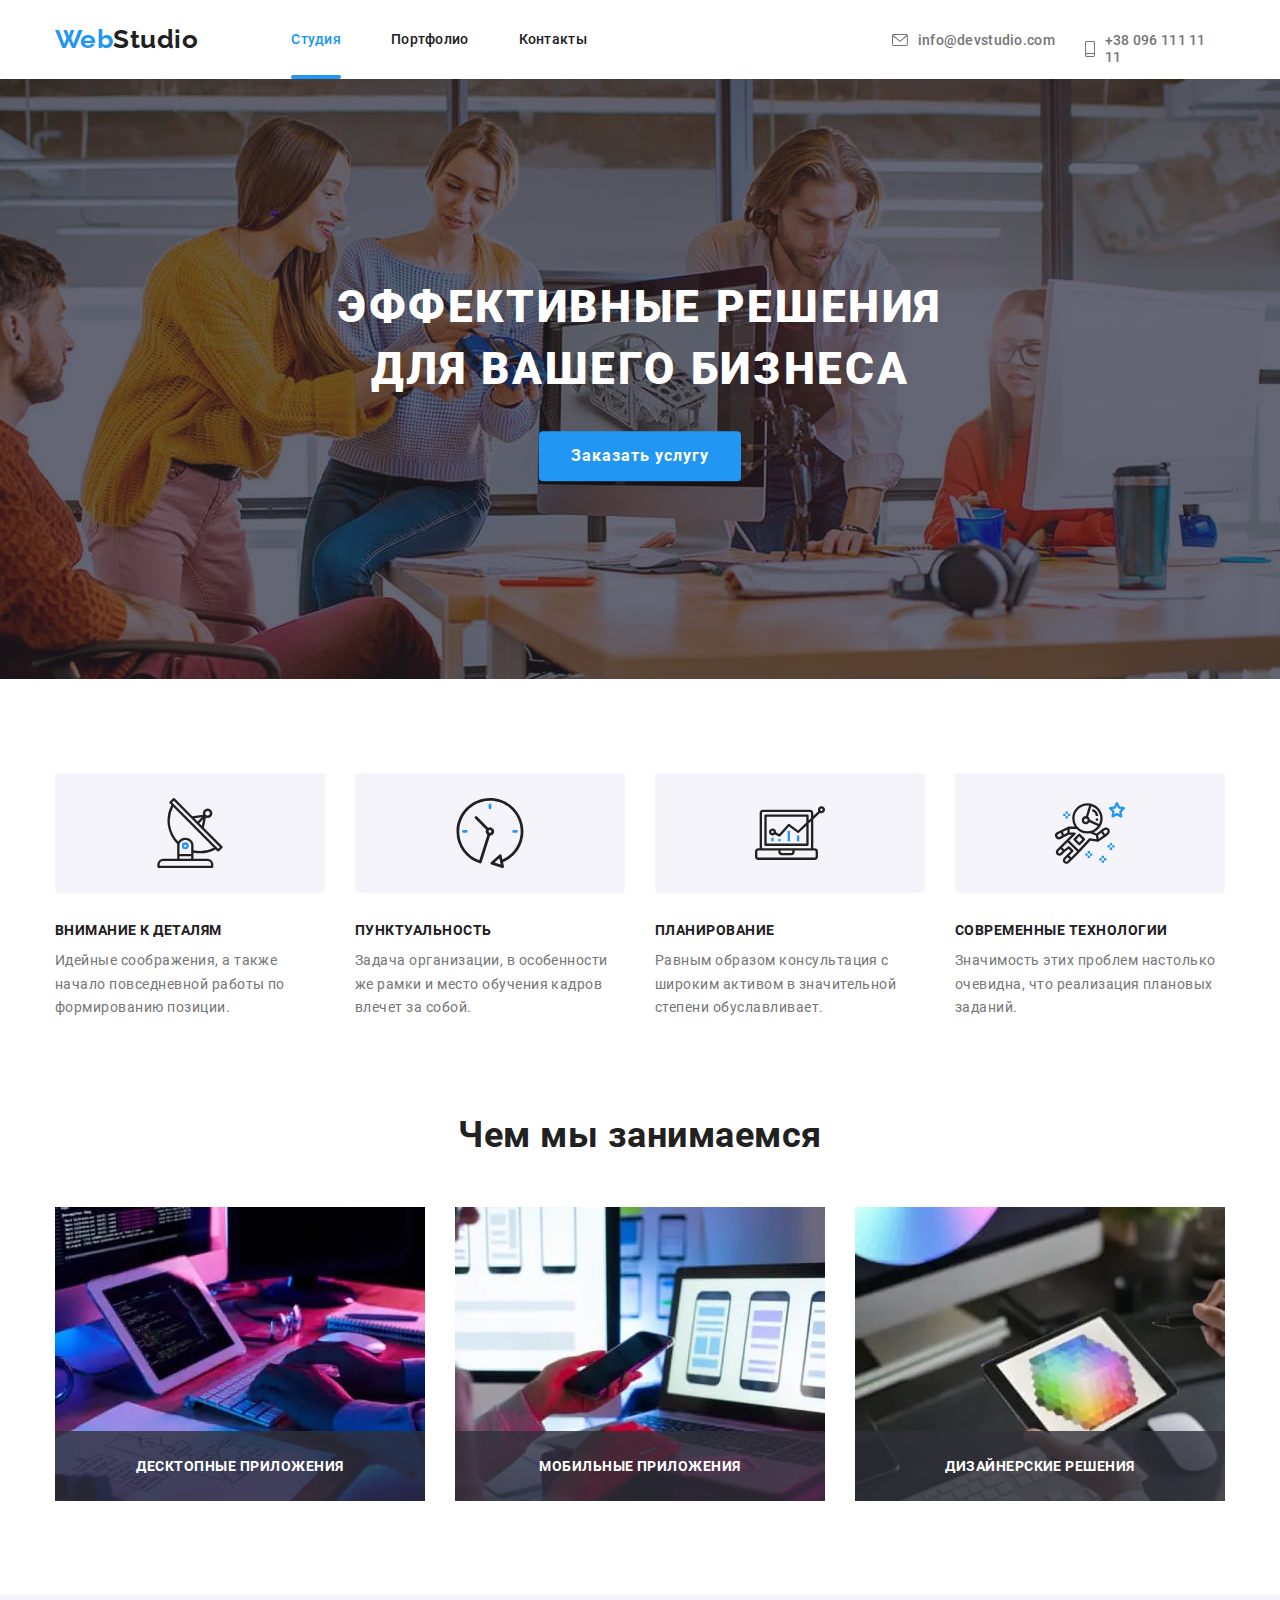
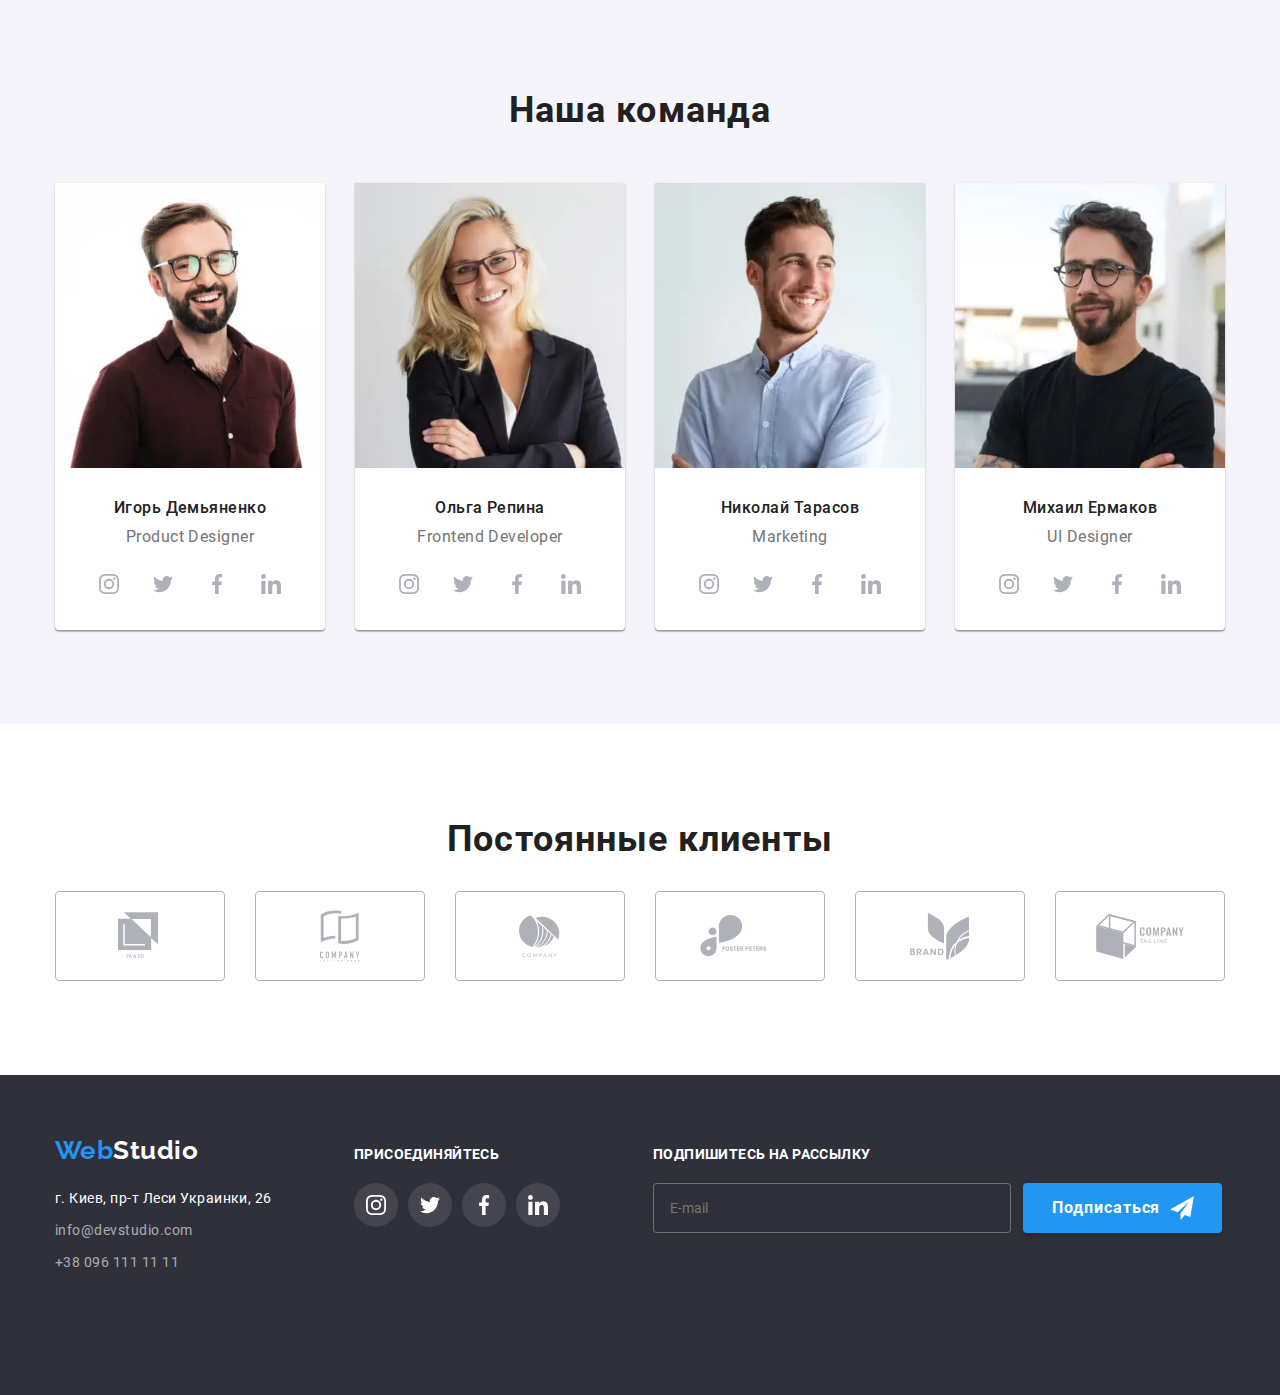
==== commit 93ce24f8: "portfolio card mobile version" ====
--- a/index.html
+++ b/index.html
@@ -206,7 +206,8 @@
                             media="(max-width: 767px)"
                             type="image/webp"
                             >
-                            <source srcset="
+                            <source 
+                            srcset="
                             ./images/team/optimisized-webp/team__1__tab.webp 1x,
                             ./images/team/optimisized-webp/team__1__tab@2x.webp 2x,
                             ./images/team/optimisized-webp/team__1__tab@3x.webp 3x,
@@ -214,8 +215,9 @@
                             ./images/team/optimisized-jpg/team__1__tab@2x.jpg 2x,
                             ./images/team/optimisized-jpg/team__1__tab@3x.jpg 3x
                             "
-                            media="(max-width: 1199px)" type="image/webp">
-                            <source srcset="
+                            media="(min-width: 768px)" type="image/webp">
+                            <source 
+                            srcset="
                             ./images/team/optimisized-webp/team__1__desk.webp,
                             ./images/team/optimisized-jpg/team__1__desk.jpg,
                             "
@@ -277,7 +279,7 @@
                                                     ./images/team/optimisized-jpg/team__2__tab.jpg 1x,
                                                     ./images/team/optimisized-jpg/team__2__tab@2x.jpg 2x,
                                                     ./images/team/optimisized-jpg/team__2__tab@3x.jpg 3x
-                                                    " media="(max-width: 1199px)" type="image/webp">
+                                                    " media="(min-width: 768px)" type="image/webp">
                             <source srcset="
                                                     ./images/team/optimisized-webp/team__2__desk.webp,
                                                     ./images/team/optimisized-jpg/team__2__desk.jpg,
@@ -335,7 +337,7 @@
                                                     ./images/team/optimisized-jpg/team__3__tab.jpg 1x,
                                                     ./images/team/optimisized-jpg/team__3__tab@2x.jpg 2x,
                                                     ./images/team/optimisized-jpg/team__3__tab@3x.jpg 3x
-                                                    " media="(max-width: 1199px)" type="image/webp">
+                                                    " media="(min-width: 768px)" type="image/webp">
                             <source srcset="
                                                     ./images/team/optimisized-webp/team__3__desk.webp,
                                                     ./images/team/optimisized-jpg/team__3__desk.jpg,
@@ -393,7 +395,7 @@
                                                     ./images/team/optimisized-jpg/team__4__tab.jpg 1x,
                                                     ./images/team/optimisized-jpg/team__4__tab@2x.jpg 2x,
                                                     ./images/team/optimisized-jpg/team__4__tab@3x.jpg 3x
-                                                    " media="(max-width: 1199px)" type="image/webp">
+                                                    " media="(min-width: 768px)" type="image/webp">
                             <source srcset="
                                                     ./images/team/optimisized-webp/team__4__desk.webp,
                                                     ./images/team/optimisized-jpg/team__4__desk.jpg,
--- a/css/main.min.css
+++ b/css/main.min.css
@@ -1,2 +1,2 @@
-/*! normalize.css v8.0.1 | MIT License | github.com/necolas/normalize.css */html{line-height:1.15;-webkit-text-size-adjust:100%}body{margin:0}main{display:block}h1{font-size:2em;margin:0.67em 0}hr{-webkit-box-sizing:content-box;box-sizing:content-box;height:0;overflow:visible}pre{font-family:monospace, monospace;font-size:1em}a{background-color:transparent}abbr[title]{border-bottom:none;text-decoration:underline;-webkit-text-decoration:underline dotted;text-decoration:underline dotted}b,strong{font-weight:bolder}code,kbd,samp{font-family:monospace, monospace;font-size:1em}small{font-size:80%}sub,sup{font-size:75%;line-height:0;position:relative;vertical-align:baseline}sub{bottom:-0.25em}sup{top:-0.5em}img{border-style:none}button,input,optgroup,select,textarea{font-family:inherit;font-size:100%;line-height:1.15;margin:0}button,input{overflow:visible}button,select{text-transform:none}[type='button'],[type='reset'],[type='submit'],button{-webkit-appearance:button}[type='button']::-moz-focus-inner,[type='reset']::-moz-focus-inner,[type='submit']::-moz-focus-inner,button::-moz-focus-inner{border-style:none;padding:0}[type='button']:-moz-focusring,[type='reset']:-moz-focusring,[type='submit']:-moz-focusring,button:-moz-focusring{outline:1px dotted ButtonText}fieldset{padding:0.35em 0.75em 0.625em}legend{-webkit-box-sizing:border-box;box-sizing:border-box;color:inherit;display:table;max-width:100%;padding:0;white-space:normal}progress{vertical-align:baseline}textarea{overflow:auto}[type='checkbox'],[type='radio']{-webkit-box-sizing:border-box;box-sizing:border-box;padding:0}[type='number']::-webkit-inner-spin-button,[type='number']::-webkit-outer-spin-button{height:auto}[type='search']{-webkit-appearance:textfield;outline-offset:-2px}[type='search']::-webkit-search-decoration{-webkit-appearance:none}::-webkit-file-upload-button{-webkit-appearance:button;font:inherit}details{display:block}summary{display:list-item}template{display:none}[hidden]{display:none}@font-face{font-family:'Roboto';font-style:normal;font-weight:400;src:url("../fonts/roboto-v20-latin_cyrillic-regular.eot");src:local(""),url("../fonts/roboto-v20-latin_cyrillic-regular.eot?#iefix") format("embedded-opentype"),url("../fonts/roboto-v20-latin_cyrillic-regular.woff2") format("woff2"),url("../fonts/roboto-v20-latin_cyrillic-regular.woff") format("woff"),url("../fonts/roboto-v20-latin_cyrillic-regular.ttf") format("truetype"),url("../fonts/roboto-v20-latin_cyrillic-regular.svg#Roboto") format("svg")}@font-face{font-family:'Roboto';font-style:normal;font-weight:500;src:url("../fonts/roboto-v20-latin_cyrillic-500.eot");src:local(""),url("../fonts/roboto-v20-latin_cyrillic-500.eot?#iefix") format("embedded-opentype"),url("../fonts/roboto-v20-latin_cyrillic-500.woff2") format("woff2"),url("../fonts/roboto-v20-latin_cyrillic-500.woff") format("woff"),url("../fonts/roboto-v20-latin_cyrillic-500.ttf") format("truetype"),url("../fonts/roboto-v20-latin_cyrillic-500.svg#Roboto") format("svg")}@font-face{font-family:'Roboto';font-style:normal;font-weight:700;src:url("../fonts/roboto-v20-latin_cyrillic-700.eot");src:local(""),url("../fonts/roboto-v20-latin_cyrillic-700.eot?#iefix") format("embedded-opentype"),url("../fonts/roboto-v20-latin_cyrillic-700.woff2") format("woff2"),url("../fonts/roboto-v20-latin_cyrillic-700.woff") format("woff"),url("../fonts/roboto-v20-latin_cyrillic-700.ttf") format("truetype"),url("../fonts/roboto-v20-latin_cyrillic-700.svg#Roboto") format("svg")}@font-face{font-family:'Roboto';font-style:normal;font-weight:900;src:url("../fonts/roboto-v20-latin_cyrillic-900.eot");src:local(""),url("../fonts/roboto-v20-latin_cyrillic-900.eot?#iefix") format("embedded-opentype"),url("../fonts/roboto-v20-latin_cyrillic-900.woff2") format("woff2"),url("../fonts/roboto-v20-latin_cyrillic-900.woff") format("woff"),url("../fonts/roboto-v20-latin_cyrillic-900.ttf") format("truetype"),url("../fonts/roboto-v20-latin_cyrillic-900.svg#Roboto") format("svg")}@font-face{font-family:'Raleway';font-style:normal;font-weight:700;src:url("../fonts/raleway-v18-latin-700.eot");src:local(""),url("../fonts/raleway-v18-latin-700.eot?#iefix") format("embedded-opentype"),url("../fonts/raleway-v18-latin-700.woff2") format("woff2"),url("../fonts/raleway-v18-latin-700.woff") format("woff"),url("../fonts/raleway-v18-latin-700.ttf") format("truetype"),url("../fonts/raleway-v18-latin-700.svg#Raleway") format("svg")}body{color:#212121;background-color:#fff;font-family:Roboto, sans-serif;font-style:normal;letter-spacing:0.03em}ul{list-style:none;margin:0;padding:0}a{color:#212121;text-decoration:none}h1,h2,h3,p{margin-top:0;margin-bottom:0}img{display:block;max-width:100%;height:auto}textarea{resize:none;padding:0}input{margin:0;padding:0}:active,:hover,:focus{outline-color:#2196f3;outline-offset:0}body.modal-open{overflow:hidden}.hero__button,.agreement__button{color:#fff;background-color:#2196f3;font-weight:700;font-size:16px;line-height:1.9;letter-spacing:0.06em;-webkit-box-shadow:0px 4px 4px rgba(0,0,0,0.15);box-shadow:0px 4px 4px rgba(0,0,0,0.15);border-style:none;border-radius:4px;outline-color:#fff;cursor:pointer}.container{padding-left:15px;padding-right:15px;margin-left:auto;margin-right:auto}@media screen and (min-width: 480px){.container{width:480px}}@media screen and (min-width: 768px){.container{width:768px}}@media screen and (min-width: 1200px){.container{width:1200px}}.logo{font-family:Raleway, sans-serif;font-weight:700;font-size:24px;line-height:1.2}@media screen and (min-width: 1200px){.logo{font-size:26px}}.logo__accent{color:#2196f3}.header{position:relative;background-color:#fff}.header__border{border-bottom:1px solid #ececec}.navigation{display:-webkit-box;display:-ms-flexbox;display:flex;-webkit-box-align:center;-ms-flex-align:center;align-items:center}@media screen and (max-width: 767px){.navigation{-webkit-box-pack:justify;-ms-flex-pack:justify;justify-content:space-between;min-height:60px}}.nav__button{position:absolute;top:10px;right:15px;z-index:2;display:-webkit-inline-box;display:-ms-inline-flexbox;display:inline-flex;margin:0;padding:0;border:none;background-color:transparent;-webkit-transition-property:fill;transition-property:fill;-webkit-transition-duration:250ms;transition-duration:250ms;-webkit-transition-timing-function:cubic-bezier(0.4, 0, 0.2, 1);transition-timing-function:cubic-bezier(0.4, 0, 0.2, 1)}.nav__button .close__mob{display:none}.nav__button.is-open .close__mob{display:block}.nav__button.is-open .menu__mob{display:none}.nav__button:hover,.nav__button:focus{fill:#2196f3;outline:none}@media screen and (min-width: 768px){.nav__button{display:none}}.site__nav{display:-webkit-box;display:-ms-flexbox;display:flex}@media screen and (max-width: 767px){.site__nav{display:none;position:absolute;z-index:1;top:0;left:0;width:100%;height:auto;background-color:#fff;padding:48px 40px;-webkit-box-shadow:0px 4px 4px rgba(0,0,0,0.15);box-shadow:0px 4px 4px rgba(0,0,0,0.15)}.site__nav.is-open{display:block}}@media screen and (max-width: 767px){.site-nav__list{margin-bottom:calc(151px + (302 - 151) * ((100vw - 300px) / (480 - 300)))}}@media screen and (min-width: 768px){.site-nav__list{display:-webkit-box;display:-ms-flexbox;display:flex;margin-left:88px;margin-right:84px}}@media screen and (min-width: 1200px){.site-nav__list{margin-left:93px;margin-right:305px}}.site-nav__item{position:relative}@media screen and (max-width: 767px){.site-nav__item:not(:last-child){margin-bottom:calc(16px + (32 - 16) * ((100vw - 300px) / (480 - 300)))}}@media screen and (min-width: 768px){.site-nav__item:not(:last-child){margin-right:50px}}.site-nav__link{display:block;padding-bottom:32px;padding-top:32px;font-weight:500;font-size:14px;line-height:1.1;letter-spacing:0.02em;-webkit-transition-property:color;transition-property:color;-webkit-transition-duration:250ms;transition-duration:250ms;-webkit-transition-timing-function:cubic-bezier(0.4, 0, 0.2, 1);transition-timing-function:cubic-bezier(0.4, 0, 0.2, 1)}@media screen and (max-width: 767px){.site-nav__link{padding-top:16px;padding-bottom:16px;font-size:calc(20px + (40 - 20) * ((100vw - 300px) / (480 - 300)))}}.site-nav__link:hover,.site-nav__link:focus{color:#2196f3;outline:none}.site-nav__link--current{color:#2196f3}@media screen and (min-width: 768px){.site-nav__link--current::after{position:absolute;content:'';display:block;width:100%;height:4px;border-radius:2px;background-color:#2196f3;margin-top:28px}}@media screen and (min-width: 768px){.contacts__mobile{display:none}}.contacts-mobile__item:not(:last-child){margin-bottom:calc(16px + (32 - 16) * ((100vw - 300px) / (480 - 300)))}.contacts-mobile__item:last-child{margin-bottom:64px}.contacts-mobile__link{font-weight:500;font-size:calc(12px + (24 - 12) * ((100vw - 300px) / (480 - 300)));line-height:1.2;letter-spacing:0.02em;color:#757575;-webkit-transition-property:color font-size;transition-property:color font-size;-webkit-transition-duration:250ms;transition-duration:250ms;-webkit-transition-timing-function:cubic-bezier(0.4, 0, 0.2, 1);transition-timing-function:cubic-bezier(0.4, 0, 0.2, 1)}.contacts-mobile__link:hover,.contacts-mobile__link:focus{color:#2196f3;font-size:calc(17px + (34 - 17) * ((100vw - 300px) / (480 - 300)));outline:none}@media screen and (max-width: 767px){.contacts{display:none}}@media screen and (min-width: 768px){.contacts{margin-top:21px}}@media screen and (min-width: 1200px){.contacts{display:-webkit-box;display:-ms-flexbox;display:flex;margin-top:32px}}.contacts__item:not(:last-child){margin-right:30px}@media screen and (max-width: 1199px){.contacts__item:not(:last-child){margin-bottom:10px}}.contacts__icon{margin-right:10px;fill:currentColor}.contacts__link{display:-webkit-box;display:-ms-flexbox;display:flex;-webkit-box-align:center;-ms-flex-align:center;align-items:center;font-weight:500;font-size:12px;line-height:1.2;letter-spacing:0.02em;color:#757575;-webkit-transition-property:color;transition-property:color;-webkit-transition-duration:250ms;transition-duration:250ms;-webkit-transition-timing-function:cubic-bezier(0.4, 0, 0.2, 1);transition-timing-function:cubic-bezier(0.4, 0, 0.2, 1)}@media screen and (min-width: 1200px){.contacts__link{font-size:14px}}.contacts__link:hover,.contacts__link:focus{color:#2196f3;outline:none}.mob-social__list{display:-webkit-box;display:-ms-flexbox;display:flex}@media screen and (min-width: 768px){.mob-social__list{display:none}}.mob-social__item:not(:last-child){padding-right:10px;margin-right:10px;border-right:1px solid rgba(33,33,33,0.2)}.mob-social__link{font-weight:500;font-size:calc(9px + (18 - 9) * ((100vw - 300px) / (480 - 300)));line-height:1.2;letter-spacing:0.02em;color:#757575;-webkit-transition-property:color;transition-property:color;-webkit-transition-duration:250ms;transition-duration:250ms;-webkit-transition-timing-function:cubic-bezier(0.4, 0, 0.2, 1);transition-timing-function:cubic-bezier(0.4, 0, 0.2, 1)}.mob-social__link:hover,.mob-social__link:focus{color:#2196f3;outline:none}.hero{background-color:#2f303a}.hero__overlay{margin-left:auto;margin-right:auto;text-align:center;background-repeat:no-repeat;background-position:center;background-size:cover}@media screen and (max-width: 480px){.hero__overlay{height:calc(300px + (400 - 300) * ((100vw - 300px) / (480 - 300)));background-image:-webkit-gradient(linear, left top, right top, from(rgba(47,48,58,0.4)), to(rgba(47,48,58,0.4))),url(../images/hero-bgimage/optimisized-jpg/hero__mob.jpg);background-image:linear-gradient(to right, rgba(47,48,58,0.4), rgba(47,48,58,0.4)),url(../images/hero-bgimage/optimisized-jpg/hero__mob.jpg)}}@media screen and (max-width: 480px) and (min-device-pixel-ratio: 2), screen and (max-width: 480px) and (-webkit-min-device-pixel-ratio: 2), screen and (max-width: 480px) and (min-resolution: 192dpi), screen and (max-width: 480px) and (min-resolution: 2dppx){.hero__overlay{background-image:-webkit-gradient(linear, left top, right top, from(rgba(47,48,58,0.4)), to(rgba(47,48,58,0.4))),url(../images/hero-bgimage/optimisized-jpg/hero__mob@2x.jpg);background-image:linear-gradient(to right, rgba(47,48,58,0.4), rgba(47,48,58,0.4)),url(../images/hero-bgimage/optimisized-jpg/hero__mob@2x.jpg)}}@media screen and (max-width: 480px) and (min-device-pixel-ratio: 3), screen and (max-width: 480px) and (-webkit-min-device-pixel-ratio: 3), screen and (max-width: 480px) and (min-resolution: 288dpi), screen and (max-width: 480px) and (min-resolution: 3dppx){.hero__overlay{background-image:-webkit-gradient(linear, left top, right top, from(rgba(47,48,58,0.4)), to(rgba(47,48,58,0.4))),url(../images/hero-bgimage/optimisized-jpg/hero__mob@3x.jpg);background-image:linear-gradient(to right, rgba(47,48,58,0.4), rgba(47,48,58,0.4)),url(../images/hero-bgimage/optimisized-jpg/hero__mob@3x.jpg)}}@media screen and (min-width: 480px) and (max-width: 767px){.hero__overlay{width:100%;max-width:480px;height:400px;background-image:-webkit-gradient(linear, left top, right top, from(rgba(47,48,58,0.4)), to(rgba(47,48,58,0.4))),url(../images/hero-bgimage/optimisized-jpg/hero__mob.jpg);background-image:linear-gradient(to right, rgba(47,48,58,0.4), rgba(47,48,58,0.4)),url(../images/hero-bgimage/optimisized-jpg/hero__mob.jpg)}}@media screen and (min-width: 480px) and (max-width: 767px) and (min-device-pixel-ratio: 2), screen and (min-width: 480px) and (max-width: 767px) and (-webkit-min-device-pixel-ratio: 2), screen and (min-width: 480px) and (max-width: 767px) and (min-resolution: 192dpi), screen and (min-width: 480px) and (max-width: 767px) and (min-resolution: 2dppx){.hero__overlay{background-image:-webkit-gradient(linear, left top, right top, from(rgba(47,48,58,0.4)), to(rgba(47,48,58,0.4))),url(../images/hero-bgimage/optimisized-jpg/hero__mob@2x.jpg);background-image:linear-gradient(to right, rgba(47,48,58,0.4), rgba(47,48,58,0.4)),url(../images/hero-bgimage/optimisized-jpg/hero__mob@2x.jpg)}}@media screen and (min-width: 480px) and (max-width: 767px) and (min-device-pixel-ratio: 3), screen and (min-width: 480px) and (max-width: 767px) and (-webkit-min-device-pixel-ratio: 3), screen and (min-width: 480px) and (max-width: 767px) and (min-resolution: 288dpi), screen and (min-width: 480px) and (max-width: 767px) and (min-resolution: 3dppx){.hero__overlay{background-image:-webkit-gradient(linear, left top, right top, from(rgba(47,48,58,0.4)), to(rgba(47,48,58,0.4))),url(../images/hero-bgimage/optimisized-jpg/hero__mob@3x.jpg);background-image:linear-gradient(to right, rgba(47,48,58,0.4), rgba(47,48,58,0.4)),url(../images/hero-bgimage/optimisized-jpg/hero__mob@3x.jpg)}}@media screen and (min-width: 768px){.hero__overlay{width:100%;max-width:768px;height:400px;background-image:-webkit-gradient(linear, left top, right top, from(rgba(47,48,58,0.4)), to(rgba(47,48,58,0.4))),url(../images/hero-bgimage/optimisized-jpg/hero__tablet.jpg);background-image:linear-gradient(to right, rgba(47,48,58,0.4), rgba(47,48,58,0.4)),url(../images/hero-bgimage/optimisized-jpg/hero__tablet.jpg)}}@media screen and (min-width: 768px) and (min-device-pixel-ratio: 2), screen and (min-width: 768px) and (-webkit-min-device-pixel-ratio: 2), screen and (min-width: 768px) and (min-resolution: 192dpi), screen and (min-width: 768px) and (min-resolution: 2dppx){.hero__overlay{background-image:-webkit-gradient(linear, left top, right top, from(rgba(47,48,58,0.4)), to(rgba(47,48,58,0.4))),url(../images/hero-bgimage/optimisized-jpg/hero__tablet@2x.jpg);background-image:linear-gradient(to right, rgba(47,48,58,0.4), rgba(47,48,58,0.4)),url(../images/hero-bgimage/optimisized-jpg/hero__tablet@2x.jpg)}}@media screen and (min-width: 768px) and (min-device-pixel-ratio: 3), screen and (min-width: 768px) and (-webkit-min-device-pixel-ratio: 3), screen and (min-width: 768px) and (min-resolution: 288dpi), screen and (min-width: 768px) and (min-resolution: 3dppx){.hero__overlay{background-image:-webkit-gradient(linear, left top, right top, from(rgba(47,48,58,0.4)), to(rgba(47,48,58,0.4))),url(../images/hero-bgimage/optimisized-jpg/hero__tablet@3x.jpg);background-image:linear-gradient(to right, rgba(47,48,58,0.4), rgba(47,48,58,0.4)),url(../images/hero-bgimage/optimisized-jpg/hero__tablet@3x.jpg)}}@media screen and (min-width: 1200px){.hero__overlay{width:100%;max-width:1600px;height:600px;background-image:-webkit-gradient(linear, left top, right top, from(rgba(47,48,58,0.4)), to(rgba(47,48,58,0.4))),url(../images/hero-bgimage/optimisized-jpg/hero__desktop.jpg);background-image:linear-gradient(to right, rgba(47,48,58,0.4), rgba(47,48,58,0.4)),url(../images/hero-bgimage/optimisized-jpg/hero__desktop.jpg)}}@media screen and (min-width: 1200px) and (min-device-pixel-ratio: 2), screen and (min-width: 1200px) and (-webkit-min-device-pixel-ratio: 2), screen and (min-width: 1200px) and (min-resolution: 192dpi), screen and (min-width: 1200px) and (min-resolution: 2dppx){.hero__overlay{background-image:-webkit-gradient(linear, left top, right top, from(rgba(47,48,58,0.4)), to(rgba(47,48,58,0.4))),url(../images/hero-bgimage/optimisized-jpg/hero__desktop@2x.jpg);background-image:linear-gradient(to right, rgba(47,48,58,0.4), rgba(47,48,58,0.4)),url(../images/hero-bgimage/optimisized-jpg/hero__desktop@2x.jpg)}}@media screen and (min-width: 1200px) and (min-device-pixel-ratio: 3), screen and (min-width: 1200px) and (-webkit-min-device-pixel-ratio: 3), screen and (min-width: 1200px) and (min-resolution: 288dpi), screen and (min-width: 1200px) and (min-resolution: 3dppx){.hero__overlay{background-image:-webkit-gradient(linear, left top, right top, from(rgba(47,48,58,0.4)), to(rgba(47,48,58,0.4))),url(../mages/hero-bgimage/optimisized-jpg/hero__desktop@3x.jpg);background-image:linear-gradient(to right, rgba(47,48,58,0.4), rgba(47,48,58,0.4)),url(../mages/hero-bgimage/optimisized-jpg/hero__desktop@3x.jpg)}}.hero__picture{position:relative}.hero__essense{position:absolute;top:50%;left:50%;-webkit-transform:translate(-50%, -50%);transform:translate(-50%, -50%)}.hero__title{width:360px;font-size:26px;line-height:1.6;font-weight:900;color:#fff;letter-spacing:0.06em;text-transform:uppercase;margin-bottom:30px}@media screen and (max-width: 480px){.hero__title{font-size:calc(19px + (26 - 19) * ((100vw - 300px) / (480 - 300)))}}@media screen and (min-width: 1200px){.hero__title{width:696px;font-size:44px;line-height:1.4}}.hero__button{padding-top:10px;padding-right:32px;padding-bottom:10px;padding-left:32px;border-style:none}@media screen and (max-width: 479px){.hero__button{width:calc(150px + (200 - 150) * ((100vw - 300px) / (480 - 300)));height:calc(38px + (50 - 38) * ((100vw - 300px) / (480 - 300)));font-size:calc(10px + (16 - 11) * ((100vw - 300px) / (480 - 300)));padding-top:calc(8px + (10 - 8) * ((100vw - 300px) / (480 - 300)));padding-right:calc(24px + (32 - 24) * ((100vw - 300px) / (480 - 300)));padding-bottom:calc(8px + (10 - 8) * ((100vw - 300px) / (480 - 300)));padding-left:calc(24px + (32 - 24) * ((100vw - 300px) / (480 - 300)))}}.benefit{padding-top:60px;padding-bottom:60px;background-color:#fff}@media screen and (min-width: 1200px){.benefit{padding-top:94px;padding-bottom:94px}}.benefit__title--hidden{position:absolute;clip:rect(0 0 0 0);width:1px;height:1px;margin:-1px}@media screen and (min-width: 768px){.benefit__list{display:-webkit-box;display:-ms-flexbox;display:flex;-ms-flex-wrap:wrap;flex-wrap:wrap}}@media screen and (max-width: 767px){.benefit__item:not(:last-child){margin-bottom:30px}}@media screen and (min-width: 768px) and (max-width: 1199px){.benefit__item{-ms-flex-preferred-size:calc((100% - 30px) / 2);flex-basis:calc((100% - 30px) / 2)}.benefit__item:nth-child(2n+1){margin-right:30px}.benefit__item:nth-child(-n+2){margin-bottom:30px}}@media screen and (min-width: 1200px){.benefit__item{-ms-flex-preferred-size:calc((100% - 90px) / 4);flex-basis:calc((100% - 90px) / 4)}.benefit__item:not(:last-child){margin-right:30px}}.benefit__item::before{display:block;content:'';height:120px;background-color:#f5f4fa;background-position:50% 50%;background-repeat:no-repeat;border-radius:4px;margin-bottom:30px}.antenna::before{background-image:url(../images/svg/antenna.svg);background-size:70px}.clock::before{background-image:url(../images/svg/clock.svg);background-size:70px}.diagram::before{background-image:url(../images/svg/diagram.svg);background-size:70px}.astronaut::before{background-image:url(../images/svg/astronaut.svg);background-size:70px}.benefit__name{font-weight:700;font-size:14px;line-height:1.1;text-transform:uppercase;margin-bottom:10px}@media screen and (max-width: 767px){.benefit__name{text-align:center}}.benefit__essence{color:#757575;font-size:14px;line-height:1.7}.activity{padding-bottom:94px}@media not screen and (min-width: 1200px){.activity{display:none}}.activity__title{font-weight:700;font-size:36px;line-height:1.2;text-align:center;margin-top:0;margin-bottom:50px}.activity__list{display:-webkit-box;display:-ms-flexbox;display:flex}.activity__item{position:relative;width:calc((100%-60px) / 3);margin-right:30px}.activity__item:nth-child(3n){margin-right:0}.activity__label{position:absolute;bottom:27px;left:0;width:100%;font-weight:700;font-size:14px;line-height:1.1;text-align:center;text-transform:uppercase;color:#fff}.activity__overlay::before{position:absolute;content:'';bottom:0;left:0;width:100%;height:70px;background-color:rgba(47,48,58,0.8)}.team{padding-top:60px;padding-bottom:60px;background-color:#f5f4fa}@media screen and (min-width: 1200px){.team{padding-top:94px;padding-bottom:94px}}.team__title{font-weight:700;font-size:28px;line-height:1.2;text-align:center;letter-spacing:0.03em;color:#212121;margin-bottom:30px}@media screen and (min-width: 1200px){.team__title{font-size:36px;margin-bottom:50px}}@media screen and (min-width: 768px){.team__list{display:-webkit-box;display:-ms-flexbox;display:flex;-ms-flex-wrap:wrap;flex-wrap:wrap}}.team__item{-webkit-box-shadow:0px 1px 3px rgba(0,0,0,0.12),0px 1px 1px rgba(0,0,0,0.14),0px 2px 1px rgba(0,0,0,0.2);box-shadow:0px 1px 3px rgba(0,0,0,0.12),0px 1px 1px rgba(0,0,0,0.14),0px 2px 1px rgba(0,0,0,0.2);border-radius:0px 0px 4px 4px;background-color:#fff}@media screen and (max-width: 767px){.team__item:not(:last-child){margin-bottom:30px}}@media screen and (min-width: 768px) and (max-width: 1199px){.team__item{-ms-flex-preferred-size:calc((100% - 30px) / 2);flex-basis:calc((100% - 30px) / 2)}.team__item:nth-child(2n+1){margin-right:30px}.team__item:nth-child(-n+2){margin-bottom:30px}}@media screen and (min-width: 1200px){.team__item{-ms-flex-preferred-size:calc((100% - 90px) / 4);flex-basis:calc((100% - 90px) / 4)}.team__item:not(:last-child){margin-right:30px}}.team__photo{width:450px;margin-bottom:30px}@media screen and (min-width: 768px){.team__photo{width:354px}}@media screen and (min-width: 1200px){.team__photo{width:270px}}.team__name{font-weight:500;font-size:16px;line-height:1.2;margin-bottom:10px;text-align:center}.team__position{color:#757575;font-size:16px;line-height:1.2;text-align:center;margin-bottom:16px}.team__social-list{display:-webkit-box;display:-ms-flexbox;display:flex;padding-bottom:24px;-webkit-box-align:center;-ms-flex-align:center;align-items:center;-webkit-box-pack:center;-ms-flex-pack:center;justify-content:center}.team__social-item:not(:last-child){margin-right:10px}.team__social-link{display:-webkit-inline-box;display:-ms-inline-flexbox;display:inline-flex;-webkit-box-align:center;-ms-flex-align:center;align-items:center;-webkit-box-pack:center;-ms-flex-pack:center;justify-content:center;width:44px;height:44px;border:none;border-radius:50%;fill:#afb1b8;-webkit-transition-property:color background-color;transition-property:color background-color;-webkit-transition-duration:250ms;transition-duration:250ms;-webkit-transition-timing-function:cubic-bezier(0.4, 0, 0.2, 1);transition-timing-function:cubic-bezier(0.4, 0, 0.2, 1)}.team__social-link:not(:last-child){margin-right:10px}.team__social-icon{width:20px;height:20px}.team__social-link:hover,.team__social-link:focus{background-color:#2196f3;fill:#fff;outline:none}.clients{padding-top:60px;padding-bottom:60px}@media screen and (min-width: 1200px){.clients{padding-top:94px;padding-bottom:94px}}.clients__title{font-weight:700;font-size:28px;line-height:1.2;text-align:center;letter-spacing:0.03em;margin-bottom:30px}@media screen and (min-width: 1200px){.clients__title{font-size:36px}}.clients__list{display:-webkit-box;display:-ms-flexbox;display:flex;-ms-flex-wrap:wrap;flex-wrap:wrap}@media screen and (max-width: 767px){.client__item{-ms-flex-preferred-size:calc((100% - 30px) / 2);flex-basis:calc((100% - 30px) / 2)}.client__item:nth-child(2n+1){margin-right:30px}.client__item:nth-child(-n+4){margin-bottom:30px}}@media screen and (min-width: 768px) and (max-width: 1199px){.client__item{-ms-flex-preferred-size:calc((100% - 60px) / 3);flex-basis:calc((100% - 60px) / 3)}.client__item:nth-child(-n+3){margin-bottom:30px}.client__item:not(:nth-child(1n+6)):not(:nth-child(3)){margin-right:30px}}@media screen and (min-width: 1200px){.client__item{-ms-flex-preferred-size:calc((100% - 150px) / 6);flex-basis:calc((100% - 150px) / 6);margin-bottom:0}.client__item:not(:last-child){margin-right:30px}}.clients__link{width:100%;display:-webkit-inline-box;display:-ms-inline-flexbox;display:inline-flex;-webkit-box-align:center;-ms-flex-align:center;align-items:center;-webkit-box-pack:center;-ms-flex-pack:center;justify-content:center;height:90px;border:1px solid #afb1b8;border-radius:4px;fill:#afb1b8;-webkit-transition-property:color border;transition-property:color border;-webkit-transition-duration:250ms;transition-duration:250ms;-webkit-transition-timing-function:cubic-bezier(0.4, 0, 0.2, 1);transition-timing-function:cubic-bezier(0.4, 0, 0.2, 1)}.clients__link:focus,.clients__link:hover{border:1px solid #2196f3;fill:#2196f3;outline:none}.footer{background-color:#2f303a;color:#fff;font-size:14px;line-height:1.7;padding-top:60px;padding-bottom:60px}@media screen and (max-width: 767px){.footer{text-align:center}}.footer__contacts-tab{display:-webkit-box;display:-ms-flexbox;display:flex;-webkit-box-align:baseline;-ms-flex-align:baseline;align-items:baseline;-webkit-box-pack:center;-ms-flex-pack:center;justify-content:center}@media screen and (min-width: 1200px){.footer__container{display:-webkit-box;display:-ms-flexbox;display:flex;-webkit-box-align:baseline;-ms-flex-align:baseline;align-items:baseline}}.footer__contacts{margin-bottom:60px}@media screen and (min-width: 768px){.footer__contacts{margin-right:165px;text-align:center}}@media screen and (min-width: 1200px){.footer__contacts{margin-right:82px;text-align:start}}.logo__footer{color:#fff}.footer__list{margin-top:20px}.footer__item:not(:last-child){margin-bottom:8px}.address{font-style:normal}.addressbox{color:rgba(255,255,255,0.6)}@media screen and (min-width: 768px){.join{text-align:center}}@media screen and (min-width: 1200px){.join{margin-right:93px;text-align:start}}.join__title{font-weight:700;font-size:14px;line-height:1.1;letter-spacing:0.03em;text-transform:uppercase;margin-bottom:20px}.join__list{display:-webkit-box;display:-ms-flexbox;display:flex;-webkit-box-pack:center;-ms-flex-pack:center;justify-content:center}.join__item:not(:last-child){margin-right:10px}.join__link{display:-webkit-inline-box;display:-ms-inline-flexbox;display:inline-flex;-webkit-box-align:center;-ms-flex-align:center;align-items:center;-webkit-box-pack:center;-ms-flex-pack:center;justify-content:center;width:44px;height:44px;border:none;border-radius:50%;fill:#fff;background-color:rgba(255,255,255,0.1);-webkit-transition-property:background-color;transition-property:background-color;-webkit-transition-duration:250ms;transition-duration:250ms;-webkit-transition-timing-function:cubic-bezier(0.4, 0, 0.2, 1);transition-timing-function:cubic-bezier(0.4, 0, 0.2, 1)}.join__icon{width:20px;height:20px}.join__link:hover,.join__link:focus{background-color:#2196f3;outline:none}.subscribe{margin-top:60px}@media screen and (min-width: 768px){.subscribe{margin-top:0;text-align:center}}@media screen and (min-width: 1200px){.subscribe{text-align:start}}.subscribe__label{font-weight:700;font-size:14px;line-height:1.1;letter-spacing:0.03em;text-transform:uppercase;margin-bottom:20px}@media screen and (min-width: 1200px){.subscribe__button-form{display:-webkit-box;display:-ms-flexbox;display:flex;margin:0}}.subscribe__input{display:block;border:1px solid rgba(255,255,255,0.3);-webkit-box-sizing:border-box;box-sizing:border-box;border-radius:4px;background-color:#2f303a;color:#fff;font-size:14px;padding:15px 16px;width:100%;margin-bottom:20px;-webkit-transition-property:border-color;transition-property:border-color;-webkit-transition-duration:250ms;transition-duration:250ms;-webkit-transition-timing-function:cubic-bezier(0.4, 0, 0.2, 1);transition-timing-function:cubic-bezier(0.4, 0, 0.2, 1)}@media screen and (min-width: 768px) and (max-width: 1199px){.subscribe__input{width:450px;margin-right:auto;margin-left:auto}}@media screen and (min-width: 1200px){.subscribe__input{width:358px;margin-right:12px;margin-bottom:0}}.subscribe__input:focus,.subscribe__input:hover{outline:none;border-color:#2196f3}.subscribe__button{display:-webkit-box;display:-ms-flexbox;display:flex;-webkit-box-pack:end;-ms-flex-pack:end;justify-content:flex-end;-webkit-box-align:center;-ms-flex-align:center;align-items:center;background-color:#2196f3;-webkit-box-shadow:0px 4px 4px rgba(0,0,0,0.15);box-shadow:0px 4px 4px rgba(0,0,0,0.15);border-radius:4px;border:0;padding:10px 28px 10px 29px;font-weight:700;font-size:16px;line-height:1.9;letter-spacing:0.06em;color:#fff;cursor:pointer;outline-color:#fff;margin:0 auto}.subscribe__icon{margin-left:10px;fill:#fff}.backdrop{z-index:3;position:fixed;top:0;left:0;width:100%;height:100%;padding-top:94px;padding-left:15px;padding-right:15px;overflow-y:scroll;background-color:rgba(0,0,0,0.2);opacity:1;-webkit-transition-property:opacity;transition-property:opacity;-webkit-transition-duration:250ms;transition-duration:250ms;-webkit-transition-timing-function:cubic-bezier(0.4, 0, 0.2, 1);transition-timing-function:cubic-bezier(0.4, 0, 0.2, 1)}.backdrop.is-hidden{opacity:0;pointer-events:none}.backdrop.is-hidden .modal{-webkit-transform:scale(0);transform:scale(0)}.modal{max-width:450px;width:100%;background-color:#fff;-webkit-box-shadow:0px 1px 3px rgba(0,0,0,0.12),0px 1px 1px rgba(0,0,0,0.14),0px 2px 1px rgba(0,0,0,0.2);box-shadow:0px 1px 3px rgba(0,0,0,0.12),0px 1px 1px rgba(0,0,0,0.14),0px 2px 1px rgba(0,0,0,0.2);border-radius:4px;opacity:1;-webkit-transition-property:opacity;transition-property:opacity;-webkit-transition-duration:250ms;transition-duration:250ms;-webkit-transition-timing-function:cubic-bezier(0.4, 0, 0.2, 1);transition-timing-function:cubic-bezier(0.4, 0, 0.2, 1)}@media screen and (min-width: 480px){.modal{position:absolute;right:0;left:0;margin:auto;max-width:450px;width:100%}}@media screen and (min-width: 1200px){.modal{max-width:528px;width:100%}}.modal__close-button{position:absolute;top:101px;right:23px;width:30px;height:30px;border-radius:50%;border:1px solid rgba(0,0,0,0.1);background:#fff;cursor:pointer}.modal__close-button:hover,.modal__close-button:focus{fill:#2196f3;outline:none}@media screen and (min-width: 480px){.modal__close-button{top:8px;right:8px}}.form{padding:40px}.form__title{font-weight:700;font-size:20px;line-height:1.1;text-align:center;margin-bottom:12px}.form__modal{margin-bottom:20px}.input__container{position:relative;display:-webkit-box;display:-ms-flexbox;display:flex;-webkit-box-orient:vertical;-webkit-box-direction:normal;-ms-flex-direction:column;flex-direction:column;margin-bottom:10px}.input__label{margin-bottom:4px;font-size:12px;line-height:1.2;color:#757575}.input__field{width:100%;border:1px solid rgba(33,33,33,0.2);border-radius:4px;padding-top:12px;padding-left:42px;padding-bottom:12px;-webkit-transition-property:border;transition-property:border;-webkit-transition-duration:250ms;transition-duration:250ms;-webkit-transition-timing-function:cubic-bezier(0.4, 0, 0.2, 1);transition-timing-function:cubic-bezier(0.4, 0, 0.2, 1)}.input__field:focus{border:1px solid #2196f3;outline:none}.input__icon{position:absolute;top:34px;left:15px;fill:currentColor;-webkit-transition-property:fill;transition-property:fill;-webkit-transition-duration:250ms;transition-duration:250ms;-webkit-transition-timing-function:cubic-bezier(0.4, 0, 0.2, 1);transition-timing-function:cubic-bezier(0.4, 0, 0.2, 1)}.input__field:focus+.input__icon{fill:#2196f3;outline:none}.input__comment{padding:12px 16px;height:120px}.input__comment::-webkit-input-placeholder{font-size:14px;line-height:1.2;letter-spacing:0.01em;color:rgba(117,117,117,0.5)}.input__comment:-ms-input-placeholder{font-size:14px;line-height:1.2;letter-spacing:0.01em;color:rgba(117,117,117,0.5)}.input__comment::-ms-input-placeholder{font-size:14px;line-height:1.2;letter-spacing:0.01em;color:rgba(117,117,117,0.5)}.input__comment::placeholder{font-size:14px;line-height:1.2;letter-spacing:0.01em;color:rgba(117,117,117,0.5)}@media screen and (min-width: 1200px){.input__comment::-webkit-input-placeholder{font-size:12px}.input__comment:-ms-input-placeholder{font-size:12px}.input__comment::-ms-input-placeholder{font-size:12px}.input__comment::placeholder{font-size:12px}}.agreement{position:relative}.agreement__checkbox{-webkit-appearance:none;-moz-appearance:none;appearance:none;position:absolute}.agreement__label{display:block;font-size:12px;line-height:1.7;color:#757575;margin-left:24px;letter-spacing:0.03em}.agreement__label::before{position:absolute;top:50%;left:0;-webkit-transform:translateY(-50%);transform:translateY(-50%);content:'';display:block;width:16px;height:15px;background-image:url(../images/svg/checkbox.svg);-webkit-transition-property:background-color;transition-property:background-color;-webkit-transition-duration:250ms;transition-duration:250ms;-webkit-transition-timing-function:cubic-bezier(0.4, 0, 0.2, 1);transition-timing-function:cubic-bezier(0.4, 0, 0.2, 1)}.agreement__label:hover::before{background-image:url(../images/svg/checkbox-focus.svg)}.agreement__checkbox:focus+.agreement__label::before{background-image:url(../images/svg/checkbox-focus.svg)}.agreement__checkbox:checked+.agreement__label::before{width:16px;height:16px;border-color:transparent;background-color:#2196f3;background-image:url(../images/svg/check-agreement.svg);background-size:contain;background-origin:border-box;-webkit-transition-property:fill;transition-property:fill;-webkit-transition-duration:250ms;transition-duration:250ms;-webkit-transition-timing-function:cubic-bezier(0.4, 0, 0.2, 1);transition-timing-function:cubic-bezier(0.4, 0, 0.2, 1)}@media screen and (min-width: 1200px){.agreement__label{font-size:14px;margin-left:37px}.agreement__label::before{top:50%;left:12px;-webkit-transform:translateY(-50%);transform:translateY(-50%)}}.agreement__link{-webkit-text-decoration-line:underline;text-decoration-line:underline;color:#2196f3}.agreement__button{padding-top:10px;padding-left:55px;padding-bottom:10px;padding-right:56px;margin-top:30px}.button__container{text-align:center}
+/*! normalize.css v8.0.1 | MIT License | github.com/necolas/normalize.css */html{line-height:1.15;-webkit-text-size-adjust:100%}body{margin:0}main{display:block}h1{font-size:2em;margin:0.67em 0}hr{-webkit-box-sizing:content-box;box-sizing:content-box;height:0;overflow:visible}pre{font-family:monospace, monospace;font-size:1em}a{background-color:transparent}abbr[title]{border-bottom:none;text-decoration:underline;-webkit-text-decoration:underline dotted;text-decoration:underline dotted}b,strong{font-weight:bolder}code,kbd,samp{font-family:monospace, monospace;font-size:1em}small{font-size:80%}sub,sup{font-size:75%;line-height:0;position:relative;vertical-align:baseline}sub{bottom:-0.25em}sup{top:-0.5em}img{border-style:none}button,input,optgroup,select,textarea{font-family:inherit;font-size:100%;line-height:1.15;margin:0}button,input{overflow:visible}button,select{text-transform:none}[type='button'],[type='reset'],[type='submit'],button{-webkit-appearance:button}[type='button']::-moz-focus-inner,[type='reset']::-moz-focus-inner,[type='submit']::-moz-focus-inner,button::-moz-focus-inner{border-style:none;padding:0}[type='button']:-moz-focusring,[type='reset']:-moz-focusring,[type='submit']:-moz-focusring,button:-moz-focusring{outline:1px dotted ButtonText}fieldset{padding:0.35em 0.75em 0.625em}legend{-webkit-box-sizing:border-box;box-sizing:border-box;color:inherit;display:table;max-width:100%;padding:0;white-space:normal}progress{vertical-align:baseline}textarea{overflow:auto}[type='checkbox'],[type='radio']{-webkit-box-sizing:border-box;box-sizing:border-box;padding:0}[type='number']::-webkit-inner-spin-button,[type='number']::-webkit-outer-spin-button{height:auto}[type='search']{-webkit-appearance:textfield;outline-offset:-2px}[type='search']::-webkit-search-decoration{-webkit-appearance:none}::-webkit-file-upload-button{-webkit-appearance:button;font:inherit}details{display:block}summary{display:list-item}template{display:none}[hidden]{display:none}@font-face{font-family:'Roboto';font-style:normal;font-weight:400;src:url("../fonts/roboto-v20-latin_cyrillic-regular.eot");src:local(""),url("../fonts/roboto-v20-latin_cyrillic-regular.eot?#iefix") format("embedded-opentype"),url("../fonts/roboto-v20-latin_cyrillic-regular.woff2") format("woff2"),url("../fonts/roboto-v20-latin_cyrillic-regular.woff") format("woff"),url("../fonts/roboto-v20-latin_cyrillic-regular.ttf") format("truetype"),url("../fonts/roboto-v20-latin_cyrillic-regular.svg#Roboto") format("svg")}@font-face{font-family:'Roboto';font-style:normal;font-weight:500;src:url("../fonts/roboto-v20-latin_cyrillic-500.eot");src:local(""),url("../fonts/roboto-v20-latin_cyrillic-500.eot?#iefix") format("embedded-opentype"),url("../fonts/roboto-v20-latin_cyrillic-500.woff2") format("woff2"),url("../fonts/roboto-v20-latin_cyrillic-500.woff") format("woff"),url("../fonts/roboto-v20-latin_cyrillic-500.ttf") format("truetype"),url("../fonts/roboto-v20-latin_cyrillic-500.svg#Roboto") format("svg")}@font-face{font-family:'Roboto';font-style:normal;font-weight:700;src:url("../fonts/roboto-v20-latin_cyrillic-700.eot");src:local(""),url("../fonts/roboto-v20-latin_cyrillic-700.eot?#iefix") format("embedded-opentype"),url("../fonts/roboto-v20-latin_cyrillic-700.woff2") format("woff2"),url("../fonts/roboto-v20-latin_cyrillic-700.woff") format("woff"),url("../fonts/roboto-v20-latin_cyrillic-700.ttf") format("truetype"),url("../fonts/roboto-v20-latin_cyrillic-700.svg#Roboto") format("svg")}@font-face{font-family:'Roboto';font-style:normal;font-weight:900;src:url("../fonts/roboto-v20-latin_cyrillic-900.eot");src:local(""),url("../fonts/roboto-v20-latin_cyrillic-900.eot?#iefix") format("embedded-opentype"),url("../fonts/roboto-v20-latin_cyrillic-900.woff2") format("woff2"),url("../fonts/roboto-v20-latin_cyrillic-900.woff") format("woff"),url("../fonts/roboto-v20-latin_cyrillic-900.ttf") format("truetype"),url("../fonts/roboto-v20-latin_cyrillic-900.svg#Roboto") format("svg")}@font-face{font-family:'Raleway';font-style:normal;font-weight:700;src:url("../fonts/raleway-v18-latin-700.eot");src:local(""),url("../fonts/raleway-v18-latin-700.eot?#iefix") format("embedded-opentype"),url("../fonts/raleway-v18-latin-700.woff2") format("woff2"),url("../fonts/raleway-v18-latin-700.woff") format("woff"),url("../fonts/raleway-v18-latin-700.ttf") format("truetype"),url("../fonts/raleway-v18-latin-700.svg#Raleway") format("svg")}body{color:#212121;background-color:#fff;font-family:Roboto, sans-serif;font-style:normal;letter-spacing:0.03em}ul{list-style:none;margin:0;padding:0}a{color:#212121;text-decoration:none}h1,h2,h3,p{margin-top:0;margin-bottom:0}img{display:block;max-width:100%;height:auto}textarea{resize:none;padding:0}input{margin:0;padding:0}:active,:hover,:focus{outline-color:#2196f3;outline-offset:0}body.modal-open{overflow:hidden}.hero__button,.agreement__button{color:#fff;background-color:#2196f3;font-weight:700;font-size:16px;line-height:1.9;letter-spacing:0.06em;-webkit-box-shadow:0px 4px 4px rgba(0,0,0,0.15);box-shadow:0px 4px 4px rgba(0,0,0,0.15);border-style:none;border-radius:4px;outline-color:#fff;cursor:pointer}.container{padding-left:15px;padding-right:15px;margin-left:auto;margin-right:auto}@media screen and (min-width: 480px){.container{width:480px}}@media screen and (min-width: 768px){.container{width:768px}}@media screen and (min-width: 1200px){.container{width:1200px}}.logo{font-family:Raleway, sans-serif;font-weight:700;font-size:24px;line-height:1.2}@media screen and (min-width: 1200px){.logo{font-size:26px}}.logo__accent{color:#2196f3}.header{position:relative;background-color:#fff}.header__border{border-bottom:1px solid #ececec}.navigation{display:-webkit-box;display:-ms-flexbox;display:flex;-webkit-box-align:center;-ms-flex-align:center;align-items:center}@media screen and (max-width: 767px){.navigation{-webkit-box-pack:justify;-ms-flex-pack:justify;justify-content:space-between;min-height:60px}}.nav__button{position:absolute;top:10px;right:15px;z-index:2;display:-webkit-inline-box;display:-ms-inline-flexbox;display:inline-flex;margin:0;padding:0;border:none;background-color:transparent;-webkit-transition-property:fill;transition-property:fill;-webkit-transition-duration:250ms;transition-duration:250ms;-webkit-transition-timing-function:cubic-bezier(0.4, 0, 0.2, 1);transition-timing-function:cubic-bezier(0.4, 0, 0.2, 1)}.nav__button .close__mob{display:none}.nav__button.is-open .close__mob{display:block}.nav__button.is-open .menu__mob{display:none}.nav__button:hover,.nav__button:focus{fill:#2196f3;outline:none}@media screen and (min-width: 768px){.nav__button{display:none}}.site__nav{display:-webkit-box;display:-ms-flexbox;display:flex}@media screen and (max-width: 767px){.site__nav{display:none;position:absolute;z-index:1;top:0;left:0;width:100%;height:auto;background-color:#fff;padding:48px 40px;-webkit-box-shadow:0px 4px 4px rgba(0,0,0,0.15);box-shadow:0px 4px 4px rgba(0,0,0,0.15)}.site__nav.is-open{display:block}}@media screen and (max-width: 767px){.site-nav__list{margin-bottom:calc(151px + (302 - 151) * ((100vw - 300px) / (480 - 300)))}}@media screen and (min-width: 768px){.site-nav__list{display:-webkit-box;display:-ms-flexbox;display:flex;margin-left:88px;margin-right:84px}}@media screen and (min-width: 1200px){.site-nav__list{margin-left:93px;margin-right:305px}}.site-nav__item{position:relative}@media screen and (max-width: 767px){.site-nav__item:not(:last-child){margin-bottom:calc(16px + (32 - 16) * ((100vw - 300px) / (480 - 300)))}}@media screen and (min-width: 768px){.site-nav__item:not(:last-child){margin-right:50px}}.site-nav__link{display:block;padding-bottom:32px;padding-top:32px;font-weight:500;font-size:14px;line-height:1.1;letter-spacing:0.02em;-webkit-transition-property:color;transition-property:color;-webkit-transition-duration:250ms;transition-duration:250ms;-webkit-transition-timing-function:cubic-bezier(0.4, 0, 0.2, 1);transition-timing-function:cubic-bezier(0.4, 0, 0.2, 1)}@media screen and (max-width: 767px){.site-nav__link{padding-top:16px;padding-bottom:16px;font-size:calc(20px + (40 - 20) * ((100vw - 300px) / (480 - 300)))}}.site-nav__link:hover,.site-nav__link:focus{color:#2196f3;outline:none}.site-nav__link--current{color:#2196f3}@media screen and (min-width: 768px){.site-nav__link--current::after{position:absolute;content:'';display:block;width:100%;height:4px;border-radius:2px;background-color:#2196f3;margin-top:28px}}@media screen and (min-width: 768px){.contacts__mobile{display:none}}.contacts-mobile__item:not(:last-child){margin-bottom:calc(16px + (32 - 16) * ((100vw - 300px) / (480 - 300)))}.contacts-mobile__item:last-child{margin-bottom:64px}.contacts-mobile__link{font-weight:500;font-size:calc(12px + (24 - 12) * ((100vw - 300px) / (480 - 300)));line-height:1.2;letter-spacing:0.02em;color:#757575;-webkit-transition-property:color font-size;transition-property:color font-size;-webkit-transition-duration:250ms;transition-duration:250ms;-webkit-transition-timing-function:cubic-bezier(0.4, 0, 0.2, 1);transition-timing-function:cubic-bezier(0.4, 0, 0.2, 1)}.contacts-mobile__link:hover,.contacts-mobile__link:focus{color:#2196f3;font-size:calc(17px + (34 - 17) * ((100vw - 300px) / (480 - 300)));outline:none}@media screen and (max-width: 767px){.contacts{display:none}}@media screen and (min-width: 768px){.contacts{margin-top:21px}}@media screen and (min-width: 1200px){.contacts{display:-webkit-box;display:-ms-flexbox;display:flex;margin-top:32px}}.contacts__item:not(:last-child){margin-right:30px}@media screen and (max-width: 1199px){.contacts__item:not(:last-child){margin-bottom:10px}}.contacts__icon{margin-right:10px;fill:currentColor}.contacts__link{display:-webkit-box;display:-ms-flexbox;display:flex;-webkit-box-align:center;-ms-flex-align:center;align-items:center;font-weight:500;font-size:12px;line-height:1.2;letter-spacing:0.02em;color:#757575;-webkit-transition-property:color;transition-property:color;-webkit-transition-duration:250ms;transition-duration:250ms;-webkit-transition-timing-function:cubic-bezier(0.4, 0, 0.2, 1);transition-timing-function:cubic-bezier(0.4, 0, 0.2, 1)}@media screen and (min-width: 1200px){.contacts__link{font-size:14px}}.contacts__link:hover,.contacts__link:focus{color:#2196f3;outline:none}.mob-social__list{display:-webkit-box;display:-ms-flexbox;display:flex}@media screen and (min-width: 768px){.mob-social__list{display:none}}.mob-social__item:not(:last-child){padding-right:10px;margin-right:10px;border-right:1px solid rgba(33,33,33,0.2)}.mob-social__link{font-weight:500;font-size:calc(9px + (18 - 9) * ((100vw - 300px) / (480 - 300)));line-height:1.2;letter-spacing:0.02em;color:#757575;-webkit-transition-property:color;transition-property:color;-webkit-transition-duration:250ms;transition-duration:250ms;-webkit-transition-timing-function:cubic-bezier(0.4, 0, 0.2, 1);transition-timing-function:cubic-bezier(0.4, 0, 0.2, 1)}.mob-social__link:hover,.mob-social__link:focus{color:#2196f3;outline:none}.hero{background-color:#2f303a}.hero__overlay{margin-left:auto;margin-right:auto;text-align:center;background-repeat:no-repeat;background-position:center;background-size:cover}@media screen and (max-width: 480px){.hero__overlay{height:calc(300px + (400 - 300) * ((100vw - 300px) / (480 - 300)));background-image:-webkit-gradient(linear, left top, right top, from(rgba(47,48,58,0.4)), to(rgba(47,48,58,0.4))),url(../images/hero-bgimage/optimisized-jpg/hero__mob.jpg);background-image:linear-gradient(to right, rgba(47,48,58,0.4), rgba(47,48,58,0.4)),url(../images/hero-bgimage/optimisized-jpg/hero__mob.jpg)}}@media screen and (max-width: 480px) and (min-device-pixel-ratio: 2), screen and (max-width: 480px) and (-webkit-min-device-pixel-ratio: 2), screen and (max-width: 480px) and (min-resolution: 192dpi), screen and (max-width: 480px) and (min-resolution: 2dppx){.hero__overlay{background-image:-webkit-gradient(linear, left top, right top, from(rgba(47,48,58,0.4)), to(rgba(47,48,58,0.4))),url(../images/hero-bgimage/optimisized-jpg/hero__mob@2x.jpg);background-image:linear-gradient(to right, rgba(47,48,58,0.4), rgba(47,48,58,0.4)),url(../images/hero-bgimage/optimisized-jpg/hero__mob@2x.jpg)}}@media screen and (max-width: 480px) and (min-device-pixel-ratio: 3), screen and (max-width: 480px) and (-webkit-min-device-pixel-ratio: 3), screen and (max-width: 480px) and (min-resolution: 288dpi), screen and (max-width: 480px) and (min-resolution: 3dppx){.hero__overlay{background-image:-webkit-gradient(linear, left top, right top, from(rgba(47,48,58,0.4)), to(rgba(47,48,58,0.4))),url(../images/hero-bgimage/optimisized-jpg/hero__mob@3x.jpg);background-image:linear-gradient(to right, rgba(47,48,58,0.4), rgba(47,48,58,0.4)),url(../images/hero-bgimage/optimisized-jpg/hero__mob@3x.jpg)}}@media screen and (min-width: 480px) and (max-width: 767px){.hero__overlay{width:100%;max-width:480px;height:400px;background-image:-webkit-gradient(linear, left top, right top, from(rgba(47,48,58,0.4)), to(rgba(47,48,58,0.4))),url(../images/hero-bgimage/optimisized-jpg/hero__mob.jpg);background-image:linear-gradient(to right, rgba(47,48,58,0.4), rgba(47,48,58,0.4)),url(../images/hero-bgimage/optimisized-jpg/hero__mob.jpg)}}@media screen and (min-width: 480px) and (max-width: 767px) and (min-device-pixel-ratio: 2), screen and (min-width: 480px) and (max-width: 767px) and (-webkit-min-device-pixel-ratio: 2), screen and (min-width: 480px) and (max-width: 767px) and (min-resolution: 192dpi), screen and (min-width: 480px) and (max-width: 767px) and (min-resolution: 2dppx){.hero__overlay{background-image:-webkit-gradient(linear, left top, right top, from(rgba(47,48,58,0.4)), to(rgba(47,48,58,0.4))),url(../images/hero-bgimage/optimisized-jpg/hero__mob@2x.jpg);background-image:linear-gradient(to right, rgba(47,48,58,0.4), rgba(47,48,58,0.4)),url(../images/hero-bgimage/optimisized-jpg/hero__mob@2x.jpg)}}@media screen and (min-width: 480px) and (max-width: 767px) and (min-device-pixel-ratio: 3), screen and (min-width: 480px) and (max-width: 767px) and (-webkit-min-device-pixel-ratio: 3), screen and (min-width: 480px) and (max-width: 767px) and (min-resolution: 288dpi), screen and (min-width: 480px) and (max-width: 767px) and (min-resolution: 3dppx){.hero__overlay{background-image:-webkit-gradient(linear, left top, right top, from(rgba(47,48,58,0.4)), to(rgba(47,48,58,0.4))),url(../images/hero-bgimage/optimisized-jpg/hero__mob@3x.jpg);background-image:linear-gradient(to right, rgba(47,48,58,0.4), rgba(47,48,58,0.4)),url(../images/hero-bgimage/optimisized-jpg/hero__mob@3x.jpg)}}@media screen and (min-width: 768px){.hero__overlay{width:100%;max-width:768px;height:400px;background-image:-webkit-gradient(linear, left top, right top, from(rgba(47,48,58,0.4)), to(rgba(47,48,58,0.4))),url(../images/hero-bgimage/optimisized-jpg/hero__tablet.jpg);background-image:linear-gradient(to right, rgba(47,48,58,0.4), rgba(47,48,58,0.4)),url(../images/hero-bgimage/optimisized-jpg/hero__tablet.jpg)}}@media screen and (min-width: 768px) and (min-device-pixel-ratio: 2), screen and (min-width: 768px) and (-webkit-min-device-pixel-ratio: 2), screen and (min-width: 768px) and (min-resolution: 192dpi), screen and (min-width: 768px) and (min-resolution: 2dppx){.hero__overlay{background-image:-webkit-gradient(linear, left top, right top, from(rgba(47,48,58,0.4)), to(rgba(47,48,58,0.4))),url(../images/hero-bgimage/optimisized-jpg/hero__tablet@2x.jpg);background-image:linear-gradient(to right, rgba(47,48,58,0.4), rgba(47,48,58,0.4)),url(../images/hero-bgimage/optimisized-jpg/hero__tablet@2x.jpg)}}@media screen and (min-width: 768px) and (min-device-pixel-ratio: 3), screen and (min-width: 768px) and (-webkit-min-device-pixel-ratio: 3), screen and (min-width: 768px) and (min-resolution: 288dpi), screen and (min-width: 768px) and (min-resolution: 3dppx){.hero__overlay{background-image:-webkit-gradient(linear, left top, right top, from(rgba(47,48,58,0.4)), to(rgba(47,48,58,0.4))),url(../images/hero-bgimage/optimisized-jpg/hero__tablet@3x.jpg);background-image:linear-gradient(to right, rgba(47,48,58,0.4), rgba(47,48,58,0.4)),url(../images/hero-bgimage/optimisized-jpg/hero__tablet@3x.jpg)}}@media screen and (min-width: 1200px){.hero__overlay{width:100%;max-width:1600px;height:600px;background-image:-webkit-gradient(linear, left top, right top, from(rgba(47,48,58,0.4)), to(rgba(47,48,58,0.4))),url(../images/hero-bgimage/optimisized-jpg/hero__desktop.jpg);background-image:linear-gradient(to right, rgba(47,48,58,0.4), rgba(47,48,58,0.4)),url(../images/hero-bgimage/optimisized-jpg/hero__desktop.jpg)}}@media screen and (min-width: 1200px) and (min-device-pixel-ratio: 2), screen and (min-width: 1200px) and (-webkit-min-device-pixel-ratio: 2), screen and (min-width: 1200px) and (min-resolution: 192dpi), screen and (min-width: 1200px) and (min-resolution: 2dppx){.hero__overlay{background-image:-webkit-gradient(linear, left top, right top, from(rgba(47,48,58,0.4)), to(rgba(47,48,58,0.4))),url(../images/hero-bgimage/optimisized-jpg/hero__desktop@2x.jpg);background-image:linear-gradient(to right, rgba(47,48,58,0.4), rgba(47,48,58,0.4)),url(../images/hero-bgimage/optimisized-jpg/hero__desktop@2x.jpg)}}@media screen and (min-width: 1200px) and (min-device-pixel-ratio: 3), screen and (min-width: 1200px) and (-webkit-min-device-pixel-ratio: 3), screen and (min-width: 1200px) and (min-resolution: 288dpi), screen and (min-width: 1200px) and (min-resolution: 3dppx){.hero__overlay{background-image:-webkit-gradient(linear, left top, right top, from(rgba(47,48,58,0.4)), to(rgba(47,48,58,0.4))),url(../mages/hero-bgimage/optimisized-jpg/hero__desktop@3x.jpg);background-image:linear-gradient(to right, rgba(47,48,58,0.4), rgba(47,48,58,0.4)),url(../mages/hero-bgimage/optimisized-jpg/hero__desktop@3x.jpg)}}.hero__picture{position:relative}.hero__essense{position:absolute;top:50%;left:50%;-webkit-transform:translate(-50%, -50%);transform:translate(-50%, -50%)}.hero__title{width:360px;font-size:26px;line-height:1.6;font-weight:900;color:#fff;letter-spacing:0.06em;text-transform:uppercase;margin-bottom:30px}@media screen and (max-width: 480px){.hero__title{font-size:calc(19px + (26 - 19) * ((100vw - 300px) / (480 - 300)))}}@media screen and (min-width: 1200px){.hero__title{width:696px;font-size:44px;line-height:1.4}}.hero__button{padding-top:10px;padding-right:32px;padding-bottom:10px;padding-left:32px;border-style:none}@media screen and (max-width: 479px){.hero__button{width:calc(150px + (200 - 150) * ((100vw - 300px) / (480 - 300)));height:calc(38px + (50 - 38) * ((100vw - 300px) / (480 - 300)));font-size:calc(10px + (16 - 11) * ((100vw - 300px) / (480 - 300)));padding-top:calc(8px + (10 - 8) * ((100vw - 300px) / (480 - 300)));padding-right:calc(24px + (32 - 24) * ((100vw - 300px) / (480 - 300)));padding-bottom:calc(8px + (10 - 8) * ((100vw - 300px) / (480 - 300)));padding-left:calc(24px + (32 - 24) * ((100vw - 300px) / (480 - 300)))}}.benefit{padding-top:60px;padding-bottom:60px;background-color:#fff}@media screen and (min-width: 1200px){.benefit{padding-top:94px;padding-bottom:94px}}.benefit__title--hidden{position:absolute;clip:rect(0 0 0 0);width:1px;height:1px;margin:-1px}@media screen and (min-width: 768px){.benefit__list{display:-webkit-box;display:-ms-flexbox;display:flex;-ms-flex-wrap:wrap;flex-wrap:wrap}}@media screen and (max-width: 767px){.benefit__item:not(:last-child){margin-bottom:30px}}@media screen and (min-width: 768px) and (max-width: 1199px){.benefit__item{-ms-flex-preferred-size:calc((100% - 30px) / 2);flex-basis:calc((100% - 30px) / 2)}.benefit__item:nth-child(2n+1){margin-right:30px}.benefit__item:nth-child(-n+2){margin-bottom:30px}}@media screen and (min-width: 1200px){.benefit__item{-ms-flex-preferred-size:calc((100% - 90px) / 4);flex-basis:calc((100% - 90px) / 4)}.benefit__item:not(:last-child){margin-right:30px}}.benefit__item::before{display:block;content:'';height:120px;background-color:#f5f4fa;background-position:50% 50%;background-repeat:no-repeat;border-radius:4px;margin-bottom:30px}.antenna::before{background-image:url(../images/svg/antenna.svg);background-size:70px}.clock::before{background-image:url(../images/svg/clock.svg);background-size:70px}.diagram::before{background-image:url(../images/svg/diagram.svg);background-size:70px}.astronaut::before{background-image:url(../images/svg/astronaut.svg);background-size:70px}.benefit__name{font-weight:700;font-size:14px;line-height:1.1;text-transform:uppercase;margin-bottom:10px}@media screen and (max-width: 767px){.benefit__name{text-align:center}}.benefit__essence{color:#757575;font-size:14px;line-height:1.7}.activity{padding-bottom:94px}@media not screen and (min-width: 1200px){.activity{display:none}}.activity__title{font-weight:700;font-size:36px;line-height:1.2;text-align:center;margin-top:0;margin-bottom:50px}.activity__list{display:-webkit-box;display:-ms-flexbox;display:flex}.activity__item{position:relative;width:calc((100%-60px) / 3);margin-right:30px}.activity__item:nth-child(3n){margin-right:0}.activity__label{position:absolute;bottom:27px;left:0;width:100%;font-weight:700;font-size:14px;line-height:1.1;text-align:center;text-transform:uppercase;color:#fff}.activity__overlay::before{position:absolute;content:'';bottom:0;left:0;width:100%;height:70px;background-color:rgba(47,48,58,0.8)}.team{padding-top:60px;padding-bottom:60px;background-color:#f5f4fa}@media screen and (min-width: 1200px){.team{padding-top:94px;padding-bottom:94px}}.team__title{font-weight:700;font-size:28px;line-height:1.2;text-align:center;letter-spacing:0.03em;color:#212121;margin-bottom:30px}@media screen and (min-width: 1200px){.team__title{font-size:36px;margin-bottom:50px}}@media screen and (min-width: 768px){.team__list{display:-webkit-box;display:-ms-flexbox;display:flex;-ms-flex-wrap:wrap;flex-wrap:wrap}}.team__item{-webkit-box-shadow:0px 1px 3px rgba(0,0,0,0.12),0px 1px 1px rgba(0,0,0,0.14),0px 2px 1px rgba(0,0,0,0.2);box-shadow:0px 1px 3px rgba(0,0,0,0.12),0px 1px 1px rgba(0,0,0,0.14),0px 2px 1px rgba(0,0,0,0.2);border-radius:0px 0px 4px 4px;background-color:#fff}@media screen and (max-width: 767px){.team__item:not(:last-child){margin-bottom:30px}}@media screen and (min-width: 768px) and (max-width: 1199px){.team__item{-ms-flex-preferred-size:calc((100% - 30px) / 2);flex-basis:calc((100% - 30px) / 2)}.team__item:nth-child(2n+1){margin-right:30px}.team__item:nth-child(-n+2){margin-bottom:30px}}@media screen and (min-width: 1200px){.team__item{-ms-flex-preferred-size:calc((100% - 90px) / 4);flex-basis:calc((100% - 90px) / 4)}.team__item:not(:last-child){margin-right:30px}}.team__photo{width:450px;margin-bottom:30px}@media screen and (min-width: 768px){.team__photo{width:354px}}@media screen and (min-width: 1200px){.team__photo{width:270px}}.team__name{font-weight:500;font-size:16px;line-height:1.2;margin-bottom:10px;text-align:center}.team__position{color:#757575;font-size:16px;line-height:1.2;text-align:center;margin-bottom:16px}.team__social-list{display:-webkit-box;display:-ms-flexbox;display:flex;padding-bottom:24px;-webkit-box-align:center;-ms-flex-align:center;align-items:center;-webkit-box-pack:center;-ms-flex-pack:center;justify-content:center}.team__social-item:not(:last-child){margin-right:10px}.team__social-link{display:-webkit-inline-box;display:-ms-inline-flexbox;display:inline-flex;-webkit-box-align:center;-ms-flex-align:center;align-items:center;-webkit-box-pack:center;-ms-flex-pack:center;justify-content:center;width:44px;height:44px;border:none;border-radius:50%;fill:#afb1b8;-webkit-transition-property:color background-color;transition-property:color background-color;-webkit-transition-duration:250ms;transition-duration:250ms;-webkit-transition-timing-function:cubic-bezier(0.4, 0, 0.2, 1);transition-timing-function:cubic-bezier(0.4, 0, 0.2, 1)}.team__social-link:not(:last-child){margin-right:10px}.team__social-icon{width:20px;height:20px}.team__social-link:hover,.team__social-link:focus{background-color:#2196f3;fill:#fff;outline:none}.clients{padding-top:60px;padding-bottom:60px}@media screen and (min-width: 1200px){.clients{padding-top:94px;padding-bottom:94px}}.clients__title{font-weight:700;font-size:28px;line-height:1.2;text-align:center;letter-spacing:0.03em;margin-bottom:30px}@media screen and (min-width: 1200px){.clients__title{font-size:36px}}.clients__list{display:-webkit-box;display:-ms-flexbox;display:flex;-ms-flex-wrap:wrap;flex-wrap:wrap}@media screen and (max-width: 767px){.client__item{-ms-flex-preferred-size:calc((100% - 30px) / 2);flex-basis:calc((100% - 30px) / 2)}.client__item:nth-child(2n+1){margin-right:30px}.client__item:nth-child(-n+4){margin-bottom:30px}}@media screen and (min-width: 768px) and (max-width: 1199px){.client__item{-ms-flex-preferred-size:calc((100% - 60px) / 3);flex-basis:calc((100% - 60px) / 3)}.client__item:nth-child(-n+3){margin-bottom:30px}.client__item:not(:nth-child(1n+6)):not(:nth-child(3)){margin-right:30px}}@media screen and (min-width: 1200px){.client__item{-ms-flex-preferred-size:calc((100% - 150px) / 6);flex-basis:calc((100% - 150px) / 6);margin-bottom:0}.client__item:not(:last-child){margin-right:30px}}.clients__link{width:100%;display:-webkit-inline-box;display:-ms-inline-flexbox;display:inline-flex;-webkit-box-align:center;-ms-flex-align:center;align-items:center;-webkit-box-pack:center;-ms-flex-pack:center;justify-content:center;height:90px;border:1px solid #afb1b8;border-radius:4px;fill:#afb1b8;-webkit-transition-property:color border;transition-property:color border;-webkit-transition-duration:250ms;transition-duration:250ms;-webkit-transition-timing-function:cubic-bezier(0.4, 0, 0.2, 1);transition-timing-function:cubic-bezier(0.4, 0, 0.2, 1)}.clients__link:focus,.clients__link:hover{border:1px solid #2196f3;fill:#2196f3;outline:none}.footer{background-color:#2f303a;color:#fff;font-size:14px;line-height:1.7;padding-top:60px;padding-bottom:60px}@media screen and (max-width: 767px){.footer{text-align:center}}@media screen and (min-width: 768px) and (max-width: 1199px){.footer__contacts-tab{display:-webkit-box;display:-ms-flexbox;display:flex;-webkit-box-align:baseline;-ms-flex-align:baseline;align-items:baseline;-webkit-box-pack:center;-ms-flex-pack:center;justify-content:center}}@media screen and (min-width: 1200px){.footer__contacts-tab{display:-webkit-box;display:-ms-flexbox;display:flex;-webkit-box-align:baseline;-ms-flex-align:baseline;align-items:baseline}}@media screen and (min-width: 1200px){.footer__container{display:-webkit-box;display:-ms-flexbox;display:flex;-webkit-box-align:baseline;-ms-flex-align:baseline;align-items:baseline}}.footer__contacts{margin-bottom:60px}@media screen and (min-width: 768px){.footer__contacts{margin-right:165px;text-align:center}}@media screen and (min-width: 1200px){.footer__contacts{margin-right:82px;text-align:start}}.logo__footer{color:#fff}.footer__list{margin-top:20px}.footer__item:not(:last-child){margin-bottom:8px}.address{font-style:normal}.addressbox{color:rgba(255,255,255,0.6)}@media screen and (min-width: 768px){.join{text-align:center}}@media screen and (min-width: 1200px){.join{margin-right:93px;text-align:start}}.join__title{font-weight:700;font-size:14px;line-height:1.1;letter-spacing:0.03em;text-transform:uppercase;margin-bottom:20px}.join__list{display:-webkit-box;display:-ms-flexbox;display:flex;-webkit-box-pack:center;-ms-flex-pack:center;justify-content:center}.join__item:not(:last-child){margin-right:10px}.join__link{display:-webkit-inline-box;display:-ms-inline-flexbox;display:inline-flex;-webkit-box-align:center;-ms-flex-align:center;align-items:center;-webkit-box-pack:center;-ms-flex-pack:center;justify-content:center;width:44px;height:44px;border:none;border-radius:50%;fill:#fff;background-color:rgba(255,255,255,0.1);-webkit-transition-property:background-color;transition-property:background-color;-webkit-transition-duration:250ms;transition-duration:250ms;-webkit-transition-timing-function:cubic-bezier(0.4, 0, 0.2, 1);transition-timing-function:cubic-bezier(0.4, 0, 0.2, 1)}.join__icon{width:20px;height:20px}.join__link:hover,.join__link:focus{background-color:#2196f3;outline:none}.subscribe{margin-top:60px}@media screen and (min-width: 768px){.subscribe{margin-top:0;text-align:center}}@media screen and (min-width: 1200px){.subscribe{text-align:start}}.subscribe__label{font-weight:700;font-size:14px;line-height:1.1;letter-spacing:0.03em;text-transform:uppercase;margin-bottom:20px}@media screen and (min-width: 1200px){.subscribe__button-form{display:-webkit-box;display:-ms-flexbox;display:flex;margin:0}}.subscribe__input{display:block;border:1px solid rgba(255,255,255,0.3);-webkit-box-sizing:border-box;box-sizing:border-box;border-radius:4px;background-color:#2f303a;color:#fff;font-size:14px;padding:15px 16px;width:100%;margin-bottom:20px;-webkit-transition-property:border-color;transition-property:border-color;-webkit-transition-duration:250ms;transition-duration:250ms;-webkit-transition-timing-function:cubic-bezier(0.4, 0, 0.2, 1);transition-timing-function:cubic-bezier(0.4, 0, 0.2, 1)}@media screen and (min-width: 768px) and (max-width: 1199px){.subscribe__input{width:450px;margin-right:auto;margin-left:auto}}@media screen and (min-width: 1200px){.subscribe__input{width:358px;margin-right:12px;margin-bottom:0}}.subscribe__input:focus,.subscribe__input:hover{outline:none;border-color:#2196f3}.subscribe__button{display:-webkit-box;display:-ms-flexbox;display:flex;-webkit-box-pack:end;-ms-flex-pack:end;justify-content:flex-end;-webkit-box-align:center;-ms-flex-align:center;align-items:center;background-color:#2196f3;-webkit-box-shadow:0px 4px 4px rgba(0,0,0,0.15);box-shadow:0px 4px 4px rgba(0,0,0,0.15);border-radius:4px;border:0;padding:10px 28px 10px 29px;font-weight:700;font-size:16px;line-height:1.9;letter-spacing:0.06em;color:#fff;cursor:pointer;outline-color:#fff;margin:0 auto}.subscribe__icon{margin-left:10px;fill:#fff}.backdrop{z-index:3;position:fixed;top:0;left:0;width:100%;height:100%;padding-top:94px;padding-left:15px;padding-right:15px;overflow-y:scroll;background-color:rgba(0,0,0,0.2);opacity:1;-webkit-transition-property:opacity;transition-property:opacity;-webkit-transition-duration:250ms;transition-duration:250ms;-webkit-transition-timing-function:cubic-bezier(0.4, 0, 0.2, 1);transition-timing-function:cubic-bezier(0.4, 0, 0.2, 1)}.backdrop.is-hidden{opacity:0;pointer-events:none}.backdrop.is-hidden .modal{-webkit-transform:scale(0);transform:scale(0)}.modal{max-width:450px;width:100%;background-color:#fff;-webkit-box-shadow:0px 1px 3px rgba(0,0,0,0.12),0px 1px 1px rgba(0,0,0,0.14),0px 2px 1px rgba(0,0,0,0.2);box-shadow:0px 1px 3px rgba(0,0,0,0.12),0px 1px 1px rgba(0,0,0,0.14),0px 2px 1px rgba(0,0,0,0.2);border-radius:4px;opacity:1;-webkit-transition-property:opacity;transition-property:opacity;-webkit-transition-duration:250ms;transition-duration:250ms;-webkit-transition-timing-function:cubic-bezier(0.4, 0, 0.2, 1);transition-timing-function:cubic-bezier(0.4, 0, 0.2, 1)}@media screen and (min-width: 480px){.modal{position:absolute;right:0;left:0;margin:auto;max-width:450px;width:100%}}@media screen and (min-width: 1200px){.modal{max-width:528px;width:100%}}.modal__close-button{position:absolute;top:101px;right:23px;width:30px;height:30px;border-radius:50%;border:1px solid rgba(0,0,0,0.1);background:#fff;cursor:pointer}.modal__close-button:hover,.modal__close-button:focus{fill:#2196f3;outline:none}@media screen and (min-width: 480px){.modal__close-button{top:8px;right:8px}}.form{padding:40px}.form__title{font-weight:700;font-size:20px;line-height:1.1;text-align:center;margin-bottom:12px}.form__modal{margin-bottom:20px}.input__container{position:relative;display:-webkit-box;display:-ms-flexbox;display:flex;-webkit-box-orient:vertical;-webkit-box-direction:normal;-ms-flex-direction:column;flex-direction:column;margin-bottom:10px}.input__label{margin-bottom:4px;font-size:12px;line-height:1.2;color:#757575}.input__field{width:100%;border:1px solid rgba(33,33,33,0.2);border-radius:4px;padding-top:12px;padding-left:42px;padding-bottom:12px;-webkit-transition-property:border;transition-property:border;-webkit-transition-duration:250ms;transition-duration:250ms;-webkit-transition-timing-function:cubic-bezier(0.4, 0, 0.2, 1);transition-timing-function:cubic-bezier(0.4, 0, 0.2, 1)}.input__field:focus{border:1px solid #2196f3;outline:none}.input__icon{position:absolute;top:34px;left:15px;fill:currentColor;-webkit-transition-property:fill;transition-property:fill;-webkit-transition-duration:250ms;transition-duration:250ms;-webkit-transition-timing-function:cubic-bezier(0.4, 0, 0.2, 1);transition-timing-function:cubic-bezier(0.4, 0, 0.2, 1)}.input__field:focus+.input__icon{fill:#2196f3;outline:none}.input__comment{padding:12px 16px;height:120px}.input__comment::-webkit-input-placeholder{font-size:14px;line-height:1.2;letter-spacing:0.01em;color:rgba(117,117,117,0.5)}.input__comment:-ms-input-placeholder{font-size:14px;line-height:1.2;letter-spacing:0.01em;color:rgba(117,117,117,0.5)}.input__comment::-ms-input-placeholder{font-size:14px;line-height:1.2;letter-spacing:0.01em;color:rgba(117,117,117,0.5)}.input__comment::placeholder{font-size:14px;line-height:1.2;letter-spacing:0.01em;color:rgba(117,117,117,0.5)}@media screen and (min-width: 1200px){.input__comment::-webkit-input-placeholder{font-size:12px}.input__comment:-ms-input-placeholder{font-size:12px}.input__comment::-ms-input-placeholder{font-size:12px}.input__comment::placeholder{font-size:12px}}.agreement{position:relative}.agreement__checkbox{-webkit-appearance:none;-moz-appearance:none;appearance:none;position:absolute}.agreement__label{display:block;font-size:12px;line-height:1.7;color:#757575;margin-left:24px;letter-spacing:0.03em}.agreement__label::before{position:absolute;top:50%;left:0;-webkit-transform:translateY(-50%);transform:translateY(-50%);content:'';display:block;width:16px;height:15px;background-image:url(../images/svg/checkbox.svg);-webkit-transition-property:background-color;transition-property:background-color;-webkit-transition-duration:250ms;transition-duration:250ms;-webkit-transition-timing-function:cubic-bezier(0.4, 0, 0.2, 1);transition-timing-function:cubic-bezier(0.4, 0, 0.2, 1)}.agreement__label:hover::before{background-image:url(../images/svg/checkbox-focus.svg)}.agreement__checkbox:focus+.agreement__label::before{background-image:url(../images/svg/checkbox-focus.svg)}.agreement__checkbox:checked+.agreement__label::before{width:16px;height:16px;border-color:transparent;background-color:#2196f3;background-image:url(../images/svg/check-agreement.svg);background-size:contain;background-origin:border-box;-webkit-transition-property:fill;transition-property:fill;-webkit-transition-duration:250ms;transition-duration:250ms;-webkit-transition-timing-function:cubic-bezier(0.4, 0, 0.2, 1);transition-timing-function:cubic-bezier(0.4, 0, 0.2, 1)}@media screen and (min-width: 1200px){.agreement__label{font-size:14px;margin-left:37px}.agreement__label::before{top:50%;left:12px;-webkit-transform:translateY(-50%);transform:translateY(-50%)}}.agreement__link{-webkit-text-decoration-line:underline;text-decoration-line:underline;color:#2196f3}.agreement__button{padding-top:10px;padding-left:55px;padding-bottom:10px;padding-right:56px;margin-top:30px}.button__container{text-align:center}.portfolio{padding-top:60px;padding-bottom:60px}@media screen and (min-width: 1200px){.portfolio{padding-top:94px;padding-bottom:94px}}.portfolio__title--hidden{position:absolute;clip:rect(0 0 0 0);width:1px;height:1px;margin:-1px}.button__list{display:-webkit-box;display:-ms-flexbox;display:flex;margin-bottom:40px;-webkit-box-pack:start;-ms-flex-pack:start;justify-content:start;-ms-flex-wrap:wrap;flex-wrap:wrap}@media screen and (min-width: 768px){.button__list{margin-bottom:30px;-webkit-box-pack:center;-ms-flex-pack:center;justify-content:center}}.button__item:not(:last-child){margin-right:8px}@media screen and (max-width: 767px){.button__item:not(:last-child):nth-child(-n+3){margin-bottom:15px}}.button__filter{display:inline-block;font-family:inherit;border-style:none;padding:6px 22px;font-weight:500;font-size:16px;line-height:1.6;text-align:center;letter-spacing:0.03em;border-radius:4px;padding:6px 22px;cursor:pointer;-webkit-transition-property:color background-color box-shadow;transition-property:color background-color box-shadow;-webkit-transition-duration:250ms;transition-duration:250ms;-webkit-transition-timing-function:cubic-bezier(0.4, 0, 0.2, 1);transition-timing-function:cubic-bezier(0.4, 0, 0.2, 1)}.button__filter:hover,.button__filter:focus{color:#fff;background-color:#2196f3;-webkit-box-shadow:0px 3px 1px rgba(0,0,0,0.1),0px 1px 2px rgba(0,0,0,0.08),0px 2px 2px rgba(0,0,0,0.12);box-shadow:0px 3px 1px rgba(0,0,0,0.1),0px 1px 2px rgba(0,0,0,0.08),0px 2px 2px rgba(0,0,0,0.12);outline:none}.card__list{margin-bottom:60px}.card__item{cursor:pointer}@media screen and (max-width: 767px){.card__item:not(:last-child){margin-bottom:30px}}@media screen and (min-width: 1200px){.card__item:nth-last-child(-n+3){margin-bottom:0}.card__item:nth-child(3n){margin-right:0}}.card__link{display:block}.card__link:hover,.card__link:focus{-webkit-box-shadow:0px 1px 1px rgba(0,0,0,0.12),0px 4px 4px rgba(0,0,0,0.06),1px 4px 6px rgba(0,0,0,0.16);box-shadow:0px 1px 1px rgba(0,0,0,0.12),0px 4px 4px rgba(0,0,0,0.06),1px 4px 6px rgba(0,0,0,0.16);outline:none}.card__image{display:block;position:relative}.image{display:inline-block}.card__overlay{position:absolute;display:block;top:0;left:0;width:100%;height:100%;background-color:rgba(33,150,243,0.9);-webkit-transform:translateY(100%);transform:translateY(100%);opacity:0;-webkit-transition-property:-webkit-transform opacity box-shadow;transition-property:-webkit-transform opacity box-shadow;transition-property:transform opacity box-shadow;transition-property:transform opacity box-shadow, -webkit-transform opacity box-shadow;-webkit-transition-duration:250ms;transition-duration:250ms;-webkit-transition-timing-function:cubic-bezier(0.4, 0, 0.2, 1);transition-timing-function:cubic-bezier(0.4, 0, 0.2, 1)}.card__summary{font-size:18px;line-height:1.6;color:#fff;padding:63px 24px}.card__link:hover .card__overlay,.card__link:focus .card__overlay{-webkit-transform:translateY(0);transform:translateY(0);opacity:1;-webkit-box-shadow:0px 1px 1px rgba(0,0,0,0.12),0px 4px 4px rgba(0,0,0,0.06),1px 4px 6px rgba(0,0,0,0.16);box-shadow:0px 1px 1px rgba(0,0,0,0.12),0px 4px 4px rgba(0,0,0,0.06),1px 4px 6px rgba(0,0,0,0.16)}.card__content{padding:20px 24px;border-left:1px solid #eeeeee;border-right:1px solid #eeeeee;border-bottom:1px solid #eeeeee}.card__name{font-size:18px;line-height:2;letter-spacing:0.06em;color:#212121;margin-bottom:4px}.card__type{font-size:16px;line-height:1.9;color:#757575;text-decoration:none}
 /*# sourceMappingURL=main.min.css.map */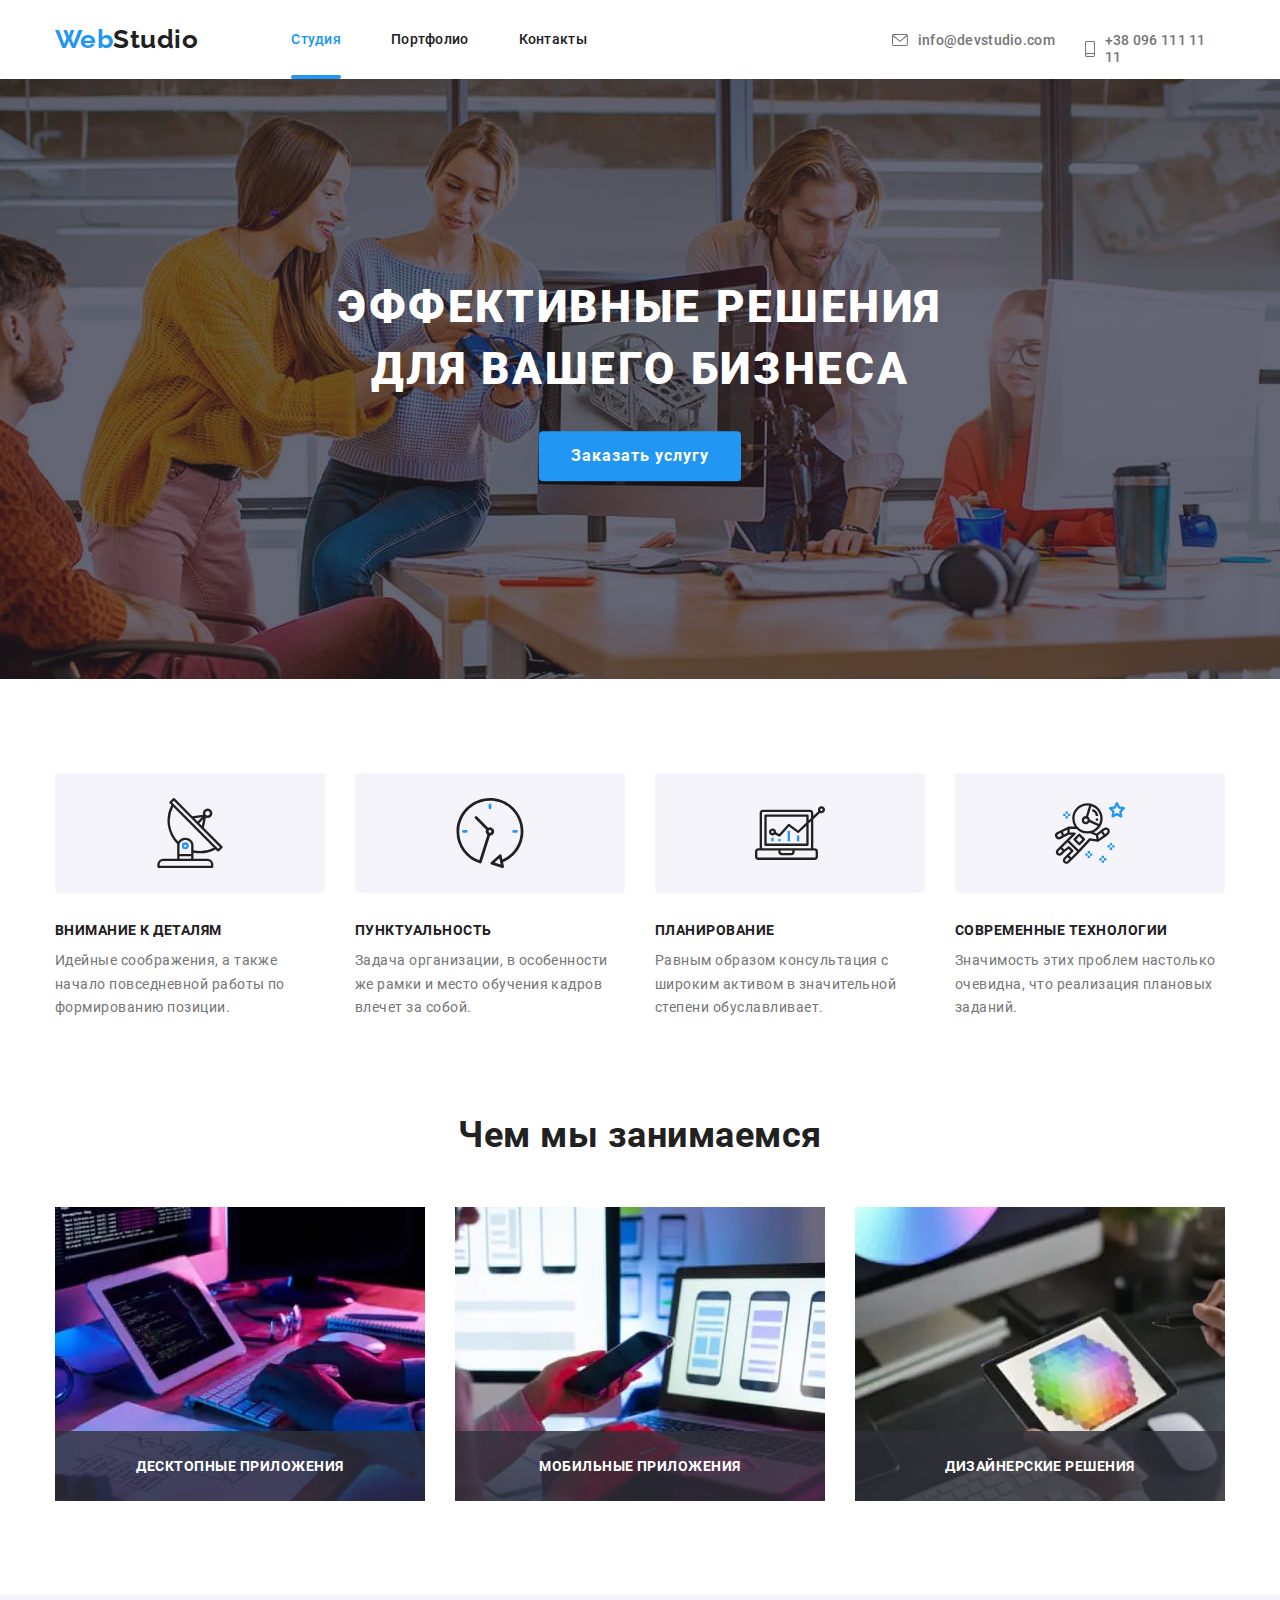
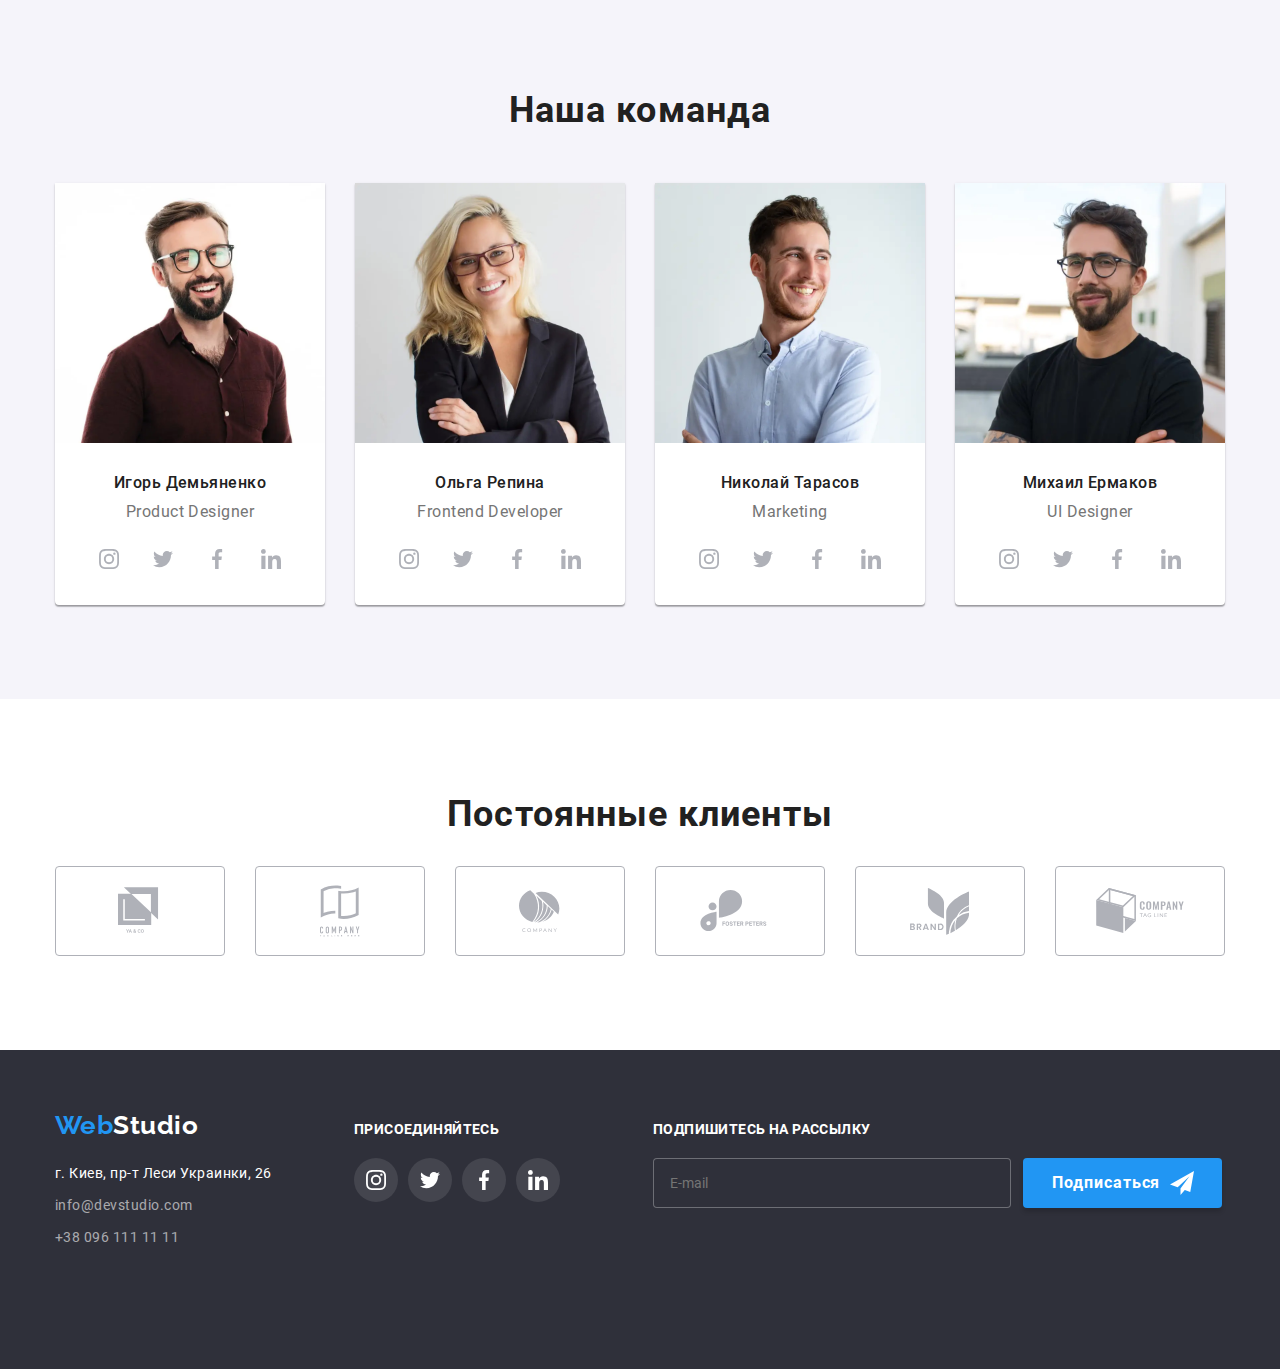
==== commit f027db03: "portfolio cards desktop" ====
--- a/index.html
+++ b/index.html
@@ -215,7 +215,7 @@
                             ./images/team/optimisized-jpg/team__1__tab@2x.jpg 2x,
                             ./images/team/optimisized-jpg/team__1__tab@3x.jpg 3x
                             "
-                            media="(min-width: 768px)" type="image/webp">
+                            media="(min-width: 768px) and (max-width: 1199px)" type="image/webp">
                             <source 
                             srcset="
                             ./images/team/optimisized-webp/team__1__desk.webp,
@@ -279,7 +279,7 @@
                                                     ./images/team/optimisized-jpg/team__2__tab.jpg 1x,
                                                     ./images/team/optimisized-jpg/team__2__tab@2x.jpg 2x,
                                                     ./images/team/optimisized-jpg/team__2__tab@3x.jpg 3x
-                                                    " media="(min-width: 768px)" type="image/webp">
+                                                    " media="(min-width: 768px) and (max-width: 1199px)" type="image/webp">
                             <source srcset="
                                                     ./images/team/optimisized-webp/team__2__desk.webp,
                                                     ./images/team/optimisized-jpg/team__2__desk.jpg,
@@ -337,7 +337,7 @@
                                                     ./images/team/optimisized-jpg/team__3__tab.jpg 1x,
                                                     ./images/team/optimisized-jpg/team__3__tab@2x.jpg 2x,
                                                     ./images/team/optimisized-jpg/team__3__tab@3x.jpg 3x
-                                                    " media="(min-width: 768px)" type="image/webp">
+                                                    " media="(min-width: 768px) and (max-width: 1199px)" type="image/webp">
                             <source srcset="
                                                     ./images/team/optimisized-webp/team__3__desk.webp,
                                                     ./images/team/optimisized-jpg/team__3__desk.jpg,
@@ -395,7 +395,7 @@
                                                     ./images/team/optimisized-jpg/team__4__tab.jpg 1x,
                                                     ./images/team/optimisized-jpg/team__4__tab@2x.jpg 2x,
                                                     ./images/team/optimisized-jpg/team__4__tab@3x.jpg 3x
-                                                    " media="(min-width: 768px)" type="image/webp">
+                                                    " media="(min-width: 768px) and (max-width: 1199px)" type="image/webp">
                             <source srcset="
                                                     ./images/team/optimisized-webp/team__4__desk.webp,
                                                     ./images/team/optimisized-jpg/team__4__desk.jpg,
--- a/css/main.min.css
+++ b/css/main.min.css
@@ -1,2 +1,2 @@
-/*! normalize.css v8.0.1 | MIT License | github.com/necolas/normalize.css */html{line-height:1.15;-webkit-text-size-adjust:100%}body{margin:0}main{display:block}h1{font-size:2em;margin:0.67em 0}hr{-webkit-box-sizing:content-box;box-sizing:content-box;height:0;overflow:visible}pre{font-family:monospace, monospace;font-size:1em}a{background-color:transparent}abbr[title]{border-bottom:none;text-decoration:underline;-webkit-text-decoration:underline dotted;text-decoration:underline dotted}b,strong{font-weight:bolder}code,kbd,samp{font-family:monospace, monospace;font-size:1em}small{font-size:80%}sub,sup{font-size:75%;line-height:0;position:relative;vertical-align:baseline}sub{bottom:-0.25em}sup{top:-0.5em}img{border-style:none}button,input,optgroup,select,textarea{font-family:inherit;font-size:100%;line-height:1.15;margin:0}button,input{overflow:visible}button,select{text-transform:none}[type='button'],[type='reset'],[type='submit'],button{-webkit-appearance:button}[type='button']::-moz-focus-inner,[type='reset']::-moz-focus-inner,[type='submit']::-moz-focus-inner,button::-moz-focus-inner{border-style:none;padding:0}[type='button']:-moz-focusring,[type='reset']:-moz-focusring,[type='submit']:-moz-focusring,button:-moz-focusring{outline:1px dotted ButtonText}fieldset{padding:0.35em 0.75em 0.625em}legend{-webkit-box-sizing:border-box;box-sizing:border-box;color:inherit;display:table;max-width:100%;padding:0;white-space:normal}progress{vertical-align:baseline}textarea{overflow:auto}[type='checkbox'],[type='radio']{-webkit-box-sizing:border-box;box-sizing:border-box;padding:0}[type='number']::-webkit-inner-spin-button,[type='number']::-webkit-outer-spin-button{height:auto}[type='search']{-webkit-appearance:textfield;outline-offset:-2px}[type='search']::-webkit-search-decoration{-webkit-appearance:none}::-webkit-file-upload-button{-webkit-appearance:button;font:inherit}details{display:block}summary{display:list-item}template{display:none}[hidden]{display:none}@font-face{font-family:'Roboto';font-style:normal;font-weight:400;src:url("../fonts/roboto-v20-latin_cyrillic-regular.eot");src:local(""),url("../fonts/roboto-v20-latin_cyrillic-regular.eot?#iefix") format("embedded-opentype"),url("../fonts/roboto-v20-latin_cyrillic-regular.woff2") format("woff2"),url("../fonts/roboto-v20-latin_cyrillic-regular.woff") format("woff"),url("../fonts/roboto-v20-latin_cyrillic-regular.ttf") format("truetype"),url("../fonts/roboto-v20-latin_cyrillic-regular.svg#Roboto") format("svg")}@font-face{font-family:'Roboto';font-style:normal;font-weight:500;src:url("../fonts/roboto-v20-latin_cyrillic-500.eot");src:local(""),url("../fonts/roboto-v20-latin_cyrillic-500.eot?#iefix") format("embedded-opentype"),url("../fonts/roboto-v20-latin_cyrillic-500.woff2") format("woff2"),url("../fonts/roboto-v20-latin_cyrillic-500.woff") format("woff"),url("../fonts/roboto-v20-latin_cyrillic-500.ttf") format("truetype"),url("../fonts/roboto-v20-latin_cyrillic-500.svg#Roboto") format("svg")}@font-face{font-family:'Roboto';font-style:normal;font-weight:700;src:url("../fonts/roboto-v20-latin_cyrillic-700.eot");src:local(""),url("../fonts/roboto-v20-latin_cyrillic-700.eot?#iefix") format("embedded-opentype"),url("../fonts/roboto-v20-latin_cyrillic-700.woff2") format("woff2"),url("../fonts/roboto-v20-latin_cyrillic-700.woff") format("woff"),url("../fonts/roboto-v20-latin_cyrillic-700.ttf") format("truetype"),url("../fonts/roboto-v20-latin_cyrillic-700.svg#Roboto") format("svg")}@font-face{font-family:'Roboto';font-style:normal;font-weight:900;src:url("../fonts/roboto-v20-latin_cyrillic-900.eot");src:local(""),url("../fonts/roboto-v20-latin_cyrillic-900.eot?#iefix") format("embedded-opentype"),url("../fonts/roboto-v20-latin_cyrillic-900.woff2") format("woff2"),url("../fonts/roboto-v20-latin_cyrillic-900.woff") format("woff"),url("../fonts/roboto-v20-latin_cyrillic-900.ttf") format("truetype"),url("../fonts/roboto-v20-latin_cyrillic-900.svg#Roboto") format("svg")}@font-face{font-family:'Raleway';font-style:normal;font-weight:700;src:url("../fonts/raleway-v18-latin-700.eot");src:local(""),url("../fonts/raleway-v18-latin-700.eot?#iefix") format("embedded-opentype"),url("../fonts/raleway-v18-latin-700.woff2") format("woff2"),url("../fonts/raleway-v18-latin-700.woff") format("woff"),url("../fonts/raleway-v18-latin-700.ttf") format("truetype"),url("../fonts/raleway-v18-latin-700.svg#Raleway") format("svg")}body{color:#212121;background-color:#fff;font-family:Roboto, sans-serif;font-style:normal;letter-spacing:0.03em}ul{list-style:none;margin:0;padding:0}a{color:#212121;text-decoration:none}h1,h2,h3,p{margin-top:0;margin-bottom:0}img{display:block;max-width:100%;height:auto}textarea{resize:none;padding:0}input{margin:0;padding:0}:active,:hover,:focus{outline-color:#2196f3;outline-offset:0}body.modal-open{overflow:hidden}.hero__button,.agreement__button{color:#fff;background-color:#2196f3;font-weight:700;font-size:16px;line-height:1.9;letter-spacing:0.06em;-webkit-box-shadow:0px 4px 4px rgba(0,0,0,0.15);box-shadow:0px 4px 4px rgba(0,0,0,0.15);border-style:none;border-radius:4px;outline-color:#fff;cursor:pointer}.container{padding-left:15px;padding-right:15px;margin-left:auto;margin-right:auto}@media screen and (min-width: 480px){.container{width:480px}}@media screen and (min-width: 768px){.container{width:768px}}@media screen and (min-width: 1200px){.container{width:1200px}}.logo{font-family:Raleway, sans-serif;font-weight:700;font-size:24px;line-height:1.2}@media screen and (min-width: 1200px){.logo{font-size:26px}}.logo__accent{color:#2196f3}.header{position:relative;background-color:#fff}.header__border{border-bottom:1px solid #ececec}.navigation{display:-webkit-box;display:-ms-flexbox;display:flex;-webkit-box-align:center;-ms-flex-align:center;align-items:center}@media screen and (max-width: 767px){.navigation{-webkit-box-pack:justify;-ms-flex-pack:justify;justify-content:space-between;min-height:60px}}.nav__button{position:absolute;top:10px;right:15px;z-index:2;display:-webkit-inline-box;display:-ms-inline-flexbox;display:inline-flex;margin:0;padding:0;border:none;background-color:transparent;-webkit-transition-property:fill;transition-property:fill;-webkit-transition-duration:250ms;transition-duration:250ms;-webkit-transition-timing-function:cubic-bezier(0.4, 0, 0.2, 1);transition-timing-function:cubic-bezier(0.4, 0, 0.2, 1)}.nav__button .close__mob{display:none}.nav__button.is-open .close__mob{display:block}.nav__button.is-open .menu__mob{display:none}.nav__button:hover,.nav__button:focus{fill:#2196f3;outline:none}@media screen and (min-width: 768px){.nav__button{display:none}}.site__nav{display:-webkit-box;display:-ms-flexbox;display:flex}@media screen and (max-width: 767px){.site__nav{display:none;position:absolute;z-index:1;top:0;left:0;width:100%;height:auto;background-color:#fff;padding:48px 40px;-webkit-box-shadow:0px 4px 4px rgba(0,0,0,0.15);box-shadow:0px 4px 4px rgba(0,0,0,0.15)}.site__nav.is-open{display:block}}@media screen and (max-width: 767px){.site-nav__list{margin-bottom:calc(151px + (302 - 151) * ((100vw - 300px) / (480 - 300)))}}@media screen and (min-width: 768px){.site-nav__list{display:-webkit-box;display:-ms-flexbox;display:flex;margin-left:88px;margin-right:84px}}@media screen and (min-width: 1200px){.site-nav__list{margin-left:93px;margin-right:305px}}.site-nav__item{position:relative}@media screen and (max-width: 767px){.site-nav__item:not(:last-child){margin-bottom:calc(16px + (32 - 16) * ((100vw - 300px) / (480 - 300)))}}@media screen and (min-width: 768px){.site-nav__item:not(:last-child){margin-right:50px}}.site-nav__link{display:block;padding-bottom:32px;padding-top:32px;font-weight:500;font-size:14px;line-height:1.1;letter-spacing:0.02em;-webkit-transition-property:color;transition-property:color;-webkit-transition-duration:250ms;transition-duration:250ms;-webkit-transition-timing-function:cubic-bezier(0.4, 0, 0.2, 1);transition-timing-function:cubic-bezier(0.4, 0, 0.2, 1)}@media screen and (max-width: 767px){.site-nav__link{padding-top:16px;padding-bottom:16px;font-size:calc(20px + (40 - 20) * ((100vw - 300px) / (480 - 300)))}}.site-nav__link:hover,.site-nav__link:focus{color:#2196f3;outline:none}.site-nav__link--current{color:#2196f3}@media screen and (min-width: 768px){.site-nav__link--current::after{position:absolute;content:'';display:block;width:100%;height:4px;border-radius:2px;background-color:#2196f3;margin-top:28px}}@media screen and (min-width: 768px){.contacts__mobile{display:none}}.contacts-mobile__item:not(:last-child){margin-bottom:calc(16px + (32 - 16) * ((100vw - 300px) / (480 - 300)))}.contacts-mobile__item:last-child{margin-bottom:64px}.contacts-mobile__link{font-weight:500;font-size:calc(12px + (24 - 12) * ((100vw - 300px) / (480 - 300)));line-height:1.2;letter-spacing:0.02em;color:#757575;-webkit-transition-property:color font-size;transition-property:color font-size;-webkit-transition-duration:250ms;transition-duration:250ms;-webkit-transition-timing-function:cubic-bezier(0.4, 0, 0.2, 1);transition-timing-function:cubic-bezier(0.4, 0, 0.2, 1)}.contacts-mobile__link:hover,.contacts-mobile__link:focus{color:#2196f3;font-size:calc(17px + (34 - 17) * ((100vw - 300px) / (480 - 300)));outline:none}@media screen and (max-width: 767px){.contacts{display:none}}@media screen and (min-width: 768px){.contacts{margin-top:21px}}@media screen and (min-width: 1200px){.contacts{display:-webkit-box;display:-ms-flexbox;display:flex;margin-top:32px}}.contacts__item:not(:last-child){margin-right:30px}@media screen and (max-width: 1199px){.contacts__item:not(:last-child){margin-bottom:10px}}.contacts__icon{margin-right:10px;fill:currentColor}.contacts__link{display:-webkit-box;display:-ms-flexbox;display:flex;-webkit-box-align:center;-ms-flex-align:center;align-items:center;font-weight:500;font-size:12px;line-height:1.2;letter-spacing:0.02em;color:#757575;-webkit-transition-property:color;transition-property:color;-webkit-transition-duration:250ms;transition-duration:250ms;-webkit-transition-timing-function:cubic-bezier(0.4, 0, 0.2, 1);transition-timing-function:cubic-bezier(0.4, 0, 0.2, 1)}@media screen and (min-width: 1200px){.contacts__link{font-size:14px}}.contacts__link:hover,.contacts__link:focus{color:#2196f3;outline:none}.mob-social__list{display:-webkit-box;display:-ms-flexbox;display:flex}@media screen and (min-width: 768px){.mob-social__list{display:none}}.mob-social__item:not(:last-child){padding-right:10px;margin-right:10px;border-right:1px solid rgba(33,33,33,0.2)}.mob-social__link{font-weight:500;font-size:calc(9px + (18 - 9) * ((100vw - 300px) / (480 - 300)));line-height:1.2;letter-spacing:0.02em;color:#757575;-webkit-transition-property:color;transition-property:color;-webkit-transition-duration:250ms;transition-duration:250ms;-webkit-transition-timing-function:cubic-bezier(0.4, 0, 0.2, 1);transition-timing-function:cubic-bezier(0.4, 0, 0.2, 1)}.mob-social__link:hover,.mob-social__link:focus{color:#2196f3;outline:none}.hero{background-color:#2f303a}.hero__overlay{margin-left:auto;margin-right:auto;text-align:center;background-repeat:no-repeat;background-position:center;background-size:cover}@media screen and (max-width: 480px){.hero__overlay{height:calc(300px + (400 - 300) * ((100vw - 300px) / (480 - 300)));background-image:-webkit-gradient(linear, left top, right top, from(rgba(47,48,58,0.4)), to(rgba(47,48,58,0.4))),url(../images/hero-bgimage/optimisized-jpg/hero__mob.jpg);background-image:linear-gradient(to right, rgba(47,48,58,0.4), rgba(47,48,58,0.4)),url(../images/hero-bgimage/optimisized-jpg/hero__mob.jpg)}}@media screen and (max-width: 480px) and (min-device-pixel-ratio: 2), screen and (max-width: 480px) and (-webkit-min-device-pixel-ratio: 2), screen and (max-width: 480px) and (min-resolution: 192dpi), screen and (max-width: 480px) and (min-resolution: 2dppx){.hero__overlay{background-image:-webkit-gradient(linear, left top, right top, from(rgba(47,48,58,0.4)), to(rgba(47,48,58,0.4))),url(../images/hero-bgimage/optimisized-jpg/hero__mob@2x.jpg);background-image:linear-gradient(to right, rgba(47,48,58,0.4), rgba(47,48,58,0.4)),url(../images/hero-bgimage/optimisized-jpg/hero__mob@2x.jpg)}}@media screen and (max-width: 480px) and (min-device-pixel-ratio: 3), screen and (max-width: 480px) and (-webkit-min-device-pixel-ratio: 3), screen and (max-width: 480px) and (min-resolution: 288dpi), screen and (max-width: 480px) and (min-resolution: 3dppx){.hero__overlay{background-image:-webkit-gradient(linear, left top, right top, from(rgba(47,48,58,0.4)), to(rgba(47,48,58,0.4))),url(../images/hero-bgimage/optimisized-jpg/hero__mob@3x.jpg);background-image:linear-gradient(to right, rgba(47,48,58,0.4), rgba(47,48,58,0.4)),url(../images/hero-bgimage/optimisized-jpg/hero__mob@3x.jpg)}}@media screen and (min-width: 480px) and (max-width: 767px){.hero__overlay{width:100%;max-width:480px;height:400px;background-image:-webkit-gradient(linear, left top, right top, from(rgba(47,48,58,0.4)), to(rgba(47,48,58,0.4))),url(../images/hero-bgimage/optimisized-jpg/hero__mob.jpg);background-image:linear-gradient(to right, rgba(47,48,58,0.4), rgba(47,48,58,0.4)),url(../images/hero-bgimage/optimisized-jpg/hero__mob.jpg)}}@media screen and (min-width: 480px) and (max-width: 767px) and (min-device-pixel-ratio: 2), screen and (min-width: 480px) and (max-width: 767px) and (-webkit-min-device-pixel-ratio: 2), screen and (min-width: 480px) and (max-width: 767px) and (min-resolution: 192dpi), screen and (min-width: 480px) and (max-width: 767px) and (min-resolution: 2dppx){.hero__overlay{background-image:-webkit-gradient(linear, left top, right top, from(rgba(47,48,58,0.4)), to(rgba(47,48,58,0.4))),url(../images/hero-bgimage/optimisized-jpg/hero__mob@2x.jpg);background-image:linear-gradient(to right, rgba(47,48,58,0.4), rgba(47,48,58,0.4)),url(../images/hero-bgimage/optimisized-jpg/hero__mob@2x.jpg)}}@media screen and (min-width: 480px) and (max-width: 767px) and (min-device-pixel-ratio: 3), screen and (min-width: 480px) and (max-width: 767px) and (-webkit-min-device-pixel-ratio: 3), screen and (min-width: 480px) and (max-width: 767px) and (min-resolution: 288dpi), screen and (min-width: 480px) and (max-width: 767px) and (min-resolution: 3dppx){.hero__overlay{background-image:-webkit-gradient(linear, left top, right top, from(rgba(47,48,58,0.4)), to(rgba(47,48,58,0.4))),url(../images/hero-bgimage/optimisized-jpg/hero__mob@3x.jpg);background-image:linear-gradient(to right, rgba(47,48,58,0.4), rgba(47,48,58,0.4)),url(../images/hero-bgimage/optimisized-jpg/hero__mob@3x.jpg)}}@media screen and (min-width: 768px){.hero__overlay{width:100%;max-width:768px;height:400px;background-image:-webkit-gradient(linear, left top, right top, from(rgba(47,48,58,0.4)), to(rgba(47,48,58,0.4))),url(../images/hero-bgimage/optimisized-jpg/hero__tablet.jpg);background-image:linear-gradient(to right, rgba(47,48,58,0.4), rgba(47,48,58,0.4)),url(../images/hero-bgimage/optimisized-jpg/hero__tablet.jpg)}}@media screen and (min-width: 768px) and (min-device-pixel-ratio: 2), screen and (min-width: 768px) and (-webkit-min-device-pixel-ratio: 2), screen and (min-width: 768px) and (min-resolution: 192dpi), screen and (min-width: 768px) and (min-resolution: 2dppx){.hero__overlay{background-image:-webkit-gradient(linear, left top, right top, from(rgba(47,48,58,0.4)), to(rgba(47,48,58,0.4))),url(../images/hero-bgimage/optimisized-jpg/hero__tablet@2x.jpg);background-image:linear-gradient(to right, rgba(47,48,58,0.4), rgba(47,48,58,0.4)),url(../images/hero-bgimage/optimisized-jpg/hero__tablet@2x.jpg)}}@media screen and (min-width: 768px) and (min-device-pixel-ratio: 3), screen and (min-width: 768px) and (-webkit-min-device-pixel-ratio: 3), screen and (min-width: 768px) and (min-resolution: 288dpi), screen and (min-width: 768px) and (min-resolution: 3dppx){.hero__overlay{background-image:-webkit-gradient(linear, left top, right top, from(rgba(47,48,58,0.4)), to(rgba(47,48,58,0.4))),url(../images/hero-bgimage/optimisized-jpg/hero__tablet@3x.jpg);background-image:linear-gradient(to right, rgba(47,48,58,0.4), rgba(47,48,58,0.4)),url(../images/hero-bgimage/optimisized-jpg/hero__tablet@3x.jpg)}}@media screen and (min-width: 1200px){.hero__overlay{width:100%;max-width:1600px;height:600px;background-image:-webkit-gradient(linear, left top, right top, from(rgba(47,48,58,0.4)), to(rgba(47,48,58,0.4))),url(../images/hero-bgimage/optimisized-jpg/hero__desktop.jpg);background-image:linear-gradient(to right, rgba(47,48,58,0.4), rgba(47,48,58,0.4)),url(../images/hero-bgimage/optimisized-jpg/hero__desktop.jpg)}}@media screen and (min-width: 1200px) and (min-device-pixel-ratio: 2), screen and (min-width: 1200px) and (-webkit-min-device-pixel-ratio: 2), screen and (min-width: 1200px) and (min-resolution: 192dpi), screen and (min-width: 1200px) and (min-resolution: 2dppx){.hero__overlay{background-image:-webkit-gradient(linear, left top, right top, from(rgba(47,48,58,0.4)), to(rgba(47,48,58,0.4))),url(../images/hero-bgimage/optimisized-jpg/hero__desktop@2x.jpg);background-image:linear-gradient(to right, rgba(47,48,58,0.4), rgba(47,48,58,0.4)),url(../images/hero-bgimage/optimisized-jpg/hero__desktop@2x.jpg)}}@media screen and (min-width: 1200px) and (min-device-pixel-ratio: 3), screen and (min-width: 1200px) and (-webkit-min-device-pixel-ratio: 3), screen and (min-width: 1200px) and (min-resolution: 288dpi), screen and (min-width: 1200px) and (min-resolution: 3dppx){.hero__overlay{background-image:-webkit-gradient(linear, left top, right top, from(rgba(47,48,58,0.4)), to(rgba(47,48,58,0.4))),url(../mages/hero-bgimage/optimisized-jpg/hero__desktop@3x.jpg);background-image:linear-gradient(to right, rgba(47,48,58,0.4), rgba(47,48,58,0.4)),url(../mages/hero-bgimage/optimisized-jpg/hero__desktop@3x.jpg)}}.hero__picture{position:relative}.hero__essense{position:absolute;top:50%;left:50%;-webkit-transform:translate(-50%, -50%);transform:translate(-50%, -50%)}.hero__title{width:360px;font-size:26px;line-height:1.6;font-weight:900;color:#fff;letter-spacing:0.06em;text-transform:uppercase;margin-bottom:30px}@media screen and (max-width: 480px){.hero__title{font-size:calc(19px + (26 - 19) * ((100vw - 300px) / (480 - 300)))}}@media screen and (min-width: 1200px){.hero__title{width:696px;font-size:44px;line-height:1.4}}.hero__button{padding-top:10px;padding-right:32px;padding-bottom:10px;padding-left:32px;border-style:none}@media screen and (max-width: 479px){.hero__button{width:calc(150px + (200 - 150) * ((100vw - 300px) / (480 - 300)));height:calc(38px + (50 - 38) * ((100vw - 300px) / (480 - 300)));font-size:calc(10px + (16 - 11) * ((100vw - 300px) / (480 - 300)));padding-top:calc(8px + (10 - 8) * ((100vw - 300px) / (480 - 300)));padding-right:calc(24px + (32 - 24) * ((100vw - 300px) / (480 - 300)));padding-bottom:calc(8px + (10 - 8) * ((100vw - 300px) / (480 - 300)));padding-left:calc(24px + (32 - 24) * ((100vw - 300px) / (480 - 300)))}}.benefit{padding-top:60px;padding-bottom:60px;background-color:#fff}@media screen and (min-width: 1200px){.benefit{padding-top:94px;padding-bottom:94px}}.benefit__title--hidden{position:absolute;clip:rect(0 0 0 0);width:1px;height:1px;margin:-1px}@media screen and (min-width: 768px){.benefit__list{display:-webkit-box;display:-ms-flexbox;display:flex;-ms-flex-wrap:wrap;flex-wrap:wrap}}@media screen and (max-width: 767px){.benefit__item:not(:last-child){margin-bottom:30px}}@media screen and (min-width: 768px) and (max-width: 1199px){.benefit__item{-ms-flex-preferred-size:calc((100% - 30px) / 2);flex-basis:calc((100% - 30px) / 2)}.benefit__item:nth-child(2n+1){margin-right:30px}.benefit__item:nth-child(-n+2){margin-bottom:30px}}@media screen and (min-width: 1200px){.benefit__item{-ms-flex-preferred-size:calc((100% - 90px) / 4);flex-basis:calc((100% - 90px) / 4)}.benefit__item:not(:last-child){margin-right:30px}}.benefit__item::before{display:block;content:'';height:120px;background-color:#f5f4fa;background-position:50% 50%;background-repeat:no-repeat;border-radius:4px;margin-bottom:30px}.antenna::before{background-image:url(../images/svg/antenna.svg);background-size:70px}.clock::before{background-image:url(../images/svg/clock.svg);background-size:70px}.diagram::before{background-image:url(../images/svg/diagram.svg);background-size:70px}.astronaut::before{background-image:url(../images/svg/astronaut.svg);background-size:70px}.benefit__name{font-weight:700;font-size:14px;line-height:1.1;text-transform:uppercase;margin-bottom:10px}@media screen and (max-width: 767px){.benefit__name{text-align:center}}.benefit__essence{color:#757575;font-size:14px;line-height:1.7}.activity{padding-bottom:94px}@media not screen and (min-width: 1200px){.activity{display:none}}.activity__title{font-weight:700;font-size:36px;line-height:1.2;text-align:center;margin-top:0;margin-bottom:50px}.activity__list{display:-webkit-box;display:-ms-flexbox;display:flex}.activity__item{position:relative;width:calc((100%-60px) / 3);margin-right:30px}.activity__item:nth-child(3n){margin-right:0}.activity__label{position:absolute;bottom:27px;left:0;width:100%;font-weight:700;font-size:14px;line-height:1.1;text-align:center;text-transform:uppercase;color:#fff}.activity__overlay::before{position:absolute;content:'';bottom:0;left:0;width:100%;height:70px;background-color:rgba(47,48,58,0.8)}.team{padding-top:60px;padding-bottom:60px;background-color:#f5f4fa}@media screen and (min-width: 1200px){.team{padding-top:94px;padding-bottom:94px}}.team__title{font-weight:700;font-size:28px;line-height:1.2;text-align:center;letter-spacing:0.03em;color:#212121;margin-bottom:30px}@media screen and (min-width: 1200px){.team__title{font-size:36px;margin-bottom:50px}}@media screen and (min-width: 768px){.team__list{display:-webkit-box;display:-ms-flexbox;display:flex;-ms-flex-wrap:wrap;flex-wrap:wrap}}.team__item{-webkit-box-shadow:0px 1px 3px rgba(0,0,0,0.12),0px 1px 1px rgba(0,0,0,0.14),0px 2px 1px rgba(0,0,0,0.2);box-shadow:0px 1px 3px rgba(0,0,0,0.12),0px 1px 1px rgba(0,0,0,0.14),0px 2px 1px rgba(0,0,0,0.2);border-radius:0px 0px 4px 4px;background-color:#fff}@media screen and (max-width: 767px){.team__item:not(:last-child){margin-bottom:30px}}@media screen and (min-width: 768px) and (max-width: 1199px){.team__item{-ms-flex-preferred-size:calc((100% - 30px) / 2);flex-basis:calc((100% - 30px) / 2)}.team__item:nth-child(2n+1){margin-right:30px}.team__item:nth-child(-n+2){margin-bottom:30px}}@media screen and (min-width: 1200px){.team__item{-ms-flex-preferred-size:calc((100% - 90px) / 4);flex-basis:calc((100% - 90px) / 4)}.team__item:not(:last-child){margin-right:30px}}.team__photo{width:450px;margin-bottom:30px}@media screen and (min-width: 768px){.team__photo{width:354px}}@media screen and (min-width: 1200px){.team__photo{width:270px}}.team__name{font-weight:500;font-size:16px;line-height:1.2;margin-bottom:10px;text-align:center}.team__position{color:#757575;font-size:16px;line-height:1.2;text-align:center;margin-bottom:16px}.team__social-list{display:-webkit-box;display:-ms-flexbox;display:flex;padding-bottom:24px;-webkit-box-align:center;-ms-flex-align:center;align-items:center;-webkit-box-pack:center;-ms-flex-pack:center;justify-content:center}.team__social-item:not(:last-child){margin-right:10px}.team__social-link{display:-webkit-inline-box;display:-ms-inline-flexbox;display:inline-flex;-webkit-box-align:center;-ms-flex-align:center;align-items:center;-webkit-box-pack:center;-ms-flex-pack:center;justify-content:center;width:44px;height:44px;border:none;border-radius:50%;fill:#afb1b8;-webkit-transition-property:color background-color;transition-property:color background-color;-webkit-transition-duration:250ms;transition-duration:250ms;-webkit-transition-timing-function:cubic-bezier(0.4, 0, 0.2, 1);transition-timing-function:cubic-bezier(0.4, 0, 0.2, 1)}.team__social-link:not(:last-child){margin-right:10px}.team__social-icon{width:20px;height:20px}.team__social-link:hover,.team__social-link:focus{background-color:#2196f3;fill:#fff;outline:none}.clients{padding-top:60px;padding-bottom:60px}@media screen and (min-width: 1200px){.clients{padding-top:94px;padding-bottom:94px}}.clients__title{font-weight:700;font-size:28px;line-height:1.2;text-align:center;letter-spacing:0.03em;margin-bottom:30px}@media screen and (min-width: 1200px){.clients__title{font-size:36px}}.clients__list{display:-webkit-box;display:-ms-flexbox;display:flex;-ms-flex-wrap:wrap;flex-wrap:wrap}@media screen and (max-width: 767px){.client__item{-ms-flex-preferred-size:calc((100% - 30px) / 2);flex-basis:calc((100% - 30px) / 2)}.client__item:nth-child(2n+1){margin-right:30px}.client__item:nth-child(-n+4){margin-bottom:30px}}@media screen and (min-width: 768px) and (max-width: 1199px){.client__item{-ms-flex-preferred-size:calc((100% - 60px) / 3);flex-basis:calc((100% - 60px) / 3)}.client__item:nth-child(-n+3){margin-bottom:30px}.client__item:not(:nth-child(1n+6)):not(:nth-child(3)){margin-right:30px}}@media screen and (min-width: 1200px){.client__item{-ms-flex-preferred-size:calc((100% - 150px) / 6);flex-basis:calc((100% - 150px) / 6);margin-bottom:0}.client__item:not(:last-child){margin-right:30px}}.clients__link{width:100%;display:-webkit-inline-box;display:-ms-inline-flexbox;display:inline-flex;-webkit-box-align:center;-ms-flex-align:center;align-items:center;-webkit-box-pack:center;-ms-flex-pack:center;justify-content:center;height:90px;border:1px solid #afb1b8;border-radius:4px;fill:#afb1b8;-webkit-transition-property:color border;transition-property:color border;-webkit-transition-duration:250ms;transition-duration:250ms;-webkit-transition-timing-function:cubic-bezier(0.4, 0, 0.2, 1);transition-timing-function:cubic-bezier(0.4, 0, 0.2, 1)}.clients__link:focus,.clients__link:hover{border:1px solid #2196f3;fill:#2196f3;outline:none}.footer{background-color:#2f303a;color:#fff;font-size:14px;line-height:1.7;padding-top:60px;padding-bottom:60px}@media screen and (max-width: 767px){.footer{text-align:center}}@media screen and (min-width: 768px) and (max-width: 1199px){.footer__contacts-tab{display:-webkit-box;display:-ms-flexbox;display:flex;-webkit-box-align:baseline;-ms-flex-align:baseline;align-items:baseline;-webkit-box-pack:center;-ms-flex-pack:center;justify-content:center}}@media screen and (min-width: 1200px){.footer__contacts-tab{display:-webkit-box;display:-ms-flexbox;display:flex;-webkit-box-align:baseline;-ms-flex-align:baseline;align-items:baseline}}@media screen and (min-width: 1200px){.footer__container{display:-webkit-box;display:-ms-flexbox;display:flex;-webkit-box-align:baseline;-ms-flex-align:baseline;align-items:baseline}}.footer__contacts{margin-bottom:60px}@media screen and (min-width: 768px){.footer__contacts{margin-right:165px;text-align:center}}@media screen and (min-width: 1200px){.footer__contacts{margin-right:82px;text-align:start}}.logo__footer{color:#fff}.footer__list{margin-top:20px}.footer__item:not(:last-child){margin-bottom:8px}.address{font-style:normal}.addressbox{color:rgba(255,255,255,0.6)}@media screen and (min-width: 768px){.join{text-align:center}}@media screen and (min-width: 1200px){.join{margin-right:93px;text-align:start}}.join__title{font-weight:700;font-size:14px;line-height:1.1;letter-spacing:0.03em;text-transform:uppercase;margin-bottom:20px}.join__list{display:-webkit-box;display:-ms-flexbox;display:flex;-webkit-box-pack:center;-ms-flex-pack:center;justify-content:center}.join__item:not(:last-child){margin-right:10px}.join__link{display:-webkit-inline-box;display:-ms-inline-flexbox;display:inline-flex;-webkit-box-align:center;-ms-flex-align:center;align-items:center;-webkit-box-pack:center;-ms-flex-pack:center;justify-content:center;width:44px;height:44px;border:none;border-radius:50%;fill:#fff;background-color:rgba(255,255,255,0.1);-webkit-transition-property:background-color;transition-property:background-color;-webkit-transition-duration:250ms;transition-duration:250ms;-webkit-transition-timing-function:cubic-bezier(0.4, 0, 0.2, 1);transition-timing-function:cubic-bezier(0.4, 0, 0.2, 1)}.join__icon{width:20px;height:20px}.join__link:hover,.join__link:focus{background-color:#2196f3;outline:none}.subscribe{margin-top:60px}@media screen and (min-width: 768px){.subscribe{margin-top:0;text-align:center}}@media screen and (min-width: 1200px){.subscribe{text-align:start}}.subscribe__label{font-weight:700;font-size:14px;line-height:1.1;letter-spacing:0.03em;text-transform:uppercase;margin-bottom:20px}@media screen and (min-width: 1200px){.subscribe__button-form{display:-webkit-box;display:-ms-flexbox;display:flex;margin:0}}.subscribe__input{display:block;border:1px solid rgba(255,255,255,0.3);-webkit-box-sizing:border-box;box-sizing:border-box;border-radius:4px;background-color:#2f303a;color:#fff;font-size:14px;padding:15px 16px;width:100%;margin-bottom:20px;-webkit-transition-property:border-color;transition-property:border-color;-webkit-transition-duration:250ms;transition-duration:250ms;-webkit-transition-timing-function:cubic-bezier(0.4, 0, 0.2, 1);transition-timing-function:cubic-bezier(0.4, 0, 0.2, 1)}@media screen and (min-width: 768px) and (max-width: 1199px){.subscribe__input{width:450px;margin-right:auto;margin-left:auto}}@media screen and (min-width: 1200px){.subscribe__input{width:358px;margin-right:12px;margin-bottom:0}}.subscribe__input:focus,.subscribe__input:hover{outline:none;border-color:#2196f3}.subscribe__button{display:-webkit-box;display:-ms-flexbox;display:flex;-webkit-box-pack:end;-ms-flex-pack:end;justify-content:flex-end;-webkit-box-align:center;-ms-flex-align:center;align-items:center;background-color:#2196f3;-webkit-box-shadow:0px 4px 4px rgba(0,0,0,0.15);box-shadow:0px 4px 4px rgba(0,0,0,0.15);border-radius:4px;border:0;padding:10px 28px 10px 29px;font-weight:700;font-size:16px;line-height:1.9;letter-spacing:0.06em;color:#fff;cursor:pointer;outline-color:#fff;margin:0 auto}.subscribe__icon{margin-left:10px;fill:#fff}.backdrop{z-index:3;position:fixed;top:0;left:0;width:100%;height:100%;padding-top:94px;padding-left:15px;padding-right:15px;overflow-y:scroll;background-color:rgba(0,0,0,0.2);opacity:1;-webkit-transition-property:opacity;transition-property:opacity;-webkit-transition-duration:250ms;transition-duration:250ms;-webkit-transition-timing-function:cubic-bezier(0.4, 0, 0.2, 1);transition-timing-function:cubic-bezier(0.4, 0, 0.2, 1)}.backdrop.is-hidden{opacity:0;pointer-events:none}.backdrop.is-hidden .modal{-webkit-transform:scale(0);transform:scale(0)}.modal{max-width:450px;width:100%;background-color:#fff;-webkit-box-shadow:0px 1px 3px rgba(0,0,0,0.12),0px 1px 1px rgba(0,0,0,0.14),0px 2px 1px rgba(0,0,0,0.2);box-shadow:0px 1px 3px rgba(0,0,0,0.12),0px 1px 1px rgba(0,0,0,0.14),0px 2px 1px rgba(0,0,0,0.2);border-radius:4px;opacity:1;-webkit-transition-property:opacity;transition-property:opacity;-webkit-transition-duration:250ms;transition-duration:250ms;-webkit-transition-timing-function:cubic-bezier(0.4, 0, 0.2, 1);transition-timing-function:cubic-bezier(0.4, 0, 0.2, 1)}@media screen and (min-width: 480px){.modal{position:absolute;right:0;left:0;margin:auto;max-width:450px;width:100%}}@media screen and (min-width: 1200px){.modal{max-width:528px;width:100%}}.modal__close-button{position:absolute;top:101px;right:23px;width:30px;height:30px;border-radius:50%;border:1px solid rgba(0,0,0,0.1);background:#fff;cursor:pointer}.modal__close-button:hover,.modal__close-button:focus{fill:#2196f3;outline:none}@media screen and (min-width: 480px){.modal__close-button{top:8px;right:8px}}.form{padding:40px}.form__title{font-weight:700;font-size:20px;line-height:1.1;text-align:center;margin-bottom:12px}.form__modal{margin-bottom:20px}.input__container{position:relative;display:-webkit-box;display:-ms-flexbox;display:flex;-webkit-box-orient:vertical;-webkit-box-direction:normal;-ms-flex-direction:column;flex-direction:column;margin-bottom:10px}.input__label{margin-bottom:4px;font-size:12px;line-height:1.2;color:#757575}.input__field{width:100%;border:1px solid rgba(33,33,33,0.2);border-radius:4px;padding-top:12px;padding-left:42px;padding-bottom:12px;-webkit-transition-property:border;transition-property:border;-webkit-transition-duration:250ms;transition-duration:250ms;-webkit-transition-timing-function:cubic-bezier(0.4, 0, 0.2, 1);transition-timing-function:cubic-bezier(0.4, 0, 0.2, 1)}.input__field:focus{border:1px solid #2196f3;outline:none}.input__icon{position:absolute;top:34px;left:15px;fill:currentColor;-webkit-transition-property:fill;transition-property:fill;-webkit-transition-duration:250ms;transition-duration:250ms;-webkit-transition-timing-function:cubic-bezier(0.4, 0, 0.2, 1);transition-timing-function:cubic-bezier(0.4, 0, 0.2, 1)}.input__field:focus+.input__icon{fill:#2196f3;outline:none}.input__comment{padding:12px 16px;height:120px}.input__comment::-webkit-input-placeholder{font-size:14px;line-height:1.2;letter-spacing:0.01em;color:rgba(117,117,117,0.5)}.input__comment:-ms-input-placeholder{font-size:14px;line-height:1.2;letter-spacing:0.01em;color:rgba(117,117,117,0.5)}.input__comment::-ms-input-placeholder{font-size:14px;line-height:1.2;letter-spacing:0.01em;color:rgba(117,117,117,0.5)}.input__comment::placeholder{font-size:14px;line-height:1.2;letter-spacing:0.01em;color:rgba(117,117,117,0.5)}@media screen and (min-width: 1200px){.input__comment::-webkit-input-placeholder{font-size:12px}.input__comment:-ms-input-placeholder{font-size:12px}.input__comment::-ms-input-placeholder{font-size:12px}.input__comment::placeholder{font-size:12px}}.agreement{position:relative}.agreement__checkbox{-webkit-appearance:none;-moz-appearance:none;appearance:none;position:absolute}.agreement__label{display:block;font-size:12px;line-height:1.7;color:#757575;margin-left:24px;letter-spacing:0.03em}.agreement__label::before{position:absolute;top:50%;left:0;-webkit-transform:translateY(-50%);transform:translateY(-50%);content:'';display:block;width:16px;height:15px;background-image:url(../images/svg/checkbox.svg);-webkit-transition-property:background-color;transition-property:background-color;-webkit-transition-duration:250ms;transition-duration:250ms;-webkit-transition-timing-function:cubic-bezier(0.4, 0, 0.2, 1);transition-timing-function:cubic-bezier(0.4, 0, 0.2, 1)}.agreement__label:hover::before{background-image:url(../images/svg/checkbox-focus.svg)}.agreement__checkbox:focus+.agreement__label::before{background-image:url(../images/svg/checkbox-focus.svg)}.agreement__checkbox:checked+.agreement__label::before{width:16px;height:16px;border-color:transparent;background-color:#2196f3;background-image:url(../images/svg/check-agreement.svg);background-size:contain;background-origin:border-box;-webkit-transition-property:fill;transition-property:fill;-webkit-transition-duration:250ms;transition-duration:250ms;-webkit-transition-timing-function:cubic-bezier(0.4, 0, 0.2, 1);transition-timing-function:cubic-bezier(0.4, 0, 0.2, 1)}@media screen and (min-width: 1200px){.agreement__label{font-size:14px;margin-left:37px}.agreement__label::before{top:50%;left:12px;-webkit-transform:translateY(-50%);transform:translateY(-50%)}}.agreement__link{-webkit-text-decoration-line:underline;text-decoration-line:underline;color:#2196f3}.agreement__button{padding-top:10px;padding-left:55px;padding-bottom:10px;padding-right:56px;margin-top:30px}.button__container{text-align:center}.portfolio{padding-top:60px;padding-bottom:60px}@media screen and (min-width: 1200px){.portfolio{padding-top:94px;padding-bottom:94px}}.portfolio__title--hidden{position:absolute;clip:rect(0 0 0 0);width:1px;height:1px;margin:-1px}.button__list{display:-webkit-box;display:-ms-flexbox;display:flex;margin-bottom:40px;-webkit-box-pack:start;-ms-flex-pack:start;justify-content:start;-ms-flex-wrap:wrap;flex-wrap:wrap}@media screen and (min-width: 768px){.button__list{margin-bottom:30px;-webkit-box-pack:center;-ms-flex-pack:center;justify-content:center}}.button__item:not(:last-child){margin-right:8px}@media screen and (max-width: 767px){.button__item:not(:last-child):nth-child(-n+3){margin-bottom:15px}}.button__filter{display:inline-block;font-family:inherit;border-style:none;padding:6px 22px;font-weight:500;font-size:16px;line-height:1.6;text-align:center;letter-spacing:0.03em;border-radius:4px;padding:6px 22px;cursor:pointer;-webkit-transition-property:color background-color box-shadow;transition-property:color background-color box-shadow;-webkit-transition-duration:250ms;transition-duration:250ms;-webkit-transition-timing-function:cubic-bezier(0.4, 0, 0.2, 1);transition-timing-function:cubic-bezier(0.4, 0, 0.2, 1)}.button__filter:hover,.button__filter:focus{color:#fff;background-color:#2196f3;-webkit-box-shadow:0px 3px 1px rgba(0,0,0,0.1),0px 1px 2px rgba(0,0,0,0.08),0px 2px 2px rgba(0,0,0,0.12);box-shadow:0px 3px 1px rgba(0,0,0,0.1),0px 1px 2px rgba(0,0,0,0.08),0px 2px 2px rgba(0,0,0,0.12);outline:none}.card__list{margin-bottom:60px}.card__item{cursor:pointer}@media screen and (max-width: 767px){.card__item:not(:last-child){margin-bottom:30px}}@media screen and (min-width: 1200px){.card__item:nth-last-child(-n+3){margin-bottom:0}.card__item:nth-child(3n){margin-right:0}}.card__link{display:block}.card__link:hover,.card__link:focus{-webkit-box-shadow:0px 1px 1px rgba(0,0,0,0.12),0px 4px 4px rgba(0,0,0,0.06),1px 4px 6px rgba(0,0,0,0.16);box-shadow:0px 1px 1px rgba(0,0,0,0.12),0px 4px 4px rgba(0,0,0,0.06),1px 4px 6px rgba(0,0,0,0.16);outline:none}.card__image{display:block;position:relative}.image{display:inline-block}.card__overlay{position:absolute;display:block;top:0;left:0;width:100%;height:100%;background-color:rgba(33,150,243,0.9);-webkit-transform:translateY(100%);transform:translateY(100%);opacity:0;-webkit-transition-property:-webkit-transform opacity box-shadow;transition-property:-webkit-transform opacity box-shadow;transition-property:transform opacity box-shadow;transition-property:transform opacity box-shadow, -webkit-transform opacity box-shadow;-webkit-transition-duration:250ms;transition-duration:250ms;-webkit-transition-timing-function:cubic-bezier(0.4, 0, 0.2, 1);transition-timing-function:cubic-bezier(0.4, 0, 0.2, 1)}.card__summary{font-size:18px;line-height:1.6;color:#fff;padding:63px 24px}.card__link:hover .card__overlay,.card__link:focus .card__overlay{-webkit-transform:translateY(0);transform:translateY(0);opacity:1;-webkit-box-shadow:0px 1px 1px rgba(0,0,0,0.12),0px 4px 4px rgba(0,0,0,0.06),1px 4px 6px rgba(0,0,0,0.16);box-shadow:0px 1px 1px rgba(0,0,0,0.12),0px 4px 4px rgba(0,0,0,0.06),1px 4px 6px rgba(0,0,0,0.16)}.card__content{padding:20px 24px;border-left:1px solid #eeeeee;border-right:1px solid #eeeeee;border-bottom:1px solid #eeeeee}.card__name{font-size:18px;line-height:2;letter-spacing:0.06em;color:#212121;margin-bottom:4px}.card__type{font-size:16px;line-height:1.9;color:#757575;text-decoration:none}
+/*! normalize.css v8.0.1 | MIT License | github.com/necolas/normalize.css */html{line-height:1.15;-webkit-text-size-adjust:100%}body{margin:0}main{display:block}h1{font-size:2em;margin:0.67em 0}hr{-webkit-box-sizing:content-box;box-sizing:content-box;height:0;overflow:visible}pre{font-family:monospace, monospace;font-size:1em}a{background-color:transparent}abbr[title]{border-bottom:none;text-decoration:underline;-webkit-text-decoration:underline dotted;text-decoration:underline dotted}b,strong{font-weight:bolder}code,kbd,samp{font-family:monospace, monospace;font-size:1em}small{font-size:80%}sub,sup{font-size:75%;line-height:0;position:relative;vertical-align:baseline}sub{bottom:-0.25em}sup{top:-0.5em}img{border-style:none}button,input,optgroup,select,textarea{font-family:inherit;font-size:100%;line-height:1.15;margin:0}button,input{overflow:visible}button,select{text-transform:none}[type='button'],[type='reset'],[type='submit'],button{-webkit-appearance:button}[type='button']::-moz-focus-inner,[type='reset']::-moz-focus-inner,[type='submit']::-moz-focus-inner,button::-moz-focus-inner{border-style:none;padding:0}[type='button']:-moz-focusring,[type='reset']:-moz-focusring,[type='submit']:-moz-focusring,button:-moz-focusring{outline:1px dotted ButtonText}fieldset{padding:0.35em 0.75em 0.625em}legend{-webkit-box-sizing:border-box;box-sizing:border-box;color:inherit;display:table;max-width:100%;padding:0;white-space:normal}progress{vertical-align:baseline}textarea{overflow:auto}[type='checkbox'],[type='radio']{-webkit-box-sizing:border-box;box-sizing:border-box;padding:0}[type='number']::-webkit-inner-spin-button,[type='number']::-webkit-outer-spin-button{height:auto}[type='search']{-webkit-appearance:textfield;outline-offset:-2px}[type='search']::-webkit-search-decoration{-webkit-appearance:none}::-webkit-file-upload-button{-webkit-appearance:button;font:inherit}details{display:block}summary{display:list-item}template{display:none}[hidden]{display:none}@font-face{font-family:'Roboto';font-style:normal;font-weight:400;src:url("../fonts/roboto-v20-latin_cyrillic-regular.eot");src:local(""),url("../fonts/roboto-v20-latin_cyrillic-regular.eot?#iefix") format("embedded-opentype"),url("../fonts/roboto-v20-latin_cyrillic-regular.woff2") format("woff2"),url("../fonts/roboto-v20-latin_cyrillic-regular.woff") format("woff"),url("../fonts/roboto-v20-latin_cyrillic-regular.ttf") format("truetype"),url("../fonts/roboto-v20-latin_cyrillic-regular.svg#Roboto") format("svg")}@font-face{font-family:'Roboto';font-style:normal;font-weight:500;src:url("../fonts/roboto-v20-latin_cyrillic-500.eot");src:local(""),url("../fonts/roboto-v20-latin_cyrillic-500.eot?#iefix") format("embedded-opentype"),url("../fonts/roboto-v20-latin_cyrillic-500.woff2") format("woff2"),url("../fonts/roboto-v20-latin_cyrillic-500.woff") format("woff"),url("../fonts/roboto-v20-latin_cyrillic-500.ttf") format("truetype"),url("../fonts/roboto-v20-latin_cyrillic-500.svg#Roboto") format("svg")}@font-face{font-family:'Roboto';font-style:normal;font-weight:700;src:url("../fonts/roboto-v20-latin_cyrillic-700.eot");src:local(""),url("../fonts/roboto-v20-latin_cyrillic-700.eot?#iefix") format("embedded-opentype"),url("../fonts/roboto-v20-latin_cyrillic-700.woff2") format("woff2"),url("../fonts/roboto-v20-latin_cyrillic-700.woff") format("woff"),url("../fonts/roboto-v20-latin_cyrillic-700.ttf") format("truetype"),url("../fonts/roboto-v20-latin_cyrillic-700.svg#Roboto") format("svg")}@font-face{font-family:'Roboto';font-style:normal;font-weight:900;src:url("../fonts/roboto-v20-latin_cyrillic-900.eot");src:local(""),url("../fonts/roboto-v20-latin_cyrillic-900.eot?#iefix") format("embedded-opentype"),url("../fonts/roboto-v20-latin_cyrillic-900.woff2") format("woff2"),url("../fonts/roboto-v20-latin_cyrillic-900.woff") format("woff"),url("../fonts/roboto-v20-latin_cyrillic-900.ttf") format("truetype"),url("../fonts/roboto-v20-latin_cyrillic-900.svg#Roboto") format("svg")}@font-face{font-family:'Raleway';font-style:normal;font-weight:700;src:url("../fonts/raleway-v18-latin-700.eot");src:local(""),url("../fonts/raleway-v18-latin-700.eot?#iefix") format("embedded-opentype"),url("../fonts/raleway-v18-latin-700.woff2") format("woff2"),url("../fonts/raleway-v18-latin-700.woff") format("woff"),url("../fonts/raleway-v18-latin-700.ttf") format("truetype"),url("../fonts/raleway-v18-latin-700.svg#Raleway") format("svg")}body{color:#212121;background-color:#fff;font-family:Roboto, sans-serif;font-style:normal;letter-spacing:0.03em}ul{list-style:none;margin:0;padding:0}a{color:#212121;text-decoration:none}h1,h2,h3,p{margin-top:0;margin-bottom:0}img{display:block;max-width:100%;height:auto}textarea{resize:none;padding:0}input{margin:0;padding:0}:active,:hover,:focus{outline-color:#2196f3;outline-offset:0}body.modal-open{overflow:hidden}.hero__button,.agreement__button{color:#fff;background-color:#2196f3;font-weight:700;font-size:16px;line-height:1.9;letter-spacing:0.06em;-webkit-box-shadow:0px 4px 4px rgba(0,0,0,0.15);box-shadow:0px 4px 4px rgba(0,0,0,0.15);border-style:none;border-radius:4px;outline-color:#fff;cursor:pointer}.container{padding-left:15px;padding-right:15px;margin-left:auto;margin-right:auto}@media screen and (min-width: 480px){.container{width:480px}}@media screen and (min-width: 768px){.container{width:768px}}@media screen and (min-width: 1200px){.container{width:1200px}}.logo{font-family:Raleway, sans-serif;font-weight:700;font-size:24px;line-height:1.2}@media screen and (min-width: 1200px){.logo{font-size:26px}}.logo__accent{color:#2196f3}.header{position:relative;background-color:#fff}.header__border{border-bottom:1px solid #ececec}.navigation{display:-webkit-box;display:-ms-flexbox;display:flex;-webkit-box-align:center;-ms-flex-align:center;align-items:center}@media screen and (max-width: 767px){.navigation{-webkit-box-pack:justify;-ms-flex-pack:justify;justify-content:space-between;min-height:60px}}.nav__button{position:absolute;top:10px;right:15px;z-index:2;display:-webkit-inline-box;display:-ms-inline-flexbox;display:inline-flex;margin:0;padding:0;border:none;background-color:transparent;-webkit-transition-property:fill;transition-property:fill;-webkit-transition-duration:250ms;transition-duration:250ms;-webkit-transition-timing-function:cubic-bezier(0.4, 0, 0.2, 1);transition-timing-function:cubic-bezier(0.4, 0, 0.2, 1)}.nav__button .close__mob{display:none}.nav__button.is-open .close__mob{display:block}.nav__button.is-open .menu__mob{display:none}.nav__button:hover,.nav__button:focus{fill:#2196f3;outline:none}@media screen and (min-width: 768px){.nav__button{display:none}}.site__nav{display:-webkit-box;display:-ms-flexbox;display:flex}@media screen and (max-width: 767px){.site__nav{display:none;position:absolute;z-index:1;top:0;left:0;width:100%;height:auto;background-color:#fff;padding:48px 40px;-webkit-box-shadow:0px 4px 4px rgba(0,0,0,0.15);box-shadow:0px 4px 4px rgba(0,0,0,0.15)}.site__nav.is-open{display:block}}@media screen and (max-width: 767px){.site-nav__list{margin-bottom:calc(151px + (302 - 151) * ((100vw - 300px) / (480 - 300)))}}@media screen and (min-width: 768px){.site-nav__list{display:-webkit-box;display:-ms-flexbox;display:flex;margin-left:88px;margin-right:84px}}@media screen and (min-width: 1200px){.site-nav__list{margin-left:93px;margin-right:305px}}.site-nav__item{position:relative}@media screen and (max-width: 767px){.site-nav__item:not(:last-child){margin-bottom:calc(16px + (32 - 16) * ((100vw - 300px) / (480 - 300)))}}@media screen and (min-width: 768px){.site-nav__item:not(:last-child){margin-right:50px}}.site-nav__link{display:block;padding-bottom:32px;padding-top:32px;font-weight:500;font-size:14px;line-height:1.1;letter-spacing:0.02em;-webkit-transition-property:color;transition-property:color;-webkit-transition-duration:250ms;transition-duration:250ms;-webkit-transition-timing-function:cubic-bezier(0.4, 0, 0.2, 1);transition-timing-function:cubic-bezier(0.4, 0, 0.2, 1)}@media screen and (max-width: 767px){.site-nav__link{padding-top:16px;padding-bottom:16px;font-size:calc(20px + (40 - 20) * ((100vw - 300px) / (480 - 300)))}}.site-nav__link:hover,.site-nav__link:focus{color:#2196f3;outline:none}.site-nav__link--current{color:#2196f3}@media screen and (min-width: 768px){.site-nav__link--current::after{position:absolute;content:'';display:block;width:100%;height:4px;border-radius:2px;background-color:#2196f3;margin-top:28px}}@media screen and (min-width: 768px){.contacts__mobile{display:none}}.contacts-mobile__item:not(:last-child){margin-bottom:calc(16px + (32 - 16) * ((100vw - 300px) / (480 - 300)))}.contacts-mobile__item:last-child{margin-bottom:64px}.contacts-mobile__link{font-weight:500;font-size:calc(12px + (24 - 12) * ((100vw - 300px) / (480 - 300)));line-height:1.2;letter-spacing:0.02em;color:#757575;-webkit-transition-property:color font-size;transition-property:color font-size;-webkit-transition-duration:250ms;transition-duration:250ms;-webkit-transition-timing-function:cubic-bezier(0.4, 0, 0.2, 1);transition-timing-function:cubic-bezier(0.4, 0, 0.2, 1)}.contacts-mobile__link:hover,.contacts-mobile__link:focus{color:#2196f3;font-size:calc(17px + (34 - 17) * ((100vw - 300px) / (480 - 300)));outline:none}@media screen and (max-width: 767px){.contacts{display:none}}@media screen and (min-width: 768px){.contacts{margin-top:21px}}@media screen and (min-width: 1200px){.contacts{display:-webkit-box;display:-ms-flexbox;display:flex;margin-top:32px}}.contacts__item:not(:last-child){margin-right:30px}@media screen and (max-width: 1199px){.contacts__item:not(:last-child){margin-bottom:10px}}.contacts__icon{margin-right:10px;fill:currentColor}.contacts__link{display:-webkit-box;display:-ms-flexbox;display:flex;-webkit-box-align:center;-ms-flex-align:center;align-items:center;font-weight:500;font-size:12px;line-height:1.2;letter-spacing:0.02em;color:#757575;-webkit-transition-property:color;transition-property:color;-webkit-transition-duration:250ms;transition-duration:250ms;-webkit-transition-timing-function:cubic-bezier(0.4, 0, 0.2, 1);transition-timing-function:cubic-bezier(0.4, 0, 0.2, 1)}@media screen and (min-width: 1200px){.contacts__link{font-size:14px}}.contacts__link:hover,.contacts__link:focus{color:#2196f3;outline:none}.mob-social__list{display:-webkit-box;display:-ms-flexbox;display:flex}@media screen and (min-width: 768px){.mob-social__list{display:none}}.mob-social__item:not(:last-child){padding-right:10px;margin-right:10px;border-right:1px solid rgba(33,33,33,0.2)}.mob-social__link{font-weight:500;font-size:calc(9px + (18 - 9) * ((100vw - 300px) / (480 - 300)));line-height:1.2;letter-spacing:0.02em;color:#757575;-webkit-transition-property:color;transition-property:color;-webkit-transition-duration:250ms;transition-duration:250ms;-webkit-transition-timing-function:cubic-bezier(0.4, 0, 0.2, 1);transition-timing-function:cubic-bezier(0.4, 0, 0.2, 1)}.mob-social__link:hover,.mob-social__link:focus{color:#2196f3;outline:none}.hero{background-color:#2f303a}.hero__overlay{margin-left:auto;margin-right:auto;text-align:center;background-repeat:no-repeat;background-position:center;background-size:cover}@media screen and (max-width: 480px){.hero__overlay{height:calc(300px + (400 - 300) * ((100vw - 300px) / (480 - 300)));background-image:-webkit-gradient(linear, left top, right top, from(rgba(47,48,58,0.4)), to(rgba(47,48,58,0.4))),url(../images/hero-bgimage/optimisized-jpg/hero__mob.jpg);background-image:linear-gradient(to right, rgba(47,48,58,0.4), rgba(47,48,58,0.4)),url(../images/hero-bgimage/optimisized-jpg/hero__mob.jpg)}}@media screen and (max-width: 480px) and (min-device-pixel-ratio: 2), screen and (max-width: 480px) and (-webkit-min-device-pixel-ratio: 2), screen and (max-width: 480px) and (min-resolution: 192dpi), screen and (max-width: 480px) and (min-resolution: 2dppx){.hero__overlay{background-image:-webkit-gradient(linear, left top, right top, from(rgba(47,48,58,0.4)), to(rgba(47,48,58,0.4))),url(../images/hero-bgimage/optimisized-jpg/hero__mob@2x.jpg);background-image:linear-gradient(to right, rgba(47,48,58,0.4), rgba(47,48,58,0.4)),url(../images/hero-bgimage/optimisized-jpg/hero__mob@2x.jpg)}}@media screen and (max-width: 480px) and (min-device-pixel-ratio: 3), screen and (max-width: 480px) and (-webkit-min-device-pixel-ratio: 3), screen and (max-width: 480px) and (min-resolution: 288dpi), screen and (max-width: 480px) and (min-resolution: 3dppx){.hero__overlay{background-image:-webkit-gradient(linear, left top, right top, from(rgba(47,48,58,0.4)), to(rgba(47,48,58,0.4))),url(../images/hero-bgimage/optimisized-jpg/hero__mob@3x.jpg);background-image:linear-gradient(to right, rgba(47,48,58,0.4), rgba(47,48,58,0.4)),url(../images/hero-bgimage/optimisized-jpg/hero__mob@3x.jpg)}}@media screen and (min-width: 480px) and (max-width: 767px){.hero__overlay{width:100%;max-width:480px;height:400px;background-image:-webkit-gradient(linear, left top, right top, from(rgba(47,48,58,0.4)), to(rgba(47,48,58,0.4))),url(../images/hero-bgimage/optimisized-jpg/hero__mob.jpg);background-image:linear-gradient(to right, rgba(47,48,58,0.4), rgba(47,48,58,0.4)),url(../images/hero-bgimage/optimisized-jpg/hero__mob.jpg)}}@media screen and (min-width: 480px) and (max-width: 767px) and (min-device-pixel-ratio: 2), screen and (min-width: 480px) and (max-width: 767px) and (-webkit-min-device-pixel-ratio: 2), screen and (min-width: 480px) and (max-width: 767px) and (min-resolution: 192dpi), screen and (min-width: 480px) and (max-width: 767px) and (min-resolution: 2dppx){.hero__overlay{background-image:-webkit-gradient(linear, left top, right top, from(rgba(47,48,58,0.4)), to(rgba(47,48,58,0.4))),url(../images/hero-bgimage/optimisized-jpg/hero__mob@2x.jpg);background-image:linear-gradient(to right, rgba(47,48,58,0.4), rgba(47,48,58,0.4)),url(../images/hero-bgimage/optimisized-jpg/hero__mob@2x.jpg)}}@media screen and (min-width: 480px) and (max-width: 767px) and (min-device-pixel-ratio: 3), screen and (min-width: 480px) and (max-width: 767px) and (-webkit-min-device-pixel-ratio: 3), screen and (min-width: 480px) and (max-width: 767px) and (min-resolution: 288dpi), screen and (min-width: 480px) and (max-width: 767px) and (min-resolution: 3dppx){.hero__overlay{background-image:-webkit-gradient(linear, left top, right top, from(rgba(47,48,58,0.4)), to(rgba(47,48,58,0.4))),url(../images/hero-bgimage/optimisized-jpg/hero__mob@3x.jpg);background-image:linear-gradient(to right, rgba(47,48,58,0.4), rgba(47,48,58,0.4)),url(../images/hero-bgimage/optimisized-jpg/hero__mob@3x.jpg)}}@media screen and (min-width: 768px){.hero__overlay{width:100%;max-width:768px;height:400px;background-image:-webkit-gradient(linear, left top, right top, from(rgba(47,48,58,0.4)), to(rgba(47,48,58,0.4))),url(../images/hero-bgimage/optimisized-jpg/hero__tablet.jpg);background-image:linear-gradient(to right, rgba(47,48,58,0.4), rgba(47,48,58,0.4)),url(../images/hero-bgimage/optimisized-jpg/hero__tablet.jpg)}}@media screen and (min-width: 768px) and (min-device-pixel-ratio: 2), screen and (min-width: 768px) and (-webkit-min-device-pixel-ratio: 2), screen and (min-width: 768px) and (min-resolution: 192dpi), screen and (min-width: 768px) and (min-resolution: 2dppx){.hero__overlay{background-image:-webkit-gradient(linear, left top, right top, from(rgba(47,48,58,0.4)), to(rgba(47,48,58,0.4))),url(../images/hero-bgimage/optimisized-jpg/hero__tablet@2x.jpg);background-image:linear-gradient(to right, rgba(47,48,58,0.4), rgba(47,48,58,0.4)),url(../images/hero-bgimage/optimisized-jpg/hero__tablet@2x.jpg)}}@media screen and (min-width: 768px) and (min-device-pixel-ratio: 3), screen and (min-width: 768px) and (-webkit-min-device-pixel-ratio: 3), screen and (min-width: 768px) and (min-resolution: 288dpi), screen and (min-width: 768px) and (min-resolution: 3dppx){.hero__overlay{background-image:-webkit-gradient(linear, left top, right top, from(rgba(47,48,58,0.4)), to(rgba(47,48,58,0.4))),url(../images/hero-bgimage/optimisized-jpg/hero__tablet@3x.jpg);background-image:linear-gradient(to right, rgba(47,48,58,0.4), rgba(47,48,58,0.4)),url(../images/hero-bgimage/optimisized-jpg/hero__tablet@3x.jpg)}}@media screen and (min-width: 1200px){.hero__overlay{width:100%;max-width:1600px;height:600px;background-image:-webkit-gradient(linear, left top, right top, from(rgba(47,48,58,0.4)), to(rgba(47,48,58,0.4))),url(../images/hero-bgimage/optimisized-jpg/hero__desktop.jpg);background-image:linear-gradient(to right, rgba(47,48,58,0.4), rgba(47,48,58,0.4)),url(../images/hero-bgimage/optimisized-jpg/hero__desktop.jpg)}}@media screen and (min-width: 1200px) and (min-device-pixel-ratio: 2), screen and (min-width: 1200px) and (-webkit-min-device-pixel-ratio: 2), screen and (min-width: 1200px) and (min-resolution: 192dpi), screen and (min-width: 1200px) and (min-resolution: 2dppx){.hero__overlay{background-image:-webkit-gradient(linear, left top, right top, from(rgba(47,48,58,0.4)), to(rgba(47,48,58,0.4))),url(../images/hero-bgimage/optimisized-jpg/hero__desktop@2x.jpg);background-image:linear-gradient(to right, rgba(47,48,58,0.4), rgba(47,48,58,0.4)),url(../images/hero-bgimage/optimisized-jpg/hero__desktop@2x.jpg)}}@media screen and (min-width: 1200px) and (min-device-pixel-ratio: 3), screen and (min-width: 1200px) and (-webkit-min-device-pixel-ratio: 3), screen and (min-width: 1200px) and (min-resolution: 288dpi), screen and (min-width: 1200px) and (min-resolution: 3dppx){.hero__overlay{background-image:-webkit-gradient(linear, left top, right top, from(rgba(47,48,58,0.4)), to(rgba(47,48,58,0.4))),url(../mages/hero-bgimage/optimisized-jpg/hero__desktop@3x.jpg);background-image:linear-gradient(to right, rgba(47,48,58,0.4), rgba(47,48,58,0.4)),url(../mages/hero-bgimage/optimisized-jpg/hero__desktop@3x.jpg)}}.hero__picture{position:relative}.hero__essense{position:absolute;top:50%;left:50%;-webkit-transform:translate(-50%, -50%);transform:translate(-50%, -50%)}.hero__title{width:360px;font-size:26px;line-height:1.6;font-weight:900;color:#fff;letter-spacing:0.06em;text-transform:uppercase;margin-bottom:30px}@media screen and (max-width: 480px){.hero__title{font-size:calc(19px + (26 - 19) * ((100vw - 300px) / (480 - 300)))}}@media screen and (min-width: 1200px){.hero__title{width:696px;font-size:44px;line-height:1.4}}.hero__button{padding-top:10px;padding-right:32px;padding-bottom:10px;padding-left:32px;border-style:none}@media screen and (max-width: 479px){.hero__button{width:calc(150px + (200 - 150) * ((100vw - 300px) / (480 - 300)));height:calc(38px + (50 - 38) * ((100vw - 300px) / (480 - 300)));font-size:calc(10px + (16 - 11) * ((100vw - 300px) / (480 - 300)));padding-top:calc(8px + (10 - 8) * ((100vw - 300px) / (480 - 300)));padding-right:calc(24px + (32 - 24) * ((100vw - 300px) / (480 - 300)));padding-bottom:calc(8px + (10 - 8) * ((100vw - 300px) / (480 - 300)));padding-left:calc(24px + (32 - 24) * ((100vw - 300px) / (480 - 300)))}}.benefit{padding-top:60px;padding-bottom:60px;background-color:#fff}@media screen and (min-width: 1200px){.benefit{padding-top:94px;padding-bottom:94px}}.benefit__title--hidden{position:absolute;clip:rect(0 0 0 0);width:1px;height:1px;margin:-1px}@media screen and (min-width: 768px){.benefit__list{display:-webkit-box;display:-ms-flexbox;display:flex;-ms-flex-wrap:wrap;flex-wrap:wrap}}@media screen and (max-width: 767px){.benefit__item:not(:last-child){margin-bottom:30px}}@media screen and (min-width: 768px) and (max-width: 1199px){.benefit__item{-ms-flex-preferred-size:calc((100% - 30px) / 2);flex-basis:calc((100% - 30px) / 2)}.benefit__item:nth-child(2n+1){margin-right:30px}.benefit__item:nth-child(-n+2){margin-bottom:30px}}@media screen and (min-width: 1200px){.benefit__item{-ms-flex-preferred-size:calc((100% - 90px) / 4);flex-basis:calc((100% - 90px) / 4)}.benefit__item:not(:last-child){margin-right:30px}}.benefit__item::before{display:block;content:'';height:120px;background-color:#f5f4fa;background-position:50% 50%;background-repeat:no-repeat;border-radius:4px;margin-bottom:30px}.antenna::before{background-image:url(../images/svg/antenna.svg);background-size:70px}.clock::before{background-image:url(../images/svg/clock.svg);background-size:70px}.diagram::before{background-image:url(../images/svg/diagram.svg);background-size:70px}.astronaut::before{background-image:url(../images/svg/astronaut.svg);background-size:70px}.benefit__name{font-weight:700;font-size:14px;line-height:1.1;text-transform:uppercase;margin-bottom:10px}@media screen and (max-width: 767px){.benefit__name{text-align:center}}.benefit__essence{color:#757575;font-size:14px;line-height:1.7}.activity{padding-bottom:94px}@media not screen and (min-width: 1200px){.activity{display:none}}.activity__title{font-weight:700;font-size:36px;line-height:1.2;text-align:center;margin-top:0;margin-bottom:50px}.activity__list{display:-webkit-box;display:-ms-flexbox;display:flex}.activity__item{position:relative;width:calc((100%-60px) / 3);margin-right:30px}.activity__item:nth-child(3n){margin-right:0}.activity__label{position:absolute;bottom:27px;left:0;width:100%;font-weight:700;font-size:14px;line-height:1.1;text-align:center;text-transform:uppercase;color:#fff}.activity__overlay::before{position:absolute;content:'';bottom:0;left:0;width:100%;height:70px;background-color:rgba(47,48,58,0.8)}.team{padding-top:60px;padding-bottom:60px;background-color:#f5f4fa}@media screen and (min-width: 1200px){.team{padding-top:94px;padding-bottom:94px}}.team__title{font-weight:700;font-size:28px;line-height:1.2;text-align:center;letter-spacing:0.03em;color:#212121;margin-bottom:30px}@media screen and (min-width: 1200px){.team__title{font-size:36px;margin-bottom:50px}}@media screen and (min-width: 768px){.team__list{display:-webkit-box;display:-ms-flexbox;display:flex;-ms-flex-wrap:wrap;flex-wrap:wrap}}.team__item{-webkit-box-shadow:0px 1px 3px rgba(0,0,0,0.12),0px 1px 1px rgba(0,0,0,0.14),0px 2px 1px rgba(0,0,0,0.2);box-shadow:0px 1px 3px rgba(0,0,0,0.12),0px 1px 1px rgba(0,0,0,0.14),0px 2px 1px rgba(0,0,0,0.2);border-radius:0px 0px 4px 4px;background-color:#fff}@media screen and (max-width: 767px){.team__item:not(:last-child){margin-bottom:30px}}@media screen and (min-width: 768px) and (max-width: 1199px){.team__item{-ms-flex-preferred-size:calc((100% - 30px) / 2);flex-basis:calc((100% - 30px) / 2)}.team__item:nth-child(2n+1){margin-right:30px}.team__item:nth-child(-n+2){margin-bottom:30px}}@media screen and (min-width: 1200px){.team__item{-ms-flex-preferred-size:calc((100% - 90px) / 4);flex-basis:calc((100% - 90px) / 4)}.team__item:not(:last-child){margin-right:30px}}.team__photo{width:450px;margin-bottom:30px}@media screen and (min-width: 768px){.team__photo{width:354px}}@media screen and (min-width: 1200px){.team__photo{width:270px}}.team__name{font-weight:500;font-size:16px;line-height:1.2;margin-bottom:10px;text-align:center}.team__position{color:#757575;font-size:16px;line-height:1.2;text-align:center;margin-bottom:16px}.team__social-list{display:-webkit-box;display:-ms-flexbox;display:flex;padding-bottom:24px;-webkit-box-align:center;-ms-flex-align:center;align-items:center;-webkit-box-pack:center;-ms-flex-pack:center;justify-content:center}.team__social-item:not(:last-child){margin-right:10px}.team__social-link{display:-webkit-inline-box;display:-ms-inline-flexbox;display:inline-flex;-webkit-box-align:center;-ms-flex-align:center;align-items:center;-webkit-box-pack:center;-ms-flex-pack:center;justify-content:center;width:44px;height:44px;border:none;border-radius:50%;fill:#afb1b8;-webkit-transition-property:color background-color;transition-property:color background-color;-webkit-transition-duration:250ms;transition-duration:250ms;-webkit-transition-timing-function:cubic-bezier(0.4, 0, 0.2, 1);transition-timing-function:cubic-bezier(0.4, 0, 0.2, 1)}.team__social-link:not(:last-child){margin-right:10px}.team__social-icon{width:20px;height:20px}.team__social-link:hover,.team__social-link:focus{background-color:#2196f3;fill:#fff;outline:none}.clients{padding-top:60px;padding-bottom:60px}@media screen and (min-width: 1200px){.clients{padding-top:94px;padding-bottom:94px}}.clients__title{font-weight:700;font-size:28px;line-height:1.2;text-align:center;letter-spacing:0.03em;margin-bottom:30px}@media screen and (min-width: 1200px){.clients__title{font-size:36px}}.clients__list{display:-webkit-box;display:-ms-flexbox;display:flex;-ms-flex-wrap:wrap;flex-wrap:wrap}@media screen and (max-width: 767px){.client__item{-ms-flex-preferred-size:calc((100% - 30px) / 2);flex-basis:calc((100% - 30px) / 2)}.client__item:nth-child(2n+1){margin-right:30px}.client__item:nth-child(-n+4){margin-bottom:30px}}@media screen and (min-width: 768px) and (max-width: 1199px){.client__item{-ms-flex-preferred-size:calc((100% - 60px) / 3);flex-basis:calc((100% - 60px) / 3)}.client__item:nth-child(-n+3){margin-bottom:30px}.client__item:not(:nth-child(1n+6)):not(:nth-child(3)){margin-right:30px}}@media screen and (min-width: 1200px){.client__item{-ms-flex-preferred-size:calc((100% - 150px) / 6);flex-basis:calc((100% - 150px) / 6);margin-bottom:0}.client__item:not(:last-child){margin-right:30px}}.clients__link{width:100%;display:-webkit-inline-box;display:-ms-inline-flexbox;display:inline-flex;-webkit-box-align:center;-ms-flex-align:center;align-items:center;-webkit-box-pack:center;-ms-flex-pack:center;justify-content:center;height:90px;border:1px solid #afb1b8;border-radius:4px;fill:#afb1b8;-webkit-transition-property:color border;transition-property:color border;-webkit-transition-duration:250ms;transition-duration:250ms;-webkit-transition-timing-function:cubic-bezier(0.4, 0, 0.2, 1);transition-timing-function:cubic-bezier(0.4, 0, 0.2, 1)}.clients__link:focus,.clients__link:hover{border:1px solid #2196f3;fill:#2196f3;outline:none}.footer{background-color:#2f303a;color:#fff;font-size:14px;line-height:1.7;padding-top:60px;padding-bottom:60px}@media screen and (max-width: 767px){.footer{text-align:center}}@media screen and (min-width: 768px) and (max-width: 1199px){.footer__contacts-tab{display:-webkit-box;display:-ms-flexbox;display:flex;-webkit-box-align:baseline;-ms-flex-align:baseline;align-items:baseline;-webkit-box-pack:center;-ms-flex-pack:center;justify-content:center}}@media screen and (min-width: 1200px){.footer__contacts-tab{display:-webkit-box;display:-ms-flexbox;display:flex;-webkit-box-align:baseline;-ms-flex-align:baseline;align-items:baseline}}@media screen and (min-width: 1200px){.footer__container{display:-webkit-box;display:-ms-flexbox;display:flex;-webkit-box-align:baseline;-ms-flex-align:baseline;align-items:baseline}}.footer__contacts{margin-bottom:60px}@media screen and (min-width: 768px){.footer__contacts{margin-right:165px;text-align:center}}@media screen and (min-width: 1200px){.footer__contacts{margin-right:82px;text-align:start}}.logo__footer{color:#fff}.footer__list{margin-top:20px}.footer__item:not(:last-child){margin-bottom:8px}.address{font-style:normal}.addressbox{color:rgba(255,255,255,0.6)}@media screen and (min-width: 768px){.join{text-align:center}}@media screen and (min-width: 1200px){.join{margin-right:93px;text-align:start}}.join__title{font-weight:700;font-size:14px;line-height:1.1;letter-spacing:0.03em;text-transform:uppercase;margin-bottom:20px}.join__list{display:-webkit-box;display:-ms-flexbox;display:flex;-webkit-box-pack:center;-ms-flex-pack:center;justify-content:center}.join__item:not(:last-child){margin-right:10px}.join__link{display:-webkit-inline-box;display:-ms-inline-flexbox;display:inline-flex;-webkit-box-align:center;-ms-flex-align:center;align-items:center;-webkit-box-pack:center;-ms-flex-pack:center;justify-content:center;width:44px;height:44px;border:none;border-radius:50%;fill:#fff;background-color:rgba(255,255,255,0.1);-webkit-transition-property:background-color;transition-property:background-color;-webkit-transition-duration:250ms;transition-duration:250ms;-webkit-transition-timing-function:cubic-bezier(0.4, 0, 0.2, 1);transition-timing-function:cubic-bezier(0.4, 0, 0.2, 1)}.join__icon{width:20px;height:20px}.join__link:hover,.join__link:focus{background-color:#2196f3;outline:none}.subscribe{margin-top:60px}@media screen and (min-width: 768px){.subscribe{margin-top:0;text-align:center}}@media screen and (min-width: 1200px){.subscribe{text-align:start}}.subscribe__label{font-weight:700;font-size:14px;line-height:1.1;letter-spacing:0.03em;text-transform:uppercase;margin-bottom:20px}@media screen and (min-width: 1200px){.subscribe__button-form{display:-webkit-box;display:-ms-flexbox;display:flex;margin:0}}.subscribe__input{display:block;border:1px solid rgba(255,255,255,0.3);-webkit-box-sizing:border-box;box-sizing:border-box;border-radius:4px;background-color:#2f303a;color:#fff;font-size:14px;padding:15px 16px;width:100%;margin-bottom:20px;-webkit-transition-property:border-color;transition-property:border-color;-webkit-transition-duration:250ms;transition-duration:250ms;-webkit-transition-timing-function:cubic-bezier(0.4, 0, 0.2, 1);transition-timing-function:cubic-bezier(0.4, 0, 0.2, 1)}@media screen and (min-width: 768px) and (max-width: 1199px){.subscribe__input{width:450px;margin-right:auto;margin-left:auto}}@media screen and (min-width: 1200px){.subscribe__input{width:358px;margin-right:12px;margin-bottom:0}}.subscribe__input:focus,.subscribe__input:hover{outline:none;border-color:#2196f3}.subscribe__button{display:-webkit-box;display:-ms-flexbox;display:flex;-webkit-box-pack:end;-ms-flex-pack:end;justify-content:flex-end;-webkit-box-align:center;-ms-flex-align:center;align-items:center;background-color:#2196f3;-webkit-box-shadow:0px 4px 4px rgba(0,0,0,0.15);box-shadow:0px 4px 4px rgba(0,0,0,0.15);border-radius:4px;border:0;padding:10px 28px 10px 29px;font-weight:700;font-size:16px;line-height:1.9;letter-spacing:0.06em;color:#fff;cursor:pointer;outline-color:#fff;margin:0 auto}.subscribe__icon{margin-left:10px;fill:#fff}.backdrop{z-index:3;position:fixed;top:0;left:0;width:100%;height:100%;padding-top:94px;padding-left:15px;padding-right:15px;overflow-y:scroll;background-color:rgba(0,0,0,0.2);opacity:1;-webkit-transition-property:opacity;transition-property:opacity;-webkit-transition-duration:250ms;transition-duration:250ms;-webkit-transition-timing-function:cubic-bezier(0.4, 0, 0.2, 1);transition-timing-function:cubic-bezier(0.4, 0, 0.2, 1)}.backdrop.is-hidden{opacity:0;pointer-events:none}.backdrop.is-hidden .modal{-webkit-transform:scale(0);transform:scale(0)}.modal{max-width:450px;width:100%;background-color:#fff;-webkit-box-shadow:0px 1px 3px rgba(0,0,0,0.12),0px 1px 1px rgba(0,0,0,0.14),0px 2px 1px rgba(0,0,0,0.2);box-shadow:0px 1px 3px rgba(0,0,0,0.12),0px 1px 1px rgba(0,0,0,0.14),0px 2px 1px rgba(0,0,0,0.2);border-radius:4px;opacity:1;-webkit-transition-property:opacity;transition-property:opacity;-webkit-transition-duration:250ms;transition-duration:250ms;-webkit-transition-timing-function:cubic-bezier(0.4, 0, 0.2, 1);transition-timing-function:cubic-bezier(0.4, 0, 0.2, 1)}@media screen and (min-width: 480px){.modal{position:absolute;right:0;left:0;margin:auto;max-width:450px;width:100%}}@media screen and (min-width: 1200px){.modal{max-width:528px;width:100%}}.modal__close-button{position:absolute;top:101px;right:23px;width:30px;height:30px;border-radius:50%;border:1px solid rgba(0,0,0,0.1);background:#fff;cursor:pointer}.modal__close-button:hover,.modal__close-button:focus{fill:#2196f3;outline:none}@media screen and (min-width: 480px){.modal__close-button{top:8px;right:8px}}.form{padding:40px}.form__title{font-weight:700;font-size:20px;line-height:1.1;text-align:center;margin-bottom:12px}.form__modal{margin-bottom:20px}.input__container{position:relative;display:-webkit-box;display:-ms-flexbox;display:flex;-webkit-box-orient:vertical;-webkit-box-direction:normal;-ms-flex-direction:column;flex-direction:column;margin-bottom:10px}.input__label{margin-bottom:4px;font-size:12px;line-height:1.2;color:#757575}.input__field{width:100%;border:1px solid rgba(33,33,33,0.2);border-radius:4px;padding-top:12px;padding-left:42px;padding-bottom:12px;-webkit-transition-property:border;transition-property:border;-webkit-transition-duration:250ms;transition-duration:250ms;-webkit-transition-timing-function:cubic-bezier(0.4, 0, 0.2, 1);transition-timing-function:cubic-bezier(0.4, 0, 0.2, 1)}.input__field:focus{border:1px solid #2196f3;outline:none}.input__icon{position:absolute;top:34px;left:15px;fill:currentColor;-webkit-transition-property:fill;transition-property:fill;-webkit-transition-duration:250ms;transition-duration:250ms;-webkit-transition-timing-function:cubic-bezier(0.4, 0, 0.2, 1);transition-timing-function:cubic-bezier(0.4, 0, 0.2, 1)}.input__field:focus+.input__icon{fill:#2196f3;outline:none}.input__comment{padding:12px 16px;height:120px}.input__comment::-webkit-input-placeholder{font-size:14px;line-height:1.2;letter-spacing:0.01em;color:rgba(117,117,117,0.5)}.input__comment:-ms-input-placeholder{font-size:14px;line-height:1.2;letter-spacing:0.01em;color:rgba(117,117,117,0.5)}.input__comment::-ms-input-placeholder{font-size:14px;line-height:1.2;letter-spacing:0.01em;color:rgba(117,117,117,0.5)}.input__comment::placeholder{font-size:14px;line-height:1.2;letter-spacing:0.01em;color:rgba(117,117,117,0.5)}@media screen and (min-width: 1200px){.input__comment::-webkit-input-placeholder{font-size:12px}.input__comment:-ms-input-placeholder{font-size:12px}.input__comment::-ms-input-placeholder{font-size:12px}.input__comment::placeholder{font-size:12px}}.agreement{position:relative}.agreement__checkbox{-webkit-appearance:none;-moz-appearance:none;appearance:none;position:absolute}.agreement__label{display:block;font-size:12px;line-height:1.7;color:#757575;margin-left:24px;letter-spacing:0.03em}.agreement__label::before{position:absolute;top:50%;left:0;-webkit-transform:translateY(-50%);transform:translateY(-50%);content:'';display:block;width:16px;height:15px;background-image:url(../images/svg/checkbox.svg);-webkit-transition-property:background-color;transition-property:background-color;-webkit-transition-duration:250ms;transition-duration:250ms;-webkit-transition-timing-function:cubic-bezier(0.4, 0, 0.2, 1);transition-timing-function:cubic-bezier(0.4, 0, 0.2, 1)}.agreement__label:hover::before{background-image:url(../images/svg/checkbox-focus.svg)}.agreement__checkbox:focus+.agreement__label::before{background-image:url(../images/svg/checkbox-focus.svg)}.agreement__checkbox:checked+.agreement__label::before{width:16px;height:16px;border-color:transparent;background-color:#2196f3;background-image:url(../images/svg/check-agreement.svg);background-size:contain;background-origin:border-box;-webkit-transition-property:fill;transition-property:fill;-webkit-transition-duration:250ms;transition-duration:250ms;-webkit-transition-timing-function:cubic-bezier(0.4, 0, 0.2, 1);transition-timing-function:cubic-bezier(0.4, 0, 0.2, 1)}@media screen and (min-width: 1200px){.agreement__label{font-size:14px;margin-left:37px}.agreement__label::before{top:50%;left:12px;-webkit-transform:translateY(-50%);transform:translateY(-50%)}}.agreement__link{-webkit-text-decoration-line:underline;text-decoration-line:underline;color:#2196f3}.agreement__button{padding-top:10px;padding-left:55px;padding-bottom:10px;padding-right:56px;margin-top:30px}.button__container{text-align:center}.portfolio{padding-top:60px;padding-bottom:60px}@media screen and (min-width: 1200px){.portfolio{padding-top:94px;padding-bottom:94px}}.portfolio__title--hidden{position:absolute;clip:rect(0 0 0 0);width:1px;height:1px;margin:-1px}.button__list{display:-webkit-box;display:-ms-flexbox;display:flex;margin-bottom:40px;-webkit-box-pack:start;-ms-flex-pack:start;justify-content:start;-ms-flex-wrap:wrap;flex-wrap:wrap}@media screen and (min-width: 768px){.button__list{margin-bottom:30px;-webkit-box-pack:center;-ms-flex-pack:center;justify-content:center}}.button__item:not(:last-child){margin-right:8px}@media screen and (max-width: 767px){.button__item:not(:last-child):nth-child(-n+3){margin-bottom:15px}}.button__filter{display:inline-block;font-family:inherit;border-style:none;padding:6px 22px;font-weight:500;font-size:16px;line-height:1.6;text-align:center;letter-spacing:0.03em;border-radius:4px;padding:6px 22px;cursor:pointer;-webkit-transition-property:color background-color box-shadow;transition-property:color background-color box-shadow;-webkit-transition-duration:250ms;transition-duration:250ms;-webkit-transition-timing-function:cubic-bezier(0.4, 0, 0.2, 1);transition-timing-function:cubic-bezier(0.4, 0, 0.2, 1)}.button__filter:hover,.button__filter:focus{color:#fff;background-color:#2196f3;-webkit-box-shadow:0px 3px 1px rgba(0,0,0,0.1),0px 1px 2px rgba(0,0,0,0.08),0px 2px 2px rgba(0,0,0,0.12);box-shadow:0px 3px 1px rgba(0,0,0,0.1),0px 1px 2px rgba(0,0,0,0.08),0px 2px 2px rgba(0,0,0,0.12);outline:none}.card__list{cursor:pointer}@media screen and (min-width: 768px){.card__list{display:-webkit-box;display:-ms-flexbox;display:flex;-ms-flex-wrap:wrap;flex-wrap:wrap;padding:0}}@media screen and (max-width: 767px){.card__item:not(:last-child){margin-bottom:30px}}@media screen and (min-width: 768px) and (max-width: 1199px){.card__item:nth-child(2n+1){margin-right:30px}.card__item:nth-child(-n+8){margin-bottom:30px}}@media screen and (min-width: 1200px){.card__item:nth-child(-n+6){margin-bottom:30px}.card__item:not(:nth-child(3n+3)){margin-right:30px}}.card__link{display:block}.card__link:hover,.card__link:focus{-webkit-box-shadow:0px 1px 1px rgba(0,0,0,0.12),0px 4px 4px rgba(0,0,0,0.06),1px 4px 6px rgba(0,0,0,0.16);box-shadow:0px 1px 1px rgba(0,0,0,0.12),0px 4px 4px rgba(0,0,0,0.06),1px 4px 6px rgba(0,0,0,0.16);outline:none}.card__image{display:block;position:relative}.image{display:inline-block}.card__overlay{position:absolute;display:block;top:0;left:0;width:100%;height:100%;background-color:rgba(33,150,243,0.9);-webkit-transform:translateY(100%);transform:translateY(100%);opacity:0;-webkit-transition-property:-webkit-transform opacity box-shadow;transition-property:-webkit-transform opacity box-shadow;transition-property:transform opacity box-shadow;transition-property:transform opacity box-shadow, -webkit-transform opacity box-shadow;-webkit-transition-duration:250ms;transition-duration:250ms;-webkit-transition-timing-function:cubic-bezier(0.4, 0, 0.2, 1);transition-timing-function:cubic-bezier(0.4, 0, 0.2, 1)}.card__summary{font-size:18px;line-height:1.6;color:#fff;padding:63px 24px}.card__link:hover .card__overlay,.card__link:focus .card__overlay{-webkit-transform:translateY(0);transform:translateY(0);opacity:1;-webkit-box-shadow:0px 1px 1px rgba(0,0,0,0.12),0px 4px 4px rgba(0,0,0,0.06),1px 4px 6px rgba(0,0,0,0.16);box-shadow:0px 1px 1px rgba(0,0,0,0.12),0px 4px 4px rgba(0,0,0,0.06),1px 4px 6px rgba(0,0,0,0.16)}.card__content{padding:20px 24px;border-left:1px solid #eeeeee;border-right:1px solid #eeeeee;border-bottom:1px solid #eeeeee}.card__name{font-size:18px;line-height:2;letter-spacing:0.06em;color:#212121;margin-bottom:4px}.card__type{font-size:16px;line-height:1.9;color:#757575;text-decoration:none}
 /*# sourceMappingURL=main.min.css.map */